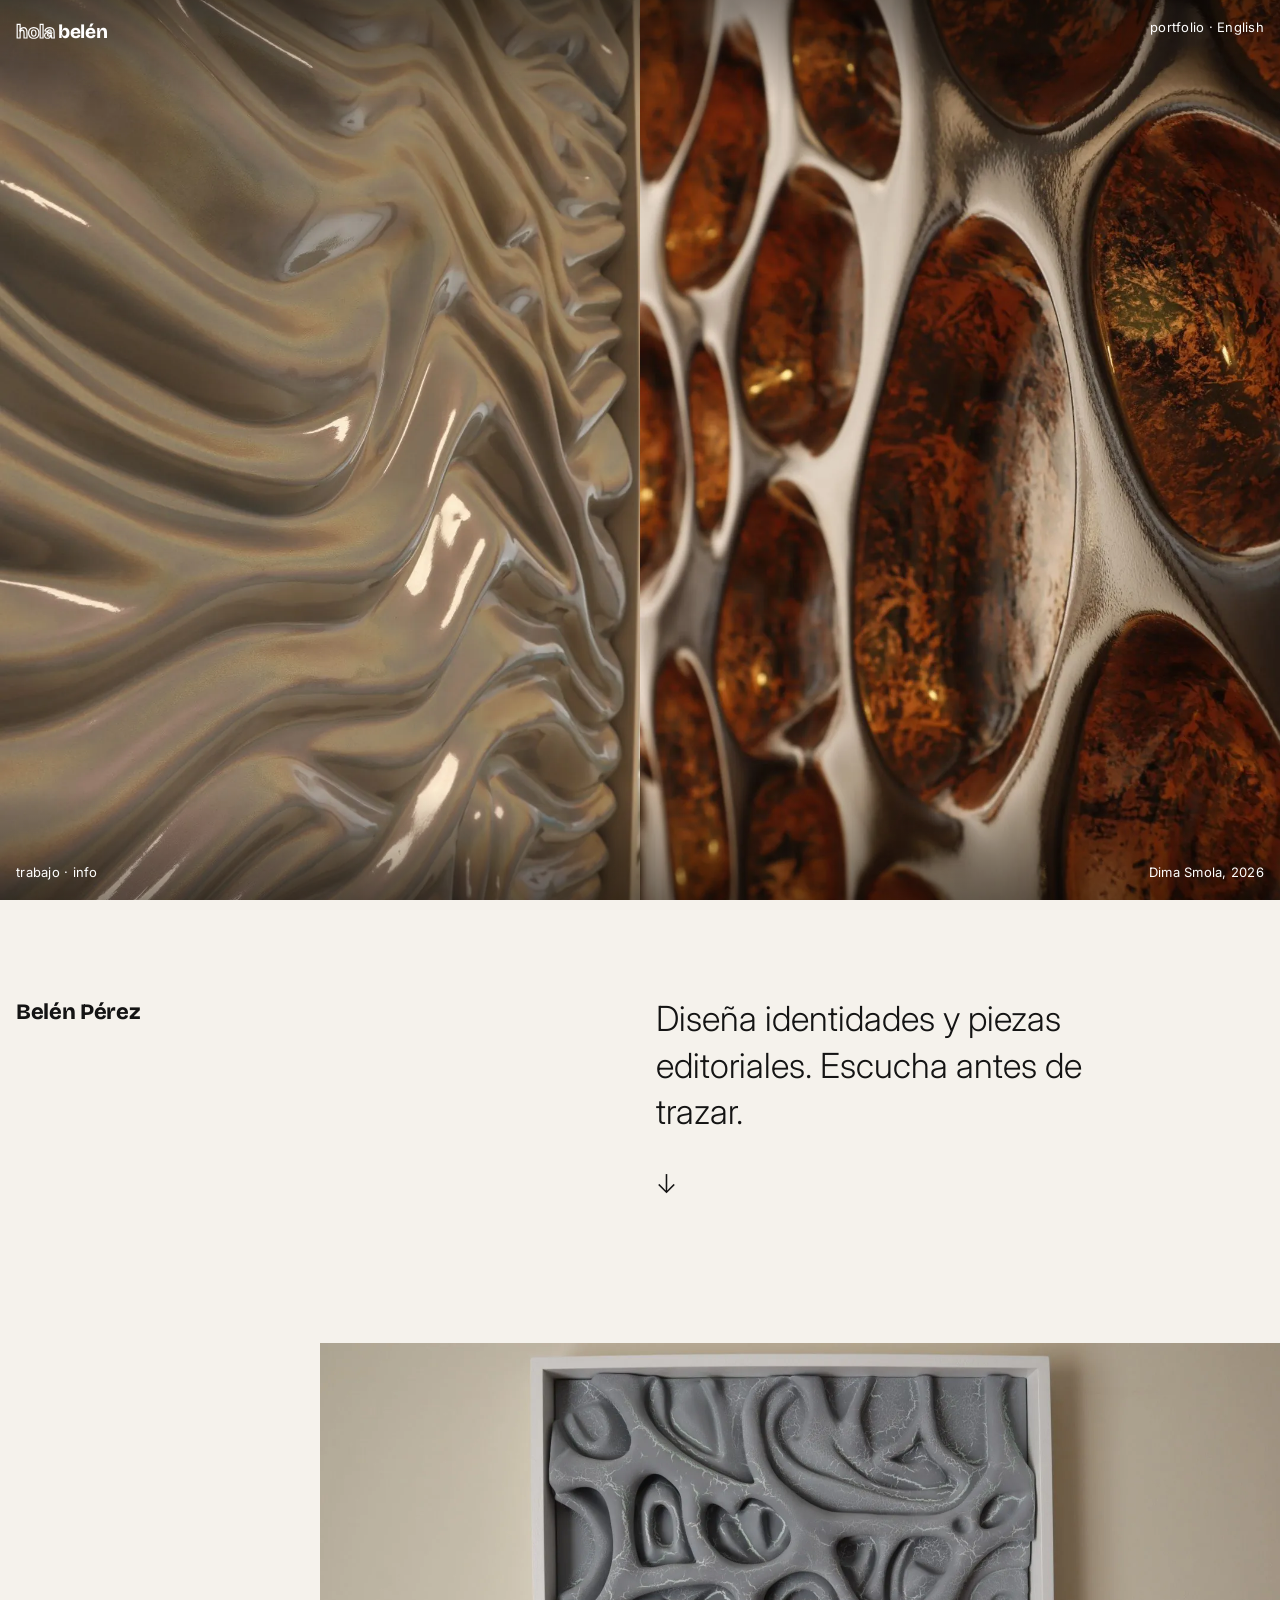
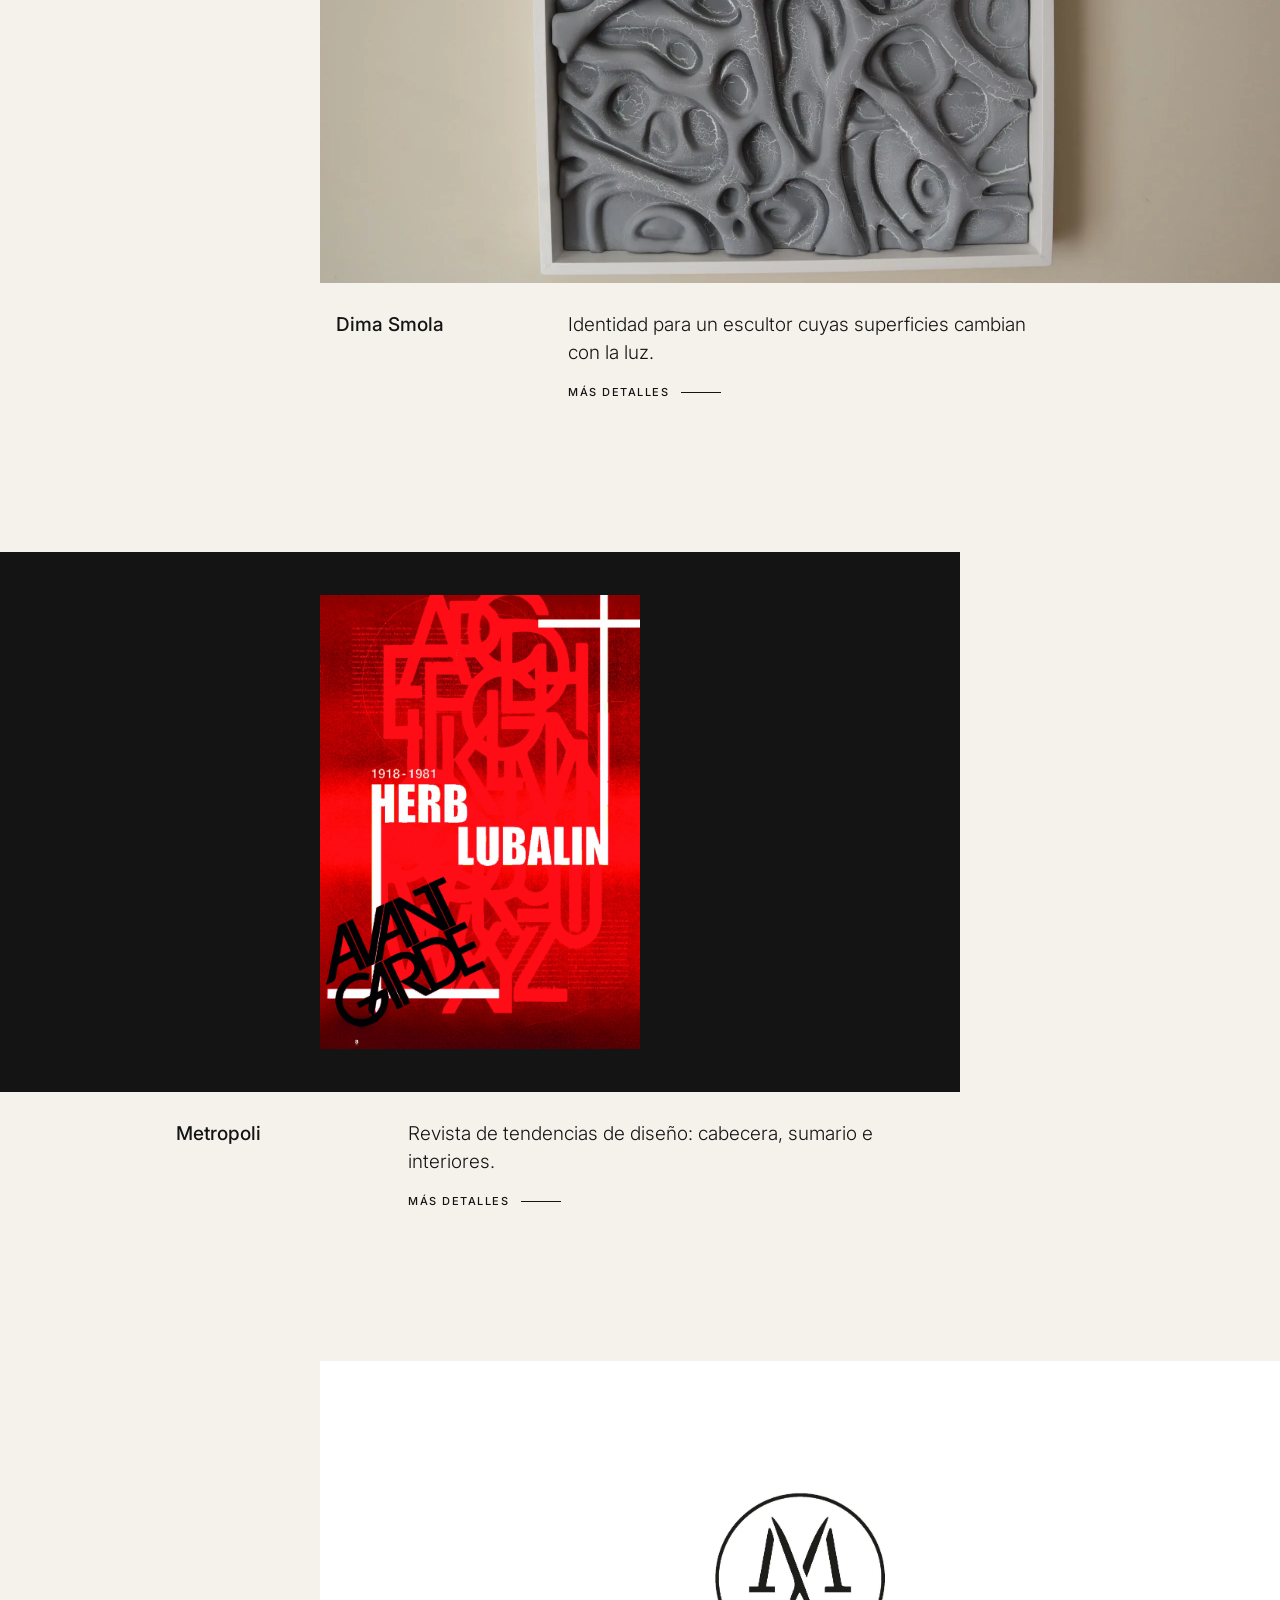
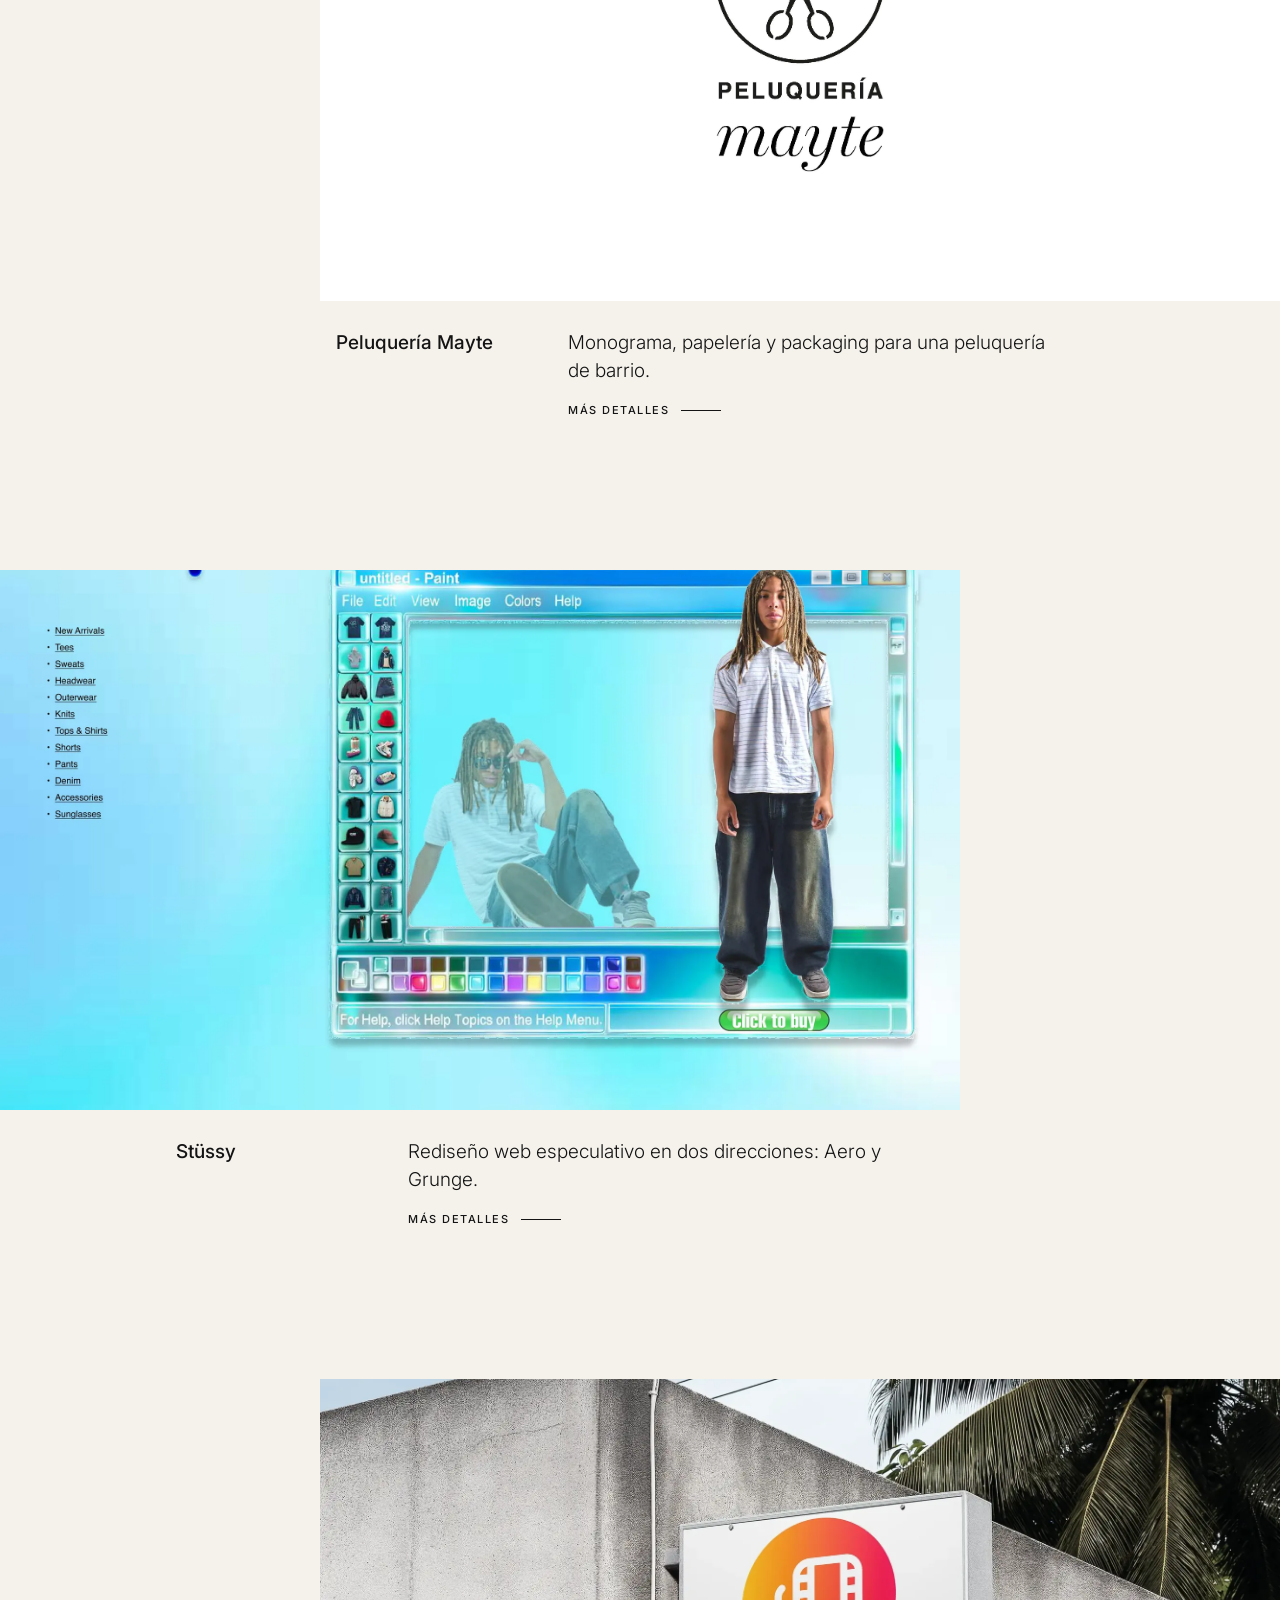
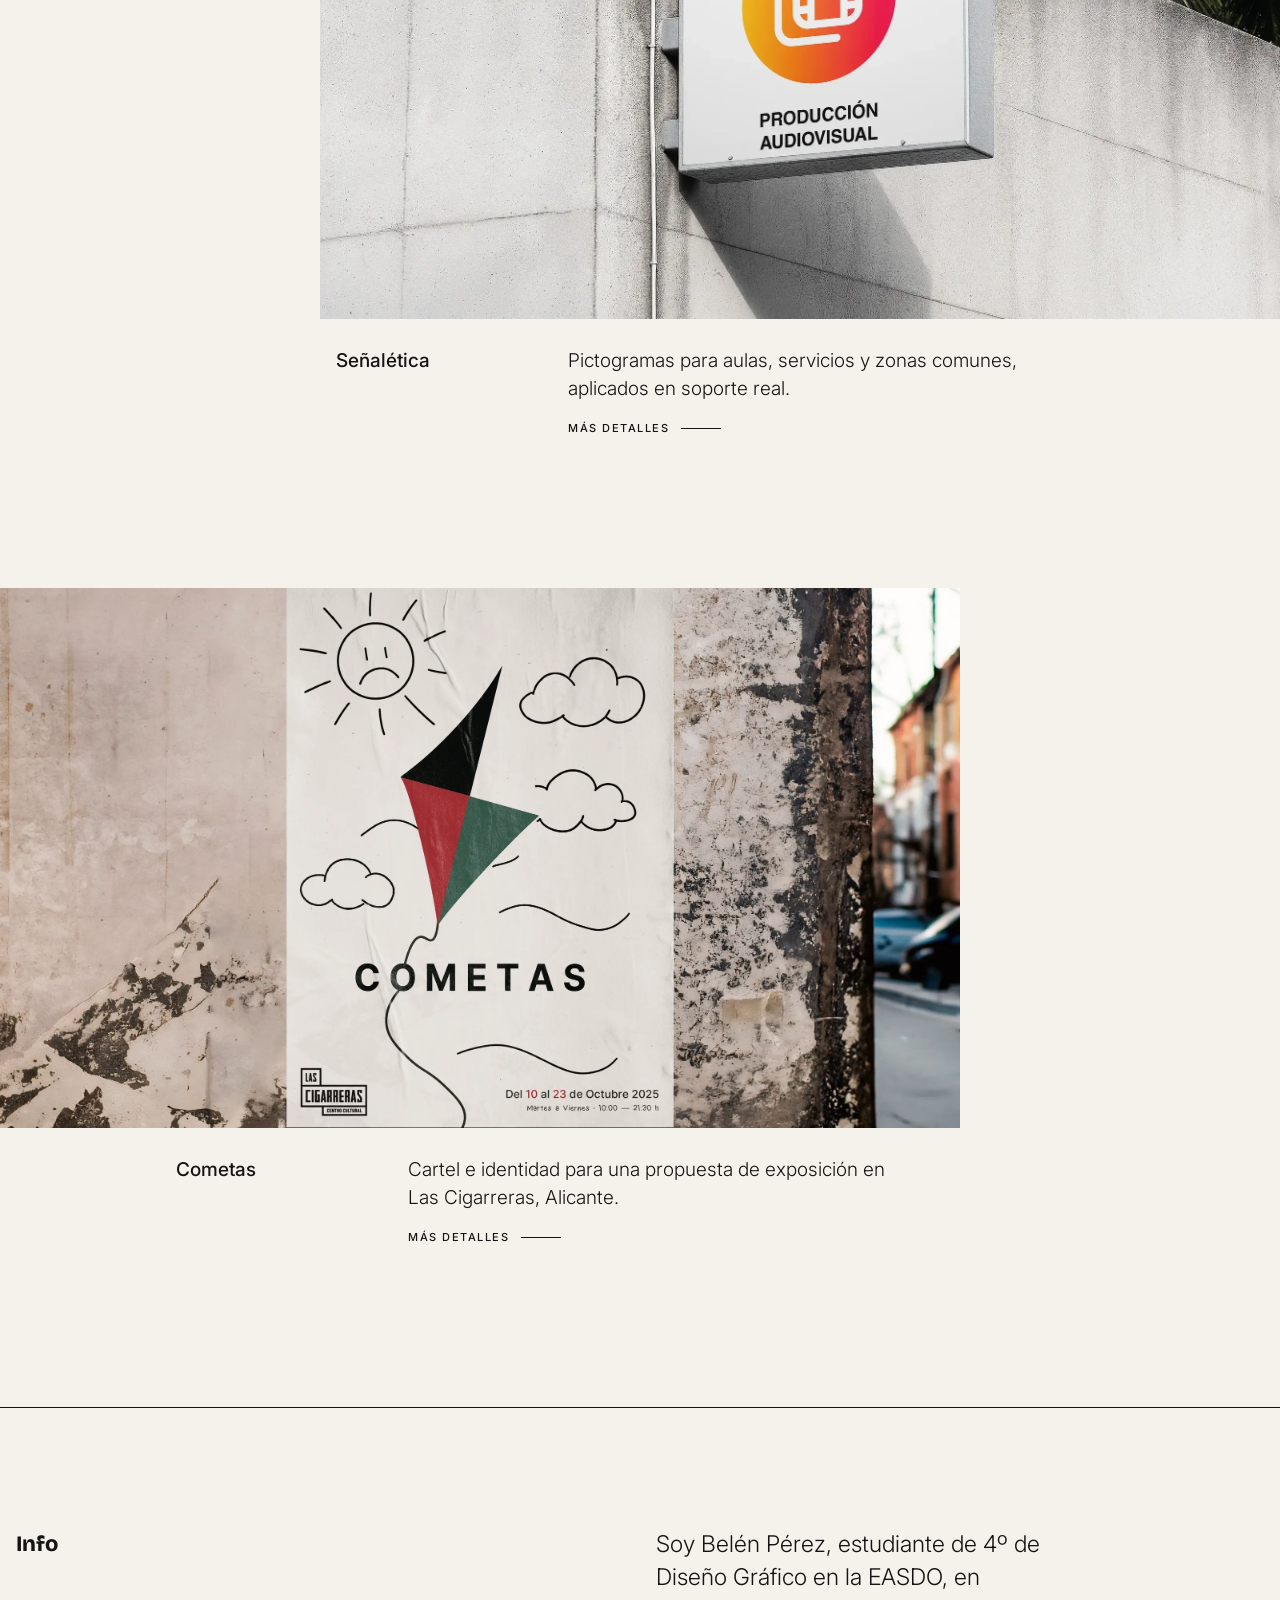
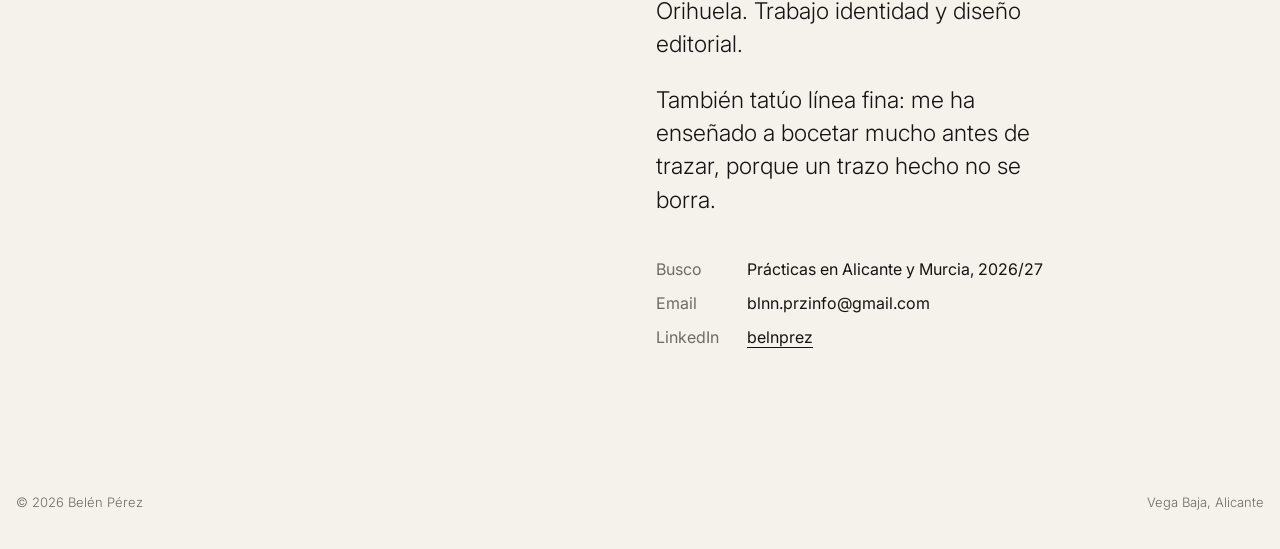
==== index.html @ 3cc9762c "Portfolio hola belén: home, five project pages and English version Adds project pages for Metropoli," ====
<!doctype html>
<html lang="es">
<meta charset="utf-8">
<meta name="viewport" content="width=device-width, initial-scale=1, viewport-fit=cover">
<title>hola belén</title>
<link rel="alternate" hreflang="en" href="en/">
<meta name="description" content="Belén Pérez, diseñadora gráfica. Identidad y diseño editorial.">
<link rel="icon" href="data:image/svg+xml,%3Csvg xmlns=%27http://www.w3.org/2000/svg%27 viewBox=%270 0 32 32%27%3E%3Crect width=%2732%27 height=%2732%27 fill=%27%23141414%27/%3E%3Ctext x=%2716%27 y=%2724%27 font-family=%27Arial%27 font-weight=%27700%27 font-size=%2722%27 text-anchor=%27middle%27 fill=%27%23F5F2EC%27%3Eb%3C/text%3E%3C/svg%3E">
<link rel="preconnect" href="https://fonts.googleapis.com">
<link rel="preconnect" href="https://fonts.gstatic.com" crossorigin>
<link rel="stylesheet" href="https://fonts.googleapis.com/css2?family=Bricolage+Grotesque:opsz,wght@12..96,760&family=Inter:wght@300;400;500&display=swap">
<style>
/* Layout: abre como Judit Grau (díptico a sangre, rótulos mínimos en esquinas);
   sigue como Mackey Saturday (frase ligera, proyectos enormes pegados a un borde, nombre + una frase + "más detalles") */
:root{
  --papel:#F5F2EC; --tinta:#141414; --calco:#3B2FD9; --gris:#6E6B66; --linea:#141414;
  --display:"Bricolage Grotesque","Helvetica Neue",Arial,sans-serif;
  --text:"Inter",system-ui,-apple-system,"Segoe UI",sans-serif;
  --gut:max(16px, env(safe-area-inset-left,0px));
  --gutr:max(16px, env(safe-area-inset-right,0px));
}
@media (prefers-color-scheme: dark){:root:not([data-theme="light"]){--papel:#121212;--tinta:#F1EEE8;--calco:#8F88FF;--gris:#A3A09A;--linea:#F1EEE8;color-scheme:dark}}
:root[data-theme="dark"]{--papel:#121212;--tinta:#F1EEE8;--calco:#8F88FF;--gris:#A3A09A;--linea:#F1EEE8;color-scheme:dark}

*{box-sizing:border-box}
body{margin:0;background:var(--papel);color:var(--tinta);font-family:var(--text);font-weight:300;line-height:1.5;-webkit-font-smoothing:antialiased}
img{display:block;max-width:100%}
a{color:inherit;text-decoration:none}
a:focus-visible{outline:2px solid var(--calco);outline-offset:4px}
.small{font-size:11px;font-weight:500;letter-spacing:.14em;text-transform:uppercase}

/* ---------- apertura (Judit) ---------- */
.open{position:relative;display:grid;grid-template-columns:1fr 1fr;grid-template-rows:minmax(0,1fr);height:min(100vh,1000px);min-height:520px;overflow:hidden}
.open img{width:100%;height:100%;min-height:0;object-fit:cover}
/* velo suave arriba y abajo para que los rótulos se lean sobre cualquier imagen */
.open::after{content:"";position:absolute;inset:0;z-index:1;pointer-events:none;background:linear-gradient(rgba(0,0,0,.42),transparent 110px),linear-gradient(0deg,rgba(0,0,0,.42),transparent 110px)}
.corner{position:absolute;z-index:2;color:#fff;font-size:13px;font-weight:400;letter-spacing:.02em}
.corner.tl{top:18px;left:var(--gut)} .corner.tr{top:18px;right:var(--gutr)}
.corner.bl{bottom:18px;left:var(--gut)} .corner.br{bottom:18px;right:var(--gutr)}
.corner a:hover{text-decoration:underline}
.logo{font-family:var(--display);font-weight:760;font-size:19px;letter-spacing:-.02em}
.logo .h{-webkit-text-fill-color:transparent;-webkit-text-stroke:1.2px currentColor}

/* ---------- intro (Mackey) ---------- */
.intro{display:grid;grid-template-columns:1fr 1fr;gap:32px;padding-block:96px 140px;padding-left:var(--gut);padding-right:var(--gutr);max-width:1440px;margin-inline:auto}
.intro .name{font-family:var(--display);font-weight:760;font-size:22px;letter-spacing:-.015em}
.intro p{font-size:clamp(26px,2.7vw,38px);line-height:1.35;margin:0;max-width:22ch}
.intro .down{display:block;margin-top:28px;font-size:26px}

/* ---------- proyectos (Mackey) ---------- */
.work{display:flex;flex-direction:column;gap:150px;padding-bottom:160px}
.proj{display:flex;flex-direction:column;gap:28px}
.proj figure{margin:0;width:75%;aspect-ratio:16/9;overflow:hidden}
.proj.right figure{margin-left:auto}
.proj figure img{width:100%;height:100%;object-fit:cover;transition:transform 1s cubic-bezier(.2,.7,.2,1)}
.proj figure.panel{display:flex;align-items:center;justify-content:center}
.proj figure.panel img{width:auto;height:84%;object-fit:contain}
.proj:hover figure img{transform:scale(1.02)}
.cap{display:grid;grid-template-columns:200px minmax(0,1fr);gap:32px;max-width:900px;padding-left:var(--gut);padding-right:var(--gutr)}
.proj.left .cap{margin-left:12.5%}
.proj.right .cap{margin-left:calc(25% + 0px)}
.cap h2{font-family:var(--text);font-weight:500;font-size:19px;margin:0}
.cap p{margin:0;font-size:19px;line-height:1.5;max-width:40ch}
.more{display:inline-flex;align-items:center;gap:12px;margin-top:16px}
.more::after{content:"";width:40px;height:1px;background:currentColor;transition:width .3s}
.proj:hover .more{color:var(--calco)} .proj:hover .more::after{width:64px}

/* ---------- info ---------- */
.info{display:grid;grid-template-columns:1fr 1fr;gap:32px;padding-block:120px;padding-left:var(--gut);padding-right:var(--gutr);max-width:1440px;margin-inline:auto;border-top:1px solid var(--linea)}
.info p{margin:0 0 22px;font-size:clamp(20px,1.8vw,26px);line-height:1.45;max-width:30ch}
.info dl{display:grid;grid-template-columns:auto 1fr;gap:10px 28px;margin:40px 0 0;font-size:16px;font-weight:400}
.info dt{color:var(--gris)} .info dd{margin:0}
.info a{border-bottom:1px solid currentColor}
footer{display:flex;justify-content:space-between;gap:16px;flex-wrap:wrap;padding-block:24px 36px;padding-left:var(--gut);padding-right:var(--gutr);color:var(--gris);font-size:13px}

/* ---------- página de proyecto (Judit + Mackey) ---------- */
.case .open{grid-template-columns:1fr}
.case .open.two{grid-template-columns:1fr 1fr}
.case-text{display:grid;grid-template-columns:1fr 1fr;gap:32px;padding-block:96px 120px;padding-left:var(--gut);padding-right:var(--gutr);max-width:1440px;margin-inline:auto}
.case-text h1{font-family:var(--display);font-weight:760;font-size:22px;margin:0;letter-spacing:-.015em}
.case-text .lead{font-size:clamp(24px,2.4vw,34px);line-height:1.35;margin:0 0 32px;max-width:26ch}
.case-text .body p{margin:0 0 16px;font-size:17px;max-width:52ch;color:var(--gris)}
.case-text .credit{margin-top:28px;font-size:13px;color:var(--gris)}
.plates{display:flex;flex-direction:column;gap:12px}
.plate{position:relative}
.plate img{width:100%}
.plate.panel{display:flex;justify-content:center;padding:6vw 16px;background:#fff}
.plate.panel.dark{background:#141414}
.plate.panel img{width:auto;max-width:100%;max-height:80vh}
.duo{display:grid;grid-template-columns:1fr 1fr;gap:12px}
.duo img{width:100%;height:100%;object-fit:cover;aspect-ratio:4/5}
.duo.pages img{aspect-ratio:auto;height:auto}
.quad{display:grid;grid-template-columns:repeat(4,1fr);gap:12px}
.quad img{width:100%;aspect-ratio:9/16;object-fit:cover}
.quad.sq img{aspect-ratio:1}
.grid4{display:grid;grid-template-columns:repeat(4,1fr);gap:12px;background:#fff}
.grid4 img{width:100%;height:auto}
.grid4 .span3{grid-column:span 3;width:100%;height:100%;object-fit:cover}
.case-text .tag{display:inline-block;margin:12px 0 0;padding:4px 10px;border:1px solid currentColor;font-size:13px;font-weight:500}
.lbl{position:absolute;bottom:14px;left:var(--gut);font-size:12px;color:var(--gris)}
.next{display:flex;justify-content:space-between;align-items:baseline;gap:16px;padding-block:120px 80px;padding-left:var(--gut);padding-right:var(--gutr);max-width:1440px;margin-inline:auto}
.next b{font-family:var(--display);font-weight:760;font-size:clamp(32px,5vw,64px);letter-spacing:-.03em}
.next:hover b{color:var(--calco)}

@media (max-width:820px){
  .open,.case .open.two{grid-template-columns:1fr 1fr;height:72vh;min-height:420px}
  .intro,.info,.case-text{grid-template-columns:1fr;padding-block:64px}
  .work{gap:96px}
  .proj figure{width:100%}
  .proj figure.panel img{height:78%}
  .proj.left .cap,.proj.right .cap{margin-left:0}
  .cap{grid-template-columns:1fr;gap:8px}
  .quad{grid-template-columns:1fr 1fr}
  .grid4{grid-template-columns:repeat(3,1fr)}
  .grid4 .span3{grid-column:span 2}
  .duo{grid-template-columns:1fr}
}
@media (prefers-reduced-motion:reduce){*{transition:none!important}}
</style>

<!-- ================= HOME ================= -->
<div id="home">
  <section class="open" aria-label="Portada">
    <img src="img/dima-ola.webp" alt="Detalle de un relieve de Dima Smola con reflejos perlados">
    <img src="img/dima-cobre.webp" alt="Detalle de una obra de Dima Smola en cobre">
    <a class="corner tl logo" href="#"><span class="h">hola</span> belén</a>
    <span class="corner tr">portfolio · <a href="en/" hreflang="en" lang="en">English</a></span>
    <nav class="corner bl" aria-label="Principal"><a href="#trabajo">trabajo</a> · <a href="#info">info</a></nav>
    <span class="corner br">Dima Smola, 2026</span>
  </section>

  <section class="intro" id="trabajo">
    <span class="name">Belén Pérez</span>
    <div>
      <p>Diseña identidades y piezas editoriales. Escucha antes de trazar.</p>
      <span class="down" aria-hidden="true">↓</span>
    </div>
  </section>

  <section class="work" aria-label="Proyectos">
    <a class="proj right" href="#dima-smola">
      <figure><img src="img/dima-hero.webp" alt="Relieve escultórico gris de Dima Smola"></figure>
      <div class="cap"><h2>Dima Smola</h2><div><p>Identidad para un escultor cuyas superficies cambian con la luz.</p><span class="more small">Más detalles</span></div></div>
    </a>
    <a class="proj left" href="#metropoli">
      <figure class="panel" style="background:#141414"><img src="img/metropoli-herb-lubalin.webp" alt="Página de apertura sobre Herb Lubalin en la revista Metropoli" loading="lazy"></figure>
      <div class="cap"><h2>Metropoli</h2><div><p>Revista de tendencias de diseño: cabecera, sumario e interiores.</p><span class="more small">Más detalles</span></div></div>
    </a>
    <a class="proj right" href="#mayte">
      <figure class="panel" style="background:#FFFFFF"><img src="img/mayte-monograma.webp" alt="Monograma de Peluquería Mayte, una M formada por unas tijeras" loading="lazy"></figure>
      <div class="cap"><h2>Peluquería Mayte</h2><div><p>Monograma, papelería y packaging para una peluquería de barrio.</p><span class="more small">Más detalles</span></div></div>
    </a>
    <a class="proj left" href="#stussy">
      <figure><img src="img/stussy-aero-apertura.webp" alt="Propuesta web Aero para Stüssy, con ventanas de sistema y burbujas" style="object-position:50% 25%" loading="lazy"></figure>
      <div class="cap"><h2>Stüssy</h2><div><p>Rediseño web especulativo en dos direcciones: Aero y Grunge.</p><span class="more small">Más detalles</span></div></div>
    </a>
    <a class="proj right" href="#senaletica">
      <figure><img src="img/senaletica-fachada.webp" alt="Banderola de producción audiovisual en una fachada de hormigón" loading="lazy"></figure>
      <div class="cap"><h2>Señalética</h2><div><p>Pictogramas para aulas, servicios y zonas comunes, aplicados en soporte real.</p><span class="more small">Más detalles</span></div></div>
    </a>
    <a class="proj left" href="#cometas">
      <figure><img src="img/cometas-cartel-pared.webp" alt="Cartel de Cometas pegado en una pared desconchada" loading="lazy"></figure>
      <div class="cap"><h2>Cometas</h2><div><p>Cartel e identidad para una propuesta de exposición en Las Cigarreras, Alicante.</p><span class="more small">Más detalles</span></div></div>
    </a>
  </section>

  <section class="info" id="info">
    <span class="name" style="font-family:var(--display);font-weight:760;font-size:22px">Info</span>
    <div>
      <p>Soy Belén Pérez, estudiante de 4º de Diseño Gráfico en la EASDO, en Orihuela. Trabajo identidad y diseño editorial.</p>
      <p>También tatúo línea fina: me ha enseñado a bocetar mucho antes de trazar, porque un trazo hecho no se borra.</p>
      <dl>
        <dt>Busco</dt><dd>Prácticas en Alicante y Murcia, 2026/27</dd>
        <dt>Email</dt><dd>blnn.przinfo@gmail.com</dd>
        <dt>LinkedIn</dt><dd><a href="https://www.linkedin.com/in/belnprez">belnprez</a></dd>
      </dl>
    </div>
  </section>
  <footer><span>© 2026 Belén Pérez</span><span>Vega Baja, Alicante</span></footer>
</div>

<!-- ================= PROYECTO: DIMA SMOLA ================= -->
<div id="dima-smola" class="case" hidden>
  <section class="open two" aria-label="Apertura del proyecto">
    <img src="img/dima-hero.webp" alt="Relieve Sinapsis colgado en pared" style="object-position:40% 50%">
    <img src="img/dima-violeta.webp" alt="Detalle de Colapso, camaleón violeta">
    <a class="corner tl logo" href="#"><span class="h">hola</span> belén</a>
    <a class="corner tr" href="#trabajo">cerrar ✕</a>
    <span class="corner bl">Dima Smola</span>
    <span class="corner br">identidad · 2026</span>
  </section>

  <section class="case-text">
    <h1>Dima Smola</h1>
    <div>
      <p class="lead">Sus relieves cambian según les da la luz. La marca tenía que apartarse para no competir con ellos.</p>
      <div class="body">
        <p>Su competencia se vende como decoración, con serifas clásicas y tonos arena. Lo situé como artista: descriptor "Sculptural Surfaces", claim "Shaped by light" y una paleta mineral sin color de acento, porque el color ya lo pone la obra.</p>
        <p>El sello D sale de un boceto a mano. Lo convertí en sistema: firma, sello, manual de 25 láminas, tarjeta gofrada, certificado de autenticidad, web y plantillas de Instagram.</p>
      </div>
      <p class="credit">Cliente real · Proyecto completo en solitario · Fotografía de obra: Dima Smola</p>
    </div>
  </section>

  <section class="plates" aria-label="Imágenes del proyecto">
    <div class="plate"><img src="img/dima-logos.webp" alt="Sistema de logotipo"></div>
    <div class="plate"><img src="img/dima-origen.webp" alt="Del boceto a lápiz al sello D"></div>
    <div class="quad">
      <img src="img/dima-sinapsis.webp" alt="Detalle de Sinapsis">
      <img src="img/dima-cobre.webp" alt="Detalle de la obra en cobre">
      <img src="img/dima-duna.webp" alt="Detalle de Duna">
      <img src="img/dima-violeta.webp" alt="Detalle de Colapso">
    </div>
    <div class="plate"><img src="img/dima-paleta.webp" alt="Paleta mineral"></div>
    <div class="duo">
      <img src="img/dima-tarjeta.webp" alt="Tarjeta de visita" style="aspect-ratio:auto;height:auto">
      <img src="img/dima-certificado.webp" alt="Certificado y etiquetas" style="aspect-ratio:auto;height:auto">
    </div>
    <div class="plate"><img src="img/dima-web.webp" alt="Web de Dima Smola"></div>
    <div class="plate"><img src="img/dima-instagram.webp" alt="Plantillas de Instagram"></div>
  </section>

  <a class="next" href="#metropoli"><span class="small">Siguiente</span><b>Metropoli →</b></a>
  <footer><span>© 2026 Belén Pérez</span><span>Vega Baja, Alicante</span></footer>
</div>

<!-- ================= PROYECTO: METROPOLI ================= -->
<div id="metropoli" class="case" hidden>
  <section class="open two" aria-label="Apertura del proyecto">
    <img src="img/metropoli-apertura.webp" alt="Fotografía en rojo de un beso, del reportaje sobre Lubalin y Ginzburg">
    <img src="img/metropoli-herb-lubalin.webp" alt="Página de apertura sobre Herb Lubalin con letras de Avant Garde superpuestas" style="object-position:50% 40%">
    <a class="corner tl logo" href="#"><span class="h">hola</span> belén</a>
    <a class="corner tr" href="#trabajo">cerrar ✕</a>
    <span class="corner bl">Metropoli</span>
    <span class="corner br">editorial · 2025</span>
  </section>

  <section class="case-text">
    <h1>Metropoli</h1>
    <div>
      <p class="lead">Una revista de tendencias de diseño que dedica sus interiores a Herb Lubalin y David Carson, y los maqueta con las reglas de cada uno.</p>
      <div class="body">
        <p>Diseñé la cabecera, el sumario y los interiores. El sumario son siete cuartos de círculo que giran por el pliego, uno por sección, en rojo y negro. Hice también una versión a dos tintas.</p>
        <p>Los interiores cambian de registro según de quién hablan. Las páginas de Lubalin y Ginzburg recorren Eros, Fact, Avant Garde y Moneysworth con titulares apretados y letras que se pisan. Las de Carson rompen la retícula y ensucian la imagen, como hacía él en Ray Gun.</p>
      </div>
      <p class="credit">Proyecto académico individual · Mayo 2025 · Textos propios · Imágenes de archivo de las revistas citadas</p>
    </div>
  </section>

  <section class="plates" aria-label="Imágenes del proyecto">
    <div class="plate"><img src="img/metropoli-sumario.webp" alt="Pliego del sumario con siete cuartos de círculo rojos" loading="lazy"></div>
    <div class="duo pages">
      <img src="img/metropoli-herb-lubalin.webp" alt="Apertura del reportaje sobre Herb Lubalin" loading="lazy">
      <img src="img/metropoli-lubalin-ginzburg.webp" alt="Página sobre la colaboración de Lubalin y Ginzburg" loading="lazy">
    </div>
    <div class="duo pages">
      <img src="img/metropoli-eros.webp" alt="Página sobre la revista Eros, de 1962" loading="lazy">
      <img src="img/metropoli-fact.webp" alt="Página sobre las revistas Fact y Avant Garde con papel rasgado" loading="lazy">
    </div>
    <div class="duo pages">
      <img src="img/metropoli-moneysworth.webp" alt="Página sobre la revista Moneysworth" loading="lazy">
      <img src="img/metropoli-avant-garde.webp" alt="Página sobre la labor de Lubalin en Avant Garde" loading="lazy">
    </div>
    <div class="duo pages">
      <img src="img/metropoli-carson.webp" alt="Página sobre David Carson con portadas de Ray Gun" loading="lazy">
      <img src="img/metropoli-carson-legado.webp" alt="Página roja sobre el legado de David Carson" loading="lazy">
    </div>
    <div class="plate"><img src="img/metropoli-mockup.webp" alt="Pliego impreso con el texto Diseño en transformación y el sumario a color" loading="lazy"></div>
  </section>

  <a class="next" href="#mayte"><span class="small">Siguiente</span><b>Peluquería Mayte →</b></a>
  <footer><span>© 2026 Belén Pérez</span><span>Vega Baja, Alicante</span></footer>
</div>

<!-- ================= PROYECTO: PELUQUERÍA MAYTE ================= -->
<div id="mayte" class="case" hidden>
  <section class="open two" aria-label="Apertura del proyecto">
    <img src="img/mayte-melena.webp" alt="Melena amarilla dibujada que termina en unos labios magenta" style="object-position:50% 70%">
    <img src="img/mayte-caja-qr.webp" alt="Caja amarilla de Peluquería Mayte con código QR, fotografiada contra la pared">
    <a class="corner tl logo" href="#"><span class="h">hola</span> belén</a>
    <a class="corner tr" href="#trabajo">cerrar ✕</a>
    <span class="corner bl">Peluquería Mayte</span>
    <span class="corner br">identidad · packaging</span>
  </section>

  <section class="case-text">
    <h1>Peluquería Mayte</h1>
    <div>
      <p class="lead">El monograma junta la M de Mayte con unas tijeras abiertas. Todo lo demás se pinta en amarillo y magenta.</p>
      <div class="body">
        <p>Buscaba un signo que funcionara pequeño, en una tarjeta o en el lateral de una caja. Las patas de la M son las hojas de las tijeras. Lo acompañan dos colores planos y una melena dibujada que termina en unos labios.</p>
        <p>Con esas piezas monté la papelería completa, con cartas, sobres americanos y tarjetas, cajas troqueladas para productos que construí y fotografié, publicaciones para redes y un mupi.</p>
      </div>
      <p class="credit">Clienta real · Fotografías de modelos en redes y mupi: banco de imágenes</p>
    </div>
  </section>

  <section class="plates" aria-label="Imágenes del proyecto">
    <div class="duo pages">
      <img src="img/mayte-monograma.webp" alt="Monograma en negro con el nombre Peluquería Mayte" loading="lazy">
      <img src="img/mayte-carta-diagonal.webp" alt="Hoja con franjas diagonales amarillas y el monograma" loading="lazy">
    </div>
    <div class="plate"><img src="img/mayte-papeleria.webp" alt="Mockup de carpeta, tarjetas y sobre de Peluquería Mayte" loading="lazy"></div>
    <div class="duo pages">
      <img src="img/mayte-carta.webp" alt="Carta corporativa con la melena amarilla" loading="lazy">
      <img src="img/mayte-melena.webp" alt="Hoja con la melena amarilla y los labios magenta" loading="lazy">
    </div>
    <div class="duo pages">
      <img src="img/mayte-tarjeta-logo.webp" alt="Tarjeta de visita, cara del logotipo" loading="lazy">
      <img src="img/mayte-tarjeta-datos.webp" alt="Tarjeta de visita, cara de los datos" loading="lazy">
    </div>
    <div class="duo pages">
      <img src="img/mayte-sobre-magenta.webp" alt="Sobre americano magenta desplegado" loading="lazy">
      <img src="img/mayte-sobre-amarillo.webp" alt="Sobre americano amarillo desplegado" loading="lazy">
    </div>
    <div class="duo">
      <img src="img/mayte-envase.webp" alt="Envase alto con la melena y los labios" loading="lazy">
      <img src="img/mayte-bloom.webp" alt="Caja de producto Bloom Hair" loading="lazy">
    </div>
    <div class="duo">
      <img src="img/mayte-caja-lateral.webp" alt="Lateral de caja con los datos de la peluquería" loading="lazy">
      <img src="img/mayte-hexagonal.webp" alt="Envase hexagonal amarillo y blanco" loading="lazy">
    </div>
    <div class="duo">
      <img src="img/mayte-carrusel-logo.webp" alt="Publicación de Instagram con el logotipo en magenta" loading="lazy">
      <img src="img/mayte-carrusel-tijeras.webp" alt="Publicación de Instagram con unas tijeras cortando pelo" loading="lazy">
    </div>
    <div class="plate"><img src="img/mayte-mupi.webp" alt="Mupi en la calle con la campaña Tu belleza, nuestra pasión" loading="lazy"></div>
  </section>

  <a class="next" href="#stussy"><span class="small">Siguiente</span><b>Stüssy →</b></a>
  <footer><span>© 2026 Belén Pérez</span><span>Vega Baja, Alicante</span></footer>
</div>

<!-- ================= PROYECTO: STÜSSY ================= -->
<div id="stussy" class="case" hidden>
  <section class="open two" aria-label="Apertura del proyecto">
    <img src="img/stussy-aero-apertura.webp" alt="Dirección Aero: web con cielo azul, ventana de sistema y burbujas de cristal" style="object-position:50% 20%">
    <img src="img/stussy-grunge-productos.webp" alt="Dirección Grunge: collage rojo y negro con productos">
    <a class="corner tl logo" href="#"><span class="h">hola</span> belén</a>
    <a class="corner tr" href="#trabajo">cerrar ✕</a>
    <span class="corner bl">Stüssy</span>
    <span class="corner br">web · proyecto especulativo</span>
  </section>

  <section class="case-text">
    <div>
      <h1>Stüssy</h1>
      <p class="tag">Proyecto especulativo</p>
    </div>
    <div>
      <p class="lead">Dos tiendas online para Stüssy que no se parecen en nada. Una es de cristal y cielo azul, la otra de fotocopia y cinta.</p>
      <div class="body">
        <p>La dirección Aero recupera la estética de los escritorios de los 2000. Fondo de cielo, ventanas de sistema operativo y productos metidos en burbujas de cristal que se pinchan para ver la ficha.</p>
        <p>La dirección Grunge va al otro extremo. Collage en rojo y negro, recortes, estallidos y una tipografía rota para la sección de más vendidos y una promoción de noviembre.</p>
      </div>
      <p class="credit">Proyecto especulativo, sin encargo ni relación con la marca · Proyecto académico · Fotografías de producto y modelos: Stüssy</p>
    </div>
  </section>

  <section class="plates" aria-label="Imágenes del proyecto">
    <div class="duo pages">
      <img src="img/stussy-aero-web.webp" alt="Página completa de la dirección Aero" loading="lazy">
      <img src="img/stussy-grunge-web.webp" alt="Página completa de la dirección Grunge" loading="lazy">
    </div>
    <div class="quad sq">
      <img src="img/stussy-burbuja-chaqueta.webp" alt="Chaqueta varsity dentro de una burbuja de cristal" loading="lazy">
      <img src="img/stussy-burbuja-camiseta.webp" alt="Camiseta azul dentro de una burbuja de cristal" loading="lazy">
      <img src="img/stussy-burbuja-gorra.webp" alt="Gorra negra dentro de una burbuja de cristal" loading="lazy">
      <img src="img/stussy-burbuja-sudadera.webp" alt="Sudadera dentro de una burbuja de cristal" loading="lazy">
    </div>
    <div class="plate panel dark"><img src="img/stussy-grunge-productos.webp" alt="Collage de productos de la dirección Grunge" loading="lazy"></div>
  </section>

  <a class="next" href="#senaletica"><span class="small">Siguiente</span><b>Señalética →</b></a>
  <footer><span>© 2026 Belén Pérez</span><span>Vega Baja, Alicante</span></footer>
</div>

<!-- ================= PROYECTO: SEÑALÉTICA ================= -->
<div id="senaletica" class="case" hidden>
  <section class="open two" aria-label="Apertura del proyecto">
    <img src="img/senaletica-fachada.webp" alt="Banderola de producción audiovisual en una fachada de hormigón">
    <img src="img/senaletica-cafeteria.webp" alt="Rótulo de cafetería en la esquina de un edificio">
    <a class="corner tl logo" href="#"><span class="h">hola</span> belén</a>
    <a class="corner tr" href="#trabajo">cerrar ✕</a>
    <span class="corner bl">Señalética</span>
    <span class="corner br">pictogramas</span>
  </section>

  <section class="case-text">
    <h1>Señalética</h1>
    <div>
      <p class="lead">Trece pictogramas para moverse por la EASDO, mi escuela, del aula de realidad virtual a la repografía.</p>
      <div class="body">
        <p>Todos comparten el mismo trazo grueso de puntas redondas y el mismo círculo con degradado de amarillo a magenta, para que se lean como una familia aunque el objeto cambie.</p>
        <p>El nombre va debajo, en mayúsculas de palo seco. Después los apliqué en una banderola de fachada y en el rótulo de la cafetería.</p>
      </div>
      <p class="credit">Proyecto académico · Mockups sobre plantillas de terceros</p>
    </div>
  </section>

  <section class="plates" aria-label="Imágenes del proyecto">
    <div class="grid4">
      <img src="img/senaletica-01.webp" alt="Pictograma Producción audiovisual" loading="lazy">
      <img src="img/senaletica-02.webp" alt="Pictograma Lavabo accesible" loading="lazy">
      <img src="img/senaletica-03.webp" alt="Pictograma Aula polivalente" loading="lazy">
      <img src="img/senaletica-04.webp" alt="Pictograma Diseño gráfico" loading="lazy">
      <img src="img/senaletica-05.webp" alt="Pictograma Realidad virtual" loading="lazy">
      <img src="img/senaletica-06.webp" alt="Pictograma Administración" loading="lazy">
      <img src="img/senaletica-07.webp" alt="Pictograma Repografía" loading="lazy">
      <img src="img/senaletica-08.webp" alt="Pictograma Lavabo masculino" loading="lazy">
      <img src="img/senaletica-09.webp" alt="Pictograma Botiquín" loading="lazy">
      <img src="img/senaletica-10.webp" alt="Pictograma Lavabo femenino" loading="lazy">
      <img src="img/senaletica-11.webp" alt="Pictograma Biblioteca" loading="lazy">
      <img src="img/senaletica-12.webp" alt="Pictograma Cafetería" loading="lazy">
      <img src="img/senaletica-13.webp" alt="Pictograma Almacén" loading="lazy">
      <img class="span3" src="img/senaletica-cafeteria.webp" alt="Rótulo de cafetería aplicado en un edificio" loading="lazy">
    </div>
    <div class="plate"><img src="img/senaletica-fachada.webp" alt="Banderola de producción audiovisual en fachada" loading="lazy"></div>
  </section>

  <a class="next" href="#cometas"><span class="small">Siguiente</span><b>Cometas →</b></a>
  <footer><span>© 2026 Belén Pérez</span><span>Vega Baja, Alicante</span></footer>
</div>

<!-- ================= PROYECTO: COMETAS ================= -->
<div id="cometas" class="case" hidden>
  <section class="open two" aria-label="Apertura del proyecto">
    <img src="img/cometas-cartel.webp" alt="Cartel de Cometas: una cometa roja, verde y negra sobre un cielo dibujado a mano">
    <img src="img/cometas-flyer.webp" alt="Flyer plegado de la exposición sobre fondo granate y madera">
    <a class="corner tl logo" href="#"><span class="h">hola</span> belén</a>
    <a class="corner tr" href="#trabajo">cerrar ✕</a>
    <span class="corner bl">Cometas</span>
    <span class="corner br">cartel e identidad · 2025</span>
  </section>

  <section class="case-text">
    <h1>Cometas</h1>
    <div>
      <p class="lead">Una propuesta de exposición sobre la infancia que crece entre ruinas, contada con una cometa y un hilo rojo.</p>
      <div class="body">
        <p>La cometa toma los colores de la bandera palestina y la silueta de su mapa. La dibujé sobre un cielo de trazos infantiles, con un sol triste, porque la exposición habla de un juego que se interrumpe.</p>
        <p>La identidad pasa al cartel, a un flyer plegado en castellano y en árabe, a la entrada, a la señalética de sala y a una bolsa. El flyer cierra con la frase que resume el recorrido, «Solo un hilo rojo mantiene en pie todas las cometas».</p>
      </div>
      <p class="credit">Proyectos Interdisciplinares · 3º de Diseño Gráfico · Propuesta de exposición para el Centro Cultural Las Cigarreras, del 10 al 23 de octubre de 2025</p>
    </div>
  </section>

  <section class="plates" aria-label="Imágenes del proyecto">
    <div class="plate panel"><img src="img/cometas-logo.webp" alt="Logotipo de Cometas: la cometa con la silueta del mapa y el nombre en castellano y árabe" loading="lazy"></div>
    <div class="plate"><img src="img/cometas-cartel-pared.webp" alt="Cartel pegado en una pared desconchada" loading="lazy"></div>
    <div class="duo">
      <img src="img/cometas-flyer.webp" alt="Flyer en castellano abierto" loading="lazy">
      <img src="img/cometas-flyer-arabe.webp" alt="Flyer en árabe abierto" loading="lazy">
    </div>
    <div class="plate"><img src="img/cometas-entrada.webp" alt="Entrada de la exposición con código QR" loading="lazy"></div>
    <div class="plate"><img src="img/cometas-senaletica.webp" alt="Señalética de sala con postes de madera" loading="lazy"></div>
    <div class="plate"><img src="img/cometas-grupo-reducido.webp" alt="Cartel de sala: grupo reducido, máximo dos personas" loading="lazy"></div>
    <div class="duo">
      <img src="img/cometas-movil.webp" alt="Cartel adaptado a la pantalla de un móvil" loading="lazy">
      <img src="img/cometas-bolsa.webp" alt="Bolsa de tela con el lema Recoge lo que el viento dejó" loading="lazy">
    </div>
  </section>

  <a class="next" href="#dima-smola"><span class="small">Siguiente</span><b>Dima Smola →</b></a>
  <footer><span>© 2026 Belén Pérez</span><span>Vega Baja, Alicante</span></footer>
</div>

<script>
/* Navegación: #dima-smola abre el proyecto; cualquier otro ancla vuelve a la home */
(function(){
  var projects=['dima-smola','metropoli','mayte','stussy','senaletica','cometas'];
  function route(){
    var h=location.hash.slice(1), isProj=projects.indexOf(h)>-1;
    document.getElementById('home').hidden=isProj;
    projects.forEach(function(p){document.getElementById(p).hidden=(p!==h);});
    if(isProj){window.scrollTo(0,0);}
    else if(h){var el=document.getElementById(h); if(el) el.scrollIntoView();}
  }
  window.addEventListener('hashchange',route); route();
})();
</script>
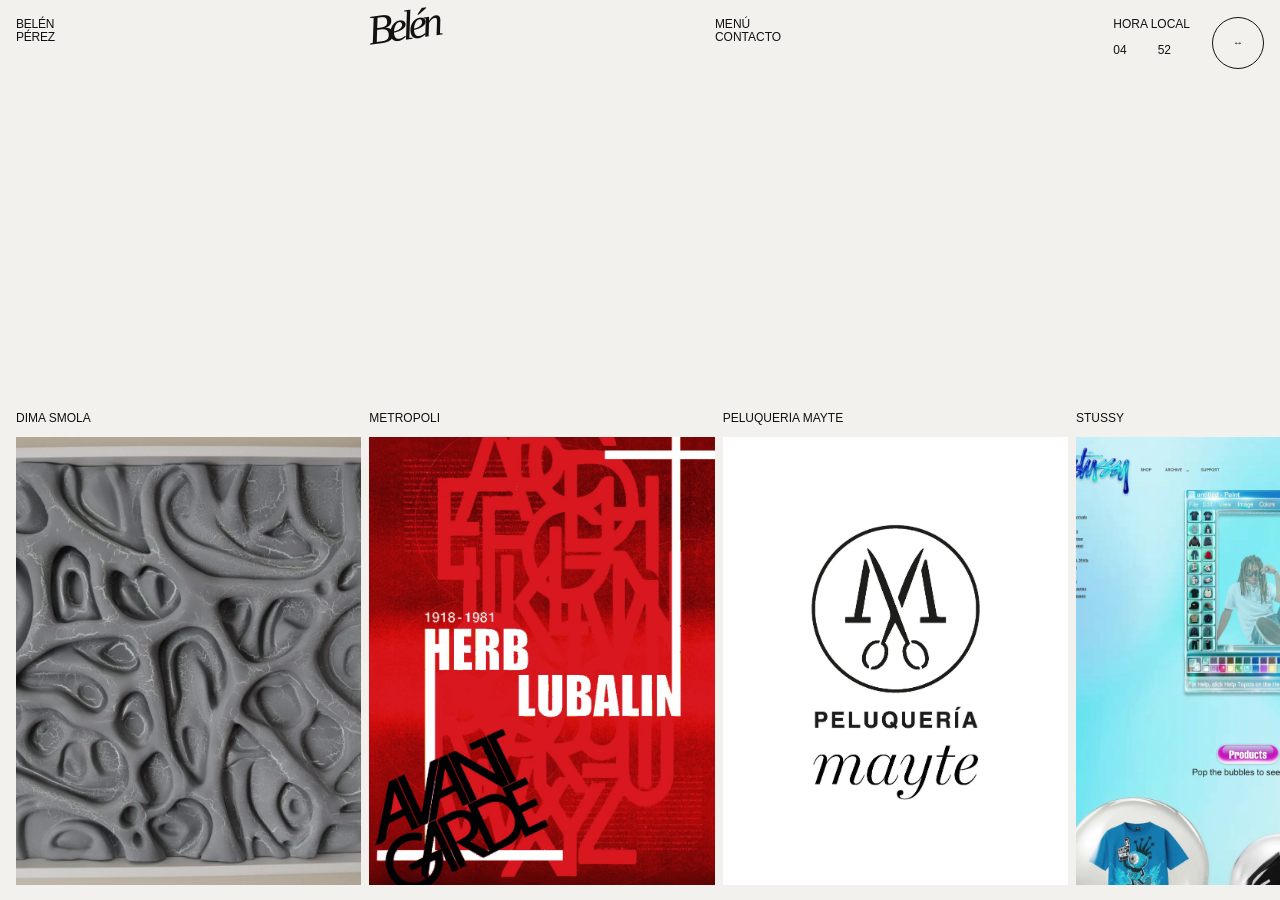
==== commit 31da66e6: "New archive-style home, about panel with portrait Replaces the home with a horizontal project rail a" ====
--- a/index.html
+++ b/index.html
@@ -117,66 +117,33 @@
 }
 @media (prefers-reduced-motion:reduce){*{transition:none!important}}
 </style>
+<link rel="stylesheet" href="archive-2026.css">
 
 <!-- ================= HOME ================= -->
 <div id="home">
-  <section class="open" aria-label="Portada">
-    <img src="img/dima-ola.webp" alt="Detalle de un relieve de Dima Smola con reflejos perlados">
-    <img src="img/dima-cobre.webp" alt="Detalle de una obra de Dima Smola en cobre">
-    <a class="corner tl logo" href="#"><span class="h">hola</span> belén</a>
-    <span class="corner tr">portfolio · <a href="en/" hreflang="en" lang="en">English</a></span>
-    <nav class="corner bl" aria-label="Principal"><a href="#trabajo">trabajo</a> · <a href="#info">info</a></nav>
-    <span class="corner br">Dima Smola, 2026</span>
-  </section>
-
-  <section class="intro" id="trabajo">
-    <span class="name">Belén Pérez</span>
-    <div>
-      <p>Diseña identidades y piezas editoriales. Escucha antes de trazar.</p>
-      <span class="down" aria-hidden="true">↓</span>
-    </div>
-  </section>
-
-  <section class="work" aria-label="Proyectos">
-    <a class="proj right" href="#dima-smola">
-      <figure><img src="img/dima-hero.webp" alt="Relieve escultórico gris de Dima Smola"></figure>
-      <div class="cap"><h2>Dima Smola</h2><div><p>Identidad para un escultor cuyas superficies cambian con la luz.</p><span class="more small">Más detalles</span></div></div>
-    </a>
-    <a class="proj left" href="#metropoli">
-      <figure class="panel" style="background:#141414"><img src="img/metropoli-herb-lubalin.webp" alt="Página de apertura sobre Herb Lubalin en la revista Metropoli" loading="lazy"></figure>
-      <div class="cap"><h2>Metropoli</h2><div><p>Revista de tendencias de diseño: cabecera, sumario e interiores.</p><span class="more small">Más detalles</span></div></div>
-    </a>
-    <a class="proj right" href="#mayte">
-      <figure class="panel" style="background:#FFFFFF"><img src="img/mayte-monograma.webp" alt="Monograma de Peluquería Mayte, una M formada por unas tijeras" loading="lazy"></figure>
-      <div class="cap"><h2>Peluquería Mayte</h2><div><p>Monograma, papelería y packaging para una peluquería de barrio.</p><span class="more small">Más detalles</span></div></div>
-    </a>
-    <a class="proj left" href="#stussy">
-      <figure><img src="img/stussy-aero-apertura.webp" alt="Propuesta web Aero para Stüssy, con ventanas de sistema y burbujas" style="object-position:50% 25%" loading="lazy"></figure>
-      <div class="cap"><h2>Stüssy</h2><div><p>Rediseño web especulativo en dos direcciones: Aero y Grunge.</p><span class="more small">Más detalles</span></div></div>
-    </a>
-    <a class="proj right" href="#senaletica">
-      <figure><img src="img/senaletica-fachada.webp" alt="Banderola de producción audiovisual en una fachada de hormigón" loading="lazy"></figure>
-      <div class="cap"><h2>Señalética</h2><div><p>Pictogramas para aulas, servicios y zonas comunes, aplicados en soporte real.</p><span class="more small">Más detalles</span></div></div>
-    </a>
-    <a class="proj left" href="#cometas">
-      <figure><img src="img/cometas-cartel-pared.webp" alt="Cartel de Cometas pegado en una pared desconchada" loading="lazy"></figure>
-      <div class="cap"><h2>Cometas</h2><div><p>Cartel e identidad para una propuesta de exposición en Las Cigarreras, Alicante.</p><span class="more small">Más detalles</span></div></div>
-    </a>
-  </section>
-
-  <section class="info" id="info">
-    <span class="name" style="font-family:var(--display);font-weight:760;font-size:22px">Info</span>
-    <div>
-      <p>Soy Belén Pérez, estudiante de 4º de Diseño Gráfico en la EASDO, en Orihuela. Trabajo identidad y diseño editorial.</p>
-      <p>También tatúo línea fina: me ha enseñado a bocetar mucho antes de trazar, porque un trazo hecho no se borra.</p>
-      <dl>
-        <dt>Busco</dt><dd>Prácticas en Alicante y Murcia, 2026/27</dd>
-        <dt>Email</dt><dd>blnn.przinfo@gmail.com</dd>
-        <dt>LinkedIn</dt><dd><a href="https://www.linkedin.com/in/belnprez">belnprez</a></dd>
-      </dl>
-    </div>
-  </section>
-  <footer><span>© 2026 Belén Pérez</span><span>Vega Baja, Alicante</span></footer>
+  <main class="archive-home" aria-label="Portfolio de Belén Pérez">
+    <header class="archive-nav">
+      <a class="archive-brand" href="#">BELÉN<br>PÉREZ</a>
+      <span class="archive-signature" aria-hidden="true">Belén</span>
+      <nav class="archive-menu" aria-label="Principal"><a href="#info">MENÚ</a><a href="mailto:blnn.przinfo@gmail.com">CONTACTO</a></nav>
+      <div class="archive-clock"><span class="clock-copy"><b>HORA LOCAL</b><span data-hour>00</span><span data-minute>00</span></span><span class="drag-orb" aria-label="Arrastra para recorrer los proyectos"></span></div>
+    </header>
+    <span class="archive-label">ARCHIVO — 2023/2026</span>
+    <section class="archive-rail" aria-label="Proyectos; desplázate horizontalmente">
+      <a class="archive-card" href="#dima-smola"><span class="archive-card-name">DIMA SMOLA</span><figure><img src="img/dima-hero.webp" alt="Relieve escultórico gris de Dima Smola"></figure></a>
+      <a class="archive-card" href="#metropoli"><span class="archive-card-name">METROPOLI</span><figure><img src="img/metropoli-herb-lubalin.webp" alt="Página de apertura sobre Herb Lubalin"></figure></a>
+      <a class="archive-card" href="#mayte"><span class="archive-card-name">PELUQUERÍA MAYTE</span><figure><img src="img/mayte-monograma.webp" alt="Monograma de Peluquería Mayte"></figure></a>
+      <a class="archive-card" href="#stussy"><span class="archive-card-name">STÜSSY</span><figure><img src="img/stussy-aero-apertura.webp" alt="Propuesta web Aero para Stüssy"></figure></a>
+      <a class="archive-card" href="#senaletica"><span class="archive-card-name">SEÑALÉTICA</span><figure><img src="img/senaletica-fachada.webp" alt="Señalética aplicada en fachada"></figure></a>
+      <a class="archive-card" href="#cometas"><span class="archive-card-name">COMETAS</span><figure><img src="img/cometas-cartel-pared.webp" alt="Cartel de Cometas"></figure></a>
+    </section>
+    <section class="about-panel" id="info" aria-label="Sobre Belén Pérez">
+      <a class="close-about" href="#">CERRAR ✕</a>
+      <h1>Diseño identidades y experiencias gráficas con intención.</h1>
+      <figure class="about-photo"><img src="img/belen-perez.webp" alt="Retrato de Belén Pérez con americana negra sobre fondo oscuro" width="1334" height="2000"></figure>
+      <div class="about-copy"><p>Soy Belén Pérez, estudiante de 4º de Diseño Gráfico en la EASDO, en Orihuela. Trabajo identidad, diseño editorial y tatuaje de línea fina.</p><dl><dt>Busco</dt><dd>Prácticas en Alicante y Murcia, 2026/27</dd><dt>Email</dt><dd><a href="mailto:blnn.przinfo@gmail.com">blnn.przinfo@gmail.com</a></dd><dt>LinkedIn</dt><dd><a href="https://www.linkedin.com/in/belnprez">belnprez</a></dd><dt>Idioma</dt><dd><a href="en/" hreflang="en" lang="en">English</a></dd></dl></div>
+    </section>
+  </main>
 </div>
 
 <!-- ================= PROYECTO: DIMA SMOLA ================= -->
@@ -480,3 +447,4 @@
   window.addEventListener('hashchange',route); route();
 })();
 </script>
+<script src="archive-2026.js"></script>
--- a/archive-2026.css
+++ b/archive-2026.css
@@ -0,0 +1,37 @@
+:root,:root:not([data-theme="never"]){--papel:#f3f1ed;--tinta:#111;--calco:#111;--gris:#67645f;--linea:rgba(16,16,16,.2);color-scheme:light}
+html{scroll-behavior:smooth}body{overflow-x:hidden;background:var(--papel);font-family:Arial,"Helvetica Neue",sans-serif}
+
+/* Home — réplica funcional de la composición de referencia */
+#home{height:100svh;min-height:620px;overflow:hidden;background:var(--papel);position:relative;color:var(--tinta)}
+.archive-home{height:100%;position:relative;padding:18px 16px 15px}
+.archive-nav{position:absolute;z-index:5;inset:18px 16px auto;display:grid;grid-template-columns:28% 28% 28% 1fr;align-items:start;font-size:12px;line-height:1.05;text-transform:uppercase}
+.archive-brand{font-weight:400;letter-spacing:-.02em}.archive-signature{font:italic 42px/1 "Times New Roman",serif;text-transform:none;letter-spacing:-.12em;transform:rotate(-8deg);transform-origin:left top;margin-top:-8px;width:max-content}
+.archive-menu{display:flex;flex-direction:column;align-items:flex-start}.archive-menu a,.archive-menu button{font:inherit;text-transform:inherit;padding:0;border:0;background:none;color:inherit;cursor:pointer;text-align:left}
+.archive-clock{display:grid;grid-template-columns:auto 52px;gap:22px;justify-content:end}.clock-copy{display:grid;grid-template-columns:auto auto;column-gap:12px}.clock-copy b{grid-column:1/-1;font-weight:400}.drag-orb{width:52px;height:52px;border:1px solid currentColor;border-radius:50%;display:grid;place-items:center;margin-top:-1px;font-size:14px;cursor:grab;user-select:none}.drag-orb:active{cursor:grabbing}.drag-orb::before{content:"↔";font-size:10px}
+.archive-label{position:absolute;width:1px;height:1px;overflow:hidden;clip-path:inset(50%);white-space:nowrap}
+.archive-rail{position:absolute;left:16px;right:0;bottom:15px;display:flex;gap:8px;overflow-x:auto;overflow-y:hidden;scrollbar-width:none;cursor:grab;overscroll-behavior-inline:contain;scroll-snap-type:x proximity}.archive-rail::-webkit-scrollbar{display:none}.archive-rail.dragging{cursor:grabbing;scroll-snap-type:none}
+.archive-card{flex:0 0 calc((100vw - 54px)/3.55);min-width:300px;scroll-snap-align:start;display:flex;flex-direction:column;gap:13px}.archive-card-name{font-size:12px;line-height:1;text-transform:uppercase;white-space:nowrap}.archive-card figure{margin:0;height:calc(min(49.8vh,498px));overflow:hidden;background:#ddd}.archive-card img{width:100%;height:100%;object-fit:cover;filter:saturate(.8);transition:transform .8s cubic-bezier(.2,.7,.2,1),filter .4s}.archive-card:hover img{transform:scale(1.025);filter:saturate(1)}
+.archive-card:nth-child(2) img{object-position:50% 30%}.archive-card:nth-child(3) img{object-fit:contain;background:#fff}.archive-card:nth-child(4) img{object-position:50% 25%}
+.about-panel{display:none;position:absolute;z-index:10;inset:0;background:var(--papel);padding:18px 16px 30px;grid-template-columns:28% 28% 28% 1fr;grid-template-rows:auto 1fr auto}.about-panel:target{display:grid}.about-panel .close-about{grid-column:3;font-size:12px;text-transform:uppercase}.about-panel h1{grid-column:1/4;align-self:center;margin:0;font:400 clamp(48px,7.5vw,116px)/.95 "Helvetica Neue",Arial,sans-serif;letter-spacing:-.065em;max-width:12ch}.about-panel .about-copy{grid-column:3/5;display:grid;grid-template-columns:1fr 1fr;gap:30px;align-self:end;font-size:14px;line-height:1.45}.about-panel p{margin:0}.about-panel dl{margin:0;display:grid;grid-template-columns:auto 1fr;gap:5px 16px}.about-panel dd{margin:0}.about-panel a{text-decoration:underline;text-underline-offset:3px}
+/* Foto en el panel Info */
+.about-panel{grid-template-columns:24% 24% 26% 1fr}
+.about-panel h1{grid-column:1/3;grid-row:2}
+.about-panel .about-photo{grid-column:3/4;grid-row:2/4;align-self:end;margin:0;width:100%;aspect-ratio:2/3;max-height:78svh;overflow:hidden;background:#232220}
+.about-panel .about-photo img{width:100%;height:100%;object-fit:cover;object-position:50% 20%}
+.about-panel .about-copy{grid-column:4/5;grid-row:3;grid-template-columns:1fr;padding-left:24px}
+@media (max-width:1024px){
+  .about-panel{overflow-y:auto}.about-panel:target{display:flex;flex-direction:column;gap:28px}.about-panel>*{flex-shrink:0}.about-panel .close-about{align-self:flex-end}
+  .about-panel h1{margin-top:24px;max-width:14ch}.about-panel .about-photo{width:min(72%,420px);height:auto;max-height:none}.about-panel .about-copy{padding-left:0;max-width:560px;grid-template-columns:1fr}
+}
+
+/* Páginas de proyecto */
+.case{background:var(--papel)}.case .open{height:100svh}.case-text{max-width:none;padding-top:clamp(80px,10vw,150px)}.case-text h1{font-size:clamp(48px,8vw,122px);line-height:.9;letter-spacing:-.06em}.case-text .lead{font-size:clamp(28px,3.8vw,58px);line-height:1.03;letter-spacing:-.045em;max-width:18ch}.plates{gap:6px}.duo,.quad{gap:6px}.next{max-width:none;border-top:1px solid var(--linea)}footer{border-top:1px solid var(--linea);text-transform:uppercase;letter-spacing:.08em;font-size:10px}
+.reveal{opacity:0;transform:translateY(34px);transition:opacity .7s ease,transform .9s cubic-bezier(.2,.7,.2,1)}.reveal.in{opacity:1;transform:none}
+
+@media (max-width:760px){
+  #home{min-height:560px}.archive-home{padding:15px 12px 12px}.archive-nav{inset:15px 12px auto;grid-template-columns:1fr auto}.archive-signature{display:none}.archive-menu{grid-column:2}.archive-clock{display:none}.archive-label{left:12px;bottom:min(61vh,530px)}
+  .archive-rail{left:12px;bottom:12px;gap:7px}.archive-card{flex-basis:76vw;min-width:0}.archive-card figure{height:56vh;min-height:330px}.about-panel{padding:15px 12px 24px;grid-template-columns:1fr;grid-template-rows:auto 1fr auto}.about-panel .close-about{grid-column:1;justify-self:end}.about-panel h1{grid-column:1;font-size:clamp(48px,15vw,74px)}.about-panel .about-copy{grid-column:1;grid-template-columns:1fr;gap:22px}
+  .about-panel{overflow-y:auto}.about-panel:target{display:flex;flex-direction:column;gap:28px}.about-panel>*{flex-shrink:0}.about-panel .close-about{align-self:flex-end}.about-panel h1{margin-top:24px}.about-panel .about-photo{width:72%;height:auto;aspect-ratio:2/3}.about-panel .about-copy{padding-left:0}
+  .case .open,.case .open.two{height:100svh;min-height:560px}.case-text h1{font-size:clamp(52px,14vw,88px)}
+}
+@media (prefers-reduced-motion:reduce){html{scroll-behavior:auto}.reveal{opacity:1;transform:none}.archive-card img{transition:none}}
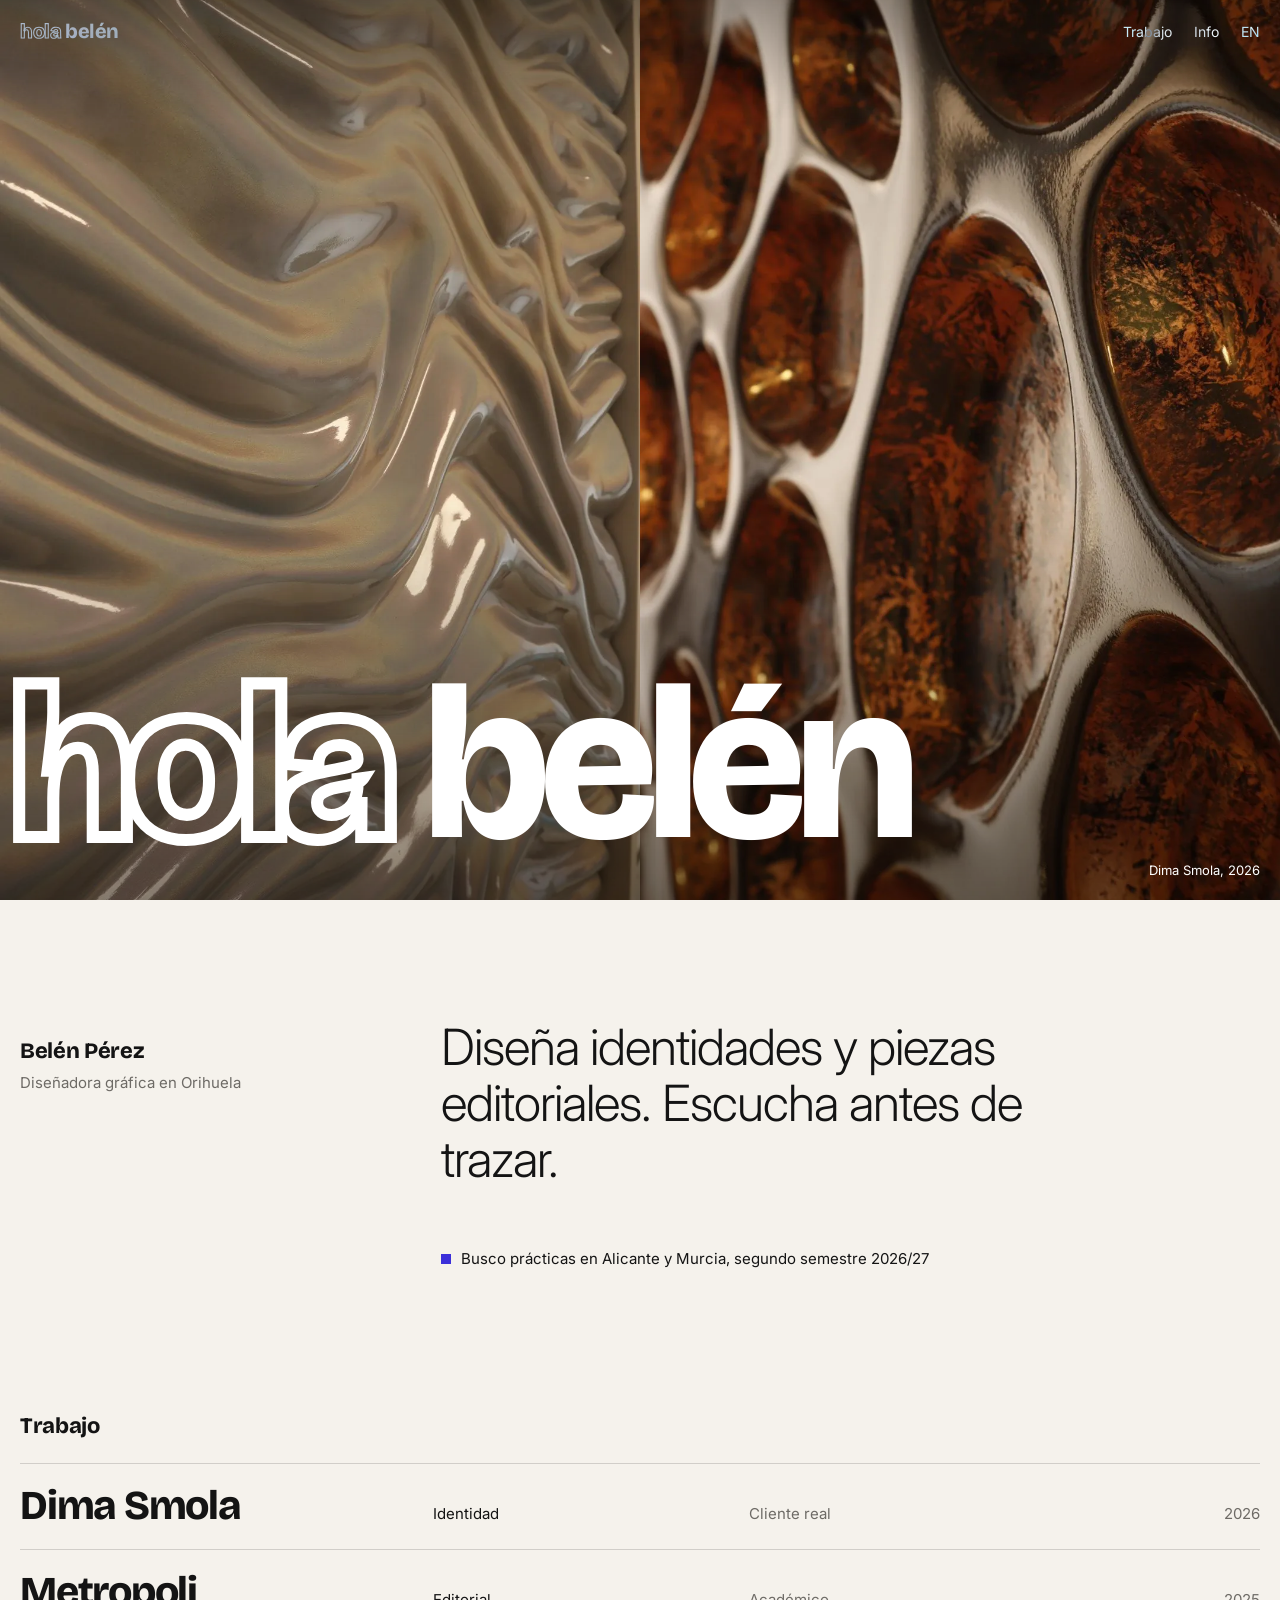
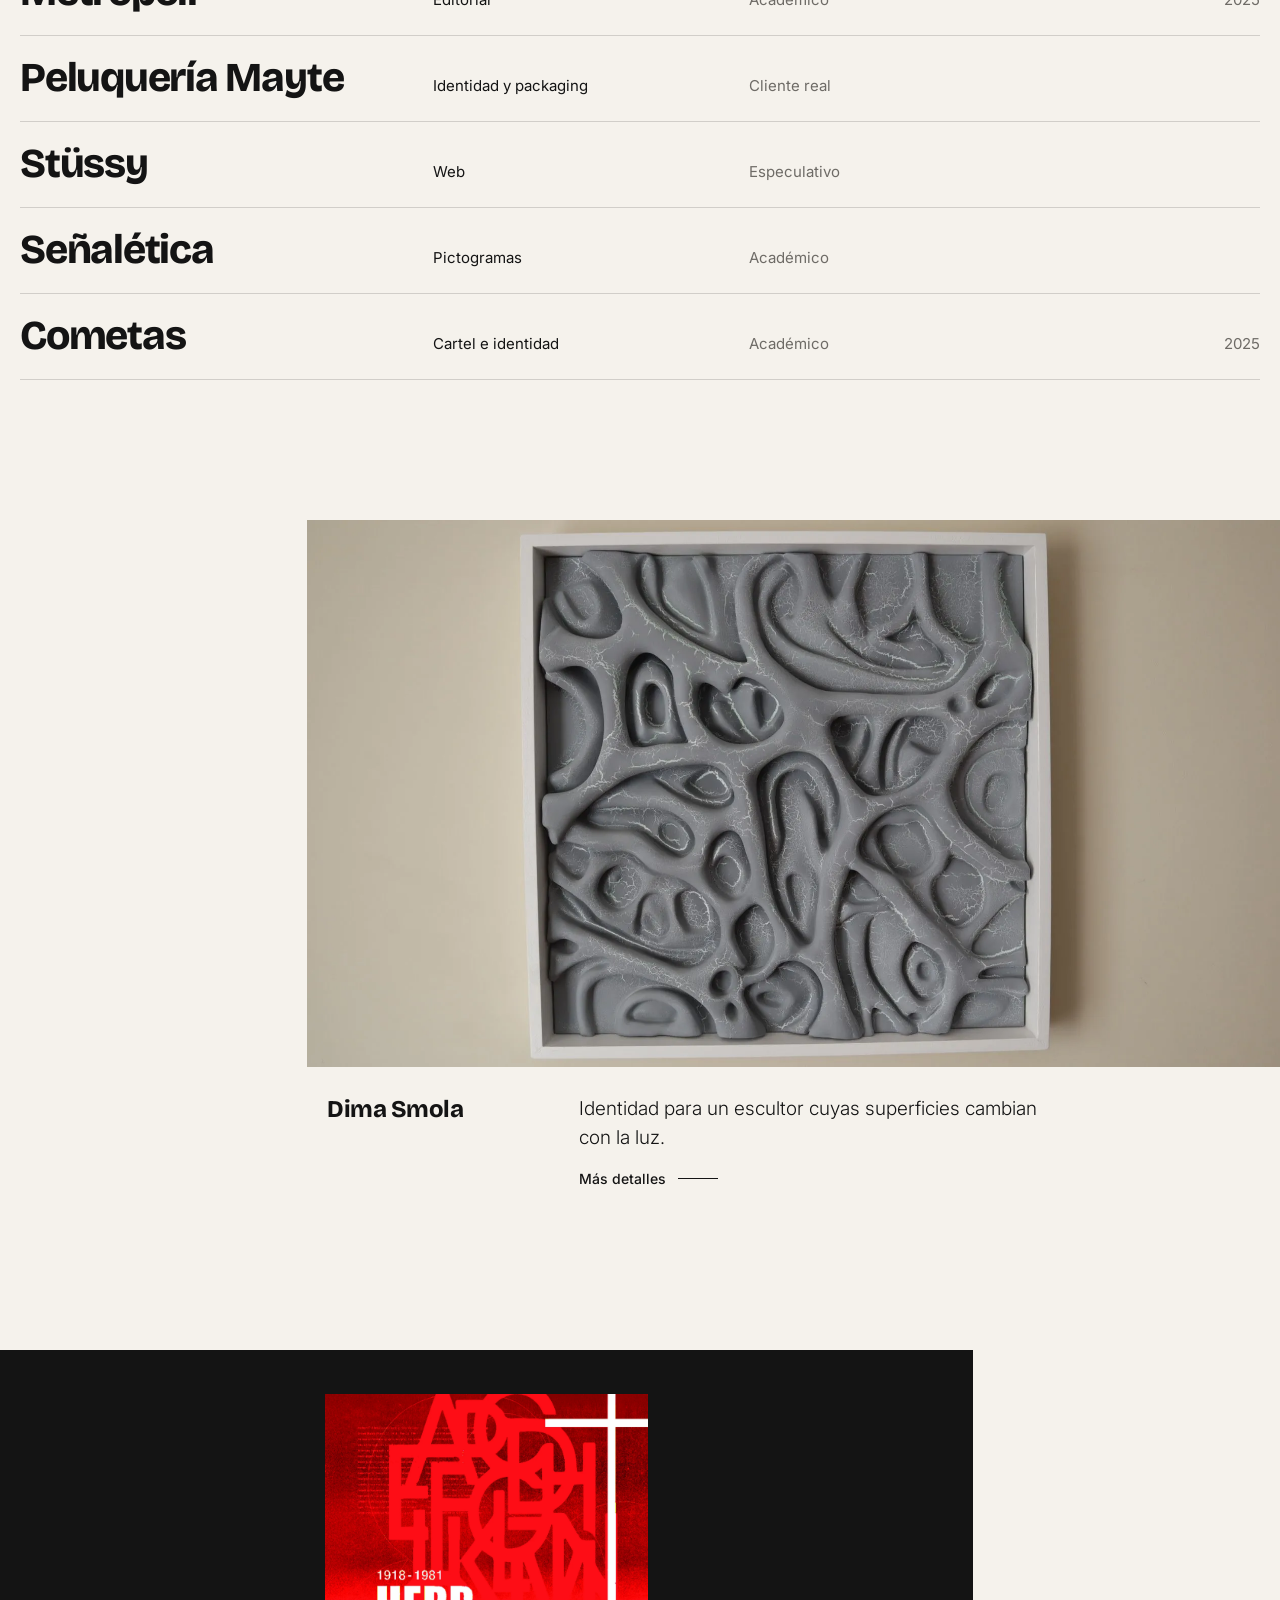
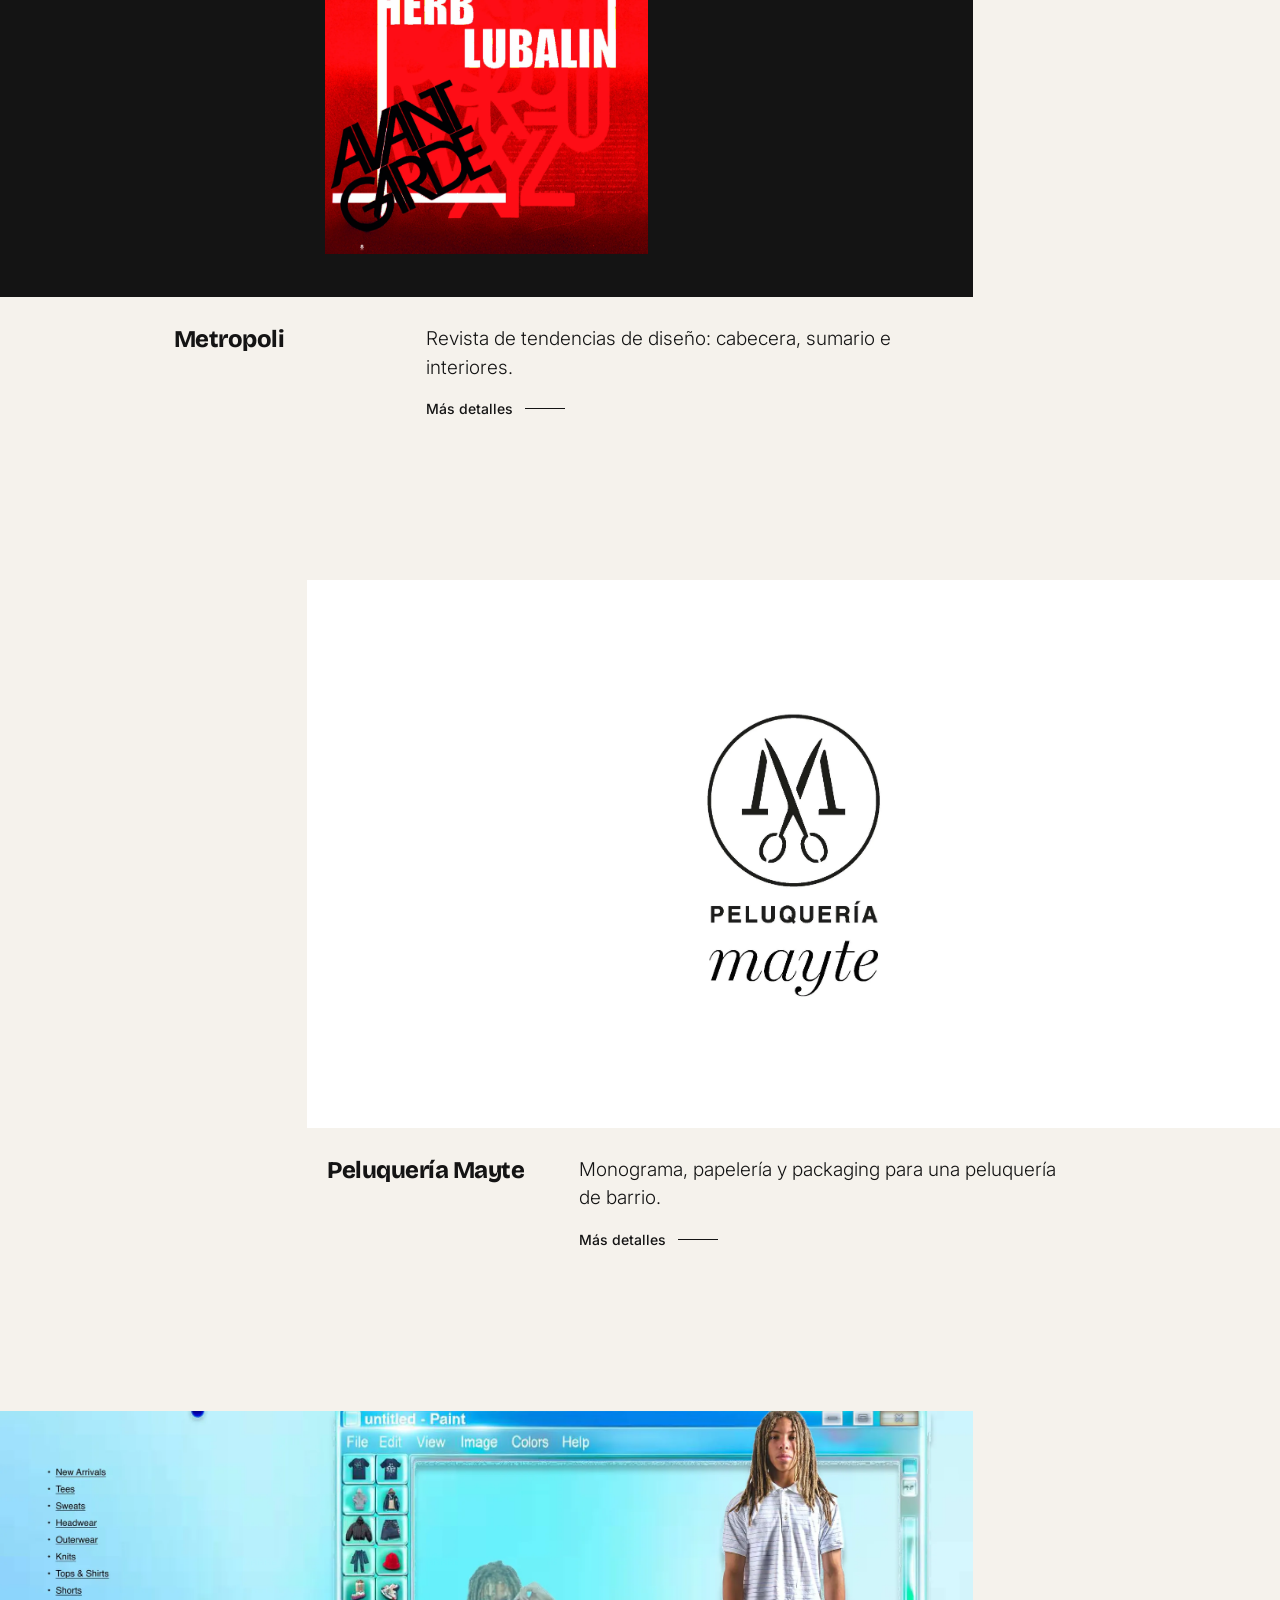
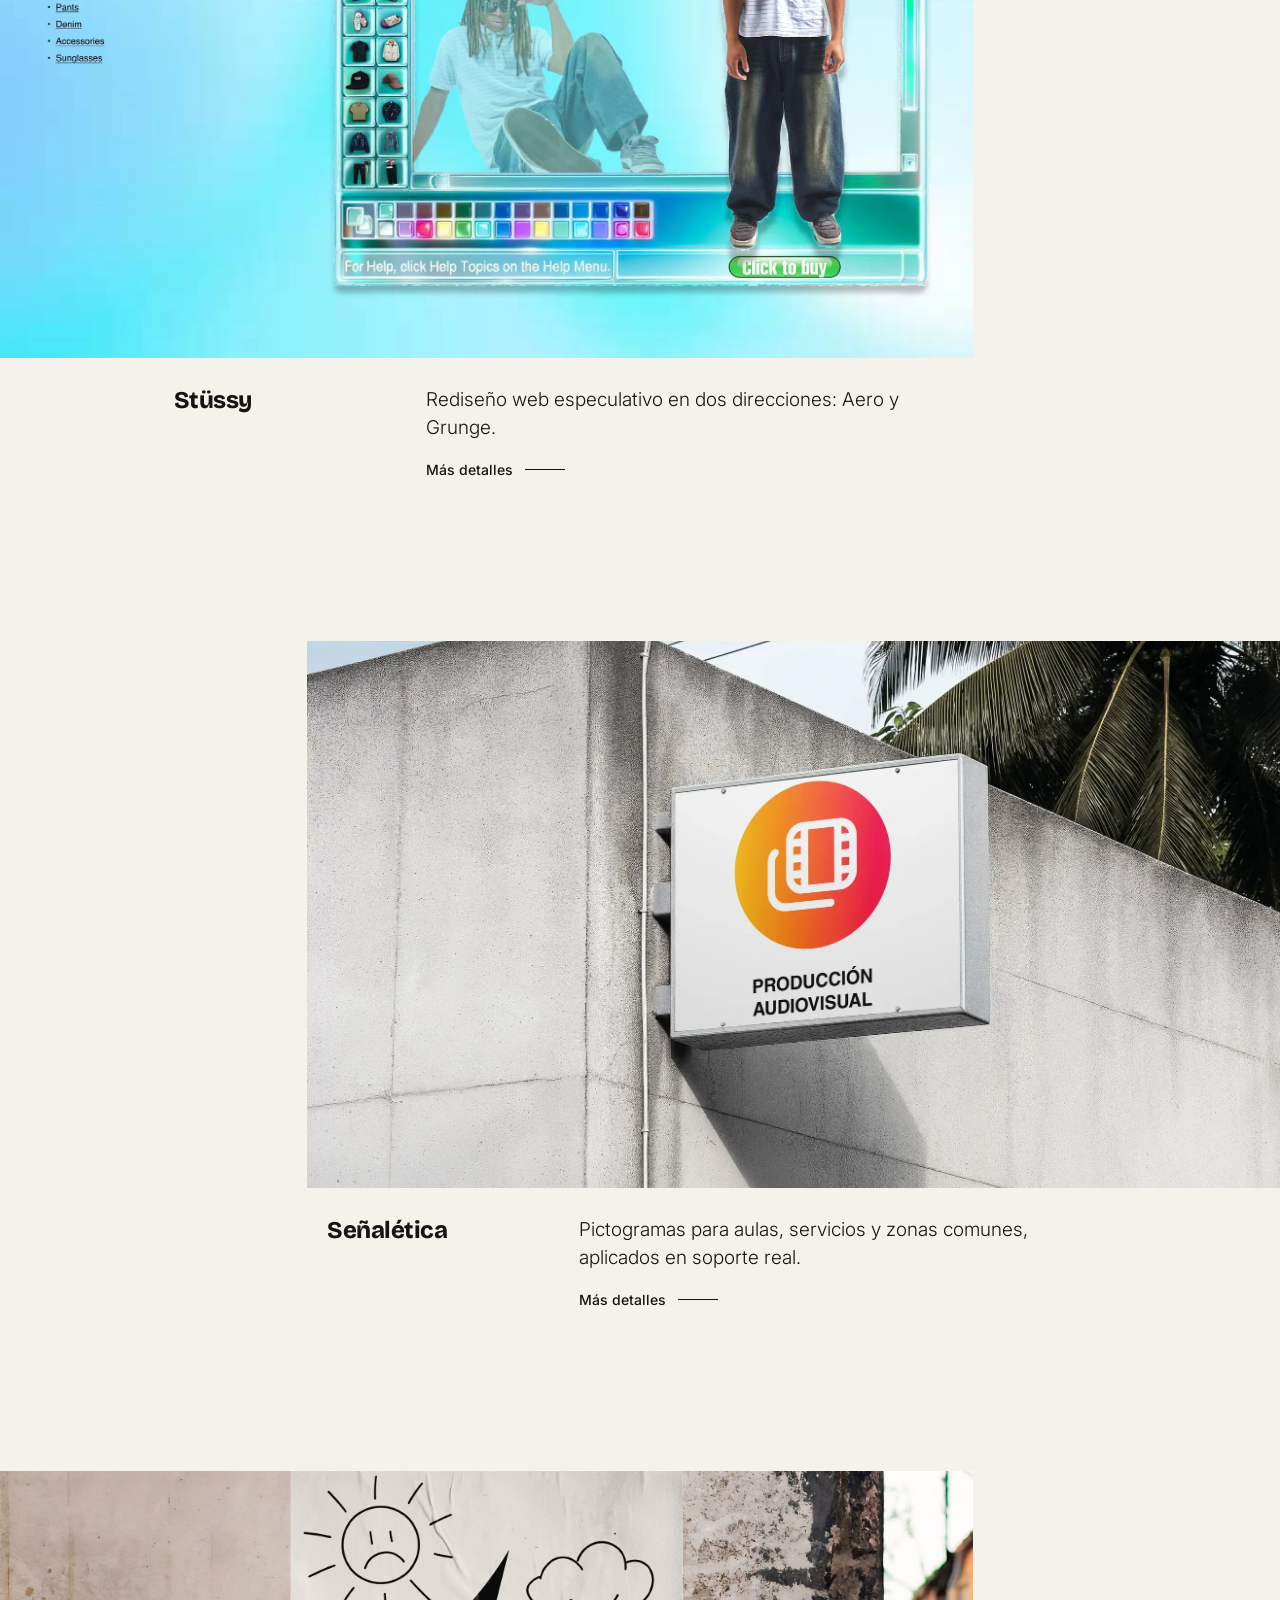
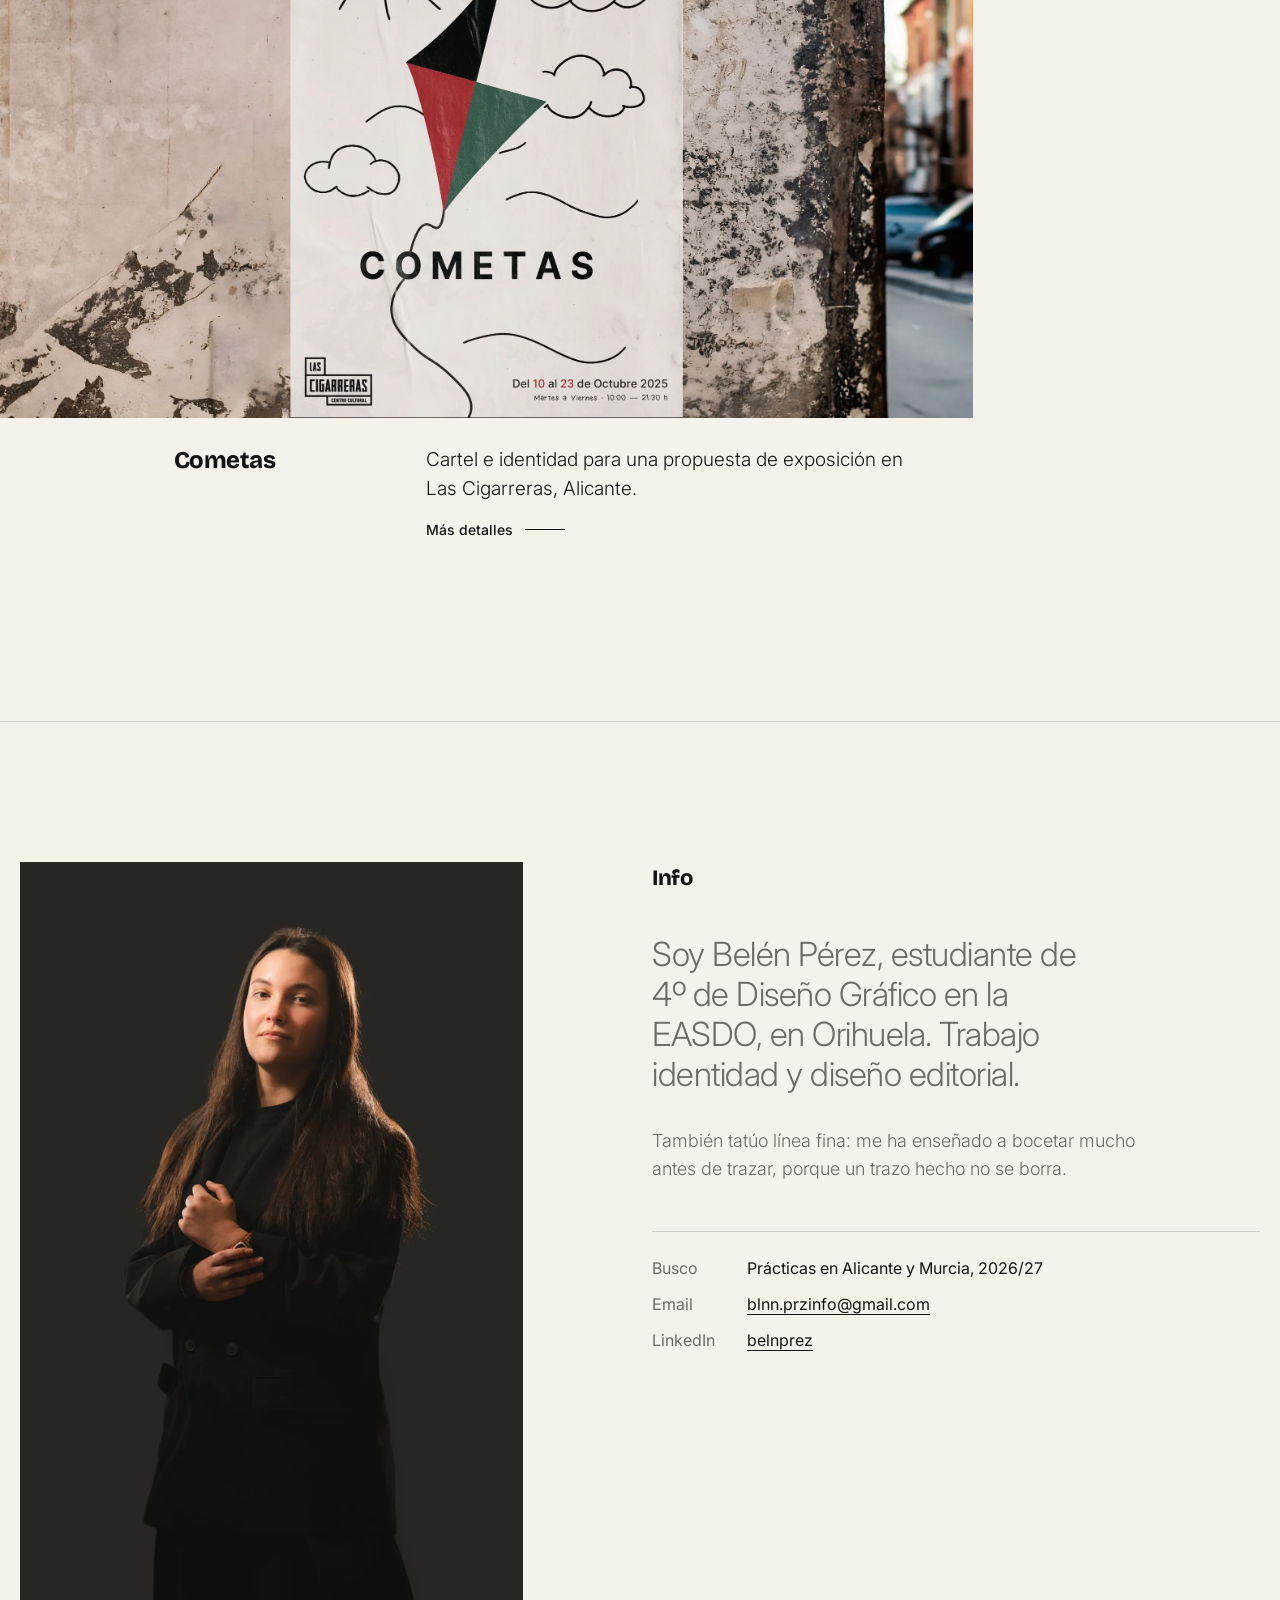
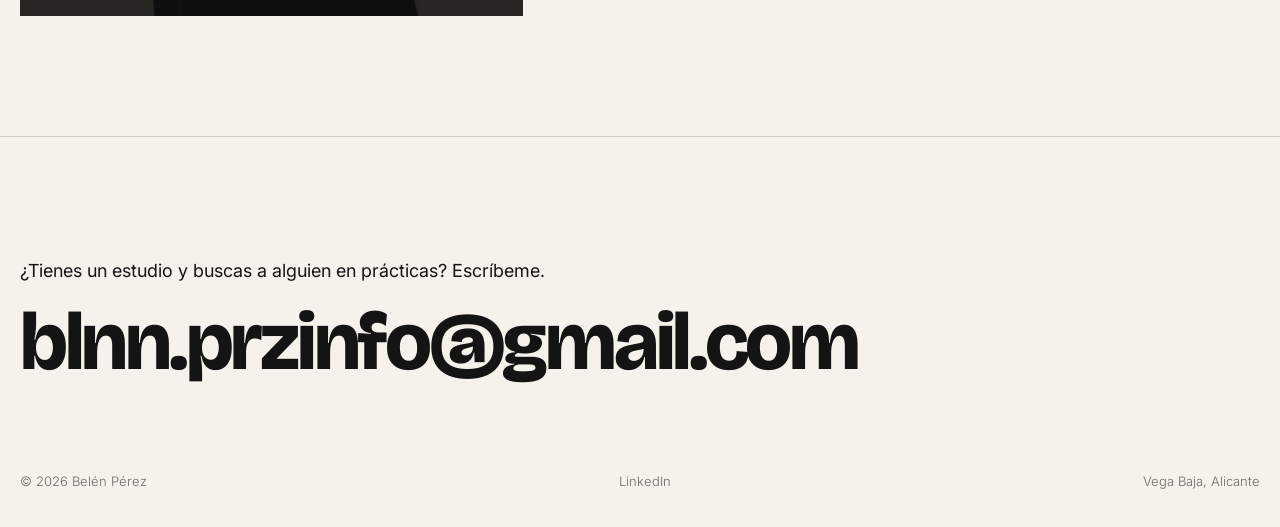
==== commit d74a80d8: "Redesign: brand wordmark cover, project index, shared CSS/JS Replaces the archive-style home with a " ====
--- a/index.html
+++ b/index.html
@@ -9,141 +9,88 @@
 <link rel="preconnect" href="https://fonts.googleapis.com">
 <link rel="preconnect" href="https://fonts.gstatic.com" crossorigin>
 <link rel="stylesheet" href="https://fonts.googleapis.com/css2?family=Bricolage+Grotesque:opsz,wght@12..96,760&family=Inter:wght@300;400;500&display=swap">
-<style>
-/* Layout: abre como Judit Grau (díptico a sangre, rótulos mínimos en esquinas);
-   sigue como Mackey Saturday (frase ligera, proyectos enormes pegados a un borde, nombre + una frase + "más detalles") */
-:root{
-  --papel:#F5F2EC; --tinta:#141414; --calco:#3B2FD9; --gris:#6E6B66; --linea:#141414;
-  --display:"Bricolage Grotesque","Helvetica Neue",Arial,sans-serif;
-  --text:"Inter",system-ui,-apple-system,"Segoe UI",sans-serif;
-  --gut:max(16px, env(safe-area-inset-left,0px));
-  --gutr:max(16px, env(safe-area-inset-right,0px));
-}
-@media (prefers-color-scheme: dark){:root:not([data-theme="light"]){--papel:#121212;--tinta:#F1EEE8;--calco:#8F88FF;--gris:#A3A09A;--linea:#F1EEE8;color-scheme:dark}}
-:root[data-theme="dark"]{--papel:#121212;--tinta:#F1EEE8;--calco:#8F88FF;--gris:#A3A09A;--linea:#F1EEE8;color-scheme:dark}
-
-*{box-sizing:border-box}
-body{margin:0;background:var(--papel);color:var(--tinta);font-family:var(--text);font-weight:300;line-height:1.5;-webkit-font-smoothing:antialiased}
-img{display:block;max-width:100%}
-a{color:inherit;text-decoration:none}
-a:focus-visible{outline:2px solid var(--calco);outline-offset:4px}
-.small{font-size:11px;font-weight:500;letter-spacing:.14em;text-transform:uppercase}
-
-/* ---------- apertura (Judit) ---------- */
-.open{position:relative;display:grid;grid-template-columns:1fr 1fr;grid-template-rows:minmax(0,1fr);height:min(100vh,1000px);min-height:520px;overflow:hidden}
-.open img{width:100%;height:100%;min-height:0;object-fit:cover}
-/* velo suave arriba y abajo para que los rótulos se lean sobre cualquier imagen */
-.open::after{content:"";position:absolute;inset:0;z-index:1;pointer-events:none;background:linear-gradient(rgba(0,0,0,.42),transparent 110px),linear-gradient(0deg,rgba(0,0,0,.42),transparent 110px)}
-.corner{position:absolute;z-index:2;color:#fff;font-size:13px;font-weight:400;letter-spacing:.02em}
-.corner.tl{top:18px;left:var(--gut)} .corner.tr{top:18px;right:var(--gutr)}
-.corner.bl{bottom:18px;left:var(--gut)} .corner.br{bottom:18px;right:var(--gutr)}
-.corner a:hover{text-decoration:underline}
-.logo{font-family:var(--display);font-weight:760;font-size:19px;letter-spacing:-.02em}
-.logo .h{-webkit-text-fill-color:transparent;-webkit-text-stroke:1.2px currentColor}
-
-/* ---------- intro (Mackey) ---------- */
-.intro{display:grid;grid-template-columns:1fr 1fr;gap:32px;padding-block:96px 140px;padding-left:var(--gut);padding-right:var(--gutr);max-width:1440px;margin-inline:auto}
-.intro .name{font-family:var(--display);font-weight:760;font-size:22px;letter-spacing:-.015em}
-.intro p{font-size:clamp(26px,2.7vw,38px);line-height:1.35;margin:0;max-width:22ch}
-.intro .down{display:block;margin-top:28px;font-size:26px}
-
-/* ---------- proyectos (Mackey) ---------- */
-.work{display:flex;flex-direction:column;gap:150px;padding-bottom:160px}
-.proj{display:flex;flex-direction:column;gap:28px}
-.proj figure{margin:0;width:75%;aspect-ratio:16/9;overflow:hidden}
-.proj.right figure{margin-left:auto}
-.proj figure img{width:100%;height:100%;object-fit:cover;transition:transform 1s cubic-bezier(.2,.7,.2,1)}
-.proj figure.panel{display:flex;align-items:center;justify-content:center}
-.proj figure.panel img{width:auto;height:84%;object-fit:contain}
-.proj:hover figure img{transform:scale(1.02)}
-.cap{display:grid;grid-template-columns:200px minmax(0,1fr);gap:32px;max-width:900px;padding-left:var(--gut);padding-right:var(--gutr)}
-.proj.left .cap{margin-left:12.5%}
-.proj.right .cap{margin-left:calc(25% + 0px)}
-.cap h2{font-family:var(--text);font-weight:500;font-size:19px;margin:0}
-.cap p{margin:0;font-size:19px;line-height:1.5;max-width:40ch}
-.more{display:inline-flex;align-items:center;gap:12px;margin-top:16px}
-.more::after{content:"";width:40px;height:1px;background:currentColor;transition:width .3s}
-.proj:hover .more{color:var(--calco)} .proj:hover .more::after{width:64px}
-
-/* ---------- info ---------- */
-.info{display:grid;grid-template-columns:1fr 1fr;gap:32px;padding-block:120px;padding-left:var(--gut);padding-right:var(--gutr);max-width:1440px;margin-inline:auto;border-top:1px solid var(--linea)}
-.info p{margin:0 0 22px;font-size:clamp(20px,1.8vw,26px);line-height:1.45;max-width:30ch}
-.info dl{display:grid;grid-template-columns:auto 1fr;gap:10px 28px;margin:40px 0 0;font-size:16px;font-weight:400}
-.info dt{color:var(--gris)} .info dd{margin:0}
-.info a{border-bottom:1px solid currentColor}
-footer{display:flex;justify-content:space-between;gap:16px;flex-wrap:wrap;padding-block:24px 36px;padding-left:var(--gut);padding-right:var(--gutr);color:var(--gris);font-size:13px}
-
-/* ---------- página de proyecto (Judit + Mackey) ---------- */
-.case .open{grid-template-columns:1fr}
-.case .open.two{grid-template-columns:1fr 1fr}
-.case-text{display:grid;grid-template-columns:1fr 1fr;gap:32px;padding-block:96px 120px;padding-left:var(--gut);padding-right:var(--gutr);max-width:1440px;margin-inline:auto}
-.case-text h1{font-family:var(--display);font-weight:760;font-size:22px;margin:0;letter-spacing:-.015em}
-.case-text .lead{font-size:clamp(24px,2.4vw,34px);line-height:1.35;margin:0 0 32px;max-width:26ch}
-.case-text .body p{margin:0 0 16px;font-size:17px;max-width:52ch;color:var(--gris)}
-.case-text .credit{margin-top:28px;font-size:13px;color:var(--gris)}
-.plates{display:flex;flex-direction:column;gap:12px}
-.plate{position:relative}
-.plate img{width:100%}
-.plate.panel{display:flex;justify-content:center;padding:6vw 16px;background:#fff}
-.plate.panel.dark{background:#141414}
-.plate.panel img{width:auto;max-width:100%;max-height:80vh}
-.duo{display:grid;grid-template-columns:1fr 1fr;gap:12px}
-.duo img{width:100%;height:100%;object-fit:cover;aspect-ratio:4/5}
-.duo.pages img{aspect-ratio:auto;height:auto}
-.quad{display:grid;grid-template-columns:repeat(4,1fr);gap:12px}
-.quad img{width:100%;aspect-ratio:9/16;object-fit:cover}
-.quad.sq img{aspect-ratio:1}
-.grid4{display:grid;grid-template-columns:repeat(4,1fr);gap:12px;background:#fff}
-.grid4 img{width:100%;height:auto}
-.grid4 .span3{grid-column:span 3;width:100%;height:100%;object-fit:cover}
-.case-text .tag{display:inline-block;margin:12px 0 0;padding:4px 10px;border:1px solid currentColor;font-size:13px;font-weight:500}
-.lbl{position:absolute;bottom:14px;left:var(--gut);font-size:12px;color:var(--gris)}
-.next{display:flex;justify-content:space-between;align-items:baseline;gap:16px;padding-block:120px 80px;padding-left:var(--gut);padding-right:var(--gutr);max-width:1440px;margin-inline:auto}
-.next b{font-family:var(--display);font-weight:760;font-size:clamp(32px,5vw,64px);letter-spacing:-.03em}
-.next:hover b{color:var(--calco)}
-
-@media (max-width:820px){
-  .open,.case .open.two{grid-template-columns:1fr 1fr;height:72vh;min-height:420px}
-  .intro,.info,.case-text{grid-template-columns:1fr;padding-block:64px}
-  .work{gap:96px}
-  .proj figure{width:100%}
-  .proj figure.panel img{height:78%}
-  .proj.left .cap,.proj.right .cap{margin-left:0}
-  .cap{grid-template-columns:1fr;gap:8px}
-  .quad{grid-template-columns:1fr 1fr}
-  .grid4{grid-template-columns:repeat(3,1fr)}
-  .grid4 .span3{grid-column:span 2}
-  .duo{grid-template-columns:1fr}
-}
-@media (prefers-reduced-motion:reduce){*{transition:none!important}}
-</style>
-<link rel="stylesheet" href="archive-2026.css">
+<link rel="stylesheet" href="site.css">
+
+<a class="skip" href="#trabajo">Saltar al trabajo</a>
+<header class="site-head">
+  <a class="logo" href="#"><span class="h">hola</span> belén</a>
+  <nav aria-label="Principal"><a href="#trabajo" data-sec="trabajo">Trabajo</a><a href="#info" data-sec="info">Info</a><a href="en/" hreflang="en" lang="en">EN</a></nav>
+</header>
 
 <!-- ================= HOME ================= -->
 <div id="home">
-  <main class="archive-home" aria-label="Portfolio de Belén Pérez">
-    <header class="archive-nav">
-      <a class="archive-brand" href="#">BELÉN<br>PÉREZ</a>
-      <span class="archive-signature" aria-hidden="true">Belén</span>
-      <nav class="archive-menu" aria-label="Principal"><a href="#info">MENÚ</a><a href="mailto:blnn.przinfo@gmail.com">CONTACTO</a></nav>
-      <div class="archive-clock"><span class="clock-copy"><b>HORA LOCAL</b><span data-hour>00</span><span data-minute>00</span></span><span class="drag-orb" aria-label="Arrastra para recorrer los proyectos"></span></div>
-    </header>
-    <span class="archive-label">ARCHIVO — 2023/2026</span>
-    <section class="archive-rail" aria-label="Proyectos; desplázate horizontalmente">
-      <a class="archive-card" href="#dima-smola"><span class="archive-card-name">DIMA SMOLA</span><figure><img src="img/dima-hero.webp" alt="Relieve escultórico gris de Dima Smola"></figure></a>
-      <a class="archive-card" href="#metropoli"><span class="archive-card-name">METROPOLI</span><figure><img src="img/metropoli-herb-lubalin.webp" alt="Página de apertura sobre Herb Lubalin"></figure></a>
-      <a class="archive-card" href="#mayte"><span class="archive-card-name">PELUQUERÍA MAYTE</span><figure><img src="img/mayte-monograma.webp" alt="Monograma de Peluquería Mayte"></figure></a>
-      <a class="archive-card" href="#stussy"><span class="archive-card-name">STÜSSY</span><figure><img src="img/stussy-aero-apertura.webp" alt="Propuesta web Aero para Stüssy"></figure></a>
-      <a class="archive-card" href="#senaletica"><span class="archive-card-name">SEÑALÉTICA</span><figure><img src="img/senaletica-fachada.webp" alt="Señalética aplicada en fachada"></figure></a>
-      <a class="archive-card" href="#cometas"><span class="archive-card-name">COMETAS</span><figure><img src="img/cometas-cartel-pared.webp" alt="Cartel de Cometas"></figure></a>
-    </section>
-    <section class="about-panel" id="info" aria-label="Sobre Belén Pérez">
-      <a class="close-about" href="#">CERRAR ✕</a>
-      <h1>Diseño identidades y experiencias gráficas con intención.</h1>
-      <figure class="about-photo"><img src="img/belen-perez.webp" alt="Retrato de Belén Pérez con americana negra sobre fondo oscuro" width="1334" height="2000"></figure>
-      <div class="about-copy"><p>Soy Belén Pérez, estudiante de 4º de Diseño Gráfico en la EASDO, en Orihuela. Trabajo identidad, diseño editorial y tatuaje de línea fina.</p><dl><dt>Busco</dt><dd>Prácticas en Alicante y Murcia, 2026/27</dd><dt>Email</dt><dd><a href="mailto:blnn.przinfo@gmail.com">blnn.przinfo@gmail.com</a></dd><dt>LinkedIn</dt><dd><a href="https://www.linkedin.com/in/belnprez">belnprez</a></dd><dt>Idioma</dt><dd><a href="en/" hreflang="en" lang="en">English</a></dd></dl></div>
-    </section>
-  </main>
+  <section class="open hero" aria-label="Portada">
+    <img src="img/dima-ola.webp" alt="Detalle de un relieve de Dima Smola con reflejos perlados">
+    <img src="img/dima-cobre.webp" alt="Detalle de una obra de Dima Smola en cobre">
+    <p class="wordmark logo" aria-label="hola belén"><span class="h">hola</span> <span>belén</span></p>
+    <span class="corner br credit-img">Dima Smola, 2026</span>
+  </section>
+
+  <section class="intro wrap">
+    <p class="who"><b>Belén Pérez</b><span>Diseñadora gráfica en Orihuela</span></p>
+    <p class="claim">Diseña identidades y piezas editoriales. Escucha antes de trazar.</p>
+    <p class="status">Busco prácticas en Alicante y Murcia, segundo semestre 2026/27</p>
+  </section>
+
+  <section class="index wrap" id="trabajo" aria-labelledby="t-trabajo">
+    <h2 id="t-trabajo">Trabajo</h2>
+    <ol>
+      <li><a href="#dima-smola" data-img="img/dima-hero.webp"><span class="t">Dima Smola</span><span class="d">Identidad</span><span class="k">Cliente real</span><span class="y">2026</span></a></li>
+      <li><a href="#metropoli" data-img="img/metropoli-herb-lubalin.webp"><span class="t">Metropoli</span><span class="d">Editorial</span><span class="k">Académico</span><span class="y">2025</span></a></li>
+      <li><a href="#mayte" data-img="img/mayte-papeleria.webp"><span class="t">Peluquería Mayte</span><span class="d">Identidad y packaging</span><span class="k">Cliente real</span><span class="y"></span></a></li>
+      <li><a href="#stussy" data-img="img/stussy-aero-apertura.webp"><span class="t">Stüssy</span><span class="d">Web</span><span class="k">Especulativo</span><span class="y"></span></a></li>
+      <li><a href="#senaletica" data-img="img/senaletica-fachada.webp"><span class="t">Señalética</span><span class="d">Pictogramas</span><span class="k">Académico</span><span class="y"></span></a></li>
+      <li><a href="#cometas" data-img="img/cometas-cartel-pared.webp"><span class="t">Cometas</span><span class="d">Cartel e identidad</span><span class="k">Académico</span><span class="y">2025</span></a></li>
+    </ol>
+  </section>
+  <div class="peek" aria-hidden="true"></div>
+
+  <section class="work" aria-label="Proyectos destacados">
+    <a class="proj right" href="#dima-smola">
+      <figure><img src="img/dima-hero.webp" alt="Relieve escultórico gris de Dima Smola"></figure>
+      <div class="cap"><h3>Dima Smola</h3><div><p>Identidad para un escultor cuyas superficies cambian con la luz.</p><span class="more small">Más detalles</span></div></div>
+    </a>
+    <a class="proj left" href="#metropoli">
+      <figure class="panel" style="background:#141414"><img src="img/metropoli-herb-lubalin.webp" alt="Página de apertura sobre Herb Lubalin en la revista Metropoli" loading="lazy"></figure>
+      <div class="cap"><h3>Metropoli</h3><div><p>Revista de tendencias de diseño: cabecera, sumario e interiores.</p><span class="more small">Más detalles</span></div></div>
+    </a>
+    <a class="proj right" href="#mayte">
+      <figure class="panel" style="background:#FFFFFF"><img src="img/mayte-monograma.webp" alt="Monograma de Peluquería Mayte, una M formada por unas tijeras" loading="lazy"></figure>
+      <div class="cap"><h3>Peluquería Mayte</h3><div><p>Monograma, papelería y packaging para una peluquería de barrio.</p><span class="more small">Más detalles</span></div></div>
+    </a>
+    <a class="proj left" href="#stussy">
+      <figure><img src="img/stussy-aero-apertura.webp" alt="Propuesta web Aero para Stüssy, con ventanas de sistema y burbujas" style="object-position:50% 25%" loading="lazy"></figure>
+      <div class="cap"><h3>Stüssy</h3><div><p>Rediseño web especulativo en dos direcciones: Aero y Grunge.</p><span class="more small">Más detalles</span></div></div>
+    </a>
+    <a class="proj right" href="#senaletica">
+      <figure><img src="img/senaletica-fachada.webp" alt="Banderola de producción audiovisual en una fachada de hormigón" loading="lazy"></figure>
+      <div class="cap"><h3>Señalética</h3><div><p>Pictogramas para aulas, servicios y zonas comunes, aplicados en soporte real.</p><span class="more small">Más detalles</span></div></div>
+    </a>
+    <a class="proj left" href="#cometas">
+      <figure><img src="img/cometas-cartel-pared.webp" alt="Cartel de Cometas pegado en una pared desconchada" loading="lazy"></figure>
+      <div class="cap"><h3>Cometas</h3><div><p>Cartel e identidad para una propuesta de exposición en Las Cigarreras, Alicante.</p><span class="more small">Más detalles</span></div></div>
+    </a>
+  </section>
+
+  <section class="info wrap" id="info">
+    <figure class="me"><img src="img/belen-perez.webp" alt="Retrato de Belén Pérez con americana negra sobre fondo oscuro" width="1334" height="2000" loading="lazy"></figure>
+    <div class="about">
+      <h2>Info</h2>
+      <p class="big">Soy Belén Pérez, estudiante de 4º de Diseño Gráfico en la EASDO, en Orihuela. Trabajo identidad y diseño editorial.</p>
+      <p>También tatúo línea fina: me ha enseñado a bocetar mucho antes de trazar, porque un trazo hecho no se borra.</p>
+      <dl>
+        <dt>Busco</dt><dd>Prácticas en Alicante y Murcia, 2026/27</dd>
+        <dt>Email</dt><dd><a href="mailto:blnn.przinfo@gmail.com">blnn.przinfo@gmail.com</a></dd>
+        <dt>LinkedIn</dt><dd><a href="https://www.linkedin.com/in/belnprez">belnprez</a></dd>
+      </dl>
+    </div>
+  </section>
+
+  <section class="contact wrap" id="contacto">
+    <p>¿Tienes un estudio y buscas a alguien en prácticas? Escríbeme.</p>
+    <a class="mail" href="mailto:blnn.przinfo@gmail.com">blnn.przinfo@gmail.com</a>
+  </section>
+  <footer class="wrap"><span>© 2026 Belén Pérez</span><a href="https://www.linkedin.com/in/belnprez">LinkedIn</a><span>Vega Baja, Alicante</span></footer>
 </div>
 
 <!-- ================= PROYECTO: DIMA SMOLA ================= -->
@@ -151,20 +98,20 @@
   <section class="open two" aria-label="Apertura del proyecto">
     <img src="img/dima-hero.webp" alt="Relieve Sinapsis colgado en pared" style="object-position:40% 50%">
     <img src="img/dima-violeta.webp" alt="Detalle de Colapso, camaleón violeta">
-    <a class="corner tl logo" href="#"><span class="h">hola</span> belén</a>
-    <a class="corner tr" href="#trabajo">cerrar ✕</a>
     <span class="corner bl">Dima Smola</span>
     <span class="corner br">identidad · 2026</span>
   </section>
 
-  <section class="case-text">
+  <header class="case-head wrap">
     <h1>Dima Smola</h1>
-    <div>
-      <p class="lead">Sus relieves cambian según les da la luz. La marca tenía que apartarse para no competir con ellos.</p>
-      <div class="body">
+    <dl class="meta" aria-label="Datos del proyecto"><div><dt>Tipo</dt><dd>Cliente real</dd></div><div><dt>Disciplinas</dt><dd>Identidad, papelería y web</dd></div><div><dt>Año</dt><dd>2026</dd></div><div><dt>Rol</dt><dd>Proyecto completo en solitario</dd></div></dl>
+  </header>
+
+  <section class="case-text wrap">
+    <p class="lead">Sus relieves cambian según les da la luz. La marca tenía que apartarse para no competir con ellos.</p>
+    <div class="body">
         <p>Su competencia se vende como decoración, con serifas clásicas y tonos arena. Lo situé como artista: descriptor "Sculptural Surfaces", claim "Shaped by light" y una paleta mineral sin color de acento, porque el color ya lo pone la obra.</p>
         <p>El sello D sale de un boceto a mano. Lo convertí en sistema: firma, sello, manual de 25 láminas, tarjeta gofrada, certificado de autenticidad, web y plantillas de Instagram.</p>
-      </div>
       <p class="credit">Cliente real · Proyecto completo en solitario · Fotografía de obra: Dima Smola</p>
     </div>
   </section>
@@ -187,8 +134,8 @@
     <div class="plate"><img src="img/dima-instagram.webp" alt="Plantillas de Instagram"></div>
   </section>
 
-  <a class="next" href="#metropoli"><span class="small">Siguiente</span><b>Metropoli →</b></a>
-  <footer><span>© 2026 Belén Pérez</span><span>Vega Baja, Alicante</span></footer>
+  <a class="next wrap" href="#metropoli"><span>Siguiente proyecto</span><b>Metropoli</b></a>
+  <footer class="wrap"><span>© 2026 Belén Pérez</span><a href="#info">Info</a><span>Vega Baja, Alicante</span></footer>
 </div>
 
 <!-- ================= PROYECTO: METROPOLI ================= -->
@@ -196,20 +143,20 @@
   <section class="open two" aria-label="Apertura del proyecto">
     <img src="img/metropoli-apertura.webp" alt="Fotografía en rojo de un beso, del reportaje sobre Lubalin y Ginzburg">
     <img src="img/metropoli-herb-lubalin.webp" alt="Página de apertura sobre Herb Lubalin con letras de Avant Garde superpuestas" style="object-position:50% 40%">
-    <a class="corner tl logo" href="#"><span class="h">hola</span> belén</a>
-    <a class="corner tr" href="#trabajo">cerrar ✕</a>
     <span class="corner bl">Metropoli</span>
     <span class="corner br">editorial · 2025</span>
   </section>
 
-  <section class="case-text">
+  <header class="case-head wrap">
     <h1>Metropoli</h1>
-    <div>
-      <p class="lead">Una revista de tendencias de diseño que dedica sus interiores a Herb Lubalin y David Carson, y los maqueta con las reglas de cada uno.</p>
-      <div class="body">
+    <dl class="meta" aria-label="Datos del proyecto"><div><dt>Tipo</dt><dd>Académico</dd></div><div><dt>Disciplinas</dt><dd>Diseño editorial</dd></div><div><dt>Año</dt><dd>2025</dd></div><div><dt>Rol</dt><dd>Individual</dd></div></dl>
+  </header>
+
+  <section class="case-text wrap">
+    <p class="lead">Una revista de tendencias de diseño que dedica sus interiores a Herb Lubalin y David Carson, y los maqueta con las reglas de cada uno.</p>
+    <div class="body">
         <p>Diseñé la cabecera, el sumario y los interiores. El sumario son siete cuartos de círculo que giran por el pliego, uno por sección, en rojo y negro. Hice también una versión a dos tintas.</p>
         <p>Los interiores cambian de registro según de quién hablan. Las páginas de Lubalin y Ginzburg recorren Eros, Fact, Avant Garde y Moneysworth con titulares apretados y letras que se pisan. Las de Carson rompen la retícula y ensucian la imagen, como hacía él en Ray Gun.</p>
-      </div>
       <p class="credit">Proyecto académico individual · Mayo 2025 · Textos propios · Imágenes de archivo de las revistas citadas</p>
     </div>
   </section>
@@ -235,8 +182,8 @@
     <div class="plate"><img src="img/metropoli-mockup.webp" alt="Pliego impreso con el texto Diseño en transformación y el sumario a color" loading="lazy"></div>
   </section>
 
-  <a class="next" href="#mayte"><span class="small">Siguiente</span><b>Peluquería Mayte →</b></a>
-  <footer><span>© 2026 Belén Pérez</span><span>Vega Baja, Alicante</span></footer>
+  <a class="next wrap" href="#mayte"><span>Siguiente proyecto</span><b>Peluquería Mayte</b></a>
+  <footer class="wrap"><span>© 2026 Belén Pérez</span><a href="#info">Info</a><span>Vega Baja, Alicante</span></footer>
 </div>
 
 <!-- ================= PROYECTO: PELUQUERÍA MAYTE ================= -->
@@ -244,20 +191,20 @@
   <section class="open two" aria-label="Apertura del proyecto">
     <img src="img/mayte-melena.webp" alt="Melena amarilla dibujada que termina en unos labios magenta" style="object-position:50% 70%">
     <img src="img/mayte-caja-qr.webp" alt="Caja amarilla de Peluquería Mayte con código QR, fotografiada contra la pared">
-    <a class="corner tl logo" href="#"><span class="h">hola</span> belén</a>
-    <a class="corner tr" href="#trabajo">cerrar ✕</a>
     <span class="corner bl">Peluquería Mayte</span>
     <span class="corner br">identidad · packaging</span>
   </section>
 
-  <section class="case-text">
+  <header class="case-head wrap">
     <h1>Peluquería Mayte</h1>
-    <div>
-      <p class="lead">El monograma junta la M de Mayte con unas tijeras abiertas. Todo lo demás se pinta en amarillo y magenta.</p>
-      <div class="body">
+    <dl class="meta" aria-label="Datos del proyecto"><div><dt>Tipo</dt><dd>Cliente real</dd></div><div><dt>Disciplinas</dt><dd>Identidad, packaging y redes</dd></div></dl>
+  </header>
+
+  <section class="case-text wrap">
+    <p class="lead">El monograma junta la M de Mayte con unas tijeras abiertas. Todo lo demás se pinta en amarillo y magenta.</p>
+    <div class="body">
         <p>Buscaba un signo que funcionara pequeño, en una tarjeta o en el lateral de una caja. Las patas de la M son las hojas de las tijeras. Lo acompañan dos colores planos y una melena dibujada que termina en unos labios.</p>
         <p>Con esas piezas monté la papelería completa, con cartas, sobres americanos y tarjetas, cajas troqueladas para productos que construí y fotografié, publicaciones para redes y un mupi.</p>
-      </div>
       <p class="credit">Clienta real · Fotografías de modelos en redes y mupi: banco de imágenes</p>
     </div>
   </section>
@@ -295,8 +242,8 @@
     <div class="plate"><img src="img/mayte-mupi.webp" alt="Mupi en la calle con la campaña Tu belleza, nuestra pasión" loading="lazy"></div>
   </section>
 
-  <a class="next" href="#stussy"><span class="small">Siguiente</span><b>Stüssy →</b></a>
-  <footer><span>© 2026 Belén Pérez</span><span>Vega Baja, Alicante</span></footer>
+  <a class="next wrap" href="#stussy"><span>Siguiente proyecto</span><b>Stüssy</b></a>
+  <footer class="wrap"><span>© 2026 Belén Pérez</span><a href="#info">Info</a><span>Vega Baja, Alicante</span></footer>
 </div>
 
 <!-- ================= PROYECTO: STÜSSY ================= -->
@@ -304,23 +251,21 @@
   <section class="open two" aria-label="Apertura del proyecto">
     <img src="img/stussy-aero-apertura.webp" alt="Dirección Aero: web con cielo azul, ventana de sistema y burbujas de cristal" style="object-position:50% 20%">
     <img src="img/stussy-grunge-productos.webp" alt="Dirección Grunge: collage rojo y negro con productos">
-    <a class="corner tl logo" href="#"><span class="h">hola</span> belén</a>
-    <a class="corner tr" href="#trabajo">cerrar ✕</a>
     <span class="corner bl">Stüssy</span>
     <span class="corner br">web · proyecto especulativo</span>
   </section>
 
-  <section class="case-text">
-    <div>
-      <h1>Stüssy</h1>
-      <p class="tag">Proyecto especulativo</p>
-    </div>
-    <div>
-      <p class="lead">Dos tiendas online para Stüssy que no se parecen en nada. Una es de cristal y cielo azul, la otra de fotocopia y cinta.</p>
-      <div class="body">
+  <header class="case-head wrap">
+    <h1>Stüssy</h1>
+    <p class="tag">Proyecto especulativo</p>
+    <dl class="meta" aria-label="Datos del proyecto"><div><dt>Tipo</dt><dd>Especulativo</dd></div><div><dt>Disciplinas</dt><dd>Diseño web</dd></div></dl>
+  </header>
+
+  <section class="case-text wrap">
+    <p class="lead">Dos tiendas online para Stüssy que no se parecen en nada. Una es de cristal y cielo azul, la otra de fotocopia y cinta.</p>
+    <div class="body">
         <p>La dirección Aero recupera la estética de los escritorios de los 2000. Fondo de cielo, ventanas de sistema operativo y productos metidos en burbujas de cristal que se pinchan para ver la ficha.</p>
         <p>La dirección Grunge va al otro extremo. Collage en rojo y negro, recortes, estallidos y una tipografía rota para la sección de más vendidos y una promoción de noviembre.</p>
-      </div>
       <p class="credit">Proyecto especulativo, sin encargo ni relación con la marca · Proyecto académico · Fotografías de producto y modelos: Stüssy</p>
     </div>
   </section>
@@ -339,8 +284,8 @@
     <div class="plate panel dark"><img src="img/stussy-grunge-productos.webp" alt="Collage de productos de la dirección Grunge" loading="lazy"></div>
   </section>
 
-  <a class="next" href="#senaletica"><span class="small">Siguiente</span><b>Señalética →</b></a>
-  <footer><span>© 2026 Belén Pérez</span><span>Vega Baja, Alicante</span></footer>
+  <a class="next wrap" href="#senaletica"><span>Siguiente proyecto</span><b>Señalética</b></a>
+  <footer class="wrap"><span>© 2026 Belén Pérez</span><a href="#info">Info</a><span>Vega Baja, Alicante</span></footer>
 </div>
 
 <!-- ================= PROYECTO: SEÑALÉTICA ================= -->
@@ -348,20 +293,20 @@
   <section class="open two" aria-label="Apertura del proyecto">
     <img src="img/senaletica-fachada.webp" alt="Banderola de producción audiovisual en una fachada de hormigón">
     <img src="img/senaletica-cafeteria.webp" alt="Rótulo de cafetería en la esquina de un edificio">
-    <a class="corner tl logo" href="#"><span class="h">hola</span> belén</a>
-    <a class="corner tr" href="#trabajo">cerrar ✕</a>
     <span class="corner bl">Señalética</span>
     <span class="corner br">pictogramas</span>
   </section>
 
-  <section class="case-text">
+  <header class="case-head wrap">
     <h1>Señalética</h1>
-    <div>
-      <p class="lead">Trece pictogramas para moverse por la EASDO, mi escuela, del aula de realidad virtual a la repografía.</p>
-      <div class="body">
+    <dl class="meta" aria-label="Datos del proyecto"><div><dt>Tipo</dt><dd>Académico</dd></div><div><dt>Disciplinas</dt><dd>Pictogramas y señalética</dd></div><div><dt>Centro</dt><dd>EASDO, Orihuela</dd></div></dl>
+  </header>
+
+  <section class="case-text wrap">
+    <p class="lead">Trece pictogramas para moverse por la EASDO, mi escuela, del aula de realidad virtual a la repografía.</p>
+    <div class="body">
         <p>Todos comparten el mismo trazo grueso de puntas redondas y el mismo círculo con degradado de amarillo a magenta, para que se lean como una familia aunque el objeto cambie.</p>
         <p>El nombre va debajo, en mayúsculas de palo seco. Después los apliqué en una banderola de fachada y en el rótulo de la cafetería.</p>
-      </div>
       <p class="credit">Proyecto académico · Mockups sobre plantillas de terceros</p>
     </div>
   </section>
@@ -386,8 +331,8 @@
     <div class="plate"><img src="img/senaletica-fachada.webp" alt="Banderola de producción audiovisual en fachada" loading="lazy"></div>
   </section>
 
-  <a class="next" href="#cometas"><span class="small">Siguiente</span><b>Cometas →</b></a>
-  <footer><span>© 2026 Belén Pérez</span><span>Vega Baja, Alicante</span></footer>
+  <a class="next wrap" href="#cometas"><span>Siguiente proyecto</span><b>Cometas</b></a>
+  <footer class="wrap"><span>© 2026 Belén Pérez</span><a href="#info">Info</a><span>Vega Baja, Alicante</span></footer>
 </div>
 
 <!-- ================= PROYECTO: COMETAS ================= -->
@@ -395,20 +340,20 @@
   <section class="open two" aria-label="Apertura del proyecto">
     <img src="img/cometas-cartel.webp" alt="Cartel de Cometas: una cometa roja, verde y negra sobre un cielo dibujado a mano">
     <img src="img/cometas-flyer.webp" alt="Flyer plegado de la exposición sobre fondo granate y madera">
-    <a class="corner tl logo" href="#"><span class="h">hola</span> belén</a>
-    <a class="corner tr" href="#trabajo">cerrar ✕</a>
     <span class="corner bl">Cometas</span>
     <span class="corner br">cartel e identidad · 2025</span>
   </section>
 
-  <section class="case-text">
+  <header class="case-head wrap">
     <h1>Cometas</h1>
-    <div>
-      <p class="lead">Una propuesta de exposición sobre la infancia que crece entre ruinas, contada con una cometa y un hilo rojo.</p>
-      <div class="body">
+    <dl class="meta" aria-label="Datos del proyecto"><div><dt>Tipo</dt><dd>Académico, propuesta</dd></div><div><dt>Disciplinas</dt><dd>Cartel e identidad</dd></div><div><dt>Año</dt><dd>2025</dd></div><div><dt>Lugar</dt><dd>Las Cigarreras, Alicante</dd></div></dl>
+  </header>
+
+  <section class="case-text wrap">
+    <p class="lead">Una propuesta de exposición sobre la infancia que crece entre ruinas, contada con una cometa y un hilo rojo.</p>
+    <div class="body">
         <p>La cometa toma los colores de la bandera palestina y la silueta de su mapa. La dibujé sobre un cielo de trazos infantiles, con un sol triste, porque la exposición habla de un juego que se interrumpe.</p>
         <p>La identidad pasa al cartel, a un flyer plegado en castellano y en árabe, a la entrada, a la señalética de sala y a una bolsa. El flyer cierra con la frase que resume el recorrido, «Solo un hilo rojo mantiene en pie todas las cometas».</p>
-      </div>
       <p class="credit">Proyectos Interdisciplinares · 3º de Diseño Gráfico · Propuesta de exposición para el Centro Cultural Las Cigarreras, del 10 al 23 de octubre de 2025</p>
     </div>
   </section>
@@ -429,22 +374,8 @@
     </div>
   </section>
 
-  <a class="next" href="#dima-smola"><span class="small">Siguiente</span><b>Dima Smola →</b></a>
-  <footer><span>© 2026 Belén Pérez</span><span>Vega Baja, Alicante</span></footer>
-</div>
-
-<script>
-/* Navegación: #dima-smola abre el proyecto; cualquier otro ancla vuelve a la home */
-(function(){
-  var projects=['dima-smola','metropoli','mayte','stussy','senaletica','cometas'];
-  function route(){
-    var h=location.hash.slice(1), isProj=projects.indexOf(h)>-1;
-    document.getElementById('home').hidden=isProj;
-    projects.forEach(function(p){document.getElementById(p).hidden=(p!==h);});
-    if(isProj){window.scrollTo(0,0);}
-    else if(h){var el=document.getElementById(h); if(el) el.scrollIntoView();}
-  }
-  window.addEventListener('hashchange',route); route();
-})();
-</script>
-<script src="archive-2026.js"></script>
+  <a class="next wrap" href="#dima-smola"><span>Siguiente proyecto</span><b>Dima Smola</b></a>
+  <footer class="wrap"><span>© 2026 Belén Pérez</span><a href="#info">Info</a><span>Vega Baja, Alicante</span></footer>
+</div>
+
+<script src="site.js"></script>
--- a/site.css
+++ b/site.css
@@ -0,0 +1,182 @@
+/* hola belén — estilos compartidos por la versión ES (index.html) y EN (en/index.html)
+   Marca: papel #F5F2EC · tinta #141414 · azul calco #3B2FD9 (solo acentos y hover)
+   Tipos: Bricolage Grotesque 760 (logo y títulos) · Inter (textos) */
+:root{
+  --papel:#F5F2EC; --tinta:#141414; --calco:#3B2FD9; --gris:#6E6B66; --linea:rgba(20,20,20,.16); --hueso:#ECE7DE;
+  --display:"Bricolage Grotesque","Helvetica Neue",Arial,sans-serif;
+  --text:"Inter",system-ui,-apple-system,"Segoe UI",sans-serif;
+  --gut:max(20px, env(safe-area-inset-left,0px));
+  --gutr:max(20px, env(safe-area-inset-right,0px));
+  --max:1600px;
+}
+@media (prefers-color-scheme: dark){:root:not([data-theme="light"]){--papel:#121212;--tinta:#F1EEE8;--calco:#8F88FF;--gris:#A3A09A;--linea:rgba(241,238,232,.18);--hueso:#1C1B1A;color-scheme:dark}}
+:root[data-theme="dark"]{--papel:#121212;--tinta:#F1EEE8;--calco:#8F88FF;--gris:#A3A09A;--linea:rgba(241,238,232,.18);--hueso:#1C1B1A;color-scheme:dark}
+
+*{box-sizing:border-box}
+html{-webkit-text-size-adjust:100%}
+body{margin:0;background:var(--papel);color:var(--tinta);font-family:var(--text);font-weight:300;line-height:1.5;-webkit-font-smoothing:antialiased}
+img{display:block;max-width:100%}
+a{color:inherit;text-decoration:none}
+a:focus-visible,button:focus-visible{outline:2px solid var(--calco);outline-offset:4px}
+::selection{background:var(--calco);color:#fff}
+.wrap{max-width:var(--max);margin-inline:auto;padding-left:var(--gut);padding-right:var(--gutr)}
+.logo{font-family:var(--display);font-weight:760;letter-spacing:-.02em;white-space:nowrap}
+.logo .h{-webkit-text-fill-color:transparent;-webkit-text-stroke:.055em currentColor}
+.skip{position:absolute;left:-9999px;top:8px;background:var(--tinta);color:var(--papel);padding:8px 12px;z-index:50}
+.skip:focus{left:8px}
+
+/* ---------- cabecera fija ---------- */
+.site-head{position:fixed;inset:0 0 auto;z-index:20;display:flex;justify-content:space-between;align-items:center;gap:16px;padding:16px var(--gutr) 16px var(--gut);color:#fff;mix-blend-mode:difference;pointer-events:none}
+.site-head a{pointer-events:auto}
+.site-head .logo{font-size:20px;transition:opacity .3s}
+.en-portada .site-head .logo{opacity:0;pointer-events:none}
+.site-head nav{display:flex;gap:22px;font-size:14px;font-weight:400}
+.site-head nav a{position:relative}
+.site-head nav a::after{content:"";position:absolute;left:0;right:0;bottom:-3px;height:1px;background:currentColor;transform:scaleX(0);transform-origin:left;transition:transform .3s}
+.site-head nav a:hover::after,.site-head nav a[aria-current="page"]::after{transform:scaleX(1)}
+
+/* ---------- apertura a sangre ---------- */
+.open{position:relative;display:grid;grid-template-columns:1fr 1fr;height:100svh;min-height:560px;max-height:1200px;overflow:hidden;background:#1B1A18}
+.open img{width:100%;height:100%;min-height:0;object-fit:cover}
+.open::after{content:"";position:absolute;inset:0;z-index:1;pointer-events:none;background:linear-gradient(rgba(0,0,0,.35),transparent 120px),linear-gradient(0deg,rgba(0,0,0,.45),transparent 45%)}
+.corner{position:absolute;z-index:2;color:#fff;font-size:13px;font-weight:400}
+.corner.bl{bottom:20px;left:var(--gut)} .corner.br{bottom:20px;right:var(--gutr);text-align:right}
+
+/* portada: el logotipo es la imagen principal */
+.hero .wordmark{position:absolute;z-index:2;left:calc(var(--gut) - .04em);right:var(--gutr);bottom:48px;margin:0;color:#fff;font-size:clamp(64px,17.2vw,300px);line-height:.8;letter-spacing:-.045em}
+.hero .wordmark span{display:inline-block}
+.hero .credit-img{bottom:20px}
+@media (prefers-reduced-motion:no-preference){
+  .hero .wordmark span{animation:sube 1.1s cubic-bezier(.2,.7,.1,1) both}
+  .hero .wordmark span+span{animation-delay:.12s}
+  @keyframes sube{from{transform:translateY(40%);opacity:0}to{transform:none;opacity:1}}
+}
+
+/* ---------- presentación ---------- */
+.intro{display:grid;grid-template-columns:repeat(12,1fr);gap:24px;padding-block:120px 140px}
+.intro .who{grid-column:1/5;font-size:15px;font-weight:400}
+.intro .who b{display:block;font-family:var(--display);font-weight:760;font-size:22px;letter-spacing:-.015em;margin-bottom:4px}
+.intro .who span{color:var(--gris)}
+.intro .claim{grid-column:5/13;margin:0;font-size:clamp(30px,3.9vw,60px);line-height:1.12;letter-spacing:-.02em;max-width:20ch}
+.intro .status{grid-column:5/13;margin:36px 0 0;display:flex;align-items:center;gap:10px;font-size:15px;font-weight:400}
+.intro .status::before{content:"";width:10px;height:10px;background:var(--calco)}
+
+/* ---------- índice de proyectos ---------- */
+.index{padding-bottom:140px}
+.index h2,.feature-head{font-family:var(--display);font-weight:760;font-size:22px;letter-spacing:-.015em;margin:0 0 20px}
+.index ol{list-style:none;margin:0;padding:0;border-top:1px solid var(--linea)}
+.index li a{display:grid;grid-template-columns:4fr 3fr 3fr 2fr;gap:24px;align-items:baseline;padding:22px 0;border-bottom:1px solid var(--linea);transition:color .2s,padding .3s}
+.index .t{font-family:var(--display);font-weight:760;font-size:clamp(26px,3.2vw,48px);line-height:1;letter-spacing:-.03em}
+.index .d,.index .k,.index .y{font-size:15px;font-weight:400}
+.index .k,.index .y{color:var(--gris)} .index .y{text-align:right}
+.index li a:hover,.index li a:focus-visible{color:var(--calco)}
+.index li a:hover .k,.index li a:hover .y{color:var(--calco)}
+@media (hover:hover){.index li a:hover{padding-left:14px}}
+.peek{position:fixed;z-index:15;left:0;top:0;width:min(30vw,420px);aspect-ratio:4/3;pointer-events:none;opacity:0;transform:translate(0,-50%) scale(.92);transition:opacity .25s,transform .35s cubic-bezier(.2,.7,.2,1);overflow:hidden;background:#1B1A18}
+.peek.on{opacity:1;transform:translate(0,-50%) scale(1)}
+.peek img{width:100%;height:100%;object-fit:cover}
+@media (hover:none){.peek{display:none}}
+
+/* ---------- proyectos destacados ---------- */
+.work{display:flex;flex-direction:column;gap:160px;padding-bottom:180px}
+.proj{display:flex;flex-direction:column;gap:28px}
+.proj figure{margin:0;width:76%;aspect-ratio:16/9;overflow:hidden;background:var(--hueso)}
+.proj.right figure{margin-left:auto}
+.proj figure img{width:100%;height:100%;object-fit:cover;transition:transform 1.2s cubic-bezier(.2,.7,.2,1)}
+.proj figure.panel{display:flex;align-items:center;justify-content:center}
+.proj figure.panel img{width:auto;height:84%;object-fit:contain}
+.proj:hover figure img{transform:scale(1.025)}
+.cap{display:grid;grid-template-columns:220px minmax(0,1fr);gap:32px;max-width:940px;padding-left:var(--gut);padding-right:var(--gutr)}
+.proj.left .cap{margin-left:12%}
+.proj.right .cap{margin-left:24%}
+.cap h3{font-family:var(--display);font-weight:760;font-size:24px;letter-spacing:-.02em;margin:0;line-height:1.2}
+.cap p{margin:0;font-size:19px;line-height:1.5;max-width:40ch}
+.more{display:inline-flex;align-items:center;gap:12px;margin-top:16px;font-size:14px;font-weight:500}
+.more::after{content:"";width:40px;height:1px;background:currentColor;transition:width .3s}
+.proj:hover .more{color:var(--calco)} .proj:hover .more::after{width:72px}
+
+/* ---------- info ---------- */
+.info{display:grid;grid-template-columns:repeat(12,1fr);gap:24px;padding-block:140px 120px;border-top:1px solid var(--linea)}
+.info .me{grid-column:1/6;margin:0;aspect-ratio:2/3;overflow:hidden;background:#1B1A18;align-self:start;position:sticky;top:80px}
+.info .me img{width:100%;height:100%;object-fit:cover;object-position:50% 18%}
+.info .about{grid-column:7/13}
+.info h2{font-family:var(--display);font-weight:760;font-size:22px;letter-spacing:-.015em;margin:0 0 40px}
+.info .big{margin:0 0 32px;font-size:clamp(26px,2.6vw,40px);line-height:1.2;letter-spacing:-.015em;max-width:22ch}
+.info p{margin:0 0 18px;font-size:18px;line-height:1.55;max-width:46ch;color:var(--gris)}
+.info dl{display:grid;grid-template-columns:auto 1fr;gap:12px 32px;margin:48px 0 0;padding-top:24px;border-top:1px solid var(--linea);font-size:16px;font-weight:400}
+.info dt{color:var(--gris)} .info dd{margin:0}
+.info dd a{border-bottom:1px solid currentColor} .info dd a:hover{color:var(--calco)}
+
+/* ---------- contacto ---------- */
+.contact{padding-block:120px 60px;border-top:1px solid var(--linea)}
+.contact p{margin:0 0 18px;font-size:18px;font-weight:400}
+.contact .mail{display:inline-block;font-family:var(--display);font-weight:760;font-size:clamp(30px,6.4vw,112px);line-height:1;letter-spacing:-.04em;word-break:break-all;transition:color .2s}
+.contact .mail:hover{color:var(--calco)}
+footer{display:flex;justify-content:space-between;gap:16px;flex-wrap:wrap;padding-block:28px 36px;color:var(--gris);font-size:13px}
+footer a:hover{color:var(--calco)}
+
+/* ---------- página de proyecto ---------- */
+.case .open.one{grid-template-columns:1fr}
+.case-head{padding-block:110px 0}
+.case-head h1{font-family:var(--display);font-weight:760;font-size:clamp(52px,10vw,176px);line-height:.88;letter-spacing:-.045em;margin:0}
+.case-head .tag{display:inline-block;margin:20px 0 0;padding:4px 10px;border:1px solid currentColor;font-size:13px;font-weight:500}
+.meta{display:grid;grid-template-columns:repeat(4,1fr);gap:24px;margin:56px 0 0;padding-top:20px;border-top:1px solid var(--linea);font-size:15px;font-weight:400}
+.meta dt{color:var(--gris);margin-bottom:4px} .meta dd{margin:0}
+.case-text{display:grid;grid-template-columns:repeat(12,1fr);gap:24px;padding-block:72px 120px}
+.case-text .lead{grid-column:1/7;margin:0;font-size:clamp(26px,2.7vw,42px);line-height:1.2;letter-spacing:-.015em;max-width:22ch}
+.case-text .body{grid-column:8/13}
+.case-text .body p{margin:0 0 18px;font-size:18px;line-height:1.6;color:var(--gris)}
+.case-text .body .credit{margin-top:28px;font-size:13px;line-height:1.5;color:var(--gris)}
+#trabajo,#info,#contacto{scroll-margin-top:72px}
+.plates{display:flex;flex-direction:column;gap:12px}
+.plate{position:relative}
+.plate img{width:100%}
+.plate.panel{display:flex;justify-content:center;padding:6vw 16px;background:#fff}
+.plate.panel.dark{background:#141414}
+.plate.panel img{width:auto;max-width:100%;max-height:80vh}
+.duo{display:grid;grid-template-columns:1fr 1fr;gap:12px}
+.duo img{width:100%;height:100%;object-fit:cover;aspect-ratio:4/5}
+.duo.pages img{aspect-ratio:auto;height:auto}
+.quad{display:grid;grid-template-columns:repeat(4,1fr);gap:12px}
+.quad img{width:100%;aspect-ratio:9/16;object-fit:cover}
+.quad.sq img{aspect-ratio:1}
+.grid4{display:grid;grid-template-columns:repeat(4,1fr);gap:12px;background:#fff}
+.grid4 img{width:100%;height:auto}
+.grid4 .span3{grid-column:span 3;width:100%;height:100%;object-fit:cover}
+.next{display:block;padding-block:140px 100px;border-top:1px solid var(--linea);margin-top:140px}
+.next span{display:block;font-size:15px;font-weight:400;color:var(--gris);margin-bottom:12px}
+.next b{display:block;font-family:var(--display);font-weight:760;font-size:clamp(48px,9vw,160px);line-height:.9;letter-spacing:-.045em;transition:color .2s}
+.next:hover b{color:var(--calco)}
+
+/* ---------- móvil ---------- */
+@media (max-width:820px){
+  .site-head{padding-block:14px}
+  .site-head nav{gap:16px}
+  .open{min-height:520px}
+  .hero .wordmark{bottom:56px}
+  .intro,.info,.case-text{grid-template-columns:1fr;gap:0}
+  .intro{padding-block:72px 96px}
+  .intro .who,.intro .claim,.intro .status{grid-column:1}
+  .intro .claim{margin-top:28px}
+  .index li a{grid-template-columns:1fr auto;gap:6px 16px;padding:18px 0}
+  .index .t{grid-column:1/3}
+  .index .d{grid-column:1} .index .k{display:none} .index .y{grid-column:2}
+  .work{gap:96px}
+  .proj figure{width:100%}
+  .proj figure.panel img{height:78%}
+  .proj.left .cap,.proj.right .cap{margin-left:0}
+  .cap{grid-template-columns:1fr;gap:8px}
+  .info{padding-block:96px}
+  .info .me{grid-column:1;position:static;width:min(78%,420px);margin-bottom:48px}
+  .info .about{grid-column:1}
+  .meta{grid-template-columns:1fr 1fr;row-gap:20px}
+  .case-text{padding-block:48px 80px}
+  .case-text .lead,.case-text .body{grid-column:1}
+  .case-text .lead{margin-bottom:28px}
+  .quad{grid-template-columns:1fr 1fr}
+  .grid4{grid-template-columns:repeat(3,1fr)}
+  .grid4 .span3{grid-column:span 2}
+  .duo{grid-template-columns:1fr}
+  .next{padding-block:96px 72px;margin-top:96px}
+}
+@media (prefers-reduced-motion:reduce){*{transition:none!important;animation:none!important}}
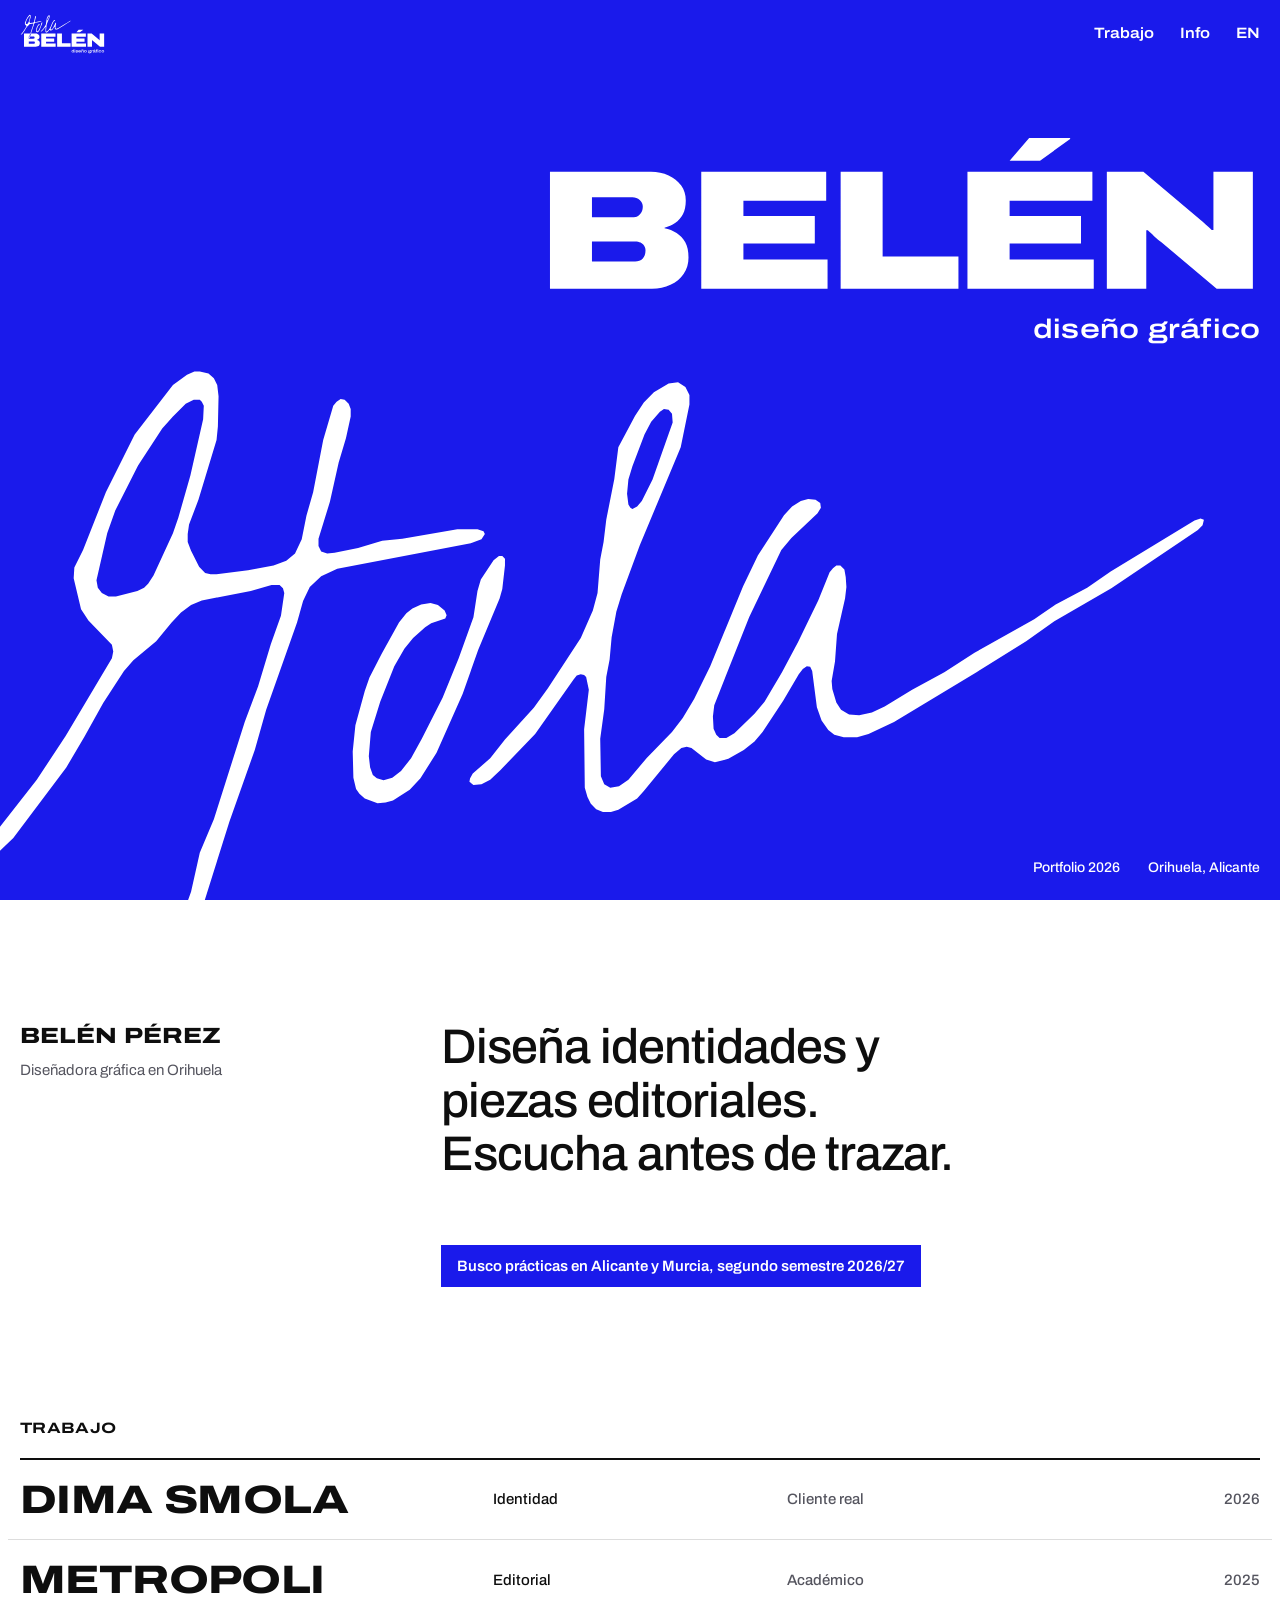
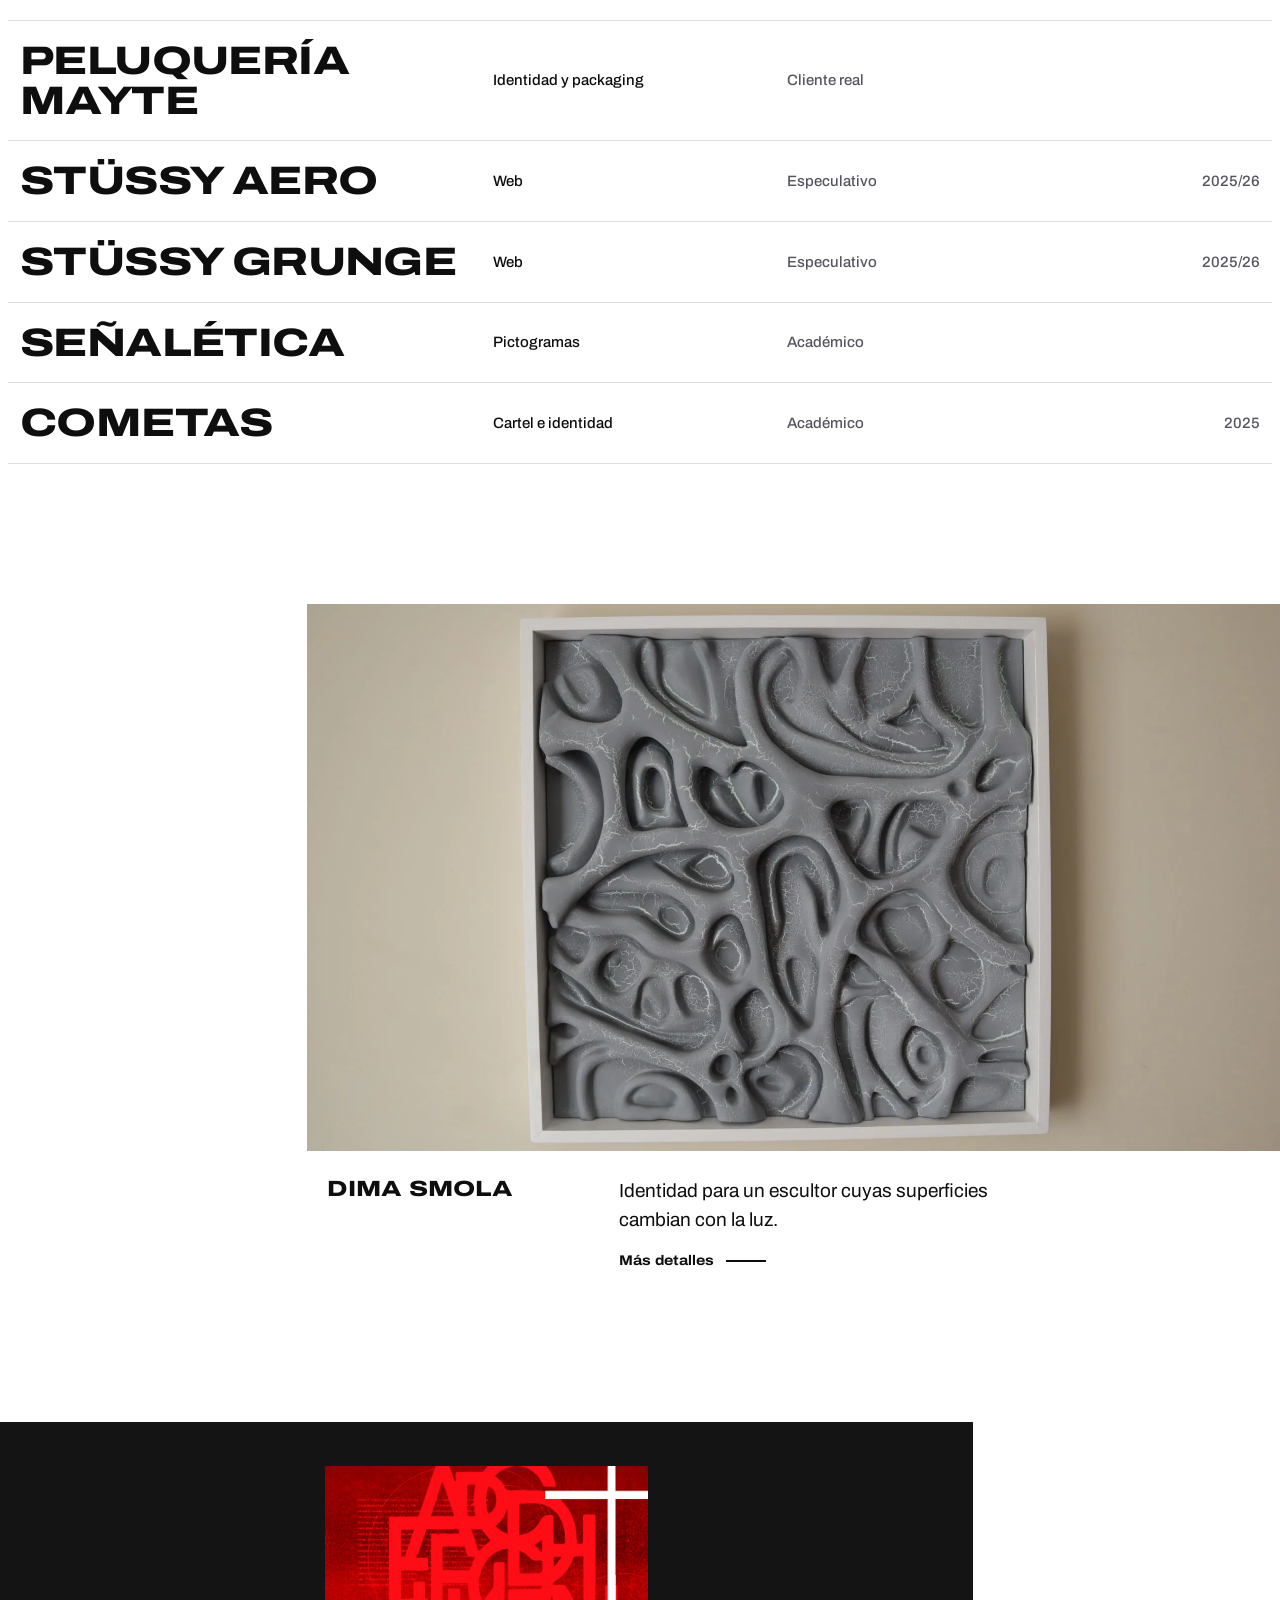
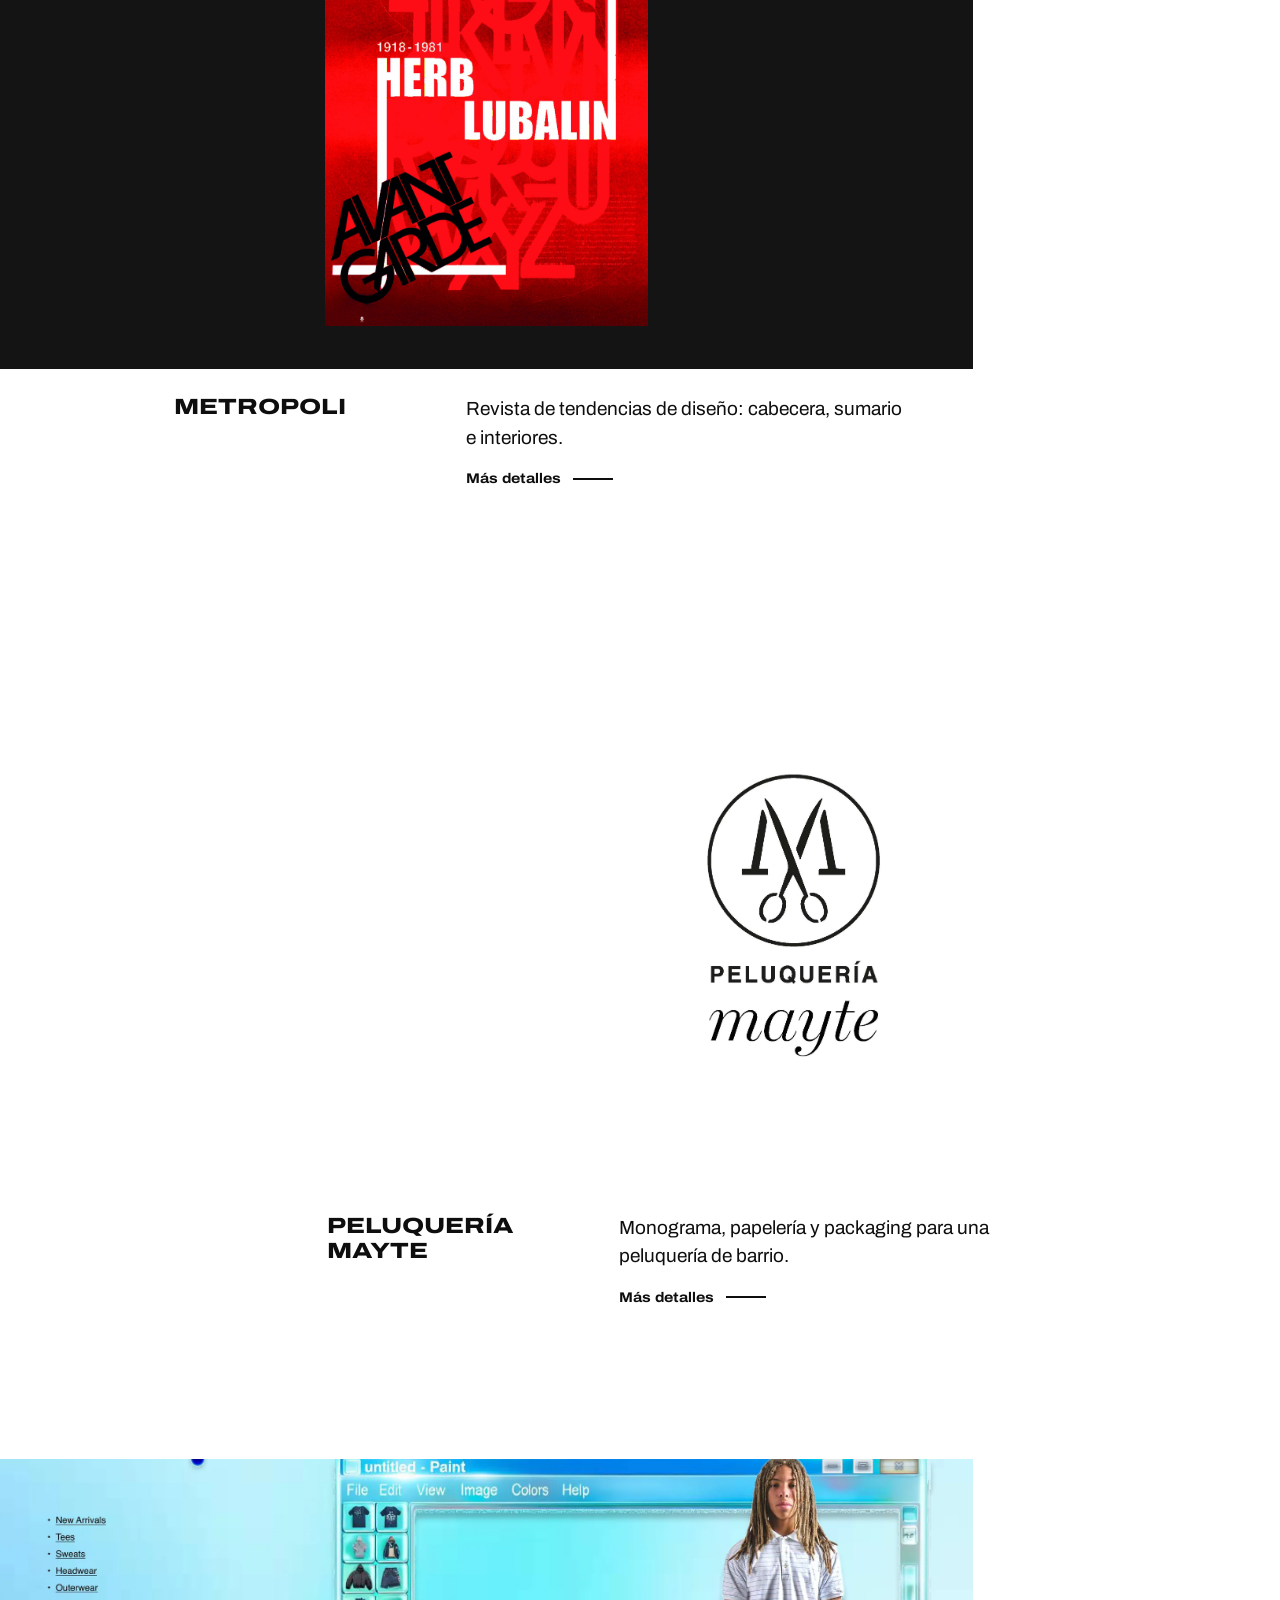
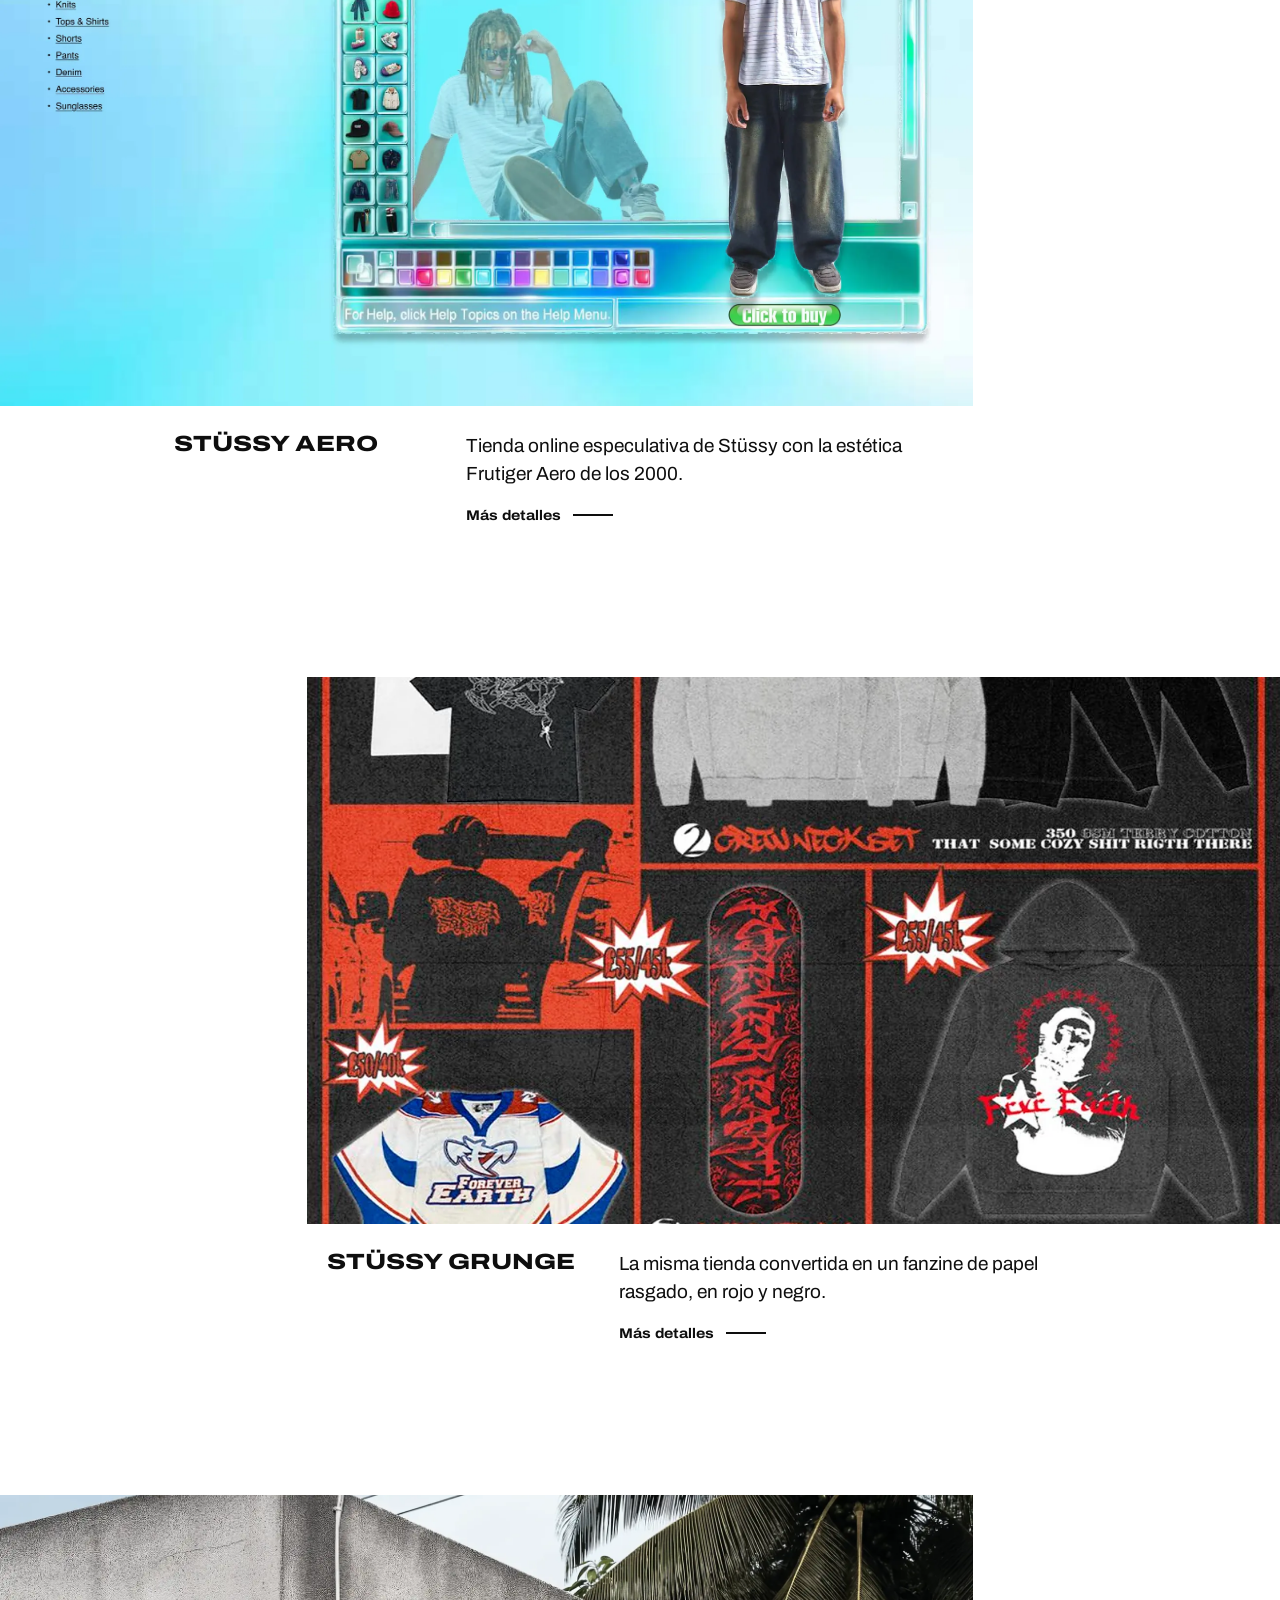
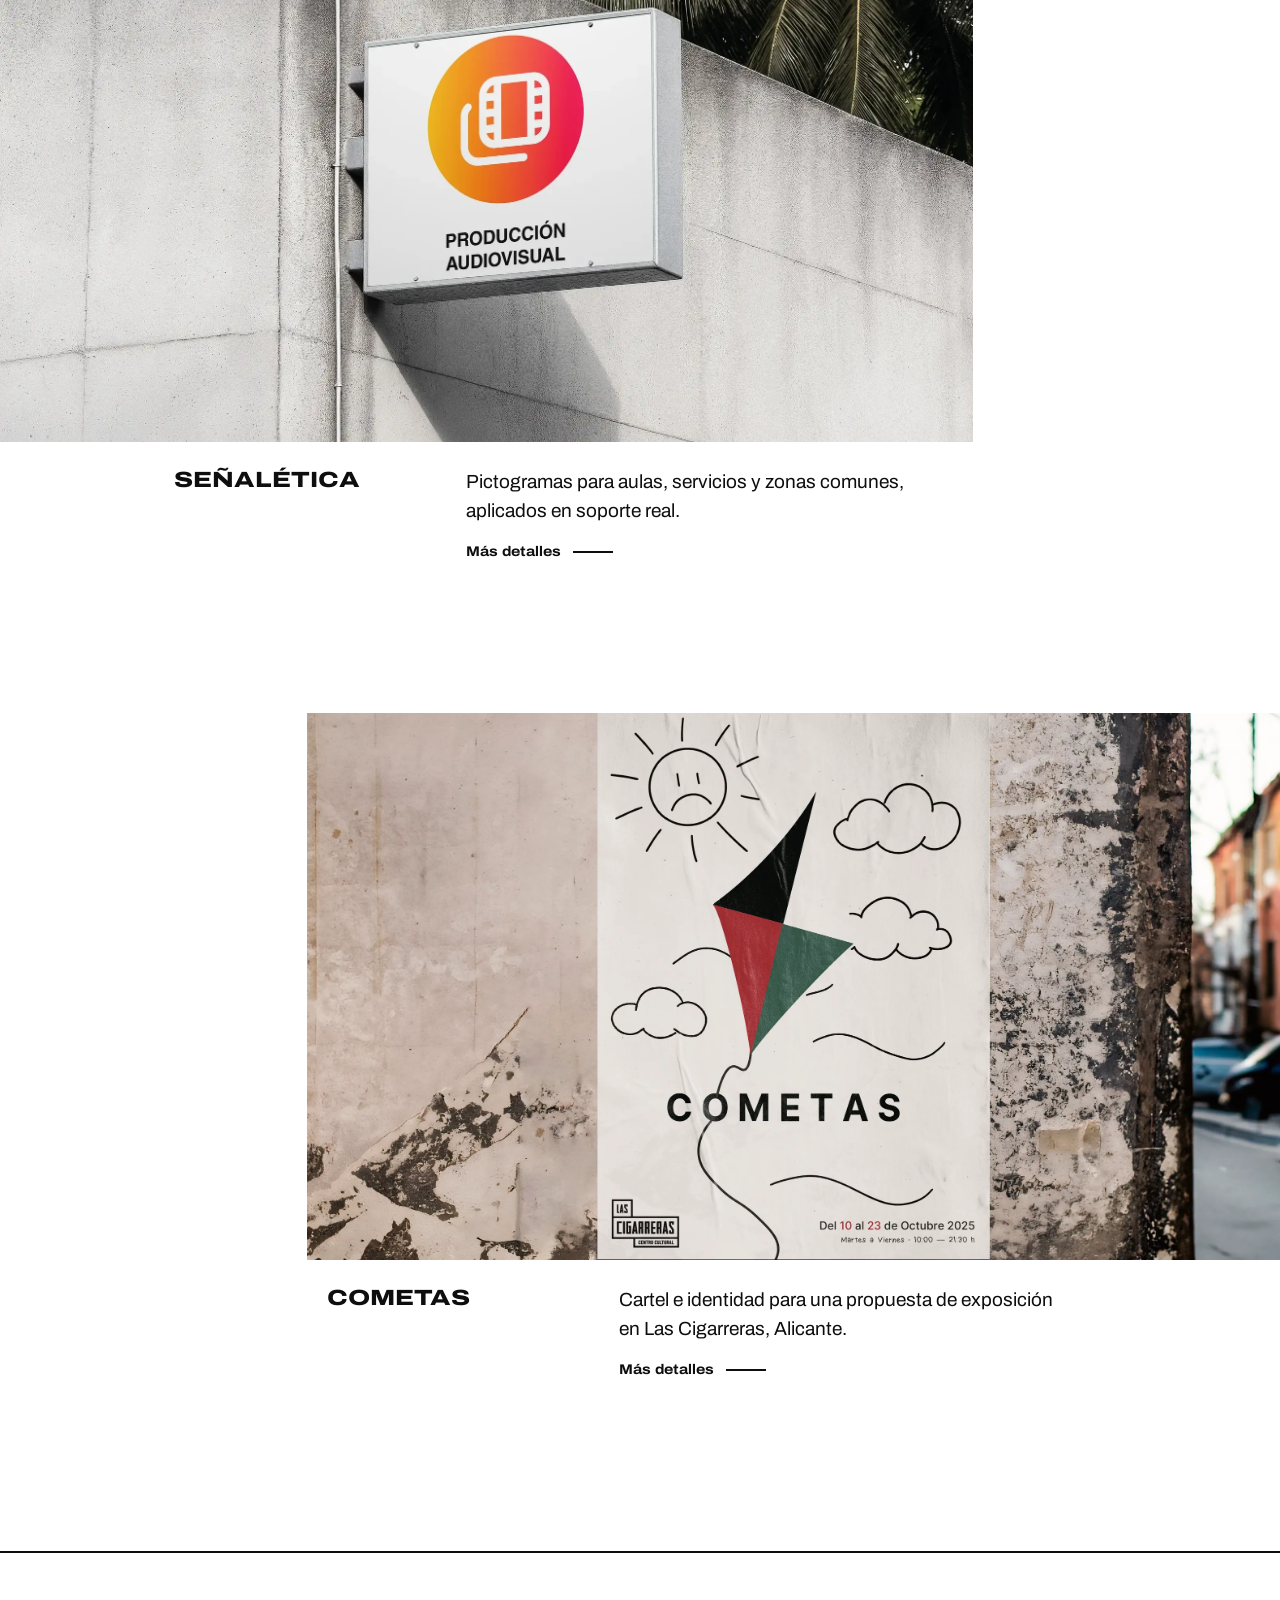
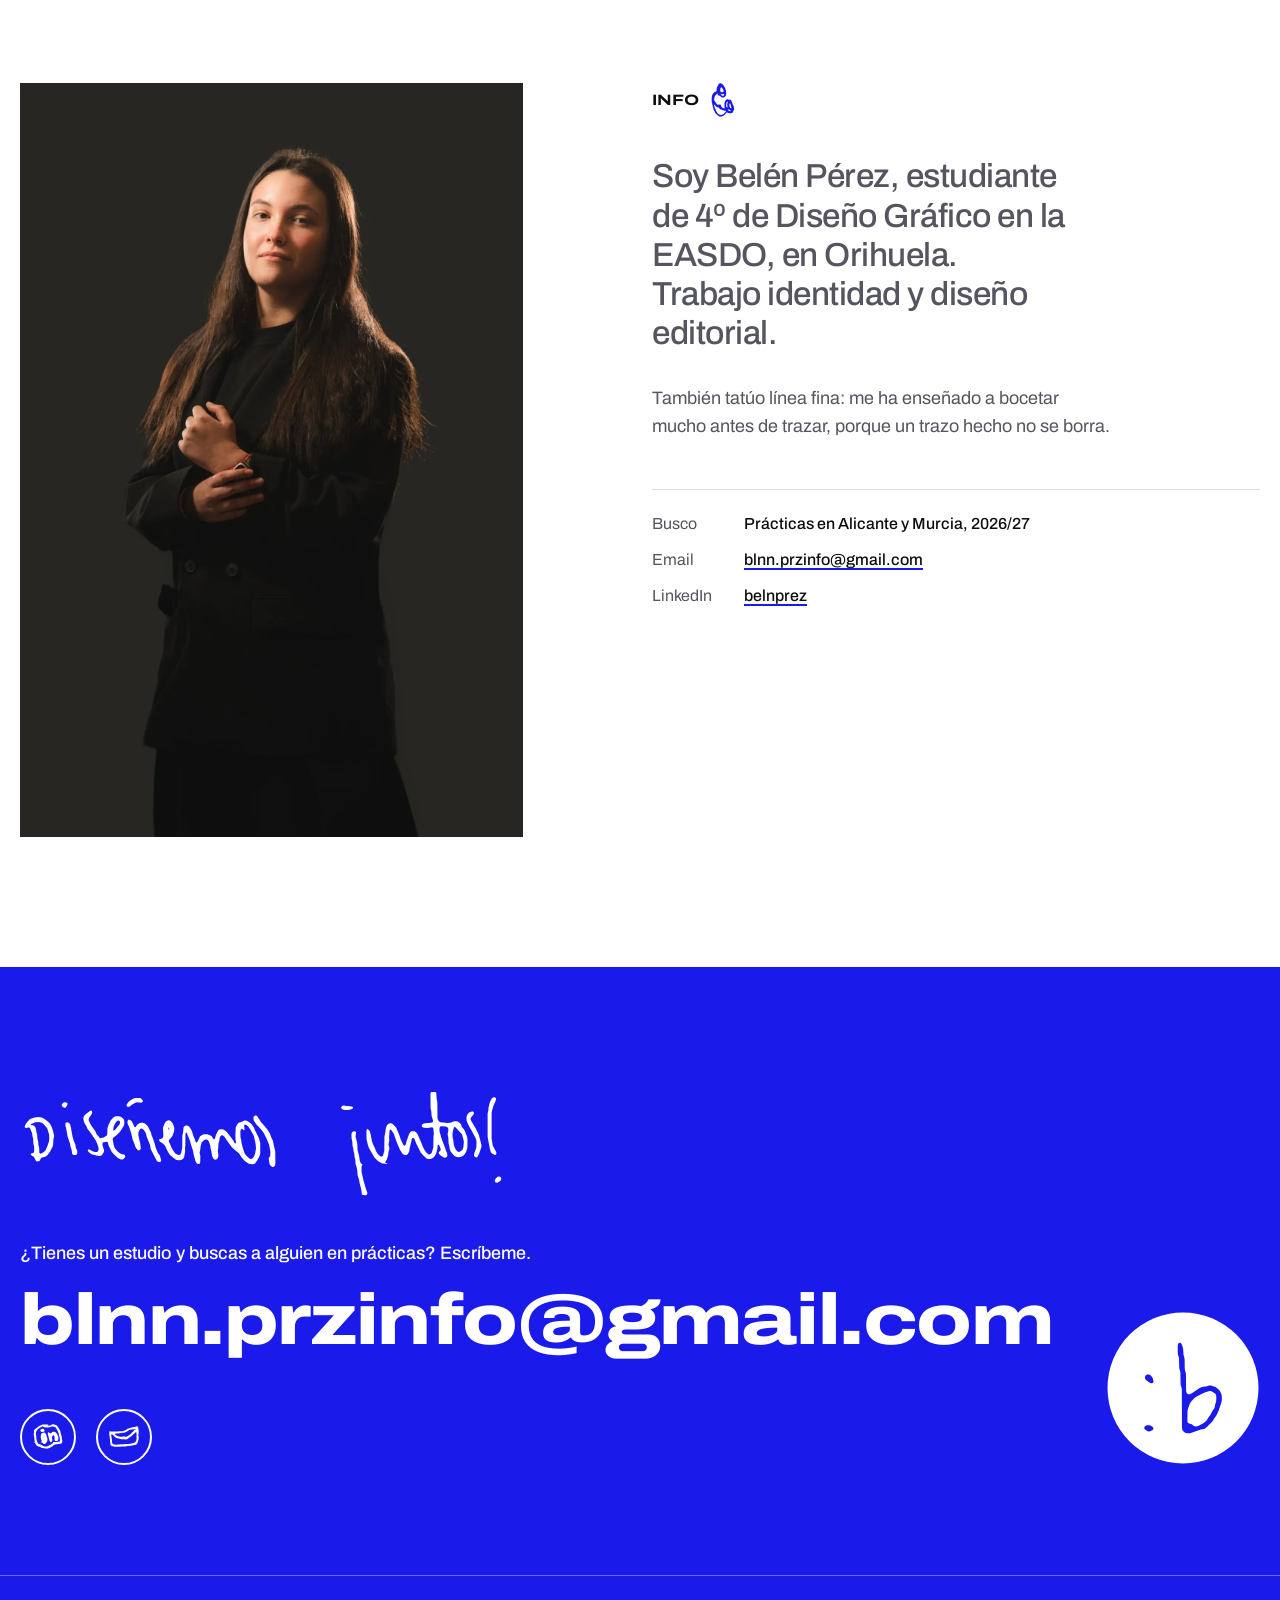
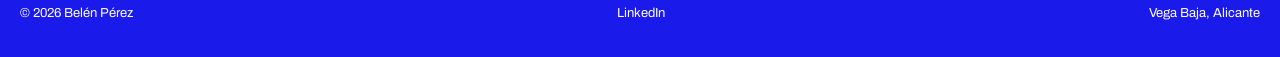
==== commit d5fe3081: "New brand (Hola BELÉN), Stüssy split into Aero and Grunge, SEO and print Applies the new personal br" ====
--- a/index.html
+++ b/index.html
@@ -2,28 +2,51 @@
 <html lang="es">
 <meta charset="utf-8">
 <meta name="viewport" content="width=device-width, initial-scale=1, viewport-fit=cover">
-<title>hola belén</title>
-<link rel="alternate" hreflang="en" href="en/">
-<meta name="description" content="Belén Pérez, diseñadora gráfica. Identidad y diseño editorial.">
-<link rel="icon" href="data:image/svg+xml,%3Csvg xmlns=%27http://www.w3.org/2000/svg%27 viewBox=%270 0 32 32%27%3E%3Crect width=%2732%27 height=%2732%27 fill=%27%23141414%27/%3E%3Ctext x=%2716%27 y=%2724%27 font-family=%27Arial%27 font-weight=%27700%27 font-size=%2722%27 text-anchor=%27middle%27 fill=%27%23F5F2EC%27%3Eb%3C/text%3E%3C/svg%3E">
+<title>Belén Pérez · Diseñadora gráfica en Alicante | Hola Belén</title>
+<meta name="description" content="Portfolio de Belén Pérez, diseñadora gráfica en Orihuela (Alicante). Identidad, diseño editorial, packaging y web. Busco prácticas en Alicante y Murcia.">
+<!-- SEO -->
+<link rel="canonical" href="https://blnnprzinfo-crypto.github.io/holabelen/">
+<link rel="alternate" hreflang="es" href="https://blnnprzinfo-crypto.github.io/holabelen/">
+<link rel="alternate" hreflang="en" href="https://blnnprzinfo-crypto.github.io/holabelen/en/">
+<link rel="alternate" hreflang="x-default" href="https://blnnprzinfo-crypto.github.io/holabelen/">
+<meta name="theme-color" content="#1A1AEB">
+<meta name="author" content="Belén Pérez">
+<meta property="og:type" content="website">
+<meta property="og:site_name" content="Hola Belén">
+<meta property="og:title" content="Belén Pérez · Diseñadora gráfica en Alicante | Hola Belén">
+<meta property="og:description" content="Portfolio de Belén Pérez, diseñadora gráfica en Orihuela (Alicante). Identidad, diseño editorial, packaging y web. Busco prácticas en Alicante y Murcia.">
+<meta property="og:url" content="https://blnnprzinfo-crypto.github.io/holabelen/">
+<meta property="og:image" content="https://blnnprzinfo-crypto.github.io/holabelen/img/og.png">
+<meta property="og:image:width" content="1200">
+<meta property="og:image:height" content="630">
+<meta property="og:image:alt" content="Hola Belén, diseño gráfico">
+<meta property="og:locale" content="es_ES">
+<meta property="og:locale:alternate" content="en_GB">
+<meta name="twitter:card" content="summary_large_image">
+<script type="application/ld+json">{"@context": "https://schema.org", "@type": "Person", "name": "Belén Pérez", "url": "https://blnnprzinfo-crypto.github.io/holabelen/", "image": "https://blnnprzinfo-crypto.github.io/holabelen/img/belen-perez.webp", "sameAs": ["https://www.linkedin.com/in/belnprez"], "address": {"@type": "PostalAddress", "addressLocality": "Orihuela", "addressRegion": "Alicante", "addressCountry": "ES"}, "alumniOf": {"@type": "EducationalOrganization", "name": "EASDO, Escuela de Arte y Superior de Diseño de Orihuela"}, "jobTitle": "Diseñadora gráfica", "knowsAbout": ["Identidad visual", "Diseño editorial", "Packaging", "Diseño web", "Señalética"]}</script>
+<!-- /SEO -->
+<link rel="icon" href="img/marca/simbolo-azul.svg" type="image/svg+xml">
 <link rel="preconnect" href="https://fonts.googleapis.com">
 <link rel="preconnect" href="https://fonts.gstatic.com" crossorigin>
-<link rel="stylesheet" href="https://fonts.googleapis.com/css2?family=Bricolage+Grotesque:opsz,wght@12..96,760&family=Inter:wght@300;400;500&display=swap">
+<link rel="stylesheet" href="https://fonts.googleapis.com/css2?family=Archivo:wdth,wght@62..125,300..900&display=swap">
 <link rel="stylesheet" href="site.css">
 
 <a class="skip" href="#trabajo">Saltar al trabajo</a>
 <header class="site-head">
-  <a class="logo" href="#"><span class="h">hola</span> belén</a>
+  <a class="brand" href="#" aria-label="Hola Belén, inicio"><img class="on-white" src="img/marca/logo-azul.svg" alt="" width="339" height="160"><img class="on-blue" src="img/marca/logo-blanco.svg" alt="" width="339" height="160"></a>
   <nav aria-label="Principal"><a href="#trabajo" data-sec="trabajo">Trabajo</a><a href="#info" data-sec="info">Info</a><a href="en/" hreflang="en" lang="en">EN</a></nav>
 </header>
 
 <!-- ================= HOME ================= -->
 <div id="home">
-  <section class="open hero" aria-label="Portada">
-    <img src="img/dima-ola.webp" alt="Detalle de un relieve de Dima Smola con reflejos perlados">
-    <img src="img/dima-cobre.webp" alt="Detalle de una obra de Dima Smola en cobre">
-    <p class="wordmark logo" aria-label="hola belén"><span class="h">hola</span> <span>belén</span></p>
-    <span class="corner br credit-img">Dima Smola, 2026</span>
+  <section class="hero" aria-label="Portada">
+    <h1 class="sr">Hola, soy Belén Pérez, diseñadora gráfica</h1>
+    <div class="hero-mark" aria-hidden="true">
+      <img class="belen" src="img/marca/belen-blanco.svg" alt="" width="422" height="97">
+      <span class="dg">diseño gráfico</span>
+    </div>
+    <img class="hola" src="img/marca/hola-blanco.svg" alt="" width="374" height="180" aria-hidden="true">
+    <p class="hero-foot"><span>Portfolio 2026</span><span>Orihuela, Alicante</span></p>
   </section>
 
   <section class="intro wrap">
@@ -33,12 +56,13 @@
   </section>
 
   <section class="index wrap" id="trabajo" aria-labelledby="t-trabajo">
-    <h2 id="t-trabajo">Trabajo</h2>
+    <h2 id="t-trabajo" class="sec-title">Trabajo</h2>
     <ol>
       <li><a href="#dima-smola" data-img="img/dima-hero.webp"><span class="t">Dima Smola</span><span class="d">Identidad</span><span class="k">Cliente real</span><span class="y">2026</span></a></li>
       <li><a href="#metropoli" data-img="img/metropoli-herb-lubalin.webp"><span class="t">Metropoli</span><span class="d">Editorial</span><span class="k">Académico</span><span class="y">2025</span></a></li>
       <li><a href="#mayte" data-img="img/mayte-papeleria.webp"><span class="t">Peluquería Mayte</span><span class="d">Identidad y packaging</span><span class="k">Cliente real</span><span class="y"></span></a></li>
-      <li><a href="#stussy" data-img="img/stussy-aero-apertura.webp"><span class="t">Stüssy</span><span class="d">Web</span><span class="k">Especulativo</span><span class="y"></span></a></li>
+      <li><a href="#stussy-aero" data-img="img/stussy-aero-apertura.webp"><span class="t">Stüssy Aero</span><span class="d">Web</span><span class="k">Especulativo</span><span class="y">2025/26</span></a></li>
+      <li><a href="#stussy-grunge" data-img="img/stussy-grunge-productos.webp"><span class="t">Stüssy Grunge</span><span class="d">Web</span><span class="k">Especulativo</span><span class="y">2025/26</span></a></li>
       <li><a href="#senaletica" data-img="img/senaletica-fachada.webp"><span class="t">Señalética</span><span class="d">Pictogramas</span><span class="k">Académico</span><span class="y"></span></a></li>
       <li><a href="#cometas" data-img="img/cometas-cartel-pared.webp"><span class="t">Cometas</span><span class="d">Cartel e identidad</span><span class="k">Académico</span><span class="y">2025</span></a></li>
     </ol>
@@ -48,34 +72,38 @@
   <section class="work" aria-label="Proyectos destacados">
     <a class="proj right" href="#dima-smola">
       <figure><img src="img/dima-hero.webp" alt="Relieve escultórico gris de Dima Smola"></figure>
-      <div class="cap"><h3>Dima Smola</h3><div><p>Identidad para un escultor cuyas superficies cambian con la luz.</p><span class="more small">Más detalles</span></div></div>
+      <div class="cap"><h3>Dima Smola</h3><div><p>Identidad para un escultor cuyas superficies cambian con la luz.</p><span class="more">Más detalles</span></div></div>
     </a>
     <a class="proj left" href="#metropoli">
       <figure class="panel" style="background:#141414"><img src="img/metropoli-herb-lubalin.webp" alt="Página de apertura sobre Herb Lubalin en la revista Metropoli" loading="lazy"></figure>
-      <div class="cap"><h3>Metropoli</h3><div><p>Revista de tendencias de diseño: cabecera, sumario e interiores.</p><span class="more small">Más detalles</span></div></div>
+      <div class="cap"><h3>Metropoli</h3><div><p>Revista de tendencias de diseño: cabecera, sumario e interiores.</p><span class="more">Más detalles</span></div></div>
     </a>
     <a class="proj right" href="#mayte">
       <figure class="panel" style="background:#FFFFFF"><img src="img/mayte-monograma.webp" alt="Monograma de Peluquería Mayte, una M formada por unas tijeras" loading="lazy"></figure>
-      <div class="cap"><h3>Peluquería Mayte</h3><div><p>Monograma, papelería y packaging para una peluquería de barrio.</p><span class="more small">Más detalles</span></div></div>
-    </a>
-    <a class="proj left" href="#stussy">
-      <figure><img src="img/stussy-aero-apertura.webp" alt="Propuesta web Aero para Stüssy, con ventanas de sistema y burbujas" style="object-position:50% 25%" loading="lazy"></figure>
-      <div class="cap"><h3>Stüssy</h3><div><p>Rediseño web especulativo en dos direcciones: Aero y Grunge.</p><span class="more small">Más detalles</span></div></div>
-    </a>
-    <a class="proj right" href="#senaletica">
+      <div class="cap"><h3>Peluquería Mayte</h3><div><p>Monograma, papelería y packaging para una peluquería de barrio.</p><span class="more">Más detalles</span></div></div>
+    </a>
+    <a class="proj left" href="#stussy-aero">
+      <figure><img src="img/stussy-aero-apertura.webp" alt="Dirección Aero de la tienda de Stüssy, con ventana de sistema y burbujas" style="object-position:50% 25%" loading="lazy"></figure>
+      <div class="cap"><h3>Stüssy Aero</h3><div><p>Tienda online especulativa de Stüssy con la estética Frutiger Aero de los 2000.</p><span class="more">Más detalles</span></div></div>
+    </a>
+    <a class="proj right" href="#stussy-grunge">
+      <figure><img src="img/stussy-grunge-productos.webp" alt="Collage rojo y negro de productos de la dirección Grunge" style="object-position:50% 30%" loading="lazy"></figure>
+      <div class="cap"><h3>Stüssy Grunge</h3><div><p>La misma tienda convertida en un fanzine de papel rasgado, en rojo y negro.</p><span class="more">Más detalles</span></div></div>
+    </a>
+    <a class="proj left" href="#senaletica">
       <figure><img src="img/senaletica-fachada.webp" alt="Banderola de producción audiovisual en una fachada de hormigón" loading="lazy"></figure>
-      <div class="cap"><h3>Señalética</h3><div><p>Pictogramas para aulas, servicios y zonas comunes, aplicados en soporte real.</p><span class="more small">Más detalles</span></div></div>
-    </a>
-    <a class="proj left" href="#cometas">
+      <div class="cap"><h3>Señalética</h3><div><p>Pictogramas para aulas, servicios y zonas comunes, aplicados en soporte real.</p><span class="more">Más detalles</span></div></div>
+    </a>
+    <a class="proj right" href="#cometas">
       <figure><img src="img/cometas-cartel-pared.webp" alt="Cartel de Cometas pegado en una pared desconchada" loading="lazy"></figure>
-      <div class="cap"><h3>Cometas</h3><div><p>Cartel e identidad para una propuesta de exposición en Las Cigarreras, Alicante.</p><span class="more small">Más detalles</span></div></div>
+      <div class="cap"><h3>Cometas</h3><div><p>Cartel e identidad para una propuesta de exposición en Las Cigarreras, Alicante.</p><span class="more">Más detalles</span></div></div>
     </a>
   </section>
 
   <section class="info wrap" id="info">
     <figure class="me"><img src="img/belen-perez.webp" alt="Retrato de Belén Pérez con americana negra sobre fondo oscuro" width="1334" height="2000" loading="lazy"></figure>
     <div class="about">
-      <h2>Info</h2>
+      <h2>Info <img class="cara" src="img/marca/mano-cara-azul.svg" alt="" width="23" height="34" aria-hidden="true"></h2>
       <p class="big">Soy Belén Pérez, estudiante de 4º de Diseño Gráfico en la EASDO, en Orihuela. Trabajo identidad y diseño editorial.</p>
       <p>También tatúo línea fina: me ha enseñado a bocetar mucho antes de trazar, porque un trazo hecho no se borra.</p>
       <dl>
@@ -86,11 +114,19 @@
     </div>
   </section>
 
-  <section class="contact wrap" id="contacto">
-    <p>¿Tienes un estudio y buscas a alguien en prácticas? Escríbeme.</p>
-    <a class="mail" href="mailto:blnn.przinfo@gmail.com">blnn.przinfo@gmail.com</a>
-  </section>
-  <footer class="wrap"><span>© 2026 Belén Pérez</span><a href="https://www.linkedin.com/in/belnprez">LinkedIn</a><span>Vega Baja, Alicante</span></footer>
+  <section class="contact" id="contacto">
+    <div class="wrap">
+      <img class="mano" src="img/marca/mano-disenemos-blanco.svg" alt="¡Diseñemos juntos!" width="265" height="53">
+      <p>¿Tienes un estudio y buscas a alguien en prácticas? Escríbeme.</p>
+      <a class="mail" href="mailto:blnn.przinfo@gmail.com">blnn.przinfo@gmail.com</a>
+      <ul class="social" aria-label="Contacto">
+        <li><a href="https://www.linkedin.com/in/belnprez"><img src="img/marca/mano-in-blanco.svg" alt="LinkedIn" width="31" height="26"></a></li>
+        <li><a href="mailto:blnn.przinfo@gmail.com"><img src="img/marca/mano-sobre-blanco.svg" alt="Email" width="31" height="22"></a></li>
+      </ul>
+      <img class="simbolo" src="img/marca/simbolo-blanco.svg" alt="" width="153" height="153" aria-hidden="true">
+    </div>
+    <footer class="wrap"><span>© 2026 Belén Pérez</span><a href="https://www.linkedin.com/in/belnprez">LinkedIn</a><span>Vega Baja, Alicante</span></footer>
+  </section>
 </div>
 
 <!-- ================= PROYECTO: DIMA SMOLA ================= -->
@@ -134,7 +170,7 @@
     <div class="plate"><img src="img/dima-instagram.webp" alt="Plantillas de Instagram"></div>
   </section>
 
-  <a class="next wrap" href="#metropoli"><span>Siguiente proyecto</span><b>Metropoli</b></a>
+  <a class="next" href="#metropoli"><span class="wrap"><span>Siguiente proyecto</span><b>Metropoli</b></span></a>
   <footer class="wrap"><span>© 2026 Belén Pérez</span><a href="#info">Info</a><span>Vega Baja, Alicante</span></footer>
 </div>
 
@@ -182,7 +218,7 @@
     <div class="plate"><img src="img/metropoli-mockup.webp" alt="Pliego impreso con el texto Diseño en transformación y el sumario a color" loading="lazy"></div>
   </section>
 
-  <a class="next wrap" href="#mayte"><span>Siguiente proyecto</span><b>Peluquería Mayte</b></a>
+  <a class="next" href="#mayte"><span class="wrap"><span>Siguiente proyecto</span><b>Peluquería Mayte</b></span></a>
   <footer class="wrap"><span>© 2026 Belén Pérez</span><a href="#info">Info</a><span>Vega Baja, Alicante</span></footer>
 </div>
 
@@ -242,49 +278,84 @@
     <div class="plate"><img src="img/mayte-mupi.webp" alt="Mupi en la calle con la campaña Tu belleza, nuestra pasión" loading="lazy"></div>
   </section>
 
-  <a class="next wrap" href="#stussy"><span>Siguiente proyecto</span><b>Stüssy</b></a>
-  <footer class="wrap"><span>© 2026 Belén Pérez</span><a href="#info">Info</a><span>Vega Baja, Alicante</span></footer>
-</div>
-
-<!-- ================= PROYECTO: STÜSSY ================= -->
-<div id="stussy" class="case" hidden>
-  <section class="open two" aria-label="Apertura del proyecto">
-    <img src="img/stussy-aero-apertura.webp" alt="Dirección Aero: web con cielo azul, ventana de sistema y burbujas de cristal" style="object-position:50% 20%">
+  <a class="next" href="#stussy-aero"><span class="wrap"><span>Siguiente proyecto</span><b>Stüssy Aero</b></span></a>
+  <footer class="wrap"><span>© 2026 Belén Pérez</span><a href="#info">Info</a><span>Vega Baja, Alicante</span></footer>
+</div>
+
+<!-- ================= PROYECTO: STÜSSY AERO ================= -->
+<div id="stussy-aero" class="case" hidden>
+  <section class="open two" aria-label="Apertura del proyecto">
+    <img src="img/stussy-aero-apertura.webp" alt="Dirección Aero: web con cielo turquesa, ventana de sistema y burbujas de cristal" style="object-position:50% 20%">
+    <img src="img/stussy-burbuja-chaqueta.webp" alt="Chaqueta varsity dentro de una burbuja de cristal">
+    <span class="corner bl">Stüssy Aero</span>
+    <span class="corner br">web · proyecto especulativo</span>
+  </section>
+
+  <header class="case-head wrap">
+    <h1>Stüssy Aero</h1>
+    <p class="tag">Proyecto especulativo</p>
+    <dl class="meta" aria-label="Datos del proyecto"><div><dt>Tipo</dt><dd>Especulativo</dd></div><div><dt>Disciplinas</dt><dd>Diseño web</dd></div><div><dt>Curso</dt><dd>2025/26</dd></div><div><dt>Estilo</dt><dd>Frutiger Aero</dd></div></dl>
+  </header>
+
+  <section class="case-text wrap">
+    <p class="lead">La tienda online de Stüssy convertida en un escritorio de principios de los 2000, con cielo turquesa y productos dentro de burbujas.</p>
+    <div class="body">
+      <p>Esta dirección sale del Frutiger Aero, la estética optimista de las interfaces de aquellos años. Revisé la web de Disney Channel de 2008 y la de Windows Vista de 2007 y me quedé con sus degradados brillantes, los reflejos y las formas orgánicas.</p>
+      <p>El fondo es turquesa claro y los botones usan fucsia, rojo, verde y azul con efecto glossy. Los productos flotan en burbujas que se pinchan para ver la ficha. Por debajo, la página se ordena en módulos, igual que la versión Grunge.</p>
+      <p class="credit">Proyecto especulativo, sin encargo ni relación con la marca · Moodboard con referencias de terceros · Fotografías de producto y modelos: Stüssy</p>
+    </div>
+  </section>
+
+  <section class="plates" aria-label="Imágenes del proyecto">
+    <div class="plate"><img src="img/stussy-aero-moodboard.webp" alt="Moodboard Frutiger Aero con degradados, burbujas y pantallas de los 2000" loading="lazy"></div>
+    <div class="plate"><img src="img/stussy-aero-wireframe.webp" alt="Wireframe de la dirección Aero" loading="lazy"></div>
+    <div class="plate web" style="background:#74F0FA"><img src="img/stussy-aero-web.webp" alt="Página completa de la dirección Aero" loading="lazy"></div>
+    <div class="quad sq">
+      <img src="img/stussy-burbuja-chaqueta.webp" alt="Chaqueta varsity dentro de una burbuja" loading="lazy">
+      <img src="img/stussy-burbuja-camiseta.webp" alt="Camiseta azul dentro de una burbuja" loading="lazy">
+      <img src="img/stussy-burbuja-gorra.webp" alt="Gorra negra dentro de una burbuja" loading="lazy">
+      <img src="img/stussy-burbuja-sudadera.webp" alt="Sudadera dentro de una burbuja" loading="lazy">
+    </div>
+    <div class="plate"><img src="img/stussy-aero-color.webp" alt="Gama cromática de la dirección Aero" loading="lazy"></div>
+  </section>
+
+  <a class="next" href="#stussy-grunge"><span class="wrap"><span>Siguiente proyecto</span><b>Stüssy Grunge</b></span></a>
+  <footer class="wrap"><span>© 2026 Belén Pérez</span><a href="#info">Info</a><span>Vega Baja, Alicante</span></footer>
+</div>
+
+<!-- ================= PROYECTO: STÜSSY GRUNGE ================= -->
+<div id="stussy-grunge" class="case" hidden>
+  <section class="open two" aria-label="Apertura del proyecto">
     <img src="img/stussy-grunge-productos.webp" alt="Dirección Grunge: collage rojo y negro con productos">
-    <span class="corner bl">Stüssy</span>
+    <img src="img/stussy-grunge-moodboard.webp" alt="Moodboard grunge con fanzines, carteles y tipografía expresiva" style="object-position:70% 50%">
+    <span class="corner bl">Stüssy Grunge</span>
     <span class="corner br">web · proyecto especulativo</span>
   </section>
 
   <header class="case-head wrap">
-    <h1>Stüssy</h1>
+    <h1>Stüssy Grunge</h1>
     <p class="tag">Proyecto especulativo</p>
-    <dl class="meta" aria-label="Datos del proyecto"><div><dt>Tipo</dt><dd>Especulativo</dd></div><div><dt>Disciplinas</dt><dd>Diseño web</dd></div></dl>
-  </header>
-
-  <section class="case-text wrap">
-    <p class="lead">Dos tiendas online para Stüssy que no se parecen en nada. Una es de cristal y cielo azul, la otra de fotocopia y cinta.</p>
-    <div class="body">
-        <p>La dirección Aero recupera la estética de los escritorios de los 2000. Fondo de cielo, ventanas de sistema operativo y productos metidos en burbujas de cristal que se pinchan para ver la ficha.</p>
-        <p>La dirección Grunge va al otro extremo. Collage en rojo y negro, recortes, estallidos y una tipografía rota para la sección de más vendidos y una promoción de noviembre.</p>
-      <p class="credit">Proyecto especulativo, sin encargo ni relación con la marca · Proyecto académico · Fotografías de producto y modelos: Stüssy</p>
-    </div>
-  </section>
-
-  <section class="plates" aria-label="Imágenes del proyecto">
-    <div class="duo pages">
-      <img src="img/stussy-aero-web.webp" alt="Página completa de la dirección Aero" loading="lazy">
-      <img src="img/stussy-grunge-web.webp" alt="Página completa de la dirección Grunge" loading="lazy">
-    </div>
-    <div class="quad sq">
-      <img src="img/stussy-burbuja-chaqueta.webp" alt="Chaqueta varsity dentro de una burbuja de cristal" loading="lazy">
-      <img src="img/stussy-burbuja-camiseta.webp" alt="Camiseta azul dentro de una burbuja de cristal" loading="lazy">
-      <img src="img/stussy-burbuja-gorra.webp" alt="Gorra negra dentro de una burbuja de cristal" loading="lazy">
-      <img src="img/stussy-burbuja-sudadera.webp" alt="Sudadera dentro de una burbuja de cristal" loading="lazy">
-    </div>
+    <dl class="meta" aria-label="Datos del proyecto"><div><dt>Tipo</dt><dd>Especulativo</dd></div><div><dt>Disciplinas</dt><dd>Diseño web</dd></div><div><dt>Curso</dt><dd>2025/26</dd></div><div><dt>Estilo</dt><dd>Grunge, fanzine</dd></div></dl>
+  </header>
+
+  <section class="case-text wrap">
+    <p class="lead">La tienda online de Stüssy montada como un fanzine fotocopiado, con papel rasgado y rojo sobre negro.</p>
+    <div class="body">
+      <p>Partí del streetwear y de la cultura skate en la que nació la marca. Analicé webs que llevan el collage a la pantalla, como Self Seekers o la de Eminem de 2008, y usé la textura y el desgaste como parte de la interfaz.</p>
+      <p>El negro es la base, el blanco aparece como papel rasgado entre secciones y el rojo #BE0000 marca precios y marcos. Debajo del ruido hay una retícula de 12 columnas con los productos en módulos de tres, para que la tienda se siga usando bien.</p>
+      <p class="credit">Proyecto especulativo, sin encargo ni relación con la marca · Moodboard con referencias de terceros · Fotografías de producto y modelos: Stüssy</p>
+    </div>
+  </section>
+
+  <section class="plates" aria-label="Imágenes del proyecto">
+    <div class="plate"><img src="img/stussy-grunge-moodboard.webp" alt="Moodboard grunge con fanzines, carteles y tipografía expresiva" loading="lazy"></div>
+    <div class="plate"><img src="img/stussy-grunge-wireframe.webp" alt="Wireframe de la dirección Grunge" loading="lazy"></div>
+    <div class="plate web" style="background:#0E0E0E"><img src="img/stussy-grunge-web.webp" alt="Página completa de la dirección Grunge" loading="lazy"></div>
     <div class="plate panel dark"><img src="img/stussy-grunge-productos.webp" alt="Collage de productos de la dirección Grunge" loading="lazy"></div>
-  </section>
-
-  <a class="next wrap" href="#senaletica"><span>Siguiente proyecto</span><b>Señalética</b></a>
+    <div class="plate"><img src="img/stussy-grunge-color.webp" alt="Gama cromática de la dirección Grunge: rojo, negro y blanco" loading="lazy"></div>
+  </section>
+
+  <a class="next" href="#senaletica"><span class="wrap"><span>Siguiente proyecto</span><b>Señalética</b></span></a>
   <footer class="wrap"><span>© 2026 Belén Pérez</span><a href="#info">Info</a><span>Vega Baja, Alicante</span></footer>
 </div>
 
@@ -331,7 +402,7 @@
     <div class="plate"><img src="img/senaletica-fachada.webp" alt="Banderola de producción audiovisual en fachada" loading="lazy"></div>
   </section>
 
-  <a class="next wrap" href="#cometas"><span>Siguiente proyecto</span><b>Cometas</b></a>
+  <a class="next" href="#cometas"><span class="wrap"><span>Siguiente proyecto</span><b>Cometas</b></span></a>
   <footer class="wrap"><span>© 2026 Belén Pérez</span><a href="#info">Info</a><span>Vega Baja, Alicante</span></footer>
 </div>
 
@@ -374,7 +445,7 @@
     </div>
   </section>
 
-  <a class="next wrap" href="#dima-smola"><span>Siguiente proyecto</span><b>Dima Smola</b></a>
+  <a class="next" href="#dima-smola"><span class="wrap"><span>Siguiente proyecto</span><b>Dima Smola</b></span></a>
   <footer class="wrap"><span>© 2026 Belén Pérez</span><a href="#info">Info</a><span>Vega Baja, Alicante</span></footer>
 </div>
 
--- a/site.css
+++ b/site.css
@@ -1,174 +1,193 @@
-/* hola belén — estilos compartidos por la versión ES (index.html) y EN (en/index.html)
-   Marca: papel #F5F2EC · tinta #141414 · azul calco #3B2FD9 (solo acentos y hover)
-   Tipos: Bricolage Grotesque 760 (logo y títulos) · Inter (textos) */
+/* Hola BELÉN · diseño gráfico — estilos compartidos ES (index.html) y EN (en/index.html)
+   Marca: azul #1A1AEB · negro #0E0E0E · blanco #FFFFFF
+   Tipografía web: Archivo (variable). Ancho 125 % para titulares, en la línea del BELÉN del logotipo.
+   Al final del archivo está la maquetación para imprimir o exportar a PDF (A4 horizontal). */
 :root{
-  --papel:#F5F2EC; --tinta:#141414; --calco:#3B2FD9; --gris:#6E6B66; --linea:rgba(20,20,20,.16); --hueso:#ECE7DE;
-  --display:"Bricolage Grotesque","Helvetica Neue",Arial,sans-serif;
-  --text:"Inter",system-ui,-apple-system,"Segoe UI",sans-serif;
-  --gut:max(20px, env(safe-area-inset-left,0px));
-  --gutr:max(20px, env(safe-area-inset-right,0px));
-  --max:1600px;
-}
-@media (prefers-color-scheme: dark){:root:not([data-theme="light"]){--papel:#121212;--tinta:#F1EEE8;--calco:#8F88FF;--gris:#A3A09A;--linea:rgba(241,238,232,.18);--hueso:#1C1B1A;color-scheme:dark}}
-:root[data-theme="dark"]{--papel:#121212;--tinta:#F1EEE8;--calco:#8F88FF;--gris:#A3A09A;--linea:rgba(241,238,232,.18);--hueso:#1C1B1A;color-scheme:dark}
-
+  --azul:#1A1AEB; --negro:#0E0E0E; --blanco:#FFFFFF; --gris:#55555F; --linea:rgba(14,14,14,.14); --fondo-img:#EFEFF4;
+  --font:"Archivo","Helvetica Neue",Arial,sans-serif;
+  --gut:max(20px, env(safe-area-inset-left,0px)); --gutr:max(20px, env(safe-area-inset-right,0px));
+  --max:1600px; --head:68px;
+  color-scheme:light;
+}
 *{box-sizing:border-box}
 html{-webkit-text-size-adjust:100%}
-body{margin:0;background:var(--papel);color:var(--tinta);font-family:var(--text);font-weight:300;line-height:1.5;-webkit-font-smoothing:antialiased}
+body{margin:0;background:var(--blanco);color:var(--negro);font-family:var(--font);font-weight:400;font-stretch:100%;line-height:1.5;-webkit-font-smoothing:antialiased}
 img{display:block;max-width:100%}
 a{color:inherit;text-decoration:none}
-a:focus-visible,button:focus-visible{outline:2px solid var(--calco);outline-offset:4px}
-::selection{background:var(--calco);color:#fff}
+a:focus-visible,button:focus-visible{outline:3px solid var(--azul);outline-offset:4px}
+.contact a:focus-visible,.hero a:focus-visible,.next:focus-visible{outline-color:var(--blanco)}
+::selection{background:var(--azul);color:var(--blanco)}
 .wrap{max-width:var(--max);margin-inline:auto;padding-left:var(--gut);padding-right:var(--gutr)}
-.logo{font-family:var(--display);font-weight:760;letter-spacing:-.02em;white-space:nowrap}
-.logo .h{-webkit-text-fill-color:transparent;-webkit-text-stroke:.055em currentColor}
-.skip{position:absolute;left:-9999px;top:8px;background:var(--tinta);color:var(--papel);padding:8px 12px;z-index:50}
+.sr{position:absolute;width:1px;height:1px;overflow:hidden;clip-path:inset(50%);white-space:nowrap}
+.skip{position:absolute;left:-9999px;top:8px;background:var(--azul);color:var(--blanco);padding:8px 12px;z-index:50}
 .skip:focus{left:8px}
+/* titulares de marca: palo seco extendido en mayúsculas */
+.x{font-stretch:125%;font-weight:800;text-transform:uppercase;letter-spacing:-.01em}
 
 /* ---------- cabecera fija ---------- */
-.site-head{position:fixed;inset:0 0 auto;z-index:20;display:flex;justify-content:space-between;align-items:center;gap:16px;padding:16px var(--gutr) 16px var(--gut);color:#fff;mix-blend-mode:difference;pointer-events:none}
-.site-head a{pointer-events:auto}
-.site-head .logo{font-size:20px;transition:opacity .3s}
-.en-portada .site-head .logo{opacity:0;pointer-events:none}
-.site-head nav{display:flex;gap:22px;font-size:14px;font-weight:400}
-.site-head nav a{position:relative}
-.site-head nav a::after{content:"";position:absolute;left:0;right:0;bottom:-3px;height:1px;background:currentColor;transform:scaleX(0);transform-origin:left;transition:transform .3s}
+.site-head{position:fixed;inset:0 0 auto;z-index:20;height:var(--head);display:flex;justify-content:space-between;align-items:center;gap:16px;padding:0 var(--gutr) 0 var(--gut);background:var(--blanco);border-bottom:1px solid var(--linea);transition:background .25s,border-color .25s}
+.site-head .brand img{height:40px;width:auto}
+.site-head .brand .on-blue{display:none}
+.site-head nav{display:flex;gap:26px;font-size:15px;font-weight:600;font-stretch:112%}
+.site-head nav a{padding:10px 0;position:relative}
+.site-head nav a::after{content:"";position:absolute;left:0;right:0;bottom:4px;height:2px;background:currentColor;transform:scaleX(0);transform-origin:left;transition:transform .25s}
 .site-head nav a:hover::after,.site-head nav a[aria-current="page"]::after{transform:scaleX(1)}
-
-/* ---------- apertura a sangre ---------- */
-.open{position:relative;display:grid;grid-template-columns:1fr 1fr;height:100svh;min-height:560px;max-height:1200px;overflow:hidden;background:#1B1A18}
-.open img{width:100%;height:100%;min-height:0;object-fit:cover}
-.open::after{content:"";position:absolute;inset:0;z-index:1;pointer-events:none;background:linear-gradient(rgba(0,0,0,.35),transparent 120px),linear-gradient(0deg,rgba(0,0,0,.45),transparent 45%)}
-.corner{position:absolute;z-index:2;color:#fff;font-size:13px;font-weight:400}
-.corner.bl{bottom:20px;left:var(--gut)} .corner.br{bottom:20px;right:var(--gutr);text-align:right}
-
-/* portada: el logotipo es la imagen principal */
-.hero .wordmark{position:absolute;z-index:2;left:calc(var(--gut) - .04em);right:var(--gutr);bottom:48px;margin:0;color:#fff;font-size:clamp(64px,17.2vw,300px);line-height:.8;letter-spacing:-.045em}
-.hero .wordmark span{display:inline-block}
-.hero .credit-img{bottom:20px}
+.site-head nav a:hover{color:var(--azul)}
+.en-portada .site-head{background:transparent;border-color:transparent;color:var(--blanco)}
+.en-portada .site-head .on-white{display:none} .en-portada .site-head .on-blue{display:block}
+.site-head .brand{transition:opacity .25s} .en-portada .site-head .brand{opacity:0;pointer-events:none}
+.en-portada .site-head nav a:hover{color:var(--blanco)}
+
+/* ---------- portada: composición de la tarjeta ---------- */
+.hero{position:relative;height:100svh;min-height:600px;max-height:1100px;background:var(--azul);color:var(--blanco);overflow:hidden}
+.hero-mark{position:absolute;right:var(--gutr);top:calc(var(--head) + 7vh);width:min(56vw,900px);text-align:right}
+.hero-mark .belen{width:100%;height:auto}
+.hero-mark .dg{display:block;margin-top:.5em;font-size:clamp(16px,2.1vw,34px);font-weight:600;font-stretch:125%;letter-spacing:.005em}
+.hero .hola{position:absolute;left:-3vw;bottom:-7vh;width:min(98vw,1500px);max-width:none;height:auto}
+.hero-foot{position:absolute;right:var(--gutr);bottom:22px;margin:0;display:flex;gap:28px;font-size:14px;font-weight:500}
 @media (prefers-reduced-motion:no-preference){
-  .hero .wordmark span{animation:sube 1.1s cubic-bezier(.2,.7,.1,1) both}
-  .hero .wordmark span+span{animation-delay:.12s}
-  @keyframes sube{from{transform:translateY(40%);opacity:0}to{transform:none;opacity:1}}
+  .hero .hola{animation:traza 1.2s cubic-bezier(.2,.7,.1,1) both .1s}
+  .hero-mark{animation:entra .8s cubic-bezier(.2,.7,.1,1) both}
+  @keyframes traza{from{clip-path:inset(0 100% 0 0)}to{clip-path:inset(0 0 0 0)}}
+  @keyframes entra{from{opacity:0;transform:translateY(12px)}to{opacity:1;transform:none}}
 }
 
 /* ---------- presentación ---------- */
-.intro{display:grid;grid-template-columns:repeat(12,1fr);gap:24px;padding-block:120px 140px}
-.intro .who{grid-column:1/5;font-size:15px;font-weight:400}
-.intro .who b{display:block;font-family:var(--display);font-weight:760;font-size:22px;letter-spacing:-.015em;margin-bottom:4px}
+.intro{display:grid;grid-template-columns:repeat(12,1fr);gap:24px;padding-block:120px 130px}
+.intro .who{grid-column:1/5;margin:0;font-size:15px}
+.intro .who b{display:block;font-size:22px;font-stretch:125%;font-weight:800;text-transform:uppercase;margin-bottom:6px}
 .intro .who span{color:var(--gris)}
-.intro .claim{grid-column:5/13;margin:0;font-size:clamp(30px,3.9vw,60px);line-height:1.12;letter-spacing:-.02em;max-width:20ch}
-.intro .status{grid-column:5/13;margin:36px 0 0;display:flex;align-items:center;gap:10px;font-size:15px;font-weight:400}
-.intro .status::before{content:"";width:10px;height:10px;background:var(--calco)}
-
-/* ---------- índice de proyectos ---------- */
+.intro .claim{grid-column:5/13;margin:0;font-size:clamp(30px,3.8vw,58px);line-height:1.1;font-weight:500;letter-spacing:-.02em;max-width:20ch}
+.intro .status{grid-column:5/13;margin:40px 0 0;display:inline-flex;align-items:center;gap:12px;justify-self:start;padding:10px 16px;background:var(--azul);color:var(--blanco);font-size:15px;font-weight:600}
+
+/* ---------- índice ---------- */
 .index{padding-bottom:140px}
-.index h2,.feature-head{font-family:var(--display);font-weight:760;font-size:22px;letter-spacing:-.015em;margin:0 0 20px}
-.index ol{list-style:none;margin:0;padding:0;border-top:1px solid var(--linea)}
-.index li a{display:grid;grid-template-columns:4fr 3fr 3fr 2fr;gap:24px;align-items:baseline;padding:22px 0;border-bottom:1px solid var(--linea);transition:color .2s,padding .3s}
-.index .t{font-family:var(--display);font-weight:760;font-size:clamp(26px,3.2vw,48px);line-height:1;letter-spacing:-.03em}
-.index .d,.index .k,.index .y{font-size:15px;font-weight:400}
+.sec-title{font-size:15px;font-weight:700;font-stretch:125%;text-transform:uppercase;letter-spacing:.02em;margin:0 0 18px;display:flex;align-items:center;gap:12px}
+.index ol{list-style:none;margin:0;padding:0;border-top:2px solid var(--negro)}
+.index li a{display:grid;grid-template-columns:5fr 3fr 3fr 2fr;gap:24px;align-items:center;padding:20px 12px;margin-inline:-12px;border-bottom:1px solid var(--linea);transition:background .18s,color .18s}
+.index .t{font-size:clamp(24px,3.1vw,46px);line-height:1;font-stretch:125%;font-weight:800;text-transform:uppercase;letter-spacing:-.015em}
+.index .d,.index .k,.index .y{font-size:15px;font-weight:500}
 .index .k,.index .y{color:var(--gris)} .index .y{text-align:right}
-.index li a:hover,.index li a:focus-visible{color:var(--calco)}
-.index li a:hover .k,.index li a:hover .y{color:var(--calco)}
-@media (hover:hover){.index li a:hover{padding-left:14px}}
-.peek{position:fixed;z-index:15;left:0;top:0;width:min(30vw,420px);aspect-ratio:4/3;pointer-events:none;opacity:0;transform:translate(0,-50%) scale(.92);transition:opacity .25s,transform .35s cubic-bezier(.2,.7,.2,1);overflow:hidden;background:#1B1A18}
+.index li a:hover,.index li a:focus-visible{background:var(--azul);color:var(--blanco)}
+.index li a:hover .k,.index li a:hover .y,.index li a:focus-visible .k,.index li a:focus-visible .y{color:var(--blanco)}
+.peek{position:fixed;z-index:15;left:0;top:0;width:min(30vw,420px);aspect-ratio:4/3;pointer-events:none;opacity:0;transform:translate(0,-50%) scale(.94);transition:opacity .2s,transform .3s cubic-bezier(.2,.7,.2,1);overflow:hidden;background:var(--fondo-img);border:3px solid var(--blanco)}
 .peek.on{opacity:1;transform:translate(0,-50%) scale(1)}
 .peek img{width:100%;height:100%;object-fit:cover}
 @media (hover:none){.peek{display:none}}
 
-/* ---------- proyectos destacados ---------- */
-.work{display:flex;flex-direction:column;gap:160px;padding-bottom:180px}
-.proj{display:flex;flex-direction:column;gap:28px}
-.proj figure{margin:0;width:76%;aspect-ratio:16/9;overflow:hidden;background:var(--hueso)}
+/* ---------- destacados ---------- */
+.work{display:flex;flex-direction:column;gap:150px;padding-bottom:170px}
+.proj{display:flex;flex-direction:column;gap:26px}
+.proj figure{margin:0;width:76%;aspect-ratio:16/9;overflow:hidden;background:var(--fondo-img)}
 .proj.right figure{margin-left:auto}
-.proj figure img{width:100%;height:100%;object-fit:cover;transition:transform 1.2s cubic-bezier(.2,.7,.2,1)}
+.proj figure img{width:100%;height:100%;object-fit:cover;transition:transform 1.1s cubic-bezier(.2,.7,.2,1)}
 .proj figure.panel{display:flex;align-items:center;justify-content:center}
 .proj figure.panel img{width:auto;height:84%;object-fit:contain}
 .proj:hover figure img{transform:scale(1.025)}
-.cap{display:grid;grid-template-columns:220px minmax(0,1fr);gap:32px;max-width:940px;padding-left:var(--gut);padding-right:var(--gutr)}
-.proj.left .cap{margin-left:12%}
-.proj.right .cap{margin-left:24%}
-.cap h3{font-family:var(--display);font-weight:760;font-size:24px;letter-spacing:-.02em;margin:0;line-height:1.2}
+.cap{display:grid;grid-template-columns:260px minmax(0,1fr);gap:32px;max-width:980px;padding-left:var(--gut);padding-right:var(--gutr)}
+.proj.left .cap{margin-left:12%} .proj.right .cap{margin-left:24%}
+.cap h3{margin:0;font-size:22px;line-height:1.15;font-stretch:125%;font-weight:800;text-transform:uppercase}
 .cap p{margin:0;font-size:19px;line-height:1.5;max-width:40ch}
-.more{display:inline-flex;align-items:center;gap:12px;margin-top:16px;font-size:14px;font-weight:500}
-.more::after{content:"";width:40px;height:1px;background:currentColor;transition:width .3s}
-.proj:hover .more{color:var(--calco)} .proj:hover .more::after{width:72px}
+.more{display:inline-flex;align-items:center;gap:12px;margin-top:16px;font-size:14px;font-weight:700;font-stretch:112%}
+.more::after{content:"";width:40px;height:2px;background:currentColor;transition:width .3s}
+.proj:hover .more{color:var(--azul)} .proj:hover .more::after{width:72px}
 
 /* ---------- info ---------- */
-.info{display:grid;grid-template-columns:repeat(12,1fr);gap:24px;padding-block:140px 120px;border-top:1px solid var(--linea)}
-.info .me{grid-column:1/6;margin:0;aspect-ratio:2/3;overflow:hidden;background:#1B1A18;align-self:start;position:sticky;top:80px}
+.info{display:grid;grid-template-columns:repeat(12,1fr);gap:24px;padding-block:130px;border-top:2px solid var(--negro)}
+.info .me{grid-column:1/6;margin:0;aspect-ratio:2/3;overflow:hidden;background:#1B1A18;align-self:start;position:sticky;top:calc(var(--head) + 24px)}
 .info .me img{width:100%;height:100%;object-fit:cover;object-position:50% 18%}
 .info .about{grid-column:7/13}
-.info h2{font-family:var(--display);font-weight:760;font-size:22px;letter-spacing:-.015em;margin:0 0 40px}
-.info .big{margin:0 0 32px;font-size:clamp(26px,2.6vw,40px);line-height:1.2;letter-spacing:-.015em;max-width:22ch}
-.info p{margin:0 0 18px;font-size:18px;line-height:1.55;max-width:46ch;color:var(--gris)}
-.info dl{display:grid;grid-template-columns:auto 1fr;gap:12px 32px;margin:48px 0 0;padding-top:24px;border-top:1px solid var(--linea);font-size:16px;font-weight:400}
-.info dt{color:var(--gris)} .info dd{margin:0}
-.info dd a{border-bottom:1px solid currentColor} .info dd a:hover{color:var(--calco)}
-
-/* ---------- contacto ---------- */
-.contact{padding-block:120px 60px;border-top:1px solid var(--linea)}
-.contact p{margin:0 0 18px;font-size:18px;font-weight:400}
-.contact .mail{display:inline-block;font-family:var(--display);font-weight:760;font-size:clamp(30px,6.4vw,112px);line-height:1;letter-spacing:-.04em;word-break:break-all;transition:color .2s}
-.contact .mail:hover{color:var(--calco)}
-footer{display:flex;justify-content:space-between;gap:16px;flex-wrap:wrap;padding-block:28px 36px;color:var(--gris);font-size:13px}
-footer a:hover{color:var(--calco)}
+.info h2{margin:0 0 40px;font-size:15px;font-weight:700;font-stretch:125%;text-transform:uppercase;display:flex;align-items:center;gap:12px}
+.info h2 .cara{height:34px;width:auto}
+.info .big{margin:0 0 30px;font-size:clamp(26px,2.6vw,40px);line-height:1.18;font-weight:500;letter-spacing:-.015em;max-width:22ch}
+.info p{margin:0 0 18px;font-size:18px;line-height:1.6;max-width:46ch;color:var(--gris)}
+.info dl{display:grid;grid-template-columns:auto 1fr;gap:12px 32px;margin:48px 0 0;padding-top:22px;border-top:1px solid var(--linea);font-size:16px}
+.info dt{color:var(--gris)} .info dd{margin:0;font-weight:500}
+.info dd a{border-bottom:2px solid var(--azul)} .info dd a:hover{color:var(--azul)}
+
+/* ---------- contacto en azul ---------- */
+.contact{background:var(--azul);color:var(--blanco);padding-top:120px;position:relative;overflow:hidden}
+.contact .wrap{position:relative}
+.contact .mano{width:clamp(240px,38vw,620px);height:auto;margin-bottom:40px}
+.contact p{margin:0 0 18px;font-size:18px;font-weight:500}
+.contact .mail{display:inline-block;font-size:clamp(26px,5.6vw,98px);line-height:1;font-stretch:125%;font-weight:800;letter-spacing:-.02em;word-break:break-all;border-bottom:4px solid transparent;transition:border-color .2s}
+.contact .mail:hover{border-color:var(--blanco)}
+.social{list-style:none;display:flex;gap:20px;margin:48px 0 0;padding:0}
+.social a{display:grid;place-items:center;width:56px;height:56px;border:2px solid var(--blanco);border-radius:50%;transition:background .2s}
+.social a:hover{background:rgba(255,255,255,.15)}
+.social img{width:30px;height:auto}
+.contact .simbolo{position:absolute;right:var(--gutr);bottom:0;width:clamp(90px,12vw,170px);height:auto}
+footer{display:flex;justify-content:space-between;gap:16px;flex-wrap:wrap;padding-block:28px 34px;font-size:13px;color:var(--gris)}
+.contact footer{margin-top:110px;border-top:1px solid rgba(255,255,255,.35);color:var(--blanco)}
+footer a:hover{text-decoration:underline}
 
 /* ---------- página de proyecto ---------- */
-.case .open.one{grid-template-columns:1fr}
-.case-head{padding-block:110px 0}
-.case-head h1{font-family:var(--display);font-weight:760;font-size:clamp(52px,10vw,176px);line-height:.88;letter-spacing:-.045em;margin:0}
-.case-head .tag{display:inline-block;margin:20px 0 0;padding:4px 10px;border:1px solid currentColor;font-size:13px;font-weight:500}
-.meta{display:grid;grid-template-columns:repeat(4,1fr);gap:24px;margin:56px 0 0;padding-top:20px;border-top:1px solid var(--linea);font-size:15px;font-weight:400}
-.meta dt{color:var(--gris);margin-bottom:4px} .meta dd{margin:0}
+.open{position:relative;display:grid;grid-template-columns:1fr 1fr;height:100svh;min-height:560px;max-height:1100px;overflow:hidden;background:var(--negro)}
+.open img{width:100%;height:100%;min-height:0;object-fit:cover}
+.open::after{content:"";position:absolute;inset:0;z-index:1;pointer-events:none;background:linear-gradient(0deg,rgba(0,0,0,.5),transparent 30%)}
+.corner{position:absolute;z-index:2;color:var(--blanco);font-size:14px;font-weight:600}
+.corner.bl{bottom:20px;left:var(--gut)} .corner.br{bottom:20px;right:var(--gutr);text-align:right}
+.case-head{padding-block:100px 0}
+.case-head h1{margin:0;font-size:clamp(46px,8.6vw,150px);line-height:.92;font-stretch:125%;font-weight:800;text-transform:uppercase;letter-spacing:-.025em;overflow-wrap:anywhere}
+.case-head .tag{display:inline-block;margin:22px 0 0;padding:6px 12px;background:var(--azul);color:var(--blanco);font-size:13px;font-weight:700;font-stretch:112%}
+.meta{display:grid;grid-template-columns:repeat(4,1fr);gap:24px;margin:56px 0 0;padding-top:18px;border-top:2px solid var(--negro);font-size:15px}
+.meta dt{color:var(--gris);margin-bottom:4px} .meta dd{margin:0;font-weight:600}
 .case-text{display:grid;grid-template-columns:repeat(12,1fr);gap:24px;padding-block:72px 120px}
-.case-text .lead{grid-column:1/7;margin:0;font-size:clamp(26px,2.7vw,42px);line-height:1.2;letter-spacing:-.015em;max-width:22ch}
+.case-text .lead{grid-column:1/7;margin:0;font-size:clamp(26px,2.6vw,40px);line-height:1.18;font-weight:500;letter-spacing:-.015em;max-width:22ch}
 .case-text .body{grid-column:8/13}
 .case-text .body p{margin:0 0 18px;font-size:18px;line-height:1.6;color:var(--gris)}
-.case-text .body .credit{margin-top:28px;font-size:13px;line-height:1.5;color:var(--gris)}
-#trabajo,#info,#contacto{scroll-margin-top:72px}
+.case-text .body .credit{margin-top:28px;font-size:13px;line-height:1.5}
 .plates{display:flex;flex-direction:column;gap:12px}
 .plate{position:relative}
 .plate img{width:100%}
-.plate.panel{display:flex;justify-content:center;padding:6vw 16px;background:#fff}
-.plate.panel.dark{background:#141414}
+.plate.panel{display:flex;justify-content:center;padding:6vw 16px;background:var(--blanco);border-block:1px solid var(--linea)}
+.plate.panel.dark{background:var(--negro);border:0}
 .plate.panel img{width:auto;max-width:100%;max-height:80vh}
+.plate.web{display:flex;justify-content:center;padding:6vw 16px}
+.plate.web img{width:min(100%,760px);box-shadow:0 20px 60px rgba(0,0,0,.25)}
 .duo{display:grid;grid-template-columns:1fr 1fr;gap:12px}
 .duo img{width:100%;height:100%;object-fit:cover;aspect-ratio:4/5}
 .duo.pages img{aspect-ratio:auto;height:auto}
 .quad{display:grid;grid-template-columns:repeat(4,1fr);gap:12px}
 .quad img{width:100%;aspect-ratio:9/16;object-fit:cover}
 .quad.sq img{aspect-ratio:1}
-.grid4{display:grid;grid-template-columns:repeat(4,1fr);gap:12px;background:#fff}
+.grid4{display:grid;grid-template-columns:repeat(4,1fr);gap:12px;background:var(--blanco)}
 .grid4 img{width:100%;height:auto}
 .grid4 .span3{grid-column:span 3;width:100%;height:100%;object-fit:cover}
-.next{display:block;padding-block:140px 100px;border-top:1px solid var(--linea);margin-top:140px}
-.next span{display:block;font-size:15px;font-weight:400;color:var(--gris);margin-bottom:12px}
-.next b{display:block;font-family:var(--display);font-weight:760;font-size:clamp(48px,9vw,160px);line-height:.9;letter-spacing:-.045em;transition:color .2s}
-.next:hover b{color:var(--calco)}
+.next{display:block;margin-top:120px;background:var(--azul);color:var(--blanco);padding-block:110px 90px;transition:background .2s}
+.next:hover{background:var(--negro)}
+.next > span > span{display:block;font-size:15px;font-weight:600;margin-bottom:14px}
+.next b{display:block;font-size:clamp(44px,8.4vw,150px);line-height:.92;font-stretch:125%;font-weight:800;text-transform:uppercase;letter-spacing:-.025em}
+.case > footer{color:var(--gris)}
+#trabajo,#info,#contacto{scroll-margin-top:calc(var(--head) + 12px)}
 
 /* ---------- móvil ---------- */
 @media (max-width:820px){
-  .site-head{padding-block:14px}
-  .site-head nav{gap:16px}
-  .open{min-height:520px}
-  .hero .wordmark{bottom:56px}
+  :root{--head:60px}
+  .site-head .brand img{height:32px}
+  .site-head nav{gap:18px;font-size:14px}
+  .hero{min-height:560px}
+  .hero-mark{width:84vw;top:calc(var(--head) + 6vh)}
+  .hero .hola{width:150vw;left:-12vw;bottom:8vh}
+  .hero-foot{left:var(--gut);justify-content:space-between}
   .intro,.info,.case-text{grid-template-columns:1fr;gap:0}
-  .intro{padding-block:72px 96px}
+  .intro{padding-block:72px 90px}
   .intro .who,.intro .claim,.intro .status{grid-column:1}
   .intro .claim{margin-top:28px}
-  .index li a{grid-template-columns:1fr auto;gap:6px 16px;padding:18px 0}
+  .index li a{grid-template-columns:1fr auto;gap:6px 16px;padding:16px 12px}
   .index .t{grid-column:1/3}
-  .index .d{grid-column:1} .index .k{display:none} .index .y{grid-column:2}
+  .index .k{display:none} .index .y{grid-column:2}
   .work{gap:96px}
   .proj figure{width:100%}
   .proj figure.panel img{height:78%}
   .proj.left .cap,.proj.right .cap{margin-left:0}
   .cap{grid-template-columns:1fr;gap:8px}
-  .info{padding-block:96px}
+  .info{padding-block:90px}
   .info .me{grid-column:1;position:static;width:min(78%,420px);margin-bottom:48px}
   .info .about{grid-column:1}
+  .contact{padding-top:90px}
+  .contact .simbolo{position:static;margin-top:48px}
+  .contact footer{margin-top:60px}
   .meta{grid-template-columns:1fr 1fr;row-gap:20px}
   .case-text{padding-block:48px 80px}
   .case-text .lead,.case-text .body{grid-column:1}
@@ -177,6 +196,45 @@
   .grid4{grid-template-columns:repeat(3,1fr)}
   .grid4 .span3{grid-column:span 2}
   .duo{grid-template-columns:1fr}
-  .next{padding-block:96px 72px;margin-top:96px}
+  .next{margin-top:90px;padding-block:80px 64px}
 }
 @media (prefers-reduced-motion:reduce){*{transition:none!important;animation:none!important}}
+
+/* =====================================================================
+   PDF / IMPRESIÓN — A4 horizontal, una lámina por página.
+   Imprime la home (portada, índice, info, contacto) y todos los proyectos.
+   ===================================================================== */
+@page{size:A4 landscape;margin:0}
+@media print{
+  :root{--gut:14mm;--gutr:14mm}
+  html,body{width:297mm;background:var(--blanco);-webkit-print-color-adjust:exact;print-color-adjust:exact}
+  .site-head,.skip,.peek,.work,.next,.case > footer,.contact footer,.social{display:none!important}
+  .case[hidden],#home[hidden]{display:block!important}
+  .wrap{max-width:none}
+  /* cada bloque grande ocupa su propia lámina */
+  .hero,.intro,.index,.info,.contact,.case .open,.case-head,.plate,.duo,.quad,.grid4{break-before:page;break-inside:avoid}
+  .hero{height:210mm;min-height:0;max-height:none}
+  .hero .hola,.hero-mark{animation:none}
+  .hero-mark{top:24mm;width:150mm} .hero .hola{width:250mm;bottom:-8mm;left:-6mm}
+  .intro{height:210mm;padding-block:40mm 0;align-content:start}
+  .index{height:210mm;padding-block:18mm 0}
+  .index li a{padding:3.4mm 0;margin:0}
+  .index .t{font-size:22pt}
+  .info{height:210mm;padding-block:16mm 0;border:0}
+  .info .me{position:static;grid-column:1/5;height:178mm;width:auto}
+  .info .about{grid-column:6/13}
+  .contact{height:210mm;padding-top:40mm}
+  .case .open{height:210mm;min-height:0;max-height:none}
+  .case-head{padding-block:16mm 0}
+  .case-head h1{font-size:46pt}
+  .meta{margin-top:7mm;font-size:10pt}
+  .case-text{padding-block:9mm 0;break-before:avoid}
+  .case-text .body .credit{font-size:8.5pt;margin-top:4mm}
+  .case-text .body p{font-size:11pt}
+  .case-text .lead{font-size:20pt}
+  .plate,.duo,.quad,.grid4{height:210mm;display:flex;align-items:center;justify-content:center;gap:4mm;padding:10mm;background:var(--blanco);border:0}
+  .plate img,.plate.panel img,.plate.web img{width:auto;height:auto;max-width:100%;max-height:190mm;object-fit:contain;box-shadow:none}
+  .duo img,.quad img{flex:1 1 0;min-width:0;width:auto;height:auto;max-height:190mm;object-fit:contain;aspect-ratio:auto}
+  .grid4{display:grid;grid-template-columns:repeat(7,1fr);align-content:center}
+  .grid4 .span3{display:none}
+}
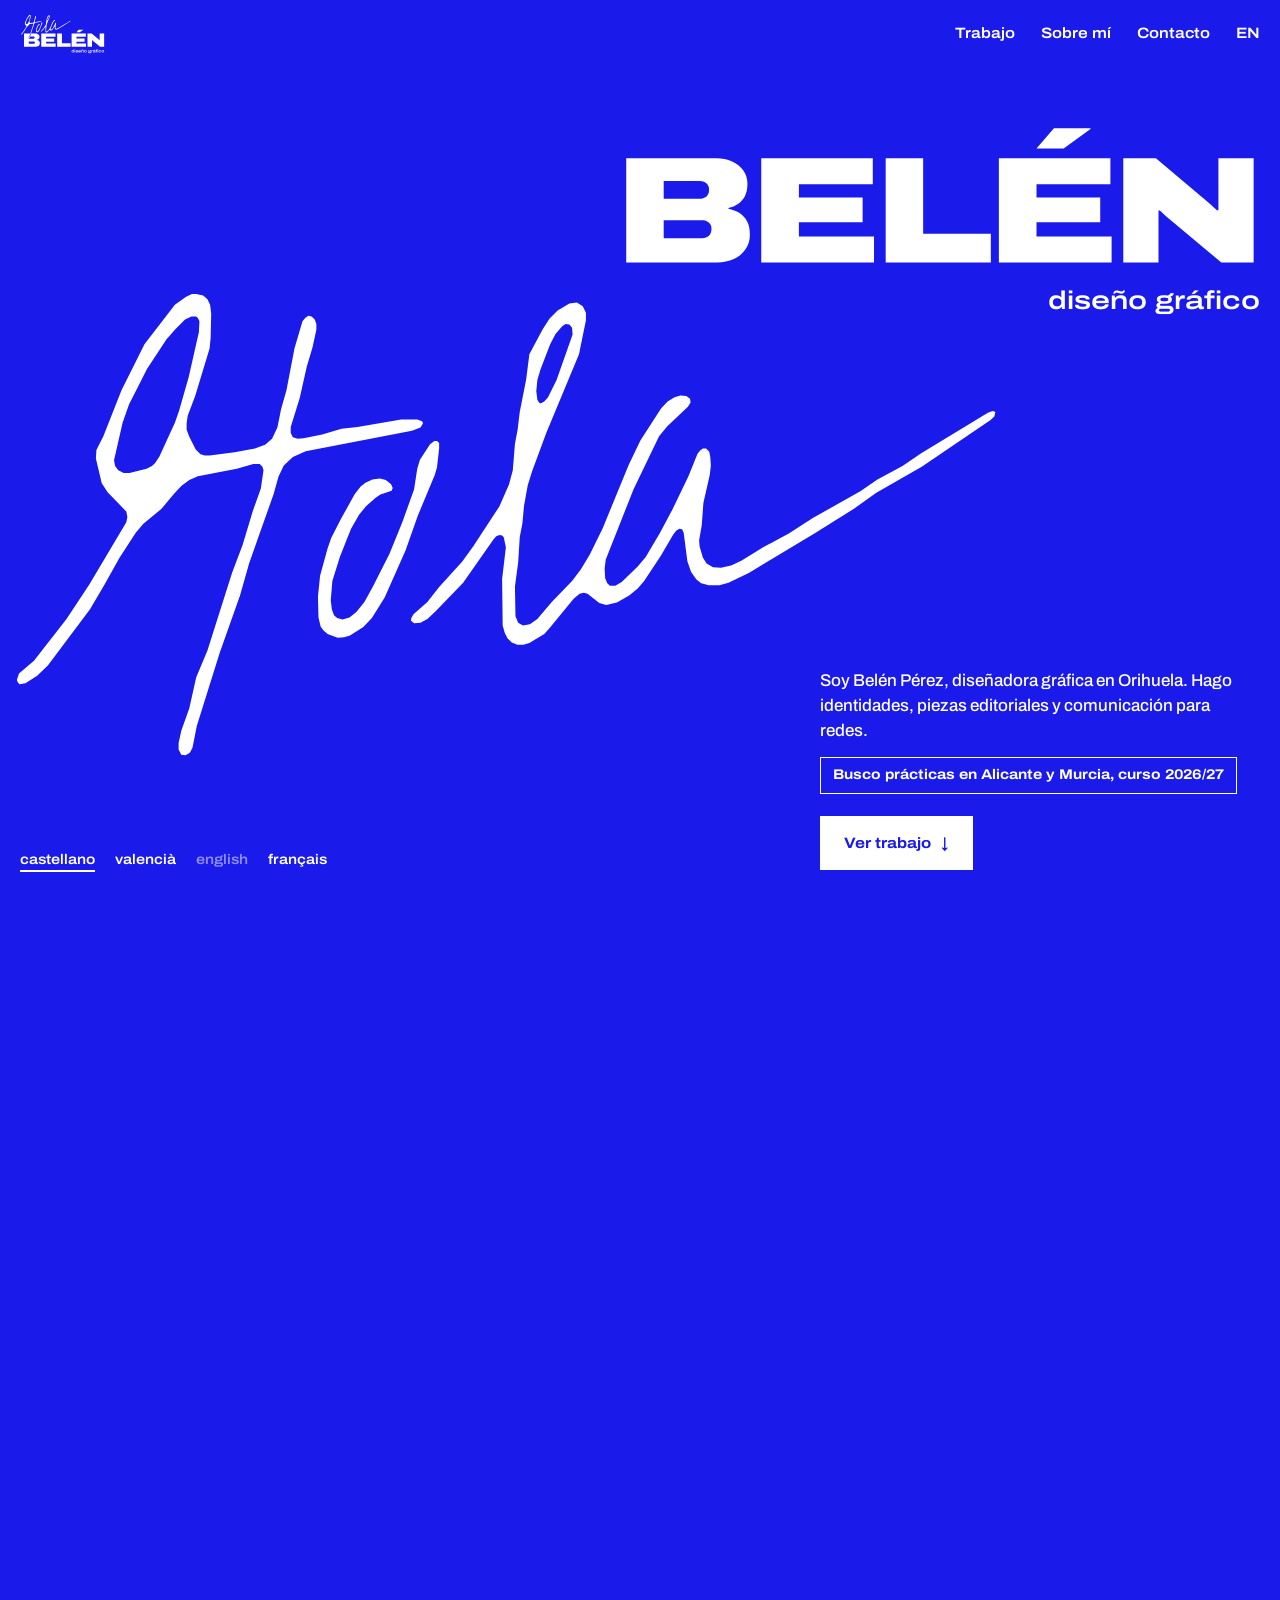
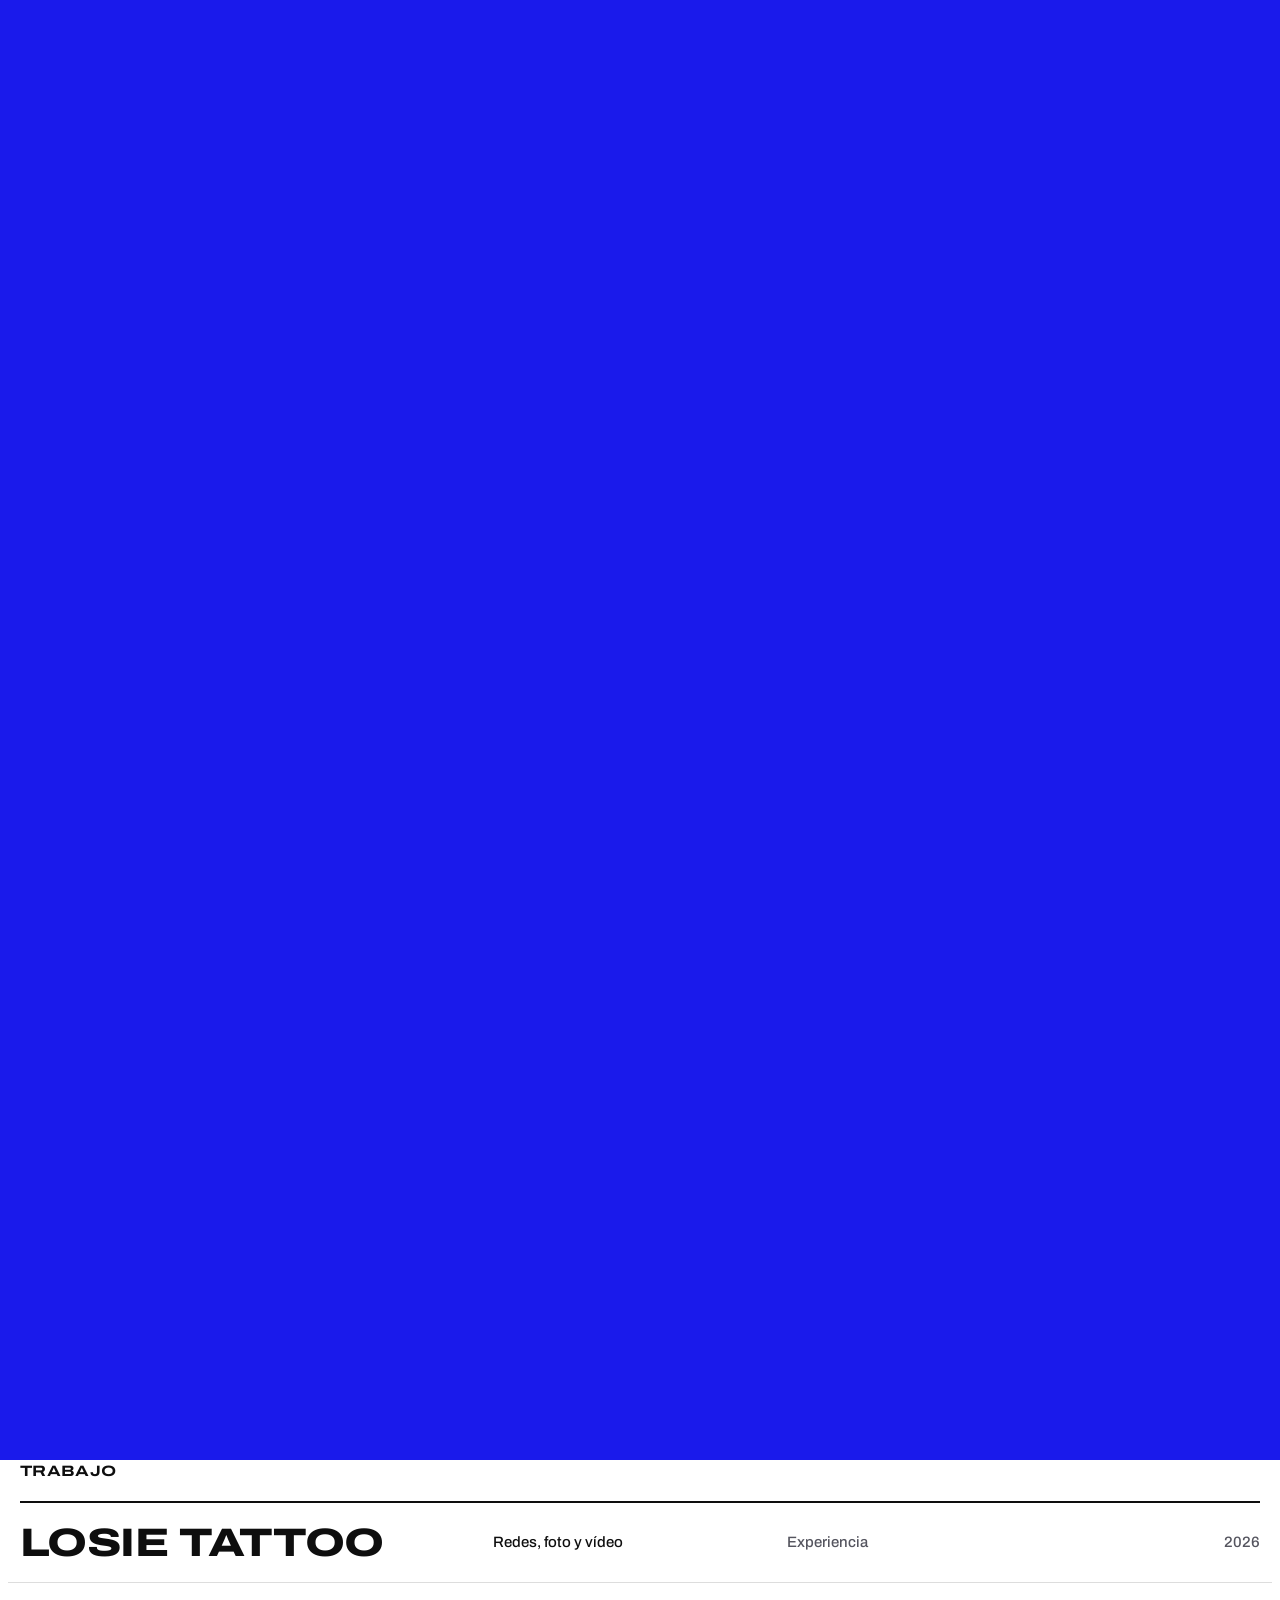
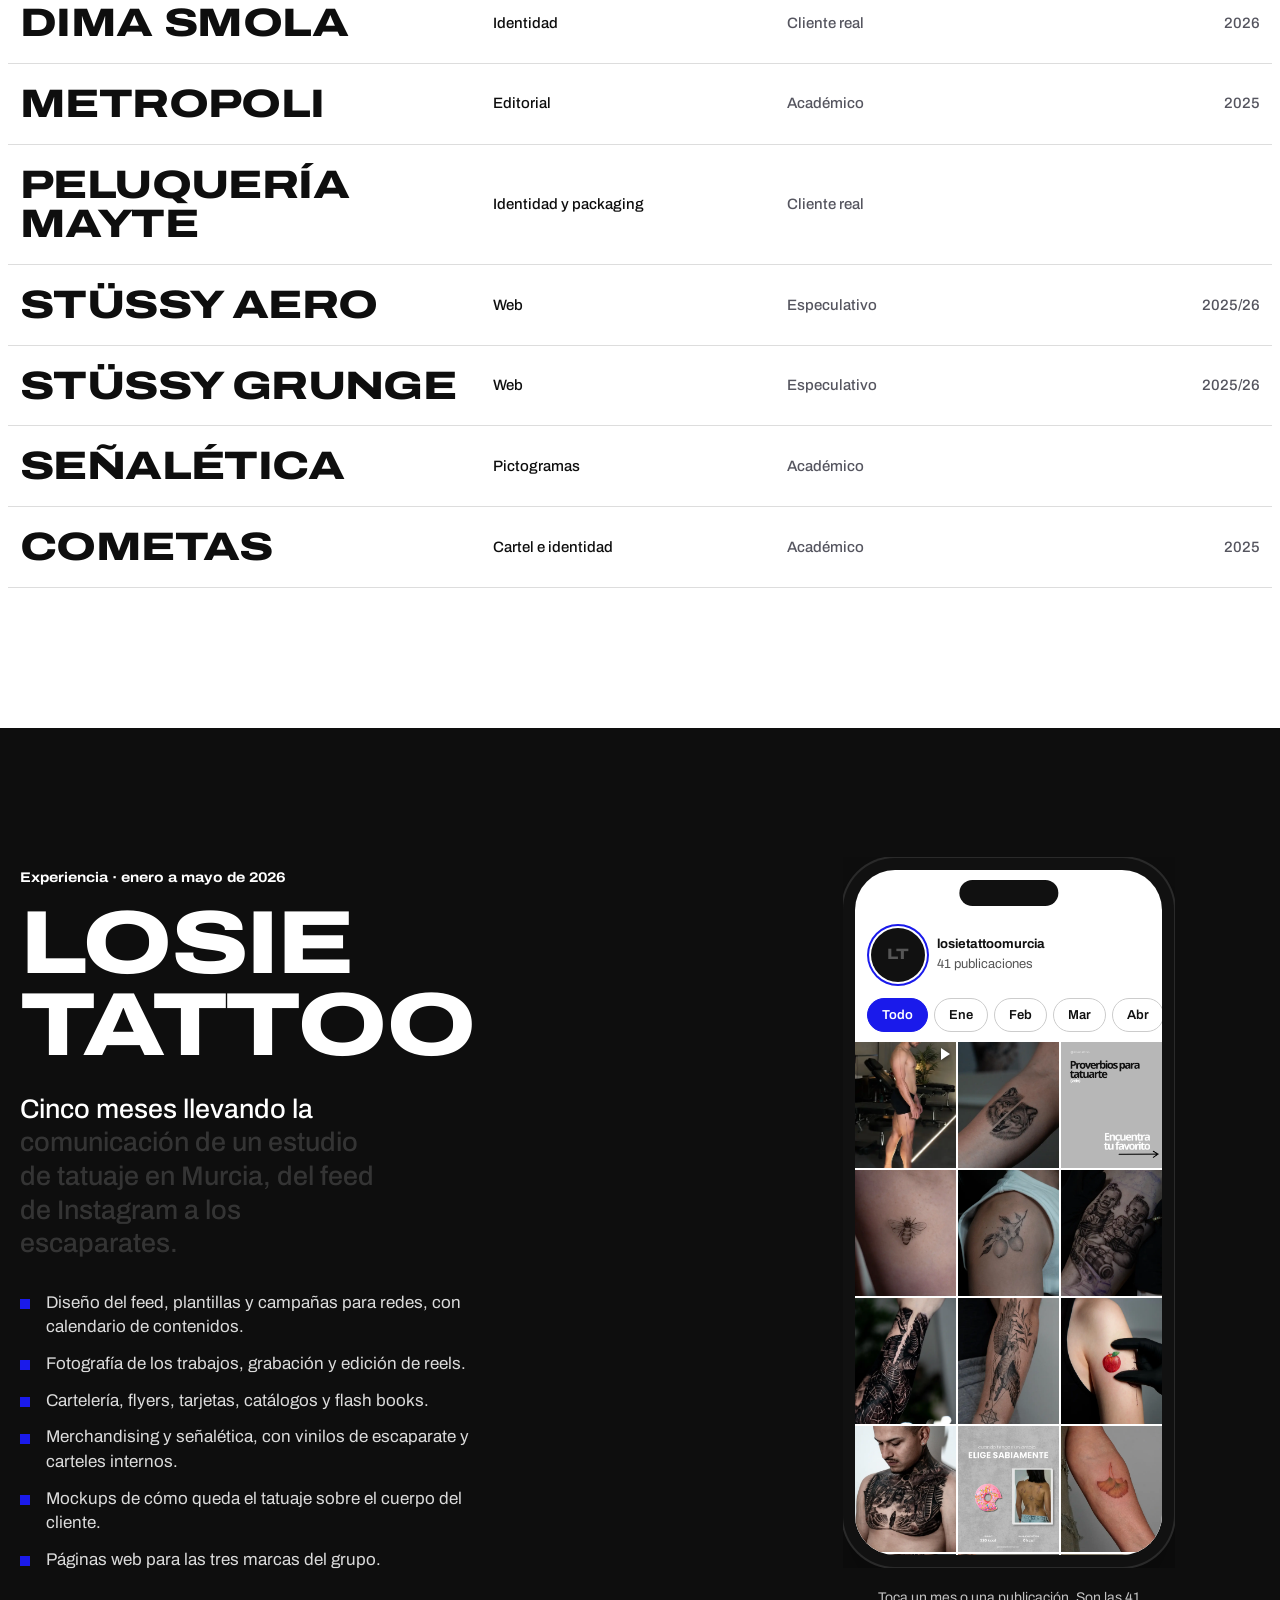
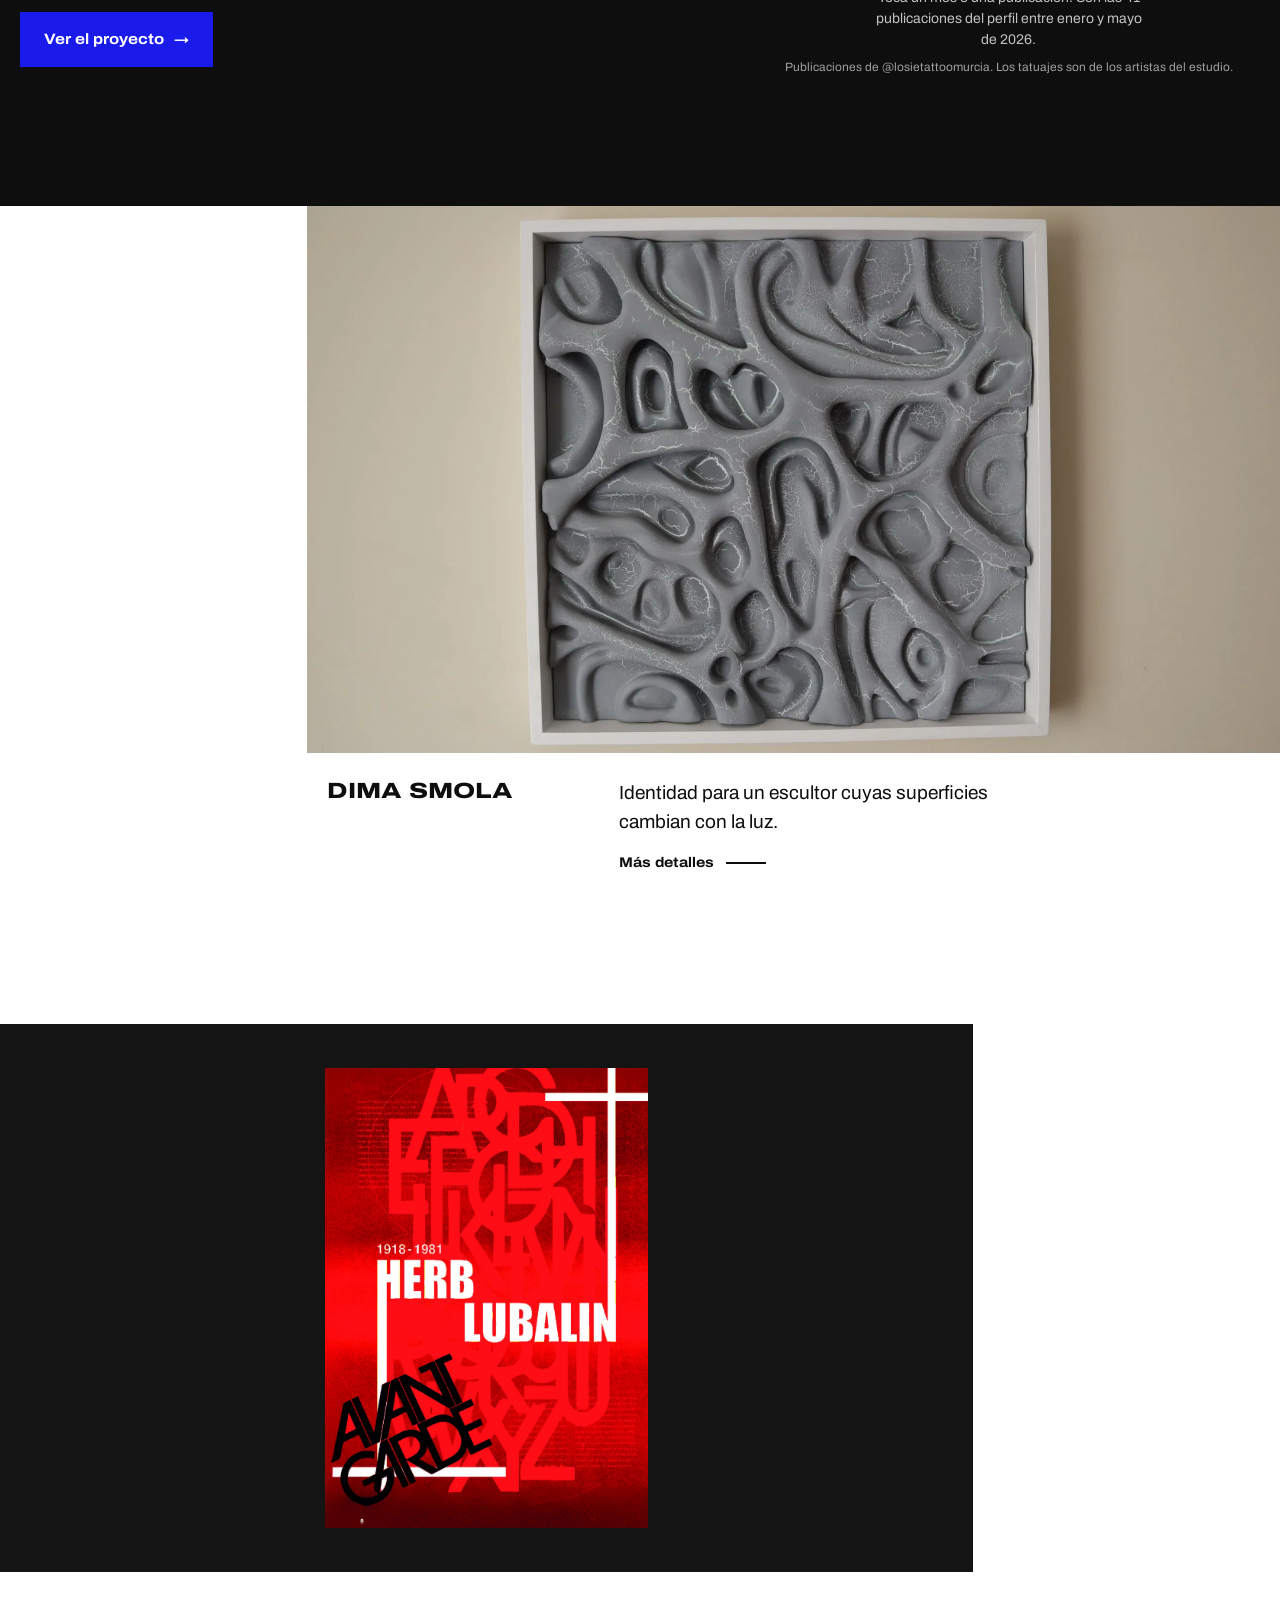
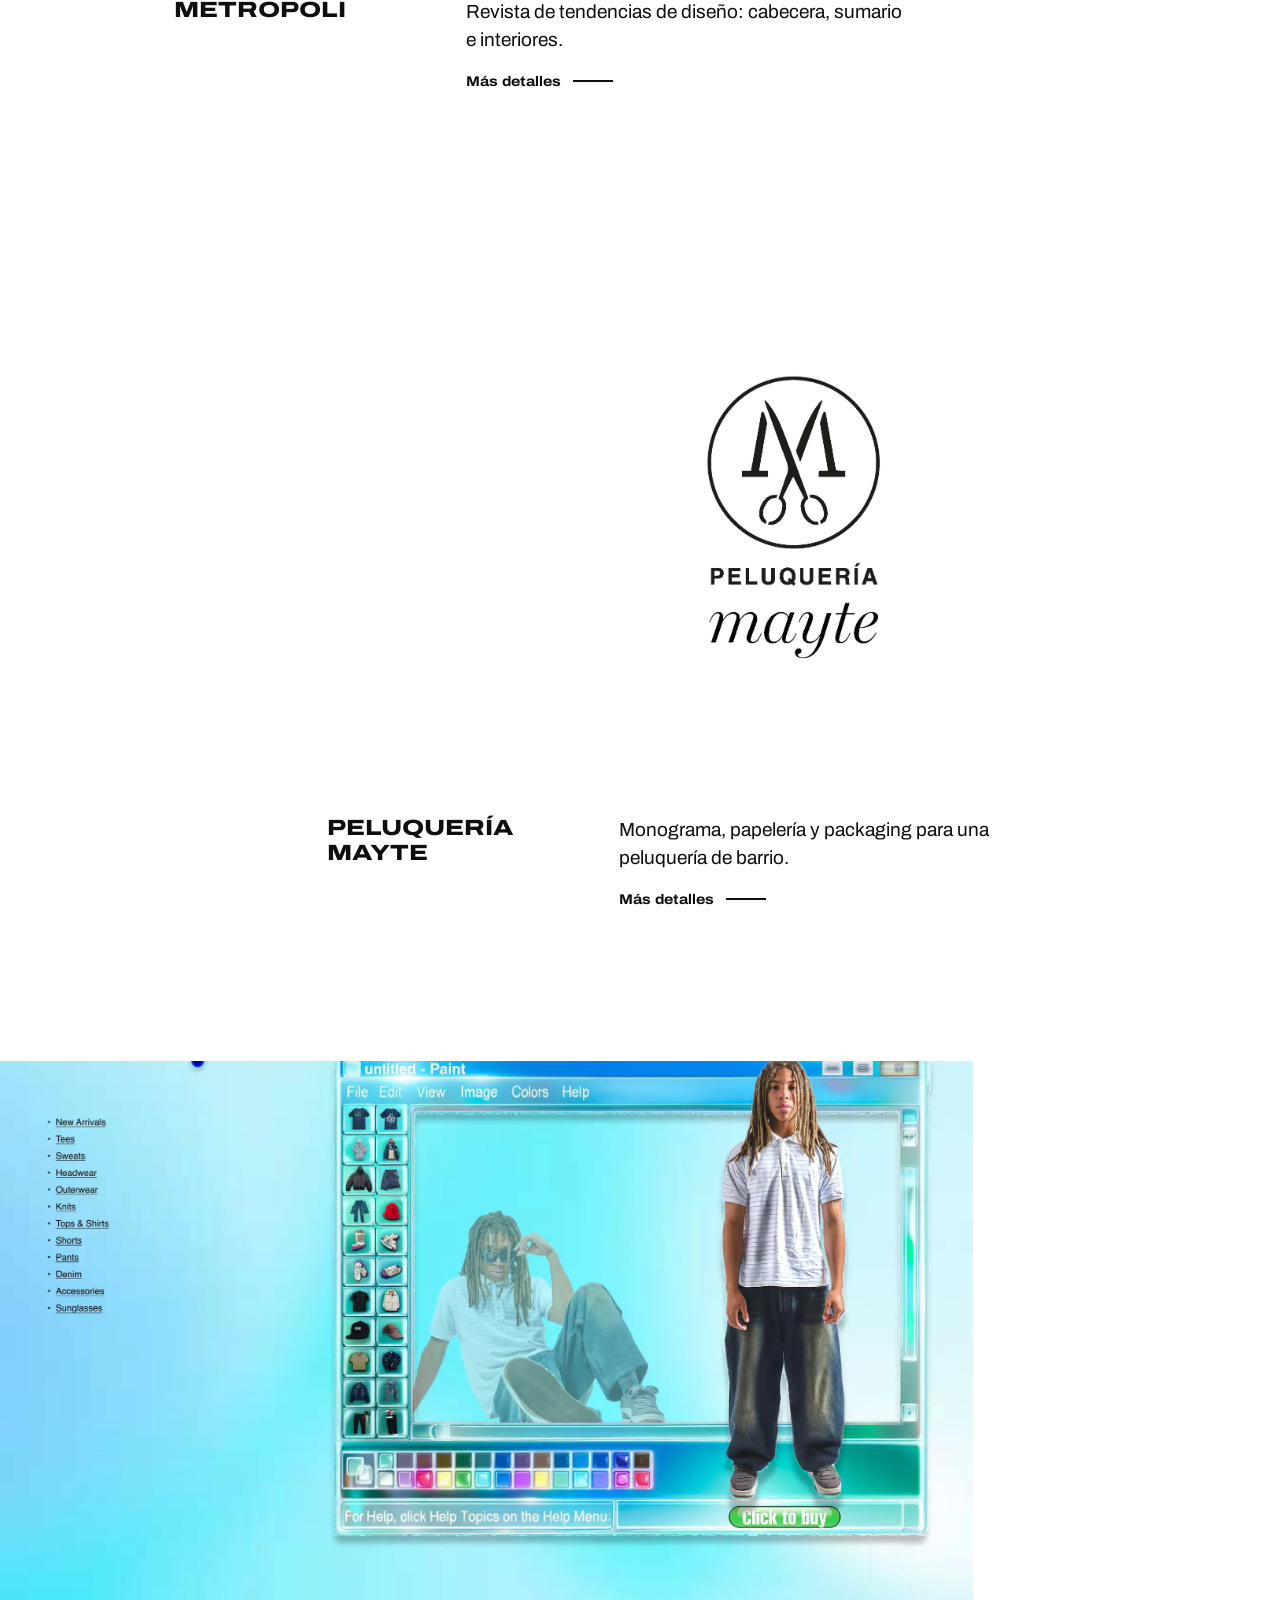
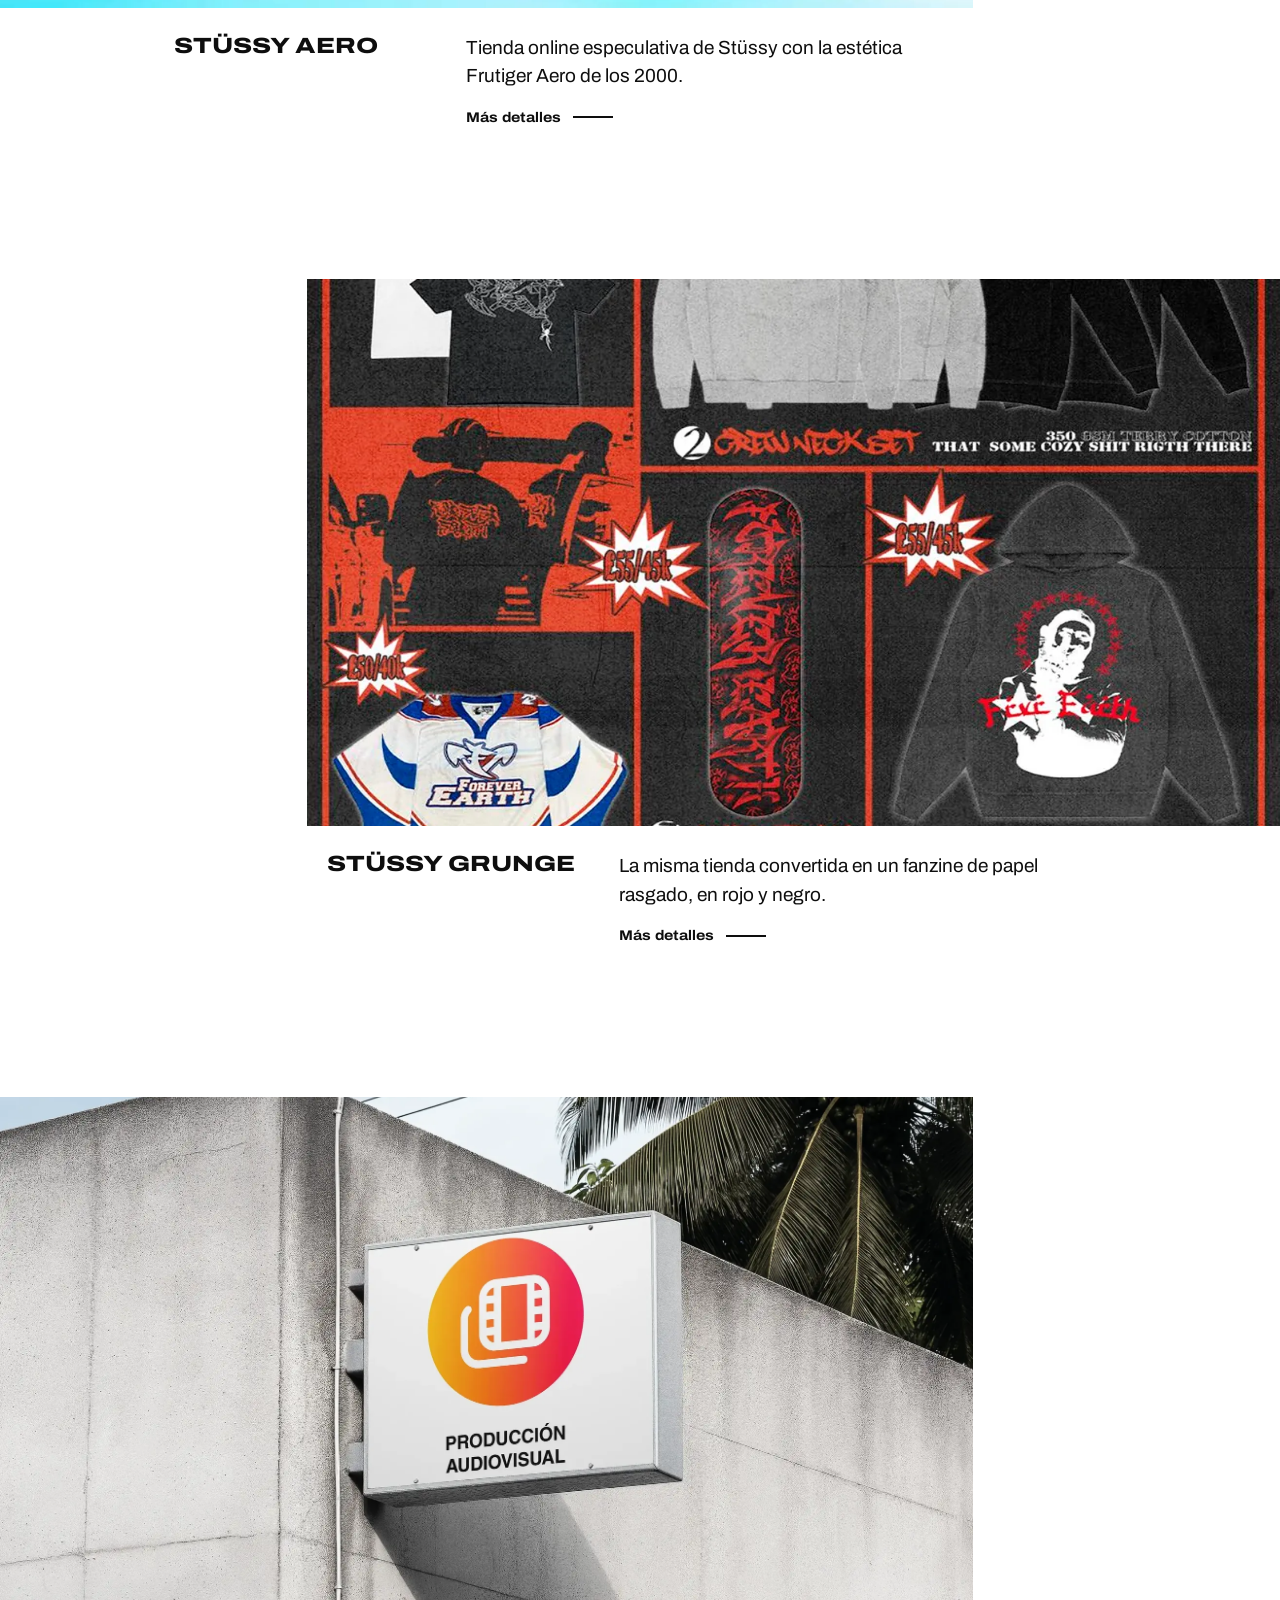
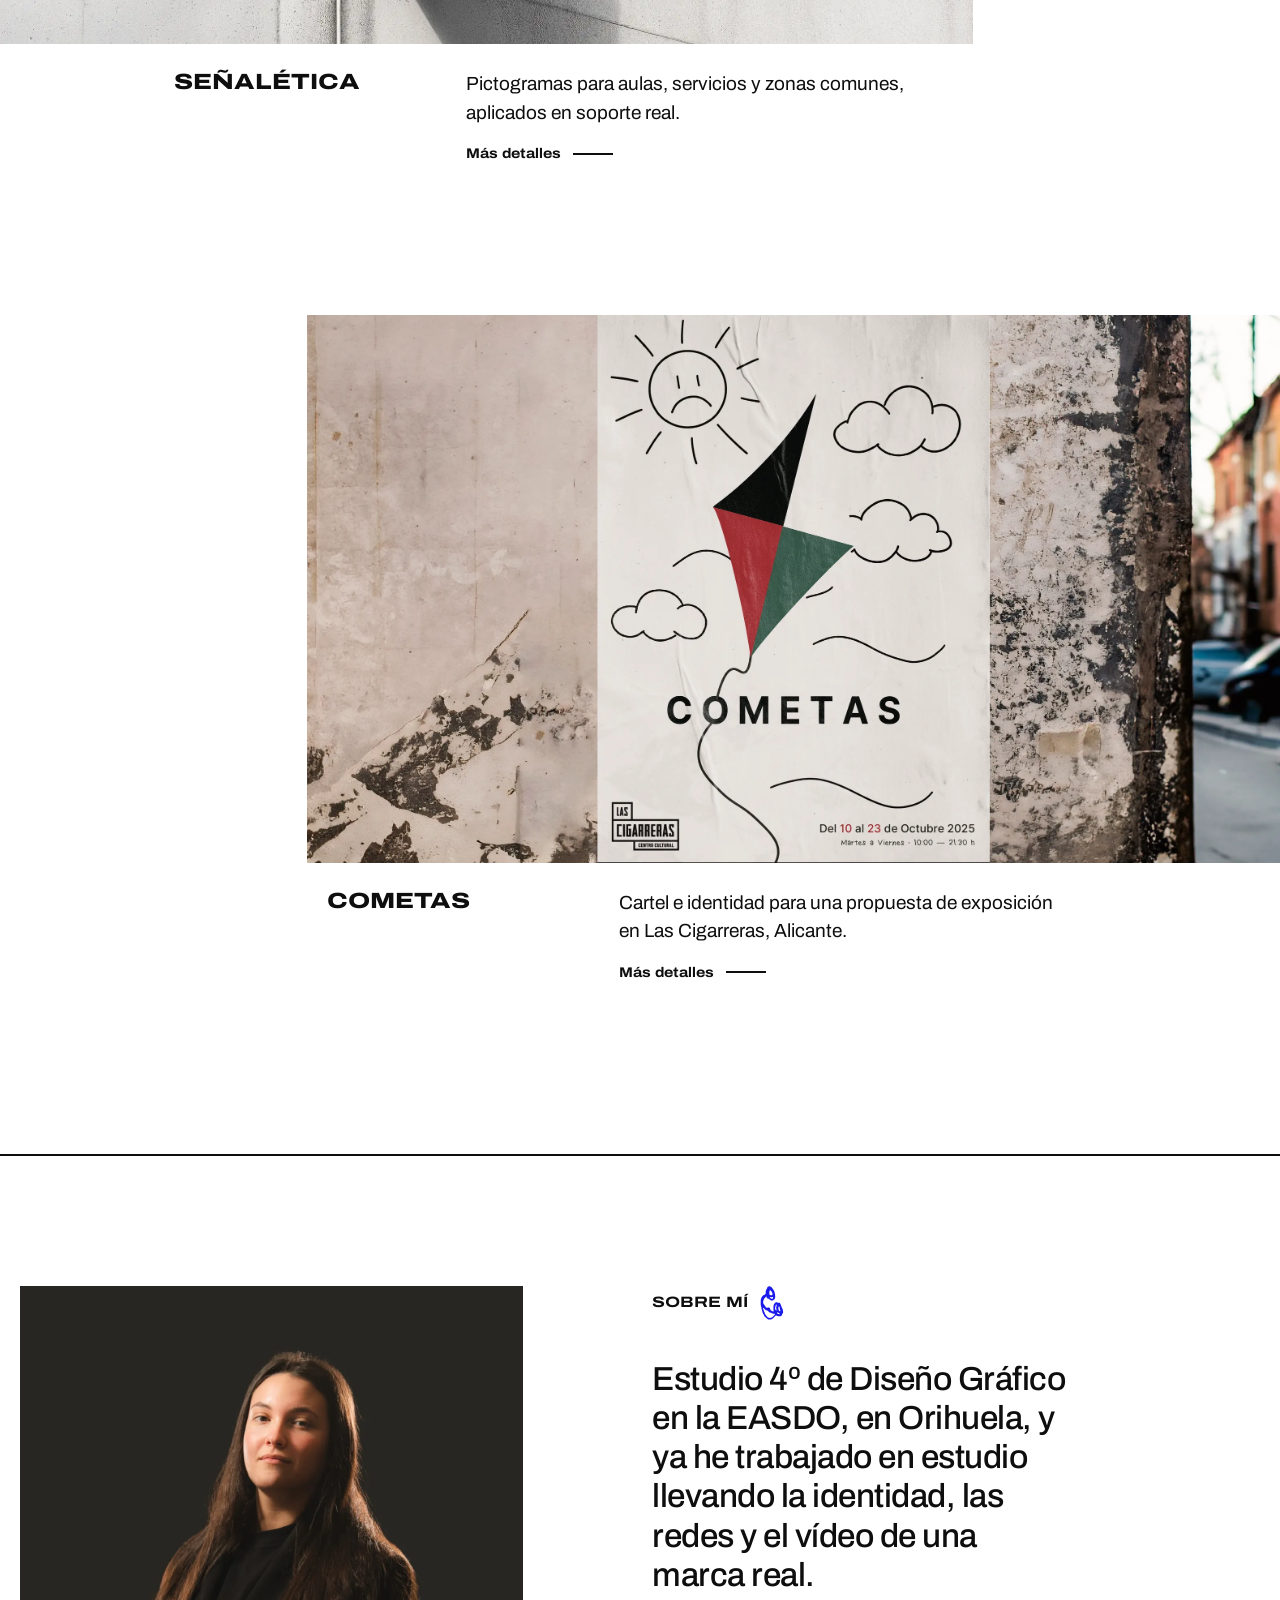
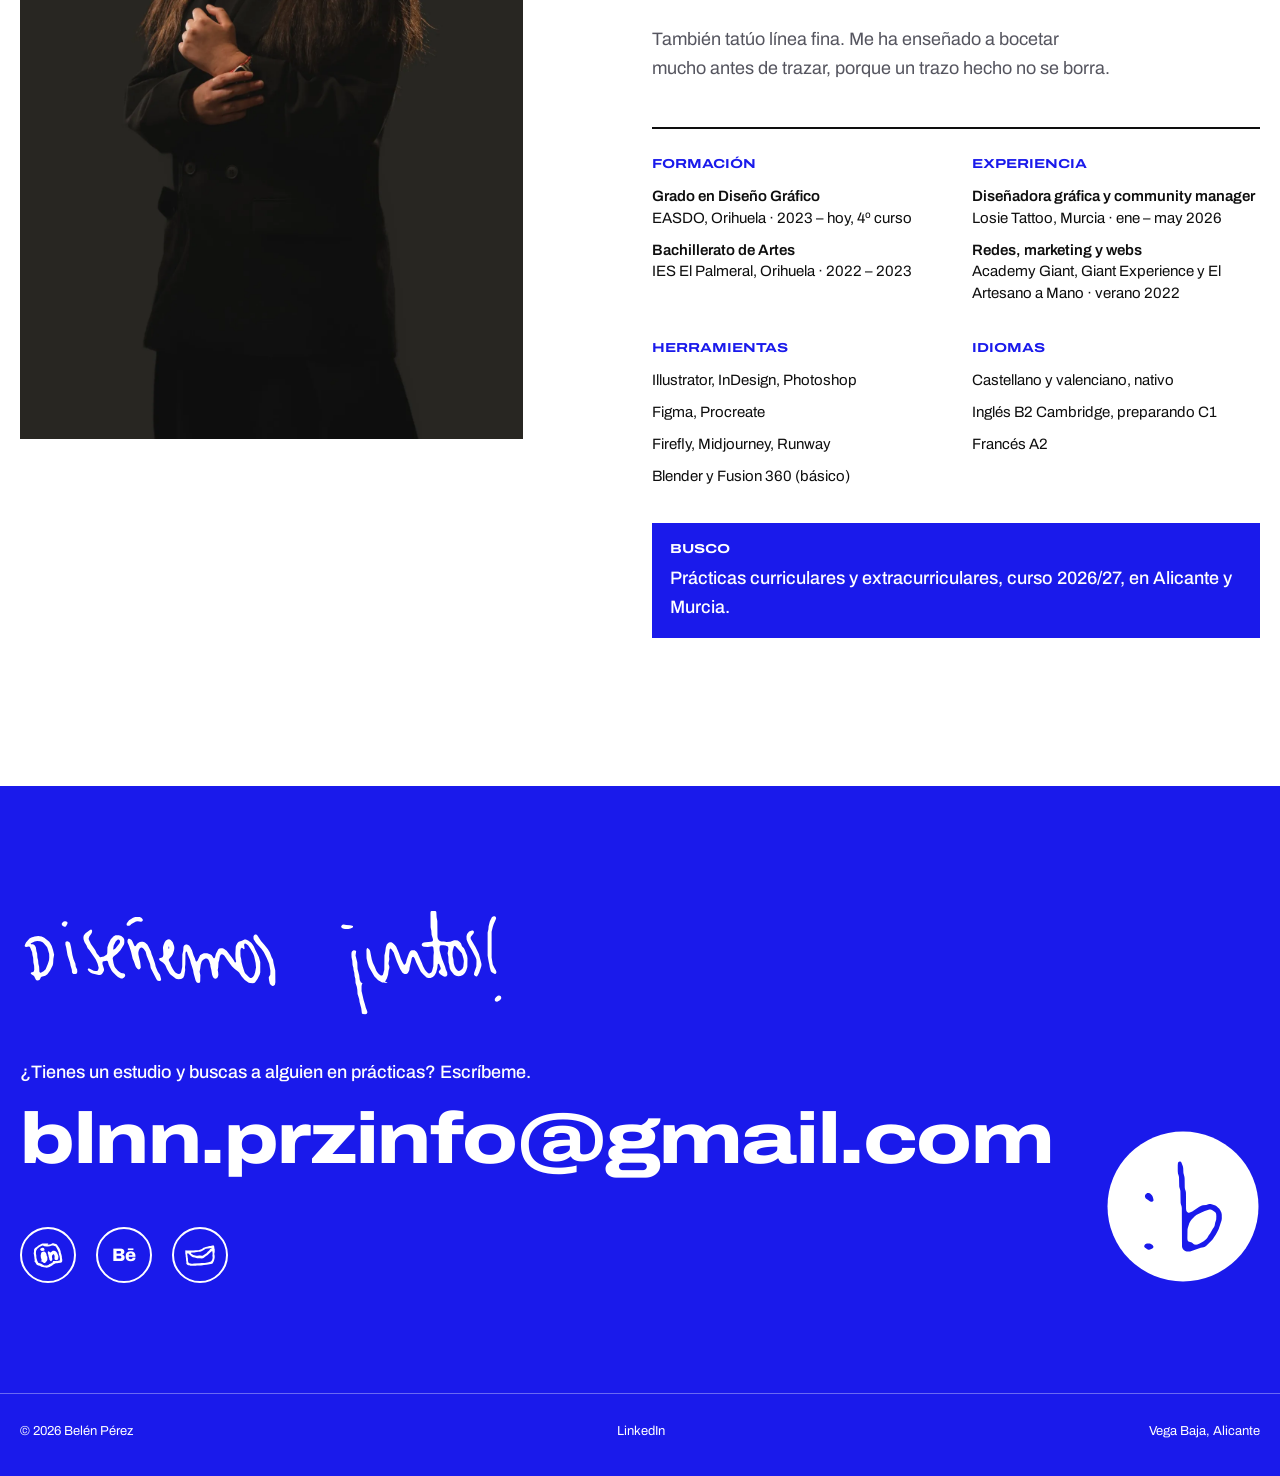
==== commit dec86827: "Multilingual greeting, Losie Tattoo, about section and new effects - The cover greeting changes lang" ====
--- a/index.html
+++ b/index.html
@@ -29,35 +29,41 @@
 <link rel="preconnect" href="https://fonts.googleapis.com">
 <link rel="preconnect" href="https://fonts.gstatic.com" crossorigin>
 <link rel="stylesheet" href="https://fonts.googleapis.com/css2?family=Archivo:wdth,wght@62..125,300..900&display=swap">
+<link rel="preload" href="fonts/belen-manuscrita.woff2" as="font" type="font/woff2" crossorigin>
 <link rel="stylesheet" href="site.css">
 
 <a class="skip" href="#trabajo">Saltar al trabajo</a>
 <header class="site-head">
   <a class="brand" href="#" aria-label="Hola Belén, inicio"><img class="on-white" src="img/marca/logo-azul.svg" alt="" width="339" height="160"><img class="on-blue" src="img/marca/logo-blanco.svg" alt="" width="339" height="160"></a>
-  <nav aria-label="Principal"><a href="#trabajo" data-sec="trabajo">Trabajo</a><a href="#info" data-sec="info">Info</a><a href="en/" hreflang="en" lang="en">EN</a></nav>
+  <nav aria-label="Principal"><a href="#trabajo" data-sec="trabajo">Trabajo</a><a href="#info" data-sec="info">Sobre mí</a><a href="#contacto" data-sec="contacto">Contacto</a><a href="en/" hreflang="en" lang="en">EN</a></nav>
 </header>
+<div class="leer" aria-hidden="true"></div>
 
 <!-- ================= HOME ================= -->
 <div id="home">
-  <section class="hero" aria-label="Portada">
-    <h1 class="sr">Hola, soy Belén Pérez, diseñadora gráfica</h1>
-    <div class="hero-mark" aria-hidden="true">
-      <img class="belen" src="img/marca/belen-blanco.svg" alt="" width="422" height="97">
-      <span class="dg">diseño gráfico</span>
-    </div>
-    <img class="hola" src="img/marca/hola-blanco.svg" alt="" width="374" height="180" aria-hidden="true">
-    <p class="hero-foot"><span>Portfolio 2026</span><span>Orihuela, Alicante</span></p>
-  </section>
-
-  <section class="intro wrap">
-    <p class="who"><b>Belén Pérez</b><span>Diseñadora gráfica en Orihuela</span></p>
-    <p class="claim">Diseña identidades y piezas editoriales. Escucha antes de trazar.</p>
-    <p class="status">Busco prácticas en Alicante y Murcia, segundo semestre 2026/27</p>
+  <section class="saludo" aria-label="Portada">
+    <div class="saludo-sticky">
+      <h1 class="sr">Hola, soy Belén Pérez, diseñadora gráfica</h1>
+      <div class="hero-mark" aria-hidden="true"><img class="belen" src="img/marca/belen-blanco.svg" alt="" width="422" height="97"><span class="dg">diseño gráfico</span></div>
+      <div class="words" aria-hidden="true">
+        <img class="w" src="img/marca/hola-blanco.svg" alt="" width="374" height="180">
+        <span class="w" lang="ca">Bon dia</span>
+        <span class="w" lang="en">Hello</span>
+        <span class="w" lang="fr">Bonjour</span>
+      </div>
+      <p class="langs" aria-hidden="true"><span>castellano</span><span>valencià</span><span>english</span><span>français</span></p>
+      <div class="hero-intro">
+        <p>Soy Belén Pérez, diseñadora gráfica en Orihuela. Hago identidades, piezas editoriales y comunicación para redes.</p>
+        <p class="status">Busco prácticas en Alicante y Murcia, curso 2026/27</p>
+        <a class="btn" href="#trabajo">Ver trabajo <span aria-hidden="true">↓</span></a>
+      </div>
+    </div>
   </section>
 
   <section class="index wrap" id="trabajo" aria-labelledby="t-trabajo">
     <h2 id="t-trabajo" class="sec-title">Trabajo</h2>
     <ol>
+      <li><a href="#losie-tattoo" data-img="img/losie/24.webp"><span class="t">Losie Tattoo</span><span class="d">Redes, foto y vídeo</span><span class="k">Experiencia</span><span class="y">2026</span></a></li>
       <li><a href="#dima-smola" data-img="img/dima-hero.webp"><span class="t">Dima Smola</span><span class="d">Identidad</span><span class="k">Cliente real</span><span class="y">2026</span></a></li>
       <li><a href="#metropoli" data-img="img/metropoli-herb-lubalin.webp"><span class="t">Metropoli</span><span class="d">Editorial</span><span class="k">Académico</span><span class="y">2025</span></a></li>
       <li><a href="#mayte" data-img="img/mayte-papeleria.webp"><span class="t">Peluquería Mayte</span><span class="d">Identidad y packaging</span><span class="k">Cliente real</span><span class="y"></span></a></li>
@@ -69,33 +75,54 @@
   </section>
   <div class="peek" aria-hidden="true"></div>
 
+  <section class="exp" aria-labelledby="t-exp">
+    <div class="wrap exp-in">
+      <div class="exp-txt">
+        <p class="kicker">Experiencia · enero a mayo de 2026</p>
+        <h2 id="t-exp">Losie Tattoo</h2>
+        <p class="lead" data-revela>Cinco meses llevando la comunicación de un estudio de tatuaje en Murcia, del feed de Instagram a los escaparates.</p>
+        <ul class="ticks"><li>Diseño del feed, plantillas y campañas para redes, con calendario de contenidos.</li><li>Fotografía de los trabajos, grabación y edición de reels.</li><li>Cartelería, flyers, tarjetas, catálogos y flash books.</li><li>Merchandising y señalética, con vinilos de escaparate y carteles internos.</li><li>Mockups de cómo queda el tatuaje sobre el cuerpo del cliente.</li><li>Páginas web para las tres marcas del grupo.</li></ul>
+        <a class="btn" href="#losie-tattoo">Ver el proyecto <span aria-hidden="true">→</span></a>
+      </div>
+      <div class="exp-phone">
+        <figure class="phone " data-feed="img/losie/" aria-label="Móvil interactivo con el perfil de Instagram de Losie Tattoo Murcia">
+        <div class="ph-frame"><div class="ph-screen">
+          <div class="ph-top"><span class="ph-avatar" aria-hidden="true">LT</span><div><b>losietattoomurcia</b><span><span class="ph-count">41</span> publicaciones</span></div></div>
+        </div></div>
+      </figure>
+        <p class="help">Toca un mes o una publicación. Son las 41 publicaciones del perfil entre enero y mayo de 2026.</p>
+        <p class="credit">Publicaciones de @losietattoomurcia. Los tatuajes son de los artistas del estudio.</p>
+      </div>
+    </div>
+  </section>
+
   <section class="work" aria-label="Proyectos destacados">
     <a class="proj right" href="#dima-smola">
-      <figure><img src="img/dima-hero.webp" alt="Relieve escultórico gris de Dima Smola"></figure>
+      <figure data-cta="Ver proyecto"><img src="img/dima-hero.webp" alt="Relieve escultórico gris de Dima Smola"></figure>
       <div class="cap"><h3>Dima Smola</h3><div><p>Identidad para un escultor cuyas superficies cambian con la luz.</p><span class="more">Más detalles</span></div></div>
     </a>
     <a class="proj left" href="#metropoli">
-      <figure class="panel" style="background:#141414"><img src="img/metropoli-herb-lubalin.webp" alt="Página de apertura sobre Herb Lubalin en la revista Metropoli" loading="lazy"></figure>
+      <figure data-cta="Ver proyecto" class="panel" style="background:#141414"><img src="img/metropoli-herb-lubalin.webp" alt="Página de apertura sobre Herb Lubalin en la revista Metropoli" loading="lazy"></figure>
       <div class="cap"><h3>Metropoli</h3><div><p>Revista de tendencias de diseño: cabecera, sumario e interiores.</p><span class="more">Más detalles</span></div></div>
     </a>
     <a class="proj right" href="#mayte">
-      <figure class="panel" style="background:#FFFFFF"><img src="img/mayte-monograma.webp" alt="Monograma de Peluquería Mayte, una M formada por unas tijeras" loading="lazy"></figure>
+      <figure data-cta="Ver proyecto" class="panel" style="background:#FFFFFF"><img src="img/mayte-monograma.webp" alt="Monograma de Peluquería Mayte, una M formada por unas tijeras" loading="lazy"></figure>
       <div class="cap"><h3>Peluquería Mayte</h3><div><p>Monograma, papelería y packaging para una peluquería de barrio.</p><span class="more">Más detalles</span></div></div>
     </a>
     <a class="proj left" href="#stussy-aero">
-      <figure><img src="img/stussy-aero-apertura.webp" alt="Dirección Aero de la tienda de Stüssy, con ventana de sistema y burbujas" style="object-position:50% 25%" loading="lazy"></figure>
+      <figure data-cta="Ver proyecto"><img src="img/stussy-aero-apertura.webp" alt="Dirección Aero de la tienda de Stüssy, con ventana de sistema y burbujas" style="object-position:50% 25%" loading="lazy"></figure>
       <div class="cap"><h3>Stüssy Aero</h3><div><p>Tienda online especulativa de Stüssy con la estética Frutiger Aero de los 2000.</p><span class="more">Más detalles</span></div></div>
     </a>
     <a class="proj right" href="#stussy-grunge">
-      <figure><img src="img/stussy-grunge-productos.webp" alt="Collage rojo y negro de productos de la dirección Grunge" style="object-position:50% 30%" loading="lazy"></figure>
+      <figure data-cta="Ver proyecto"><img src="img/stussy-grunge-productos.webp" alt="Collage rojo y negro de productos de la dirección Grunge" style="object-position:50% 30%" loading="lazy"></figure>
       <div class="cap"><h3>Stüssy Grunge</h3><div><p>La misma tienda convertida en un fanzine de papel rasgado, en rojo y negro.</p><span class="more">Más detalles</span></div></div>
     </a>
     <a class="proj left" href="#senaletica">
-      <figure><img src="img/senaletica-fachada.webp" alt="Banderola de producción audiovisual en una fachada de hormigón" loading="lazy"></figure>
+      <figure data-cta="Ver proyecto"><img src="img/senaletica-fachada.webp" alt="Banderola de producción audiovisual en una fachada de hormigón" loading="lazy"></figure>
       <div class="cap"><h3>Señalética</h3><div><p>Pictogramas para aulas, servicios y zonas comunes, aplicados en soporte real.</p><span class="more">Más detalles</span></div></div>
     </a>
     <a class="proj right" href="#cometas">
-      <figure><img src="img/cometas-cartel-pared.webp" alt="Cartel de Cometas pegado en una pared desconchada" loading="lazy"></figure>
+      <figure data-cta="Ver proyecto"><img src="img/cometas-cartel-pared.webp" alt="Cartel de Cometas pegado en una pared desconchada" loading="lazy"></figure>
       <div class="cap"><h3>Cometas</h3><div><p>Cartel e identidad para una propuesta de exposición en Las Cigarreras, Alicante.</p><span class="more">Más detalles</span></div></div>
     </a>
   </section>
@@ -103,14 +130,11 @@
   <section class="info wrap" id="info">
     <figure class="me"><img src="img/belen-perez.webp" alt="Retrato de Belén Pérez con americana negra sobre fondo oscuro" width="1334" height="2000" loading="lazy"></figure>
     <div class="about">
-      <h2>Info <img class="cara" src="img/marca/mano-cara-azul.svg" alt="" width="23" height="34" aria-hidden="true"></h2>
-      <p class="big">Soy Belén Pérez, estudiante de 4º de Diseño Gráfico en la EASDO, en Orihuela. Trabajo identidad y diseño editorial.</p>
-      <p>También tatúo línea fina: me ha enseñado a bocetar mucho antes de trazar, porque un trazo hecho no se borra.</p>
-      <dl>
-        <dt>Busco</dt><dd>Prácticas en Alicante y Murcia, 2026/27</dd>
-        <dt>Email</dt><dd><a href="mailto:blnn.przinfo@gmail.com">blnn.przinfo@gmail.com</a></dd>
-        <dt>LinkedIn</dt><dd><a href="https://www.linkedin.com/in/belnprez">belnprez</a></dd>
-      </dl>
+      <h2>Sobre mí <img class="cara" src="img/marca/mano-cara-azul.svg" alt="" width="23" height="34" aria-hidden="true"></h2>
+      <p class="big" data-revela>Estudio 4º de Diseño Gráfico en la EASDO, en Orihuela, y ya he trabajado en estudio llevando la identidad, las redes y el vídeo de una marca real.</p>
+      <p>También tatúo línea fina. Me ha enseñado a bocetar mucho antes de trazar, porque un trazo hecho no se borra.</p>
+      <div class="cv"><div class="col"><h3>Formación</h3><ul><li><b>Grado en Diseño Gráfico</b>EASDO, Orihuela · 2023 – hoy, 4º curso</li><li><b>Bachillerato de Artes</b>IES El Palmeral, Orihuela · 2022 – 2023</li></ul></div><div class="col"><h3>Experiencia</h3><ul><li><b>Diseñadora gráfica y community manager</b>Losie Tattoo, Murcia · ene – may 2026</li><li><b>Redes, marketing y webs</b>Academy Giant, Giant Experience y El Artesano a Mano · verano 2022</li></ul></div><div class="col"><h3>Herramientas</h3><ul><li>Illustrator, InDesign, Photoshop</li><li>Figma, Procreate</li><li>Firefly, Midjourney, Runway</li><li>Blender y Fusion 360 (básico)</li></ul></div><div class="col"><h3>Idiomas</h3><ul><li>Castellano y valenciano, nativo</li><li>Inglés B2 Cambridge, preparando C1</li><li>Francés A2</li></ul></div></div>
+      <p class="busco"><b>Busco</b>Prácticas curriculares y extracurriculares, curso 2026/27, en Alicante y Murcia.</p>
     </div>
   </section>
 
@@ -121,12 +145,65 @@
       <a class="mail" href="mailto:blnn.przinfo@gmail.com">blnn.przinfo@gmail.com</a>
       <ul class="social" aria-label="Contacto">
         <li><a href="https://www.linkedin.com/in/belnprez"><img src="img/marca/mano-in-blanco.svg" alt="LinkedIn" width="31" height="26"></a></li>
+        <li><a href="https://www.behance.net/belnprez11" class="be" aria-label="Behance">Bē</a></li>
         <li><a href="mailto:blnn.przinfo@gmail.com"><img src="img/marca/mano-sobre-blanco.svg" alt="Email" width="31" height="22"></a></li>
       </ul>
       <img class="simbolo" src="img/marca/simbolo-blanco.svg" alt="" width="153" height="153" aria-hidden="true">
     </div>
     <footer class="wrap"><span>© 2026 Belén Pérez</span><a href="https://www.linkedin.com/in/belnprez">LinkedIn</a><span>Vega Baja, Alicante</span></footer>
   </section>
+</div>
+
+<!-- ================= PROYECTO: LOSIE TATTOO ================= -->
+<div id="losie-tattoo" class="case" hidden>
+  <section class="open two" aria-label="Apertura del proyecto">
+    <img src="img/losie/01.webp" alt="Tatuaje de dos perros en el brazo, fotografiado para el feed">
+    <img src="img/losie/25.webp" alt="Carrusel con el texto Encuentra la raza de tu perro">
+    <span class="corner bl">Losie Tattoo</span>
+    <span class="corner br">redes · foto · vídeo · 2026</span>
+  </section>
+
+  <header class="case-head wrap">
+    <h1>Losie Tattoo</h1>
+    <dl class="meta" aria-label="Datos del proyecto"><div><dt>Tipo</dt><dd>Experiencia en estudio</dd></div><div><dt>Puesto</dt><dd>Diseñadora gráfica y community manager</dd></div><div><dt>Fechas</dt><dd>Enero a mayo de 2026</dd></div><div><dt>Lugar</dt><dd>Murcia</dd></div></dl>
+  </header>
+
+  <section class="case-text wrap">
+    <p class="lead" data-revela>Durante cinco meses llevé la imagen de Losie Tattoo en todos sus frentes, de la pantalla del móvil al escaparate.</p>
+    <div class="body">
+      <p>Mi trabajo diario era el perfil de Instagram. Diseñé las plantillas de los carruseles, fotografié los tatuajes terminados, grabé y edité los reels y mantuve el calendario para que el feed tuviera ritmo.</p>
+      <p>Fuera de las redes hice cartelería, flyers, tarjetas, catálogos y flash books, el merchandising y los vinilos del escaparate. También preparé mockups para que cada cliente viera su tatuaje sobre el cuerpo antes de hacérselo, y las páginas web de las tres marcas del grupo.</p>
+      <p class="credit">Publicaciones de @losietattoomurcia. Los tatuajes son de los artistas del estudio.</p>
+    </div>
+  </section>
+
+  <section class="plates" aria-label="Imágenes del proyecto">
+    <div class="plate phone-plate">
+      <figure class="phone big" data-feed="img/losie/" aria-label="Móvil interactivo con el perfil de Instagram de Losie Tattoo Murcia">
+        <div class="ph-frame"><div class="ph-screen">
+          <div class="ph-top"><span class="ph-avatar" aria-hidden="true">LT</span><div><b>losietattoomurcia</b><span><span class="ph-count">41</span> publicaciones</span></div></div>
+        </div></div>
+      </figure>
+      <p class="help">Toca un mes o una publicación. Son las 41 publicaciones del perfil entre enero y mayo de 2026.</p>
+    </div>
+    <div class="quad sq">
+      <img src="img/losie/02.webp" alt="Carrusel No es el tatuaje, es lo que representa" loading="lazy">
+      <img src="img/losie/17.webp" alt="Carrusel Nuestras peores reseñas" loading="lazy">
+      <img src="img/losie/22.webp" alt="Carrusel No todos los tatuajes en la espalda quedan así de bien" loading="lazy">
+      <img src="img/losie/39.webp" alt="Carrusel Proverbios para tatuarte" loading="lazy">
+    </div>
+    <div class="duo">
+      <img src="img/losie/07.webp" alt="Portada de reel Verdad o mito" loading="lazy" style="object-position:50% 30%">
+      <img src="img/losie/10.webp" alt="Portada de reel Resultado tattoo" loading="lazy" style="object-position:50% 30%">
+    </div>
+    <div class="duo">
+      <img src="img/losie/24.webp" alt="Tatuaje de manga realista en el brazo" loading="lazy">
+      <img src="img/losie/32.webp" alt="Tatuaje realista en el pecho" loading="lazy">
+    </div>
+  </section>
+
+  <a class="next" href="#dima-smola"><span class="wrap"><span>Siguiente proyecto</span><b>Dima Smola</b></span></a>
+  <footer class="wrap"><span>© 2026 Belén Pérez</span><a href="#info">Sobre mí</a><span>Vega Baja, Alicante</span></footer>
 </div>
 
 <!-- ================= PROYECTO: DIMA SMOLA ================= -->
@@ -144,7 +221,7 @@
   </header>
 
   <section class="case-text wrap">
-    <p class="lead">Sus relieves cambian según les da la luz. La marca tenía que apartarse para no competir con ellos.</p>
+    <p class="lead" data-revela>Sus relieves cambian según les da la luz. La marca tenía que apartarse para no competir con ellos.</p>
     <div class="body">
         <p>Su competencia se vende como decoración, con serifas clásicas y tonos arena. Lo situé como artista: descriptor "Sculptural Surfaces", claim "Shaped by light" y una paleta mineral sin color de acento, porque el color ya lo pone la obra.</p>
         <p>El sello D sale de un boceto a mano. Lo convertí en sistema: firma, sello, manual de 25 láminas, tarjeta gofrada, certificado de autenticidad, web y plantillas de Instagram.</p>
@@ -171,7 +248,7 @@
   </section>
 
   <a class="next" href="#metropoli"><span class="wrap"><span>Siguiente proyecto</span><b>Metropoli</b></span></a>
-  <footer class="wrap"><span>© 2026 Belén Pérez</span><a href="#info">Info</a><span>Vega Baja, Alicante</span></footer>
+  <footer class="wrap"><span>© 2026 Belén Pérez</span><a href="#info">Sobre mí</a><span>Vega Baja, Alicante</span></footer>
 </div>
 
 <!-- ================= PROYECTO: METROPOLI ================= -->
@@ -189,7 +266,7 @@
   </header>
 
   <section class="case-text wrap">
-    <p class="lead">Una revista de tendencias de diseño que dedica sus interiores a Herb Lubalin y David Carson, y los maqueta con las reglas de cada uno.</p>
+    <p class="lead" data-revela>Una revista de tendencias de diseño que dedica sus interiores a Herb Lubalin y David Carson, y los maqueta con las reglas de cada uno.</p>
     <div class="body">
         <p>Diseñé la cabecera, el sumario y los interiores. El sumario son siete cuartos de círculo que giran por el pliego, uno por sección, en rojo y negro. Hice también una versión a dos tintas.</p>
         <p>Los interiores cambian de registro según de quién hablan. Las páginas de Lubalin y Ginzburg recorren Eros, Fact, Avant Garde y Moneysworth con titulares apretados y letras que se pisan. Las de Carson rompen la retícula y ensucian la imagen, como hacía él en Ray Gun.</p>
@@ -219,7 +296,7 @@
   </section>
 
   <a class="next" href="#mayte"><span class="wrap"><span>Siguiente proyecto</span><b>Peluquería Mayte</b></span></a>
-  <footer class="wrap"><span>© 2026 Belén Pérez</span><a href="#info">Info</a><span>Vega Baja, Alicante</span></footer>
+  <footer class="wrap"><span>© 2026 Belén Pérez</span><a href="#info">Sobre mí</a><span>Vega Baja, Alicante</span></footer>
 </div>
 
 <!-- ================= PROYECTO: PELUQUERÍA MAYTE ================= -->
@@ -237,7 +314,7 @@
   </header>
 
   <section class="case-text wrap">
-    <p class="lead">El monograma junta la M de Mayte con unas tijeras abiertas. Todo lo demás se pinta en amarillo y magenta.</p>
+    <p class="lead" data-revela>El monograma junta la M de Mayte con unas tijeras abiertas. Todo lo demás se pinta en amarillo y magenta.</p>
     <div class="body">
         <p>Buscaba un signo que funcionara pequeño, en una tarjeta o en el lateral de una caja. Las patas de la M son las hojas de las tijeras. Lo acompañan dos colores planos y una melena dibujada que termina en unos labios.</p>
         <p>Con esas piezas monté la papelería completa, con cartas, sobres americanos y tarjetas, cajas troqueladas para productos que construí y fotografié, publicaciones para redes y un mupi.</p>
@@ -279,7 +356,7 @@
   </section>
 
   <a class="next" href="#stussy-aero"><span class="wrap"><span>Siguiente proyecto</span><b>Stüssy Aero</b></span></a>
-  <footer class="wrap"><span>© 2026 Belén Pérez</span><a href="#info">Info</a><span>Vega Baja, Alicante</span></footer>
+  <footer class="wrap"><span>© 2026 Belén Pérez</span><a href="#info">Sobre mí</a><span>Vega Baja, Alicante</span></footer>
 </div>
 
 <!-- ================= PROYECTO: STÜSSY AERO ================= -->
@@ -298,7 +375,7 @@
   </header>
 
   <section class="case-text wrap">
-    <p class="lead">La tienda online de Stüssy convertida en un escritorio de principios de los 2000, con cielo turquesa y productos dentro de burbujas.</p>
+    <p class="lead" data-revela>La tienda online de Stüssy convertida en un escritorio de principios de los 2000, con cielo turquesa y productos dentro de burbujas.</p>
     <div class="body">
       <p>Esta dirección sale del Frutiger Aero, la estética optimista de las interfaces de aquellos años. Revisé la web de Disney Channel de 2008 y la de Windows Vista de 2007 y me quedé con sus degradados brillantes, los reflejos y las formas orgánicas.</p>
       <p>El fondo es turquesa claro y los botones usan fucsia, rojo, verde y azul con efecto glossy. Los productos flotan en burbujas que se pinchan para ver la ficha. Por debajo, la página se ordena en módulos, igual que la versión Grunge.</p>
@@ -320,7 +397,7 @@
   </section>
 
   <a class="next" href="#stussy-grunge"><span class="wrap"><span>Siguiente proyecto</span><b>Stüssy Grunge</b></span></a>
-  <footer class="wrap"><span>© 2026 Belén Pérez</span><a href="#info">Info</a><span>Vega Baja, Alicante</span></footer>
+  <footer class="wrap"><span>© 2026 Belén Pérez</span><a href="#info">Sobre mí</a><span>Vega Baja, Alicante</span></footer>
 </div>
 
 <!-- ================= PROYECTO: STÜSSY GRUNGE ================= -->
@@ -339,7 +416,7 @@
   </header>
 
   <section class="case-text wrap">
-    <p class="lead">La tienda online de Stüssy montada como un fanzine fotocopiado, con papel rasgado y rojo sobre negro.</p>
+    <p class="lead" data-revela>La tienda online de Stüssy montada como un fanzine fotocopiado, con papel rasgado y rojo sobre negro.</p>
     <div class="body">
       <p>Partí del streetwear y de la cultura skate en la que nació la marca. Analicé webs que llevan el collage a la pantalla, como Self Seekers o la de Eminem de 2008, y usé la textura y el desgaste como parte de la interfaz.</p>
       <p>El negro es la base, el blanco aparece como papel rasgado entre secciones y el rojo #BE0000 marca precios y marcos. Debajo del ruido hay una retícula de 12 columnas con los productos en módulos de tres, para que la tienda se siga usando bien.</p>
@@ -356,7 +433,7 @@
   </section>
 
   <a class="next" href="#senaletica"><span class="wrap"><span>Siguiente proyecto</span><b>Señalética</b></span></a>
-  <footer class="wrap"><span>© 2026 Belén Pérez</span><a href="#info">Info</a><span>Vega Baja, Alicante</span></footer>
+  <footer class="wrap"><span>© 2026 Belén Pérez</span><a href="#info">Sobre mí</a><span>Vega Baja, Alicante</span></footer>
 </div>
 
 <!-- ================= PROYECTO: SEÑALÉTICA ================= -->
@@ -374,7 +451,7 @@
   </header>
 
   <section class="case-text wrap">
-    <p class="lead">Trece pictogramas para moverse por la EASDO, mi escuela, del aula de realidad virtual a la repografía.</p>
+    <p class="lead" data-revela>Trece pictogramas para moverse por la EASDO, mi escuela, del aula de realidad virtual a la repografía.</p>
     <div class="body">
         <p>Todos comparten el mismo trazo grueso de puntas redondas y el mismo círculo con degradado de amarillo a magenta, para que se lean como una familia aunque el objeto cambie.</p>
         <p>El nombre va debajo, en mayúsculas de palo seco. Después los apliqué en una banderola de fachada y en el rótulo de la cafetería.</p>
@@ -403,7 +480,7 @@
   </section>
 
   <a class="next" href="#cometas"><span class="wrap"><span>Siguiente proyecto</span><b>Cometas</b></span></a>
-  <footer class="wrap"><span>© 2026 Belén Pérez</span><a href="#info">Info</a><span>Vega Baja, Alicante</span></footer>
+  <footer class="wrap"><span>© 2026 Belén Pérez</span><a href="#info">Sobre mí</a><span>Vega Baja, Alicante</span></footer>
 </div>
 
 <!-- ================= PROYECTO: COMETAS ================= -->
@@ -421,7 +498,7 @@
   </header>
 
   <section class="case-text wrap">
-    <p class="lead">Una propuesta de exposición sobre la infancia que crece entre ruinas, contada con una cometa y un hilo rojo.</p>
+    <p class="lead" data-revela>Una propuesta de exposición sobre la infancia que crece entre ruinas, contada con una cometa y un hilo rojo.</p>
     <div class="body">
         <p>La cometa toma los colores de la bandera palestina y la silueta de su mapa. La dibujé sobre un cielo de trazos infantiles, con un sol triste, porque la exposición habla de un juego que se interrumpe.</p>
         <p>La identidad pasa al cartel, a un flyer plegado en castellano y en árabe, a la entrada, a la señalética de sala y a una bolsa. El flyer cierra con la frase que resume el recorrido, «Solo un hilo rojo mantiene en pie todas las cometas».</p>
@@ -445,8 +522,8 @@
     </div>
   </section>
 
-  <a class="next" href="#dima-smola"><span class="wrap"><span>Siguiente proyecto</span><b>Dima Smola</b></span></a>
-  <footer class="wrap"><span>© 2026 Belén Pérez</span><a href="#info">Info</a><span>Vega Baja, Alicante</span></footer>
+  <a class="next" href="#losie-tattoo"><span class="wrap"><span>Siguiente proyecto</span><b>Losie Tattoo</b></span></a>
+  <footer class="wrap"><span>© 2026 Belén Pérez</span><a href="#info">Sobre mí</a><span>Vega Baja, Alicante</span></footer>
 </div>
 
 <script src="site.js"></script>
--- a/site.css
+++ b/site.css
@@ -38,28 +38,6 @@
 .site-head .brand{transition:opacity .25s} .en-portada .site-head .brand{opacity:0;pointer-events:none}
 .en-portada .site-head nav a:hover{color:var(--blanco)}
 
-/* ---------- portada: composición de la tarjeta ---------- */
-.hero{position:relative;height:100svh;min-height:600px;max-height:1100px;background:var(--azul);color:var(--blanco);overflow:hidden}
-.hero-mark{position:absolute;right:var(--gutr);top:calc(var(--head) + 7vh);width:min(56vw,900px);text-align:right}
-.hero-mark .belen{width:100%;height:auto}
-.hero-mark .dg{display:block;margin-top:.5em;font-size:clamp(16px,2.1vw,34px);font-weight:600;font-stretch:125%;letter-spacing:.005em}
-.hero .hola{position:absolute;left:-3vw;bottom:-7vh;width:min(98vw,1500px);max-width:none;height:auto}
-.hero-foot{position:absolute;right:var(--gutr);bottom:22px;margin:0;display:flex;gap:28px;font-size:14px;font-weight:500}
-@media (prefers-reduced-motion:no-preference){
-  .hero .hola{animation:traza 1.2s cubic-bezier(.2,.7,.1,1) both .1s}
-  .hero-mark{animation:entra .8s cubic-bezier(.2,.7,.1,1) both}
-  @keyframes traza{from{clip-path:inset(0 100% 0 0)}to{clip-path:inset(0 0 0 0)}}
-  @keyframes entra{from{opacity:0;transform:translateY(12px)}to{opacity:1;transform:none}}
-}
-
-/* ---------- presentación ---------- */
-.intro{display:grid;grid-template-columns:repeat(12,1fr);gap:24px;padding-block:120px 130px}
-.intro .who{grid-column:1/5;margin:0;font-size:15px}
-.intro .who b{display:block;font-size:22px;font-stretch:125%;font-weight:800;text-transform:uppercase;margin-bottom:6px}
-.intro .who span{color:var(--gris)}
-.intro .claim{grid-column:5/13;margin:0;font-size:clamp(30px,3.8vw,58px);line-height:1.1;font-weight:500;letter-spacing:-.02em;max-width:20ch}
-.intro .status{grid-column:5/13;margin:40px 0 0;display:inline-flex;align-items:center;gap:12px;justify-self:start;padding:10px 16px;background:var(--azul);color:var(--blanco);font-size:15px;font-weight:600}
-
 /* ---------- índice ---------- */
 .index{padding-bottom:140px}
 .sec-title{font-size:15px;font-weight:700;font-stretch:125%;text-transform:uppercase;letter-spacing:.02em;margin:0 0 18px;display:flex;align-items:center;gap:12px}
@@ -80,6 +58,9 @@
 .proj{display:flex;flex-direction:column;gap:26px}
 .proj figure{margin:0;width:76%;aspect-ratio:16/9;overflow:hidden;background:var(--fondo-img)}
 .proj.right figure{margin-left:auto}
+.proj figure{position:relative}
+.proj figure::after{content:attr(data-cta);position:absolute;inset:0;display:grid;place-items:center;background:rgba(26,26,235,.0);color:#fff;font-weight:800;font-stretch:125%;font-size:clamp(18px,2vw,28px);text-transform:uppercase;opacity:0;transition:opacity .3s,background .3s}
+.proj:hover figure::after,.proj:focus-visible figure::after{opacity:1;background:rgba(26,26,235,.82)}
 .proj figure img{width:100%;height:100%;object-fit:cover;transition:transform 1.1s cubic-bezier(.2,.7,.2,1)}
 .proj figure.panel{display:flex;align-items:center;justify-content:center}
 .proj figure.panel img{width:auto;height:84%;object-fit:contain}
@@ -99,7 +80,7 @@
 .info .about{grid-column:7/13}
 .info h2{margin:0 0 40px;font-size:15px;font-weight:700;font-stretch:125%;text-transform:uppercase;display:flex;align-items:center;gap:12px}
 .info h2 .cara{height:34px;width:auto}
-.info .big{margin:0 0 30px;font-size:clamp(26px,2.6vw,40px);line-height:1.18;font-weight:500;letter-spacing:-.015em;max-width:22ch}
+.info .big{color:var(--negro);margin:0 0 30px;font-size:clamp(26px,2.6vw,40px);line-height:1.18;font-weight:500;letter-spacing:-.015em;max-width:22ch}
 .info p{margin:0 0 18px;font-size:18px;line-height:1.6;max-width:46ch;color:var(--gris)}
 .info dl{display:grid;grid-template-columns:auto 1fr;gap:12px 32px;margin:48px 0 0;padding-top:22px;border-top:1px solid var(--linea);font-size:16px}
 .info dt{color:var(--gris)} .info dd{margin:0;font-weight:500}
@@ -137,7 +118,10 @@
 .case-text .body{grid-column:8/13}
 .case-text .body p{margin:0 0 18px;font-size:18px;line-height:1.6;color:var(--gris)}
 .case-text .body .credit{margin-top:28px;font-size:13px;line-height:1.5}
-.plates{display:flex;flex-direction:column;gap:12px}
+/* ritmo editorial: láminas a sangre, parejas y grupos con margen */
+.plates{display:flex;flex-direction:column;gap:clamp(12px,1.4vw,24px)}
+.plates > .duo,.plates > .quad,.plates > .grid4{padding-inline:var(--gut)}
+.plates > .duo + .duo,.plates > .quad + .duo{margin-top:clamp(0px,1vw,12px)}
 .plate{position:relative}
 .plate img{width:100%}
 .plate.panel{display:flex;justify-content:center;padding:6vw 16px;background:var(--blanco);border-block:1px solid var(--linea)}
@@ -200,6 +184,134 @@
 }
 @media (prefers-reduced-motion:reduce){*{transition:none!important;animation:none!important}}
 
+
+/* ---------- tipografía manuscrita de Belén ---------- */
+@font-face{font-family:"Belen Manuscrita";src:url("fonts/belen-manuscrita.woff2") format("woff2");font-display:swap}
+.btn{display:inline-flex;align-items:center;gap:10px;padding:14px 22px;min-height:48px;background:var(--blanco);color:var(--azul);font-weight:700;font-stretch:112%;font-size:15px;border:2px solid var(--blanco);transition:background .2s,color .2s}
+.btn:hover{background:transparent;color:var(--blanco)}
+.kicker{margin:0 0 14px;font-size:14px;font-weight:700;font-stretch:112%}
+
+/* ---------- saludo: el Hola cambia de idioma al bajar ---------- */
+.saludo{position:relative;height:340vh;background:var(--azul);color:var(--blanco)}
+.saludo-sticky{position:sticky;top:0;height:100svh;min-height:600px;overflow:hidden}
+.saludo .hero-mark{position:absolute;right:var(--gutr);top:calc(var(--head) + 6vh);width:min(50vw,820px);text-align:right}
+.saludo .hero-mark .belen{width:100%;height:auto}
+.saludo .hero-mark .dg{display:block;margin-top:.5em;font-size:clamp(16px,2vw,32px);font-weight:600;font-stretch:125%}
+.words{position:absolute;left:var(--gut);right:var(--gutr);top:34%;height:40%}
+.w{position:absolute;left:-1vw;top:0;opacity:0;transform:translateY(18%) rotate(-2deg);transition:opacity .45s ease,transform .6s cubic-bezier(.2,.7,.1,1);will-change:transform,opacity}
+.w.on{opacity:1;transform:none}
+.w.fuera{transform:translateY(-18%) rotate(1deg)}
+img.w{width:min(78vw,1180px);max-width:none;height:auto;top:-6%}
+span.w{font-family:"Belen Manuscrita",cursive;font-size:clamp(110px,19vw,330px);line-height:1;white-space:nowrap}
+.langs{position:absolute;left:var(--gut);bottom:30px;margin:0;display:flex;gap:20px;font-size:14px;font-weight:600;font-stretch:112%}
+.langs span{opacity:.5;transition:opacity .3s}
+.langs span.on{opacity:1;text-decoration:underline;text-underline-offset:6px;text-decoration-thickness:2px}
+.hero-intro{position:absolute;right:var(--gutr);bottom:30px;width:min(440px,40vw);text-align:left}
+.hero-intro p{margin:0 0 14px;font-size:17px;line-height:1.45;font-weight:500}
+.hero-intro .status{display:inline-block;padding:7px 12px;border:1.5px solid var(--blanco);font-size:14px;font-weight:700;font-stretch:112%}
+.hero-intro .btn{margin-top:8px}
+.saludo.quieto{height:100svh}
+.saludo.quieto .w:first-child{opacity:1;transform:none}
+.saludo.quieto .langs span{opacity:1}
+
+/* ---------- Losie Tattoo en la home ---------- */
+.exp{background:var(--negro);color:var(--blanco);padding-block:130px}
+.exp-in{display:grid;grid-template-columns:repeat(12,1fr);gap:24px;align-items:center}
+.exp-txt{grid-column:1/7}
+.exp h2{margin:0 0 26px;font-size:clamp(46px,7vw,120px);line-height:.92;font-stretch:125%;font-weight:800;text-transform:uppercase;letter-spacing:-.025em}
+.exp .lead{margin:0 0 30px;font-size:clamp(22px,2.1vw,32px);line-height:1.25;font-weight:500;max-width:24ch}
+.ticks{list-style:none;margin:0 0 40px;padding:0;display:grid;gap:12px;font-size:17px;line-height:1.45;max-width:46ch}
+.ticks li{position:relative;padding-left:26px;color:rgba(255,255,255,.85)}
+.ticks li::before{content:"";position:absolute;left:0;top:.5em;width:10px;height:10px;background:var(--azul)}
+.exp .btn{background:var(--azul);border-color:var(--azul);color:var(--blanco)}
+.exp .btn:hover{background:transparent;border-color:var(--blanco)}
+.exp-phone{grid-column:8/13;display:flex;flex-direction:column;align-items:center}
+.exp .help,.phone-plate .help{margin:20px 0 0;font-size:14px;text-align:center;max-width:34ch;color:rgba(255,255,255,.75)}
+.exp .credit{margin:8px 0 0;font-size:12px;color:rgba(255,255,255,.6);text-align:center}
+
+/* ---------- móvil interactivo ---------- */
+.phone{margin:0;width:min(100%,370px,calc((100svh - 190px) * .466))}
+.phone.big{width:min(100%,390px,calc((100svh - 150px) * .466))}
+.plate .phone img,.plate .phone .ph-grid img{width:100%}
+.ph-frame{position:relative;aspect-ratio:9/19.3;background:#111;border-radius:52px;padding:12px;box-shadow:0 0 0 2px #2a2a2a,0 40px 90px rgba(0,0,0,.45)}
+.ph-frame::before{content:"";position:absolute;top:22px;left:50%;width:30%;height:26px;transform:translateX(-50%);background:#111;border-radius:20px;z-index:3}
+.ph-screen{position:relative;height:100%;border-radius:40px;overflow:hidden;background:#fff;color:#111;display:flex;flex-direction:column}
+.ph-top{display:flex;align-items:center;gap:12px;padding:58px 16px 12px;font-size:13px}
+.ph-top b{display:block;font-weight:700} .ph-top span{color:#555}
+.ph-avatar{flex:none;display:grid;place-items:center;width:54px;height:54px;border-radius:50%;background:#111;color:#fff;font-weight:800;font-stretch:125%;font-size:15px;box-shadow:0 0 0 2px #fff,0 0 0 4px var(--azul)}
+.ph-chips{display:flex;gap:6px;padding:4px 12px 10px;overflow-x:auto;scrollbar-width:none}
+.ph-chips::-webkit-scrollbar{display:none}
+.ph-chips button{flex:none;min-height:34px;padding:0 14px;border:1.5px solid #ccc;border-radius:999px;background:#fff;color:#111;font:600 13px var(--font);cursor:pointer}
+.ph-chips button[aria-pressed="true"]{background:var(--azul);border-color:var(--azul);color:#fff}
+.ph-grid{flex:1;min-height:0;display:grid;grid-template-columns:repeat(3,1fr);grid-auto-rows:max-content;gap:2px;overflow-y:auto;align-content:start;scrollbar-width:thin;outline:none}
+.ph-grid button{position:relative;display:block;width:100%;height:0;padding:0 0 125%;border:0;background:#eee;cursor:pointer;overflow:hidden}
+.ph-grid button[hidden]{display:none}
+.ph-grid img{position:absolute;inset:0;width:100%;height:100%;object-fit:cover;transition:transform .3s}
+.ph-grid button:hover img{transform:scale(1.06)}
+.ph-grid button:focus-visible{outline:3px solid var(--azul);outline-offset:-3px}
+.ph-reel{position:absolute;top:6px;right:6px;width:0;height:0;border-left:9px solid #fff;border-top:6px solid transparent;border-bottom:6px solid transparent;filter:drop-shadow(0 1px 2px rgba(0,0,0,.6))}
+.ph-view{position:absolute;inset:0;background:#fff;display:flex;flex-direction:column;padding:56px 0 0;z-index:2}
+.ph-view[hidden]{display:none}
+.ph-back{align-self:flex-start;margin:0 0 10px 12px;min-height:40px;padding:0 10px;border:0;background:none;font:600 14px var(--font);color:var(--azul);cursor:pointer}
+.ph-view img{width:100%;flex:1;min-height:0;object-fit:contain;background:#000}
+.ph-view p{margin:0;padding:12px 16px 26px;font-size:13px;color:#444}
+.phone-plate{display:flex;flex-direction:column;align-items:center;padding:7vw 16px;background:var(--negro)}
+
+/* ---------- sobre mí ---------- */
+.cv{display:grid;grid-template-columns:1fr 1fr;gap:34px 32px;margin:44px 0 0;padding-top:26px;border-top:2px solid var(--negro)}
+.cv h3{margin:0 0 12px;font-size:13px;font-weight:700;font-stretch:125%;text-transform:uppercase;color:var(--azul)}
+.cv ul{list-style:none;margin:0;padding:0;display:grid;gap:10px;font-size:15px;line-height:1.45}
+.cv b{display:block;font-weight:600}
+.info .busco{margin-top:36px;padding:16px 18px;background:var(--azul);color:var(--blanco);font-weight:500;max-width:none}
+.busco b{display:block;font-size:13px;font-stretch:125%;text-transform:uppercase;margin-bottom:4px}
+.social .be{font-weight:800;font-size:18px;color:var(--blanco)}
+
+/* ---------- barra de lectura y visor ---------- */
+.leer{position:fixed;top:var(--head);left:0;right:0;height:3px;background:var(--azul);transform:scaleX(0);transform-origin:left;z-index:21}
+.case .plates img{cursor:zoom-in}
+.case .plates .phone img{cursor:pointer}
+.visor{padding:0;border:0;max-width:none;max-height:none;width:100vw;height:100vh;background:rgba(14,14,14,.94)}
+.visor::backdrop{background:transparent}
+.visor[open]{display:flex;align-items:center;justify-content:center}
+.visor img{max-width:94vw;max-height:92vh;object-fit:contain;cursor:zoom-out}
+.visor-x{position:absolute;top:14px;right:18px;width:48px;height:48px;border:0;background:var(--azul);color:#fff;font-size:28px;cursor:pointer}
+
+@media (max-width:820px){
+  .saludo{height:300vh}
+  .saludo .hero-mark{width:80vw;top:calc(var(--head) + 4vh)}
+  .words{top:26%;height:30%}
+  img.w{width:104vw;left:-6vw}
+  span.w{font-size:33vw}
+  .langs{bottom:auto;top:56%;gap:14px;font-size:13px;flex-wrap:wrap}
+  .hero-intro{left:var(--gut);right:var(--gutr);width:auto;bottom:24px}
+  .hero-intro p{font-size:15px}
+  .exp{padding-block:90px}
+  .exp-txt,.exp-phone{grid-column:1/-1}
+  .exp-phone{margin-top:40px}
+  .cv{grid-template-columns:1fr}
+}
+
+
+/* ---------- efectos: telón, texto que se enciende, imágenes que asoman, cursor ---------- */
+.telon{position:fixed;inset:0;z-index:60;display:grid;place-items:center;background:var(--azul);color:var(--blanco);transform:scaleY(0);transform-origin:bottom;pointer-events:none}
+.telon span{font-size:clamp(40px,9vw,150px);line-height:.92;font-stretch:125%;font-weight:800;text-transform:uppercase;letter-spacing:-.025em;text-align:center;padding:0 var(--gut);opacity:0}
+.telon.cubre{animation:telon-sube .52s cubic-bezier(.7,0,.2,1) forwards}
+.telon.cubre span{animation:telon-txt .4s .18s ease forwards}
+.telon.destapa{transform:scaleY(1);transform-origin:top;animation:telon-baja .56s cubic-bezier(.7,0,.2,1) forwards}
+.telon.destapa span{opacity:1}
+@keyframes telon-sube{from{transform:scaleY(0)}to{transform:scaleY(1)}}
+@keyframes telon-baja{from{transform:scaleY(1)}to{transform:scaleY(0)}}
+@keyframes telon-txt{from{opacity:0;transform:translateY(20px)}to{opacity:1;transform:none}}
+.pal{opacity:.16;transition:opacity .35s ease}
+.pal.on{opacity:1}
+.asoma{clip-path:inset(22% 0 0 0);opacity:0;transform:translateY(24px);transition:clip-path 1.1s cubic-bezier(.2,.7,.1,1),opacity .7s ease,transform 1.1s cubic-bezier(.2,.7,.1,1)}
+.asoma.dentro{clip-path:inset(0 0 0 0);opacity:1;transform:none}
+.cursor{position:fixed;left:0;top:0;z-index:70;width:14px;height:14px;margin:-7px 0 0 -7px;border-radius:50%;background:var(--azul);pointer-events:none;display:grid;place-items:center;transition:width .25s,height .25s,margin .25s,background .2s}
+.cursor span{opacity:0;color:var(--blanco);font-size:14px;font-weight:800;font-stretch:112%;transition:opacity .2s}
+.cursor.grande{width:92px;height:92px;margin:-46px 0 0 -46px}
+.cursor.grande span{opacity:1}
+.cursor.sobre-azul{background:var(--blanco)} .cursor.sobre-azul span{color:var(--azul)}
+
 /* =====================================================================
    PDF / IMPRESIÓN — A4 horizontal, una lámina por página.
    Imprime la home (portada, índice, info, contacto) y todos los proyectos.
@@ -212,8 +324,16 @@
   .case[hidden],#home[hidden]{display:block!important}
   .wrap{max-width:none}
   /* cada bloque grande ocupa su propia lámina */
-  .hero,.intro,.index,.info,.contact,.case .open,.case-head,.plate,.duo,.quad,.grid4{break-before:page;break-inside:avoid}
-  .hero{height:210mm;min-height:0;max-height:none}
+  .saludo,.index,.info,.contact,.case .open,.case-head,.plate,.duo,.quad,.grid4{break-before:page;break-inside:avoid}
+  .saludo{height:210mm}
+  .saludo-sticky{position:relative;height:210mm;min-height:0}
+  .w{transition:none} .w:not(:first-child){display:none} .w:first-child{opacity:1;transform:none}
+  .langs span{opacity:1}
+  .exp{break-before:page;height:210mm;padding-block:14mm}
+  .ph-frame{box-shadow:none}
+  .visor,.leer,.btn,.telon,.cursor{display:none!important}
+  .pal{opacity:1!important} .asoma{clip-path:none!important;opacity:1!important;transform:none!important}
+  .cv{gap:5mm}
   .hero .hola,.hero-mark{animation:none}
   .hero-mark{top:24mm;width:150mm} .hero .hola{width:250mm;bottom:-8mm;left:-6mm}
   .intro{height:210mm;padding-block:40mm 0;align-content:start}
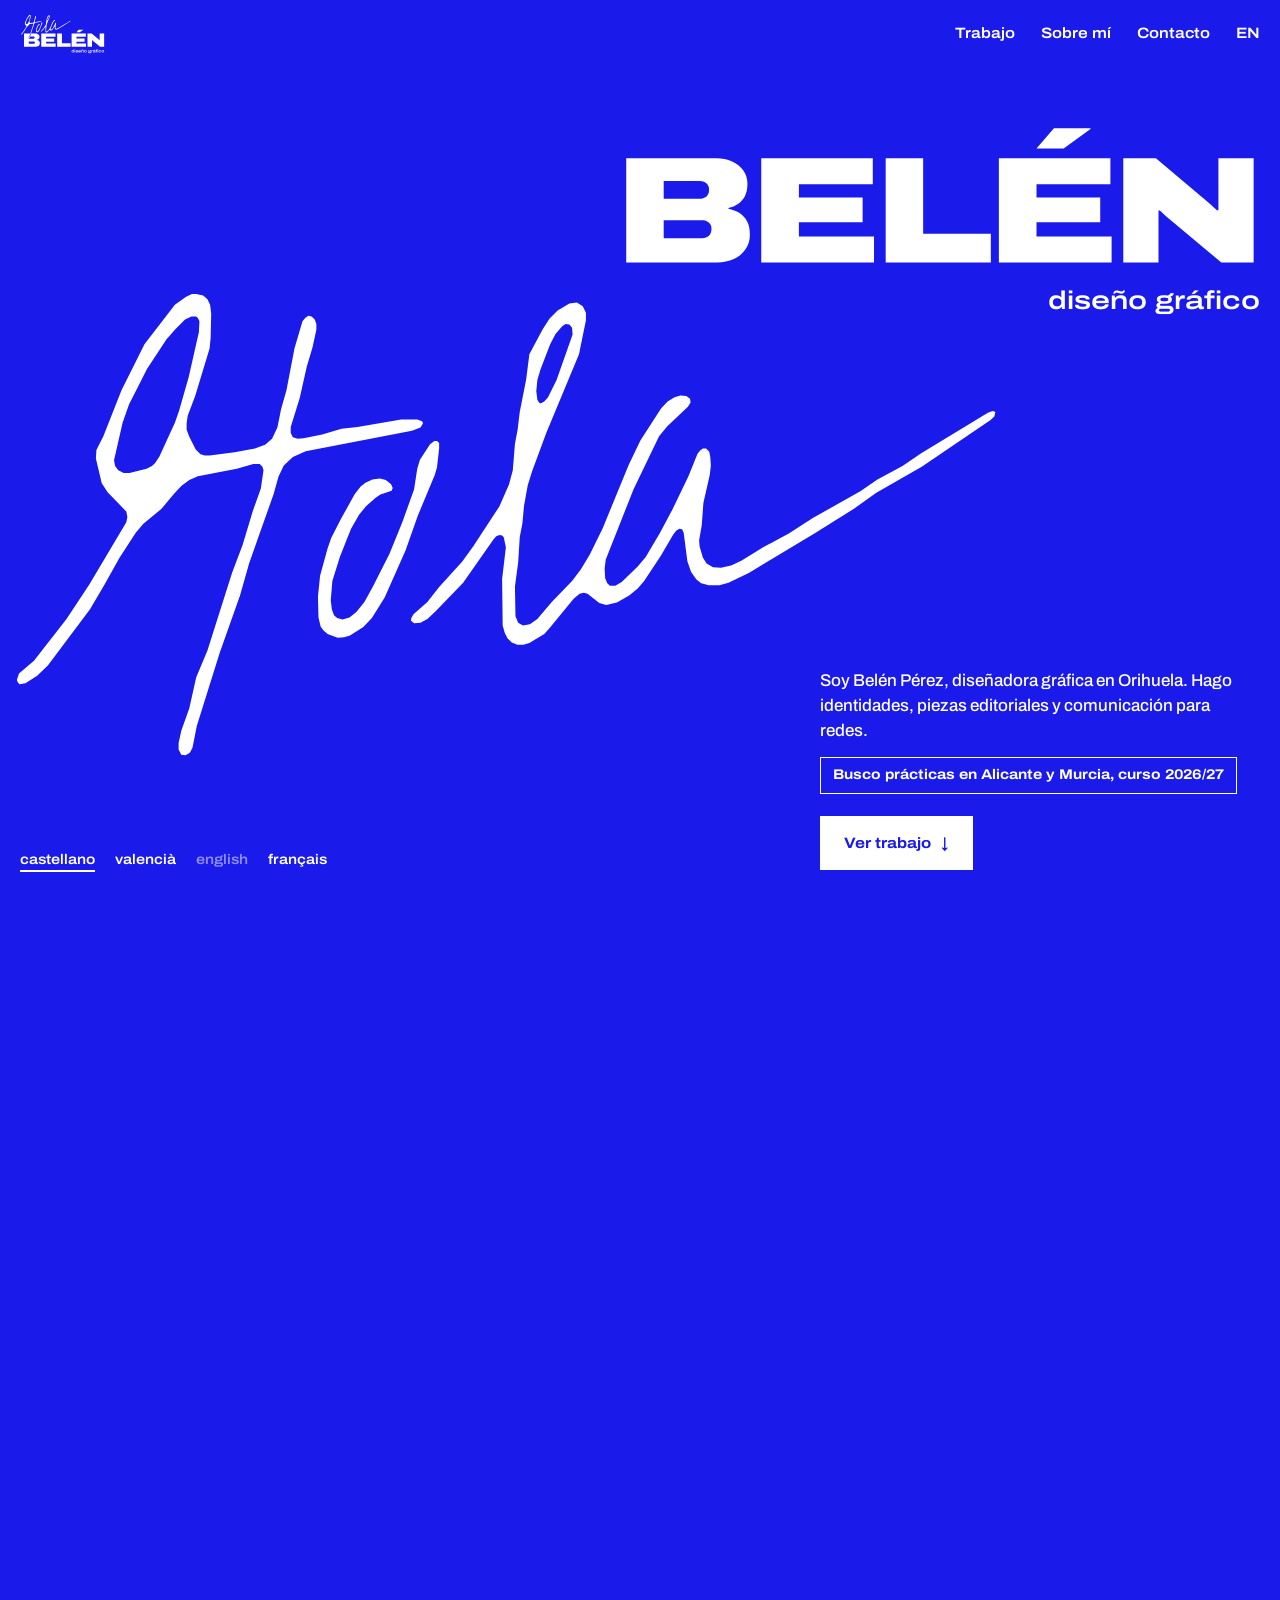
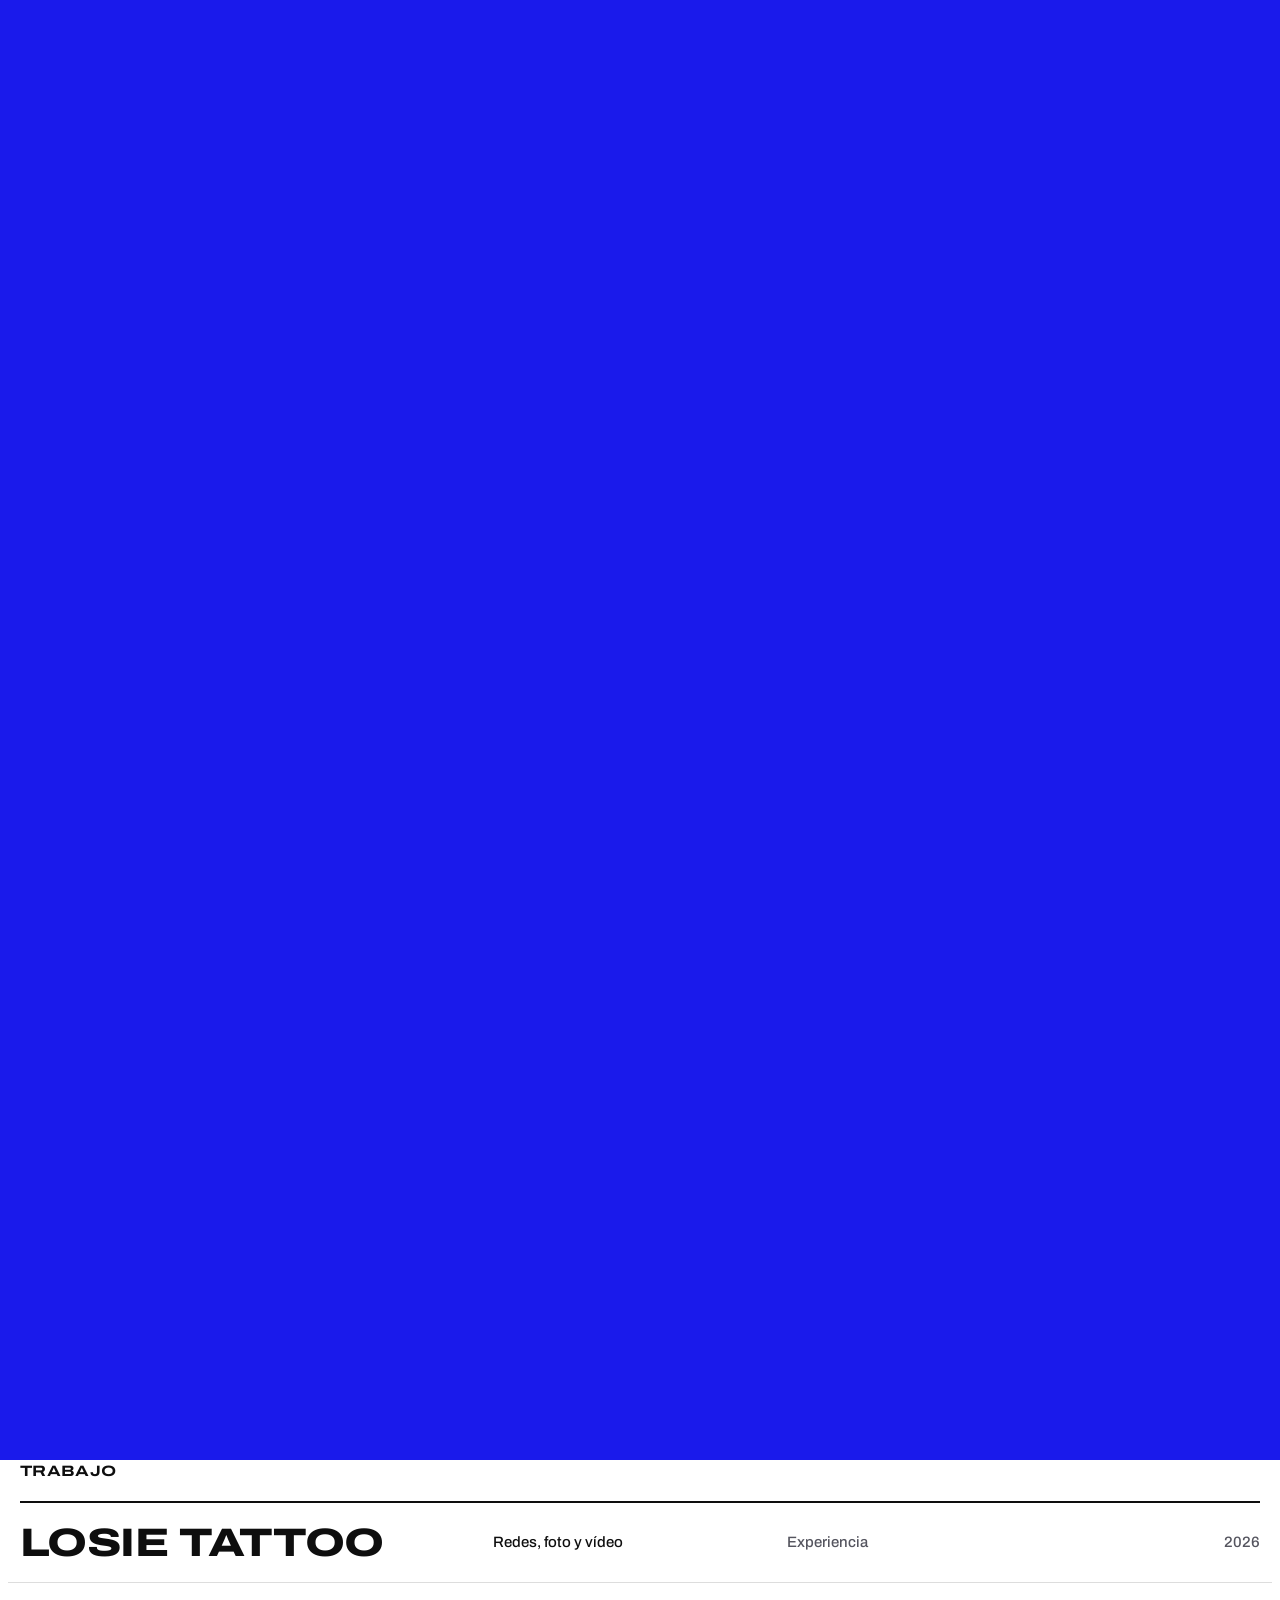
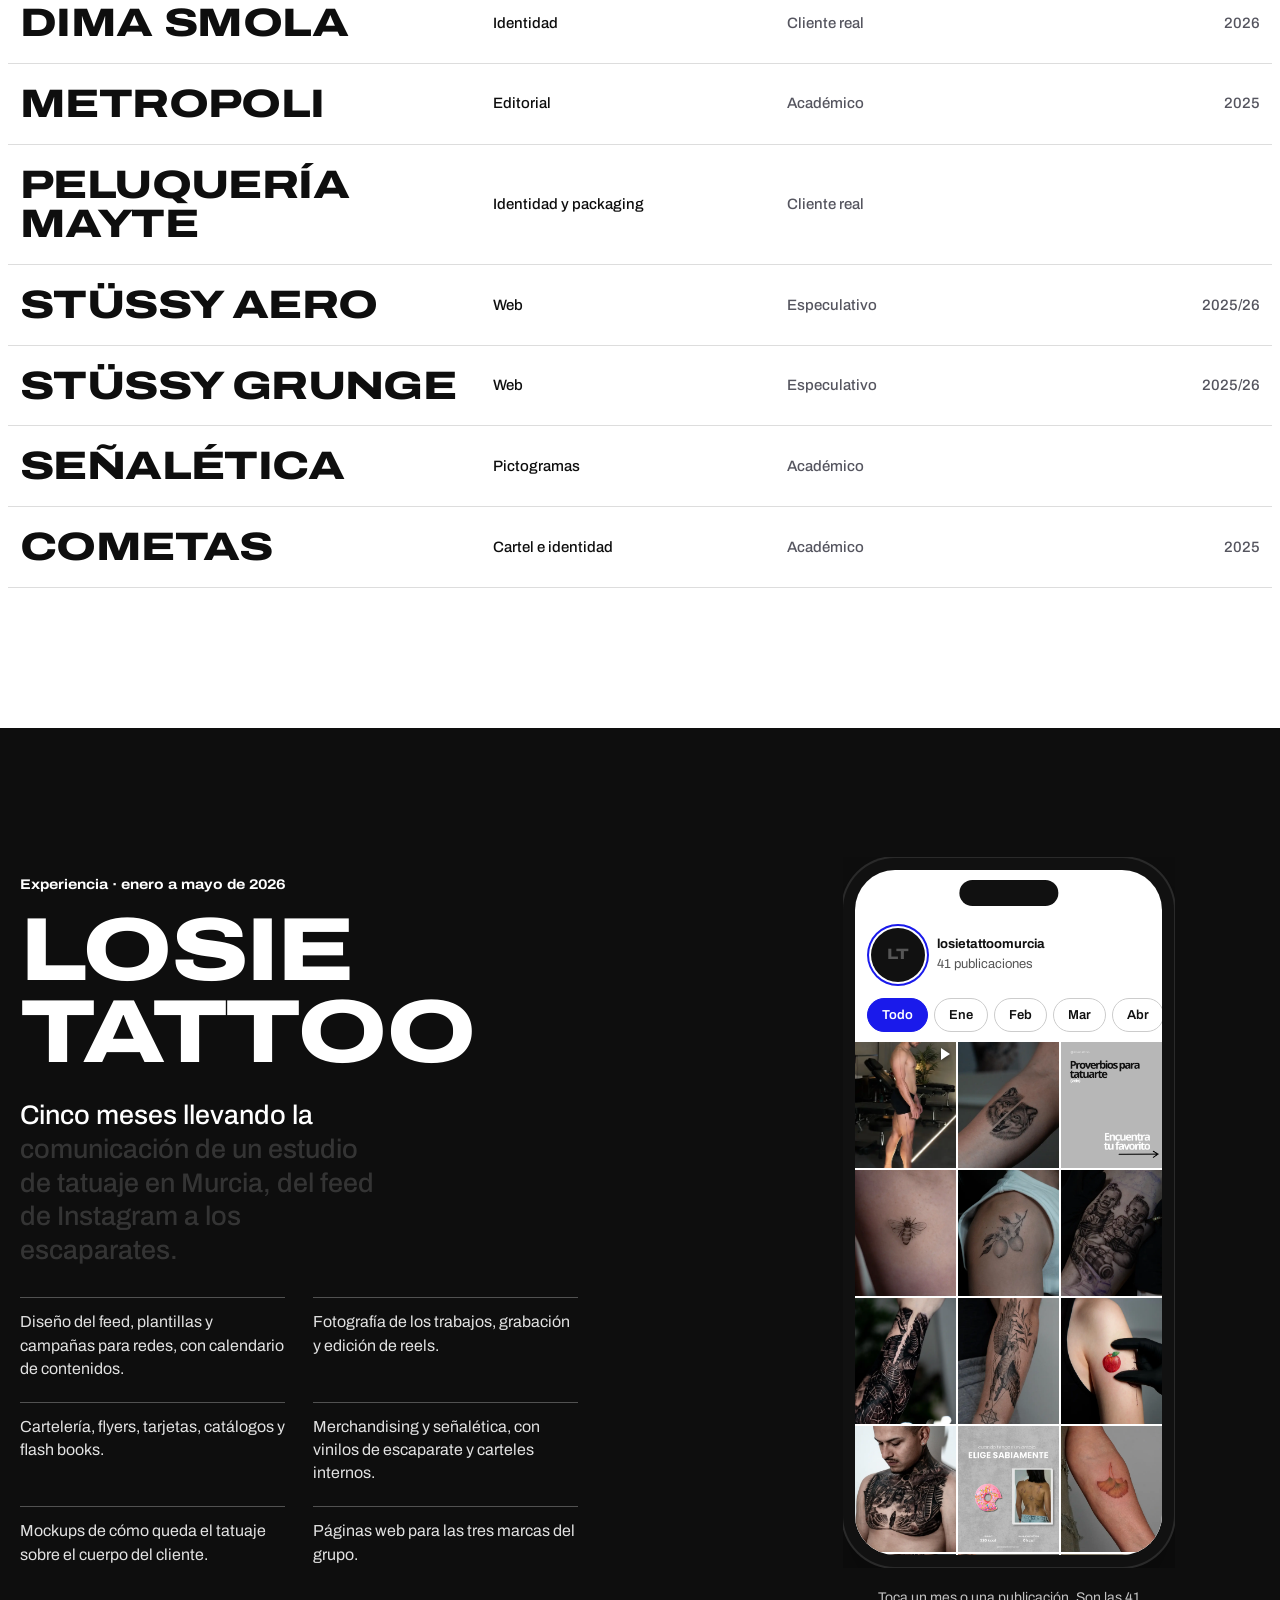
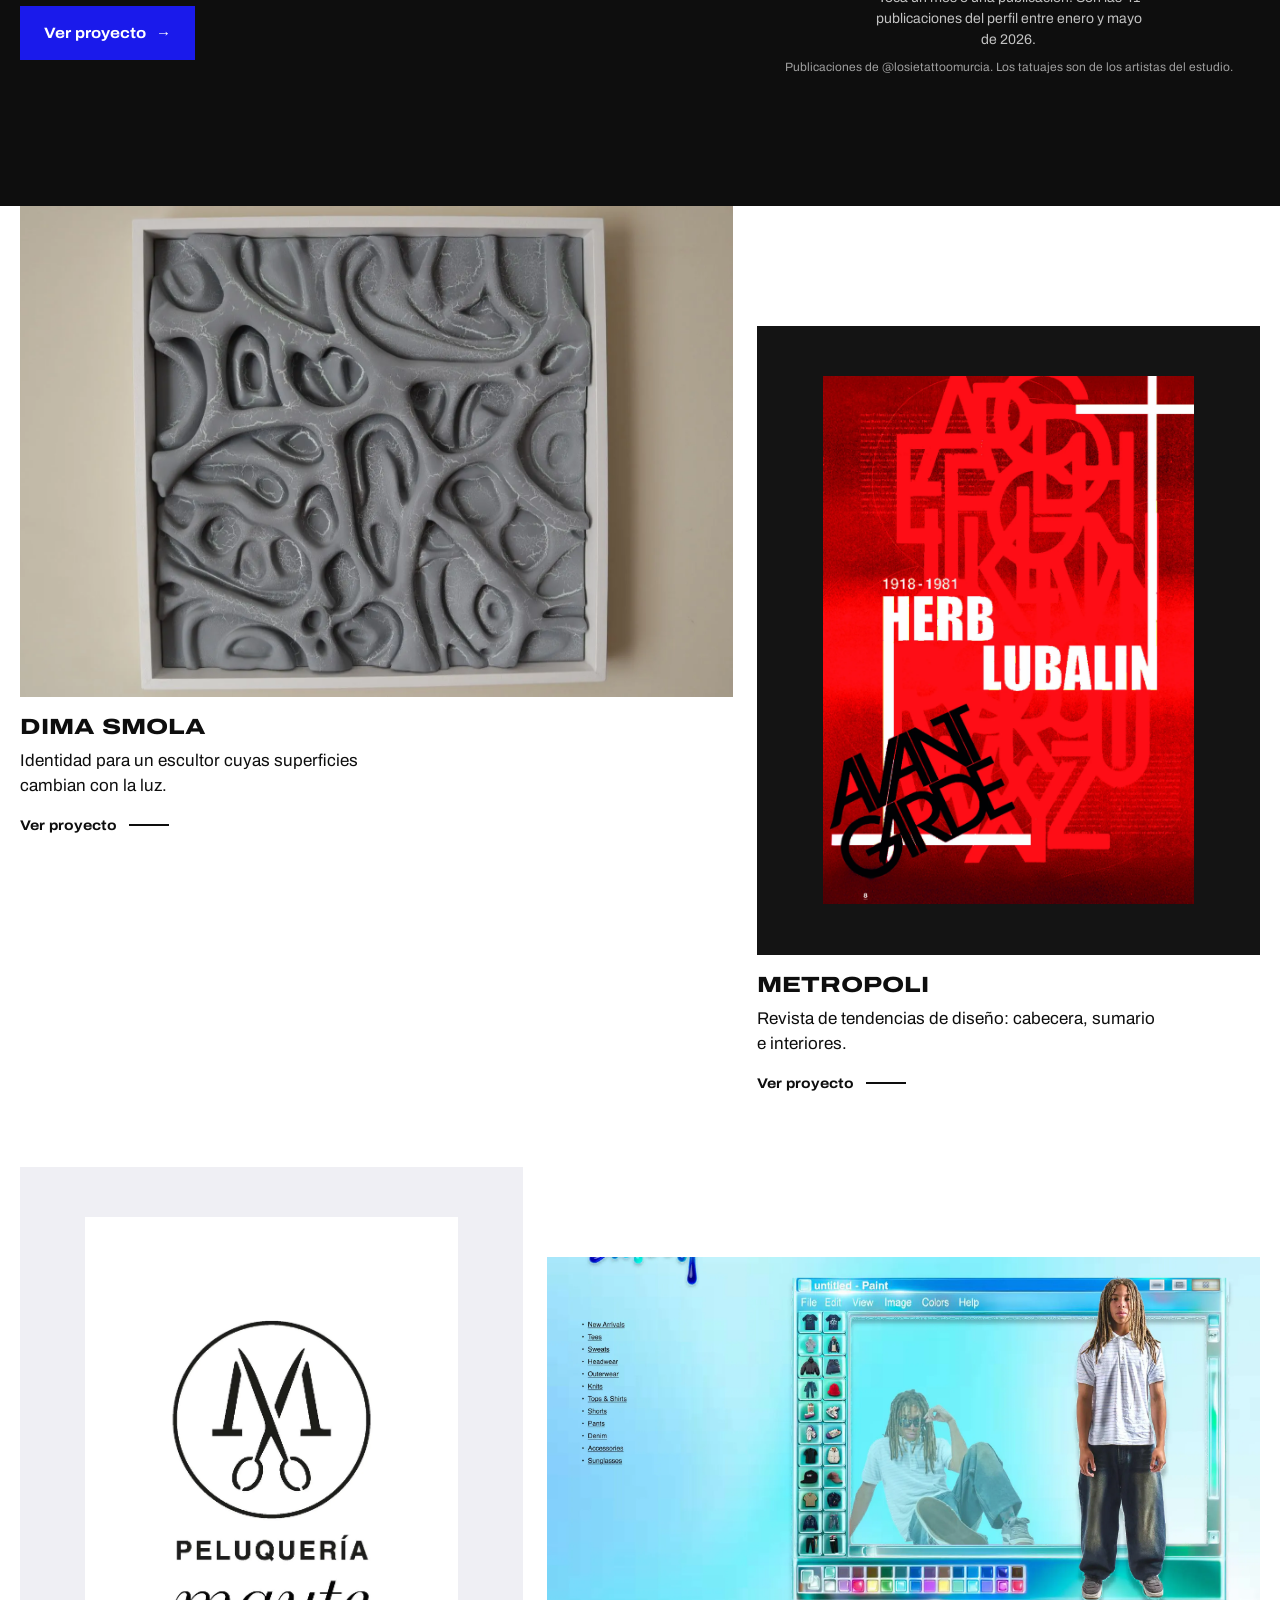
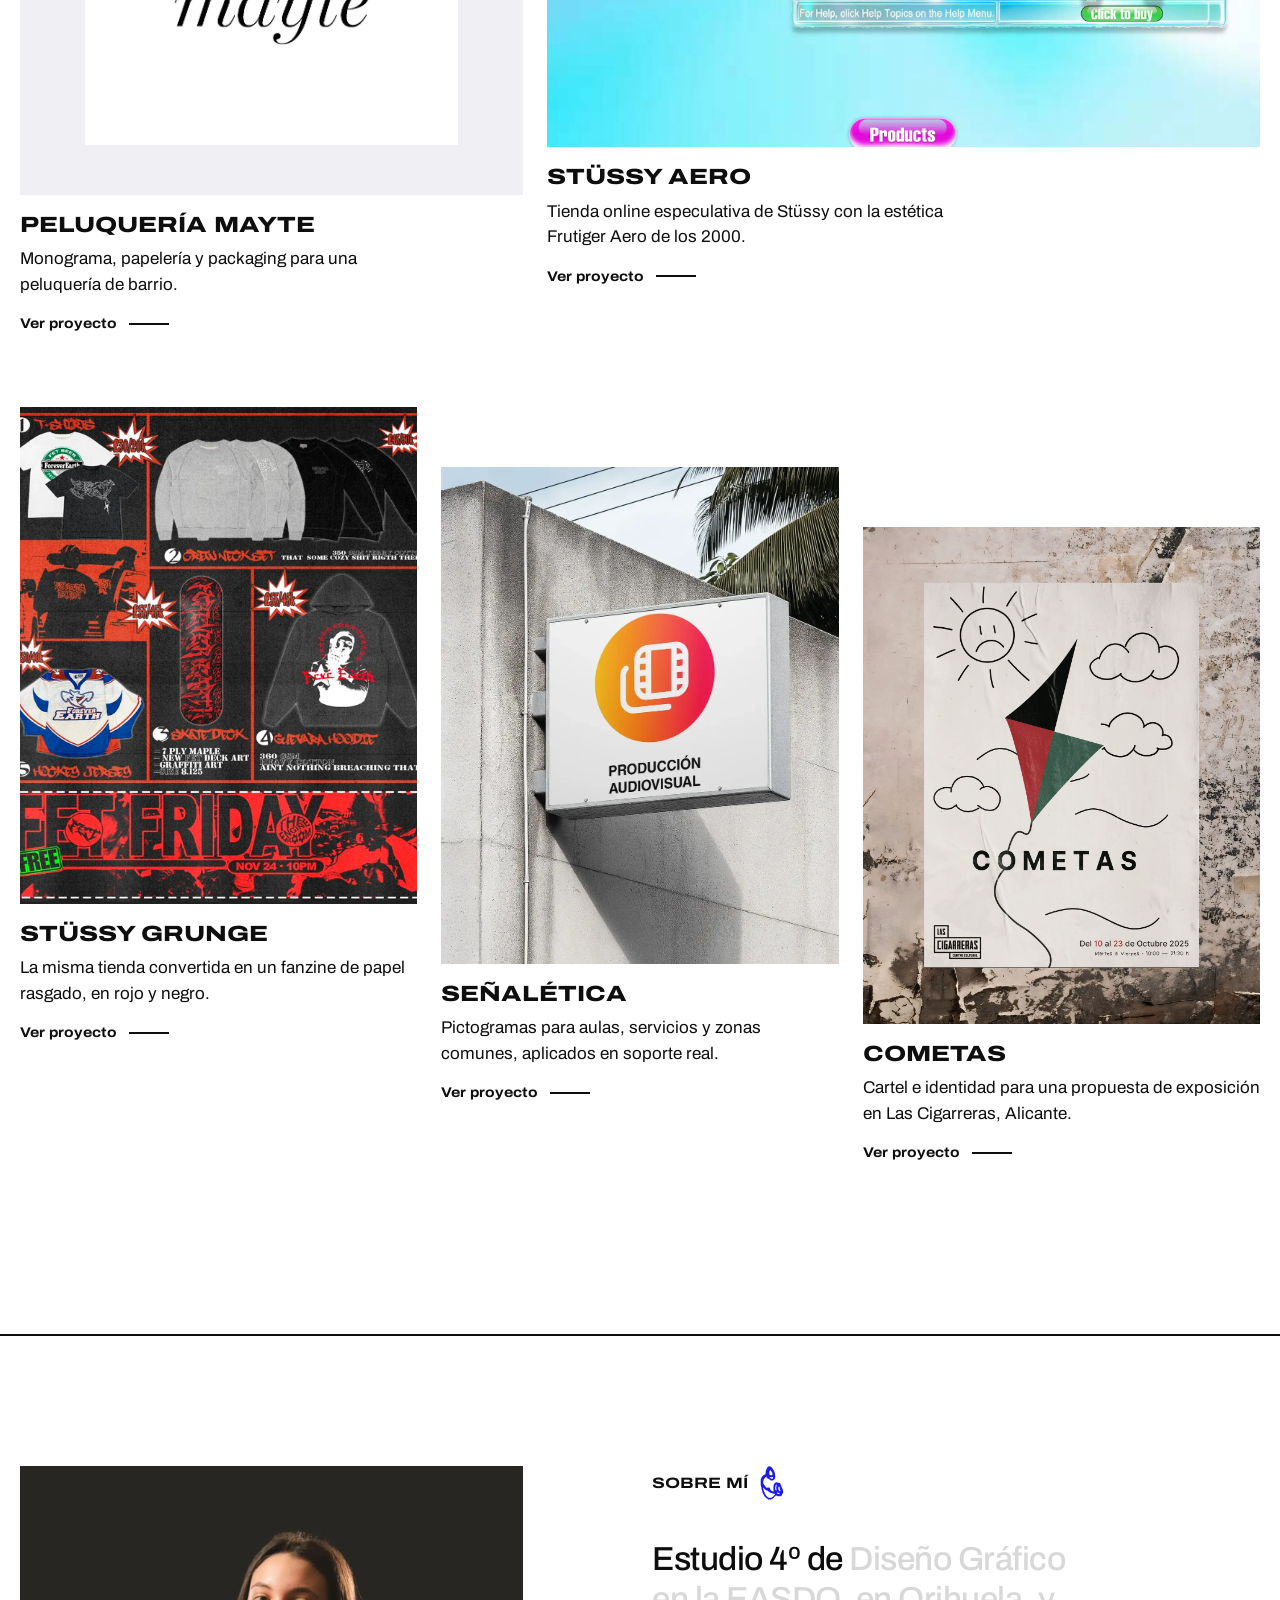
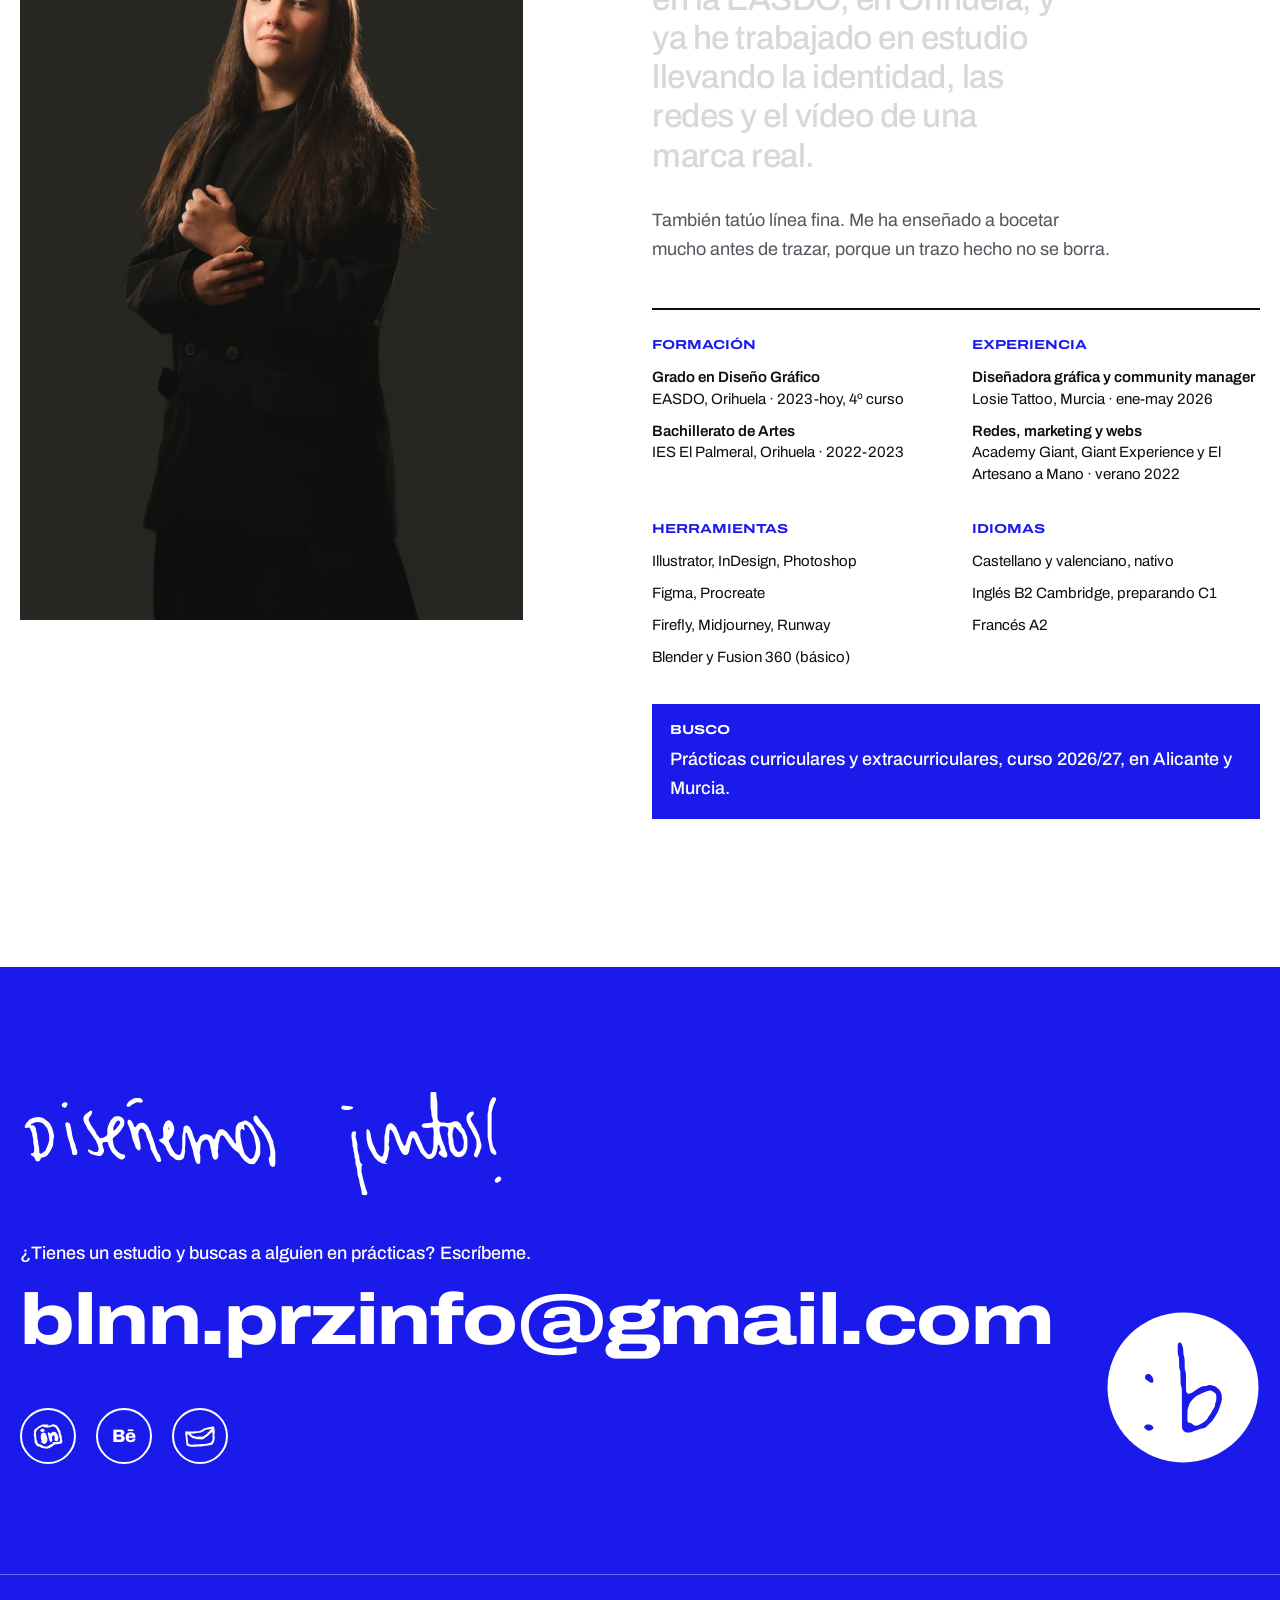
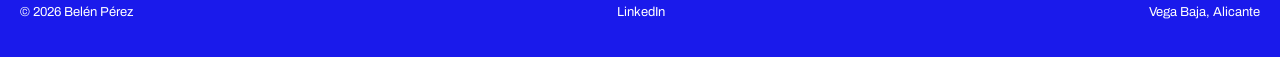
==== commit 8623c34d: "Move to holabelen.github.io and apply design review fixes - Canonical, Open Graph, sitemap and robot" ====
--- a/index.html
+++ b/index.html
@@ -5,30 +5,28 @@
 <title>Belén Pérez · Diseñadora gráfica en Alicante | Hola Belén</title>
 <meta name="description" content="Portfolio de Belén Pérez, diseñadora gráfica en Orihuela (Alicante). Identidad, diseño editorial, packaging y web. Busco prácticas en Alicante y Murcia.">
 <!-- SEO -->
-<link rel="canonical" href="https://blnnprzinfo-crypto.github.io/holabelen/">
-<link rel="alternate" hreflang="es" href="https://blnnprzinfo-crypto.github.io/holabelen/">
-<link rel="alternate" hreflang="en" href="https://blnnprzinfo-crypto.github.io/holabelen/en/">
-<link rel="alternate" hreflang="x-default" href="https://blnnprzinfo-crypto.github.io/holabelen/">
+<link rel="canonical" href="https://holabelen.github.io/">
+<link rel="alternate" hreflang="es" href="https://holabelen.github.io/">
+<link rel="alternate" hreflang="en" href="https://holabelen.github.io/en/">
+<link rel="alternate" hreflang="x-default" href="https://holabelen.github.io/">
 <meta name="theme-color" content="#1A1AEB">
 <meta name="author" content="Belén Pérez">
 <meta property="og:type" content="website">
 <meta property="og:site_name" content="Hola Belén">
 <meta property="og:title" content="Belén Pérez · Diseñadora gráfica en Alicante | Hola Belén">
 <meta property="og:description" content="Portfolio de Belén Pérez, diseñadora gráfica en Orihuela (Alicante). Identidad, diseño editorial, packaging y web. Busco prácticas en Alicante y Murcia.">
-<meta property="og:url" content="https://blnnprzinfo-crypto.github.io/holabelen/">
-<meta property="og:image" content="https://blnnprzinfo-crypto.github.io/holabelen/img/og.png">
+<meta property="og:url" content="https://holabelen.github.io/">
+<meta property="og:image" content="https://holabelen.github.io/img/og.png">
 <meta property="og:image:width" content="1200">
 <meta property="og:image:height" content="630">
 <meta property="og:image:alt" content="Hola Belén, diseño gráfico">
 <meta property="og:locale" content="es_ES">
 <meta property="og:locale:alternate" content="en_GB">
 <meta name="twitter:card" content="summary_large_image">
-<script type="application/ld+json">{"@context": "https://schema.org", "@type": "Person", "name": "Belén Pérez", "url": "https://blnnprzinfo-crypto.github.io/holabelen/", "image": "https://blnnprzinfo-crypto.github.io/holabelen/img/belen-perez.webp", "sameAs": ["https://www.linkedin.com/in/belnprez"], "address": {"@type": "PostalAddress", "addressLocality": "Orihuela", "addressRegion": "Alicante", "addressCountry": "ES"}, "alumniOf": {"@type": "EducationalOrganization", "name": "EASDO, Escuela de Arte y Superior de Diseño de Orihuela"}, "jobTitle": "Diseñadora gráfica", "knowsAbout": ["Identidad visual", "Diseño editorial", "Packaging", "Diseño web", "Señalética"]}</script>
+<script type="application/ld+json">{"@context": "https://schema.org", "@type": "Person", "name": "Belén Pérez", "url": "https://holabelen.github.io/", "image": "https://holabelen.github.io/img/belen-perez.webp", "sameAs": ["https://www.linkedin.com/in/belnprez"], "address": {"@type": "PostalAddress", "addressLocality": "Orihuela", "addressRegion": "Alicante", "addressCountry": "ES"}, "alumniOf": {"@type": "EducationalOrganization", "name": "EASDO, Escuela de Arte y Superior de Diseño de Orihuela"}, "jobTitle": "Diseñadora gráfica", "knowsAbout": ["Identidad visual", "Diseño editorial", "Packaging", "Diseño web", "Señalética"]}</script>
 <!-- /SEO -->
 <link rel="icon" href="img/marca/simbolo-azul.svg" type="image/svg+xml">
-<link rel="preconnect" href="https://fonts.googleapis.com">
-<link rel="preconnect" href="https://fonts.gstatic.com" crossorigin>
-<link rel="stylesheet" href="https://fonts.googleapis.com/css2?family=Archivo:wdth,wght@62..125,300..900&display=swap">
+<link rel="preload" href="fonts/archivo-latin.woff2" as="font" type="font/woff2" crossorigin>
 <link rel="preload" href="fonts/belen-manuscrita.woff2" as="font" type="font/woff2" crossorigin>
 <link rel="stylesheet" href="site.css">
 
@@ -82,7 +80,7 @@
         <h2 id="t-exp">Losie Tattoo</h2>
         <p class="lead" data-revela>Cinco meses llevando la comunicación de un estudio de tatuaje en Murcia, del feed de Instagram a los escaparates.</p>
         <ul class="ticks"><li>Diseño del feed, plantillas y campañas para redes, con calendario de contenidos.</li><li>Fotografía de los trabajos, grabación y edición de reels.</li><li>Cartelería, flyers, tarjetas, catálogos y flash books.</li><li>Merchandising y señalética, con vinilos de escaparate y carteles internos.</li><li>Mockups de cómo queda el tatuaje sobre el cuerpo del cliente.</li><li>Páginas web para las tres marcas del grupo.</li></ul>
-        <a class="btn" href="#losie-tattoo">Ver el proyecto <span aria-hidden="true">→</span></a>
+        <a class="btn" href="#losie-tattoo">Ver proyecto <span aria-hidden="true">→</span></a>
       </div>
       <div class="exp-phone">
         <figure class="phone " data-feed="img/losie/" aria-label="Móvil interactivo con el perfil de Instagram de Losie Tattoo Murcia">
@@ -99,31 +97,31 @@
   <section class="work" aria-label="Proyectos destacados">
     <a class="proj right" href="#dima-smola">
       <figure data-cta="Ver proyecto"><img src="img/dima-hero.webp" alt="Relieve escultórico gris de Dima Smola"></figure>
-      <div class="cap"><h3>Dima Smola</h3><div><p>Identidad para un escultor cuyas superficies cambian con la luz.</p><span class="more">Más detalles</span></div></div>
+      <div class="cap"><h3>Dima Smola</h3><div><p>Identidad para un escultor cuyas superficies cambian con la luz.</p><span class="more">Ver proyecto</span></div></div>
     </a>
     <a class="proj left" href="#metropoli">
       <figure data-cta="Ver proyecto" class="panel" style="background:#141414"><img src="img/metropoli-herb-lubalin.webp" alt="Página de apertura sobre Herb Lubalin en la revista Metropoli" loading="lazy"></figure>
-      <div class="cap"><h3>Metropoli</h3><div><p>Revista de tendencias de diseño: cabecera, sumario e interiores.</p><span class="more">Más detalles</span></div></div>
+      <div class="cap"><h3>Metropoli</h3><div><p>Revista de tendencias de diseño: cabecera, sumario e interiores.</p><span class="more">Ver proyecto</span></div></div>
     </a>
     <a class="proj right" href="#mayte">
       <figure data-cta="Ver proyecto" class="panel" style="background:#FFFFFF"><img src="img/mayte-monograma.webp" alt="Monograma de Peluquería Mayte, una M formada por unas tijeras" loading="lazy"></figure>
-      <div class="cap"><h3>Peluquería Mayte</h3><div><p>Monograma, papelería y packaging para una peluquería de barrio.</p><span class="more">Más detalles</span></div></div>
+      <div class="cap"><h3>Peluquería Mayte</h3><div><p>Monograma, papelería y packaging para una peluquería de barrio.</p><span class="more">Ver proyecto</span></div></div>
     </a>
     <a class="proj left" href="#stussy-aero">
       <figure data-cta="Ver proyecto"><img src="img/stussy-aero-apertura.webp" alt="Dirección Aero de la tienda de Stüssy, con ventana de sistema y burbujas" style="object-position:50% 25%" loading="lazy"></figure>
-      <div class="cap"><h3>Stüssy Aero</h3><div><p>Tienda online especulativa de Stüssy con la estética Frutiger Aero de los 2000.</p><span class="more">Más detalles</span></div></div>
+      <div class="cap"><h3>Stüssy Aero</h3><div><p>Tienda online especulativa de Stüssy con la estética Frutiger Aero de los 2000.</p><span class="more">Ver proyecto</span></div></div>
     </a>
     <a class="proj right" href="#stussy-grunge">
       <figure data-cta="Ver proyecto"><img src="img/stussy-grunge-productos.webp" alt="Collage rojo y negro de productos de la dirección Grunge" style="object-position:50% 30%" loading="lazy"></figure>
-      <div class="cap"><h3>Stüssy Grunge</h3><div><p>La misma tienda convertida en un fanzine de papel rasgado, en rojo y negro.</p><span class="more">Más detalles</span></div></div>
+      <div class="cap"><h3>Stüssy Grunge</h3><div><p>La misma tienda convertida en un fanzine de papel rasgado, en rojo y negro.</p><span class="more">Ver proyecto</span></div></div>
     </a>
     <a class="proj left" href="#senaletica">
       <figure data-cta="Ver proyecto"><img src="img/senaletica-fachada.webp" alt="Banderola de producción audiovisual en una fachada de hormigón" loading="lazy"></figure>
-      <div class="cap"><h3>Señalética</h3><div><p>Pictogramas para aulas, servicios y zonas comunes, aplicados en soporte real.</p><span class="more">Más detalles</span></div></div>
+      <div class="cap"><h3>Señalética</h3><div><p>Pictogramas para aulas, servicios y zonas comunes, aplicados en soporte real.</p><span class="more">Ver proyecto</span></div></div>
     </a>
     <a class="proj right" href="#cometas">
       <figure data-cta="Ver proyecto"><img src="img/cometas-cartel-pared.webp" alt="Cartel de Cometas pegado en una pared desconchada" loading="lazy"></figure>
-      <div class="cap"><h3>Cometas</h3><div><p>Cartel e identidad para una propuesta de exposición en Las Cigarreras, Alicante.</p><span class="more">Más detalles</span></div></div>
+      <div class="cap"><h3>Cometas</h3><div><p>Cartel e identidad para una propuesta de exposición en Las Cigarreras, Alicante.</p><span class="more">Ver proyecto</span></div></div>
     </a>
   </section>
 
@@ -133,7 +131,7 @@
       <h2>Sobre mí <img class="cara" src="img/marca/mano-cara-azul.svg" alt="" width="23" height="34" aria-hidden="true"></h2>
       <p class="big" data-revela>Estudio 4º de Diseño Gráfico en la EASDO, en Orihuela, y ya he trabajado en estudio llevando la identidad, las redes y el vídeo de una marca real.</p>
       <p>También tatúo línea fina. Me ha enseñado a bocetar mucho antes de trazar, porque un trazo hecho no se borra.</p>
-      <div class="cv"><div class="col"><h3>Formación</h3><ul><li><b>Grado en Diseño Gráfico</b>EASDO, Orihuela · 2023 – hoy, 4º curso</li><li><b>Bachillerato de Artes</b>IES El Palmeral, Orihuela · 2022 – 2023</li></ul></div><div class="col"><h3>Experiencia</h3><ul><li><b>Diseñadora gráfica y community manager</b>Losie Tattoo, Murcia · ene – may 2026</li><li><b>Redes, marketing y webs</b>Academy Giant, Giant Experience y El Artesano a Mano · verano 2022</li></ul></div><div class="col"><h3>Herramientas</h3><ul><li>Illustrator, InDesign, Photoshop</li><li>Figma, Procreate</li><li>Firefly, Midjourney, Runway</li><li>Blender y Fusion 360 (básico)</li></ul></div><div class="col"><h3>Idiomas</h3><ul><li>Castellano y valenciano, nativo</li><li>Inglés B2 Cambridge, preparando C1</li><li>Francés A2</li></ul></div></div>
+      <div class="cv"><div class="col"><h3>Formación</h3><ul><li><b>Grado en Diseño Gráfico</b>EASDO, Orihuela · 2023-hoy, 4º curso</li><li><b>Bachillerato de Artes</b>IES El Palmeral, Orihuela · 2022-2023</li></ul></div><div class="col"><h3>Experiencia</h3><ul><li><b>Diseñadora gráfica y community manager</b>Losie Tattoo, Murcia · ene-may 2026</li><li><b>Redes, marketing y webs</b>Academy Giant, Giant Experience y El Artesano a Mano · verano 2022</li></ul></div><div class="col"><h3>Herramientas</h3><ul><li>Illustrator, InDesign, Photoshop</li><li>Figma, Procreate</li><li>Firefly, Midjourney, Runway</li><li>Blender y Fusion 360 (básico)</li></ul></div><div class="col"><h3>Idiomas</h3><ul><li>Castellano y valenciano, nativo</li><li>Inglés B2 Cambridge, preparando C1</li><li>Francés A2</li></ul></div></div>
       <p class="busco"><b>Busco</b>Prácticas curriculares y extracurriculares, curso 2026/27, en Alicante y Murcia.</p>
     </div>
   </section>
@@ -160,7 +158,7 @@
     <img src="img/losie/01.webp" alt="Tatuaje de dos perros en el brazo, fotografiado para el feed">
     <img src="img/losie/25.webp" alt="Carrusel con el texto Encuentra la raza de tu perro">
     <span class="corner bl">Losie Tattoo</span>
-    <span class="corner br">redes · foto · vídeo · 2026</span>
+    <span class="corner br">redes, foto y vídeo · 2026</span>
   </section>
 
   <header class="case-head wrap">
@@ -225,7 +223,7 @@
     <div class="body">
         <p>Su competencia se vende como decoración, con serifas clásicas y tonos arena. Lo situé como artista: descriptor "Sculptural Surfaces", claim "Shaped by light" y una paleta mineral sin color de acento, porque el color ya lo pone la obra.</p>
         <p>El sello D sale de un boceto a mano. Lo convertí en sistema: firma, sello, manual de 25 láminas, tarjeta gofrada, certificado de autenticidad, web y plantillas de Instagram.</p>
-      <p class="credit">Cliente real · Proyecto completo en solitario · Fotografía de obra: Dima Smola</p>
+      <p class="credit">Cliente real. Proyecto completo en solitario. Fotografía de obra: Dima Smola</p>
     </div>
   </section>
 
@@ -270,7 +268,7 @@
     <div class="body">
         <p>Diseñé la cabecera, el sumario y los interiores. El sumario son siete cuartos de círculo que giran por el pliego, uno por sección, en rojo y negro. Hice también una versión a dos tintas.</p>
         <p>Los interiores cambian de registro según de quién hablan. Las páginas de Lubalin y Ginzburg recorren Eros, Fact, Avant Garde y Moneysworth con titulares apretados y letras que se pisan. Las de Carson rompen la retícula y ensucian la imagen, como hacía él en Ray Gun.</p>
-      <p class="credit">Proyecto académico individual · Mayo 2025 · Textos propios · Imágenes de archivo de las revistas citadas</p>
+      <p class="credit">Proyecto académico individual. Mayo 2025. Textos propios. Imágenes de archivo de las revistas citadas</p>
     </div>
   </section>
 
@@ -318,7 +316,7 @@
     <div class="body">
         <p>Buscaba un signo que funcionara pequeño, en una tarjeta o en el lateral de una caja. Las patas de la M son las hojas de las tijeras. Lo acompañan dos colores planos y una melena dibujada que termina en unos labios.</p>
         <p>Con esas piezas monté la papelería completa, con cartas, sobres americanos y tarjetas, cajas troqueladas para productos que construí y fotografié, publicaciones para redes y un mupi.</p>
-      <p class="credit">Clienta real · Fotografías de modelos en redes y mupi: banco de imágenes</p>
+      <p class="credit">Clienta real. Fotografías de modelos en redes y mupi: banco de imágenes</p>
     </div>
   </section>
 
@@ -379,7 +377,7 @@
     <div class="body">
       <p>Esta dirección sale del Frutiger Aero, la estética optimista de las interfaces de aquellos años. Revisé la web de Disney Channel de 2008 y la de Windows Vista de 2007 y me quedé con sus degradados brillantes, los reflejos y las formas orgánicas.</p>
       <p>El fondo es turquesa claro y los botones usan fucsia, rojo, verde y azul con efecto glossy. Los productos flotan en burbujas que se pinchan para ver la ficha. Por debajo, la página se ordena en módulos, igual que la versión Grunge.</p>
-      <p class="credit">Proyecto especulativo, sin encargo ni relación con la marca · Moodboard con referencias de terceros · Fotografías de producto y modelos: Stüssy</p>
+      <p class="credit">Proyecto especulativo, sin encargo ni relación con la marca. Moodboard con referencias de terceros. Fotografías de producto y modelos: Stüssy</p>
     </div>
   </section>
 
@@ -420,7 +418,7 @@
     <div class="body">
       <p>Partí del streetwear y de la cultura skate en la que nació la marca. Analicé webs que llevan el collage a la pantalla, como Self Seekers o la de Eminem de 2008, y usé la textura y el desgaste como parte de la interfaz.</p>
       <p>El negro es la base, el blanco aparece como papel rasgado entre secciones y el rojo #BE0000 marca precios y marcos. Debajo del ruido hay una retícula de 12 columnas con los productos en módulos de tres, para que la tienda se siga usando bien.</p>
-      <p class="credit">Proyecto especulativo, sin encargo ni relación con la marca · Moodboard con referencias de terceros · Fotografías de producto y modelos: Stüssy</p>
+      <p class="credit">Proyecto especulativo, sin encargo ni relación con la marca. Moodboard con referencias de terceros. Fotografías de producto y modelos: Stüssy</p>
     </div>
   </section>
 
@@ -455,7 +453,7 @@
     <div class="body">
         <p>Todos comparten el mismo trazo grueso de puntas redondas y el mismo círculo con degradado de amarillo a magenta, para que se lean como una familia aunque el objeto cambie.</p>
         <p>El nombre va debajo, en mayúsculas de palo seco. Después los apliqué en una banderola de fachada y en el rótulo de la cafetería.</p>
-      <p class="credit">Proyecto académico · Mockups sobre plantillas de terceros</p>
+      <p class="credit">Proyecto académico. Mockups sobre plantillas de terceros</p>
     </div>
   </section>
 
@@ -502,7 +500,7 @@
     <div class="body">
         <p>La cometa toma los colores de la bandera palestina y la silueta de su mapa. La dibujé sobre un cielo de trazos infantiles, con un sol triste, porque la exposición habla de un juego que se interrumpe.</p>
         <p>La identidad pasa al cartel, a un flyer plegado en castellano y en árabe, a la entrada, a la señalética de sala y a una bolsa. El flyer cierra con la frase que resume el recorrido, «Solo un hilo rojo mantiene en pie todas las cometas».</p>
-      <p class="credit">Proyectos Interdisciplinares · 3º de Diseño Gráfico · Propuesta de exposición para el Centro Cultural Las Cigarreras, del 10 al 23 de octubre de 2025</p>
+      <p class="credit">Proyectos Interdisciplinares. 3º de Diseño Gráfico. Propuesta de exposición para el Centro Cultural Las Cigarreras, del 10 al 23 de octubre de 2025</p>
     </div>
   </section>
 
--- a/site.css
+++ b/site.css
@@ -2,6 +2,8 @@
    Marca: azul #1A1AEB · negro #0E0E0E · blanco #FFFFFF
    Tipografía web: Archivo (variable). Ancho 125 % para titulares, en la línea del BELÉN del logotipo.
    Al final del archivo está la maquetación para imprimir o exportar a PDF (A4 horizontal). */
+@font-face{font-family:"Archivo";src:url("fonts/archivo-latin.woff2") format("woff2");font-weight:100 900;font-stretch:62% 125%;font-display:swap;unicode-range:U+0000-00FF,U+0131,U+0152-0153,U+02BB-02BC,U+02C6,U+02DA,U+02DC,U+0304,U+0308,U+0329,U+2000-206F,U+20AC,U+2122,U+2191,U+2193,U+2212,U+2215,U+FEFF,U+FFFD}
+@font-face{font-family:"Archivo";src:url("fonts/archivo-latin-ext.woff2") format("woff2");font-weight:100 900;font-stretch:62% 125%;font-display:swap;unicode-range:U+0100-02BA,U+02BD-02C5,U+02C7-02CC,U+02CE-02D7,U+02DD-02FF,U+1E00-1E9F,U+1EF2-1EFF,U+2020,U+20A0-20AB,U+20AD-20C4,U+2113,U+2C60-2C7F,U+A720-A7FF}
 :root{
   --azul:#1A1AEB; --negro:#0E0E0E; --blanco:#FFFFFF; --gris:#55555F; --linea:rgba(14,14,14,.14); --fondo-img:#EFEFF4;
   --font:"Archivo","Helvetica Neue",Arial,sans-serif;
@@ -73,6 +75,19 @@
 .more::after{content:"";width:40px;height:2px;background:currentColor;transition:width .3s}
 .proj:hover .more{color:var(--azul)} .proj:hover .more::after{width:72px}
 
+
+/* destacados en retícula asimétrica: filas 7/5, 5/7 y 4/4/4 */
+.work{display:grid;grid-template-columns:repeat(12,1fr);gap:72px 24px;padding:0 var(--gutr) 170px var(--gut);max-width:var(--max);margin-inline:auto}
+.work .proj{gap:18px}
+.work .proj figure,.work .proj.right figure{width:100%;margin:0;aspect-ratio:4/5}
+.work .proj:nth-child(1){grid-column:1/8} .work .proj:nth-child(1) figure{aspect-ratio:16/11}
+.work .proj:nth-child(2){grid-column:8/13;margin-top:120px}
+.work .proj:nth-child(3){grid-column:1/6}
+.work .proj:nth-child(4){grid-column:6/13;margin-top:90px} .work .proj:nth-child(4) figure{aspect-ratio:16/11}
+.work .proj:nth-child(5){grid-column:1/5} .work .proj:nth-child(6){grid-column:5/9;margin-top:60px} .work .proj:nth-child(7){grid-column:9/13;margin-top:120px}
+.work .cap,.work .proj.left .cap,.work .proj.right .cap{display:block;margin:0;padding:0;max-width:none}
+.work .cap h3{margin-bottom:8px}
+.work .cap p{font-size:17px}
 /* ---------- info ---------- */
 .info{display:grid;grid-template-columns:repeat(12,1fr);gap:24px;padding-block:130px;border-top:2px solid var(--negro)}
 .info .me{grid-column:1/6;margin:0;aspect-ratio:2/3;overflow:hidden;background:#1B1A18;align-self:start;position:sticky;top:calc(var(--head) + 24px)}
@@ -161,7 +176,9 @@
   .index li a{grid-template-columns:1fr auto;gap:6px 16px;padding:16px 12px}
   .index .t{grid-column:1/3}
   .index .k{display:none} .index .y{grid-column:2}
-  .work{gap:96px}
+  .work{grid-template-columns:1fr;gap:72px}
+  .work .proj:nth-child(n){grid-column:1;margin-top:0}
+  .ticks{grid-template-columns:1fr}
   .proj figure{width:100%}
   .proj figure.panel img{height:78%}
   .proj.left .cap,.proj.right .cap{margin-left:0}
@@ -220,9 +237,8 @@
 .exp-txt{grid-column:1/7}
 .exp h2{margin:0 0 26px;font-size:clamp(46px,7vw,120px);line-height:.92;font-stretch:125%;font-weight:800;text-transform:uppercase;letter-spacing:-.025em}
 .exp .lead{margin:0 0 30px;font-size:clamp(22px,2.1vw,32px);line-height:1.25;font-weight:500;max-width:24ch}
-.ticks{list-style:none;margin:0 0 40px;padding:0;display:grid;gap:12px;font-size:17px;line-height:1.45;max-width:46ch}
-.ticks li{position:relative;padding-left:26px;color:rgba(255,255,255,.85)}
-.ticks li::before{content:"";position:absolute;left:0;top:.5em;width:10px;height:10px;background:var(--azul)}
+.ticks{list-style:none;margin:0 0 40px;padding:0;display:grid;grid-template-columns:1fr 1fr;gap:22px 28px;font-size:16px;line-height:1.45;max-width:62ch}
+.ticks li{padding-top:12px;border-top:1px solid rgba(255,255,255,.28);color:rgba(255,255,255,.88)}
 .exp .btn{background:var(--azul);border-color:var(--azul);color:var(--blanco)}
 .exp .btn:hover{background:transparent;border-color:var(--blanco)}
 .exp-phone{grid-column:8/13;display:flex;flex-direction:column;align-items:center}
@@ -306,11 +322,6 @@
 .pal.on{opacity:1}
 .asoma{clip-path:inset(22% 0 0 0);opacity:0;transform:translateY(24px);transition:clip-path 1.1s cubic-bezier(.2,.7,.1,1),opacity .7s ease,transform 1.1s cubic-bezier(.2,.7,.1,1)}
 .asoma.dentro{clip-path:inset(0 0 0 0);opacity:1;transform:none}
-.cursor{position:fixed;left:0;top:0;z-index:70;width:14px;height:14px;margin:-7px 0 0 -7px;border-radius:50%;background:var(--azul);pointer-events:none;display:grid;place-items:center;transition:width .25s,height .25s,margin .25s,background .2s}
-.cursor span{opacity:0;color:var(--blanco);font-size:14px;font-weight:800;font-stretch:112%;transition:opacity .2s}
-.cursor.grande{width:92px;height:92px;margin:-46px 0 0 -46px}
-.cursor.grande span{opacity:1}
-.cursor.sobre-azul{background:var(--blanco)} .cursor.sobre-azul span{color:var(--azul)}
 
 /* =====================================================================
    PDF / IMPRESIÓN — A4 horizontal, una lámina por página.
@@ -331,7 +342,7 @@
   .langs span{opacity:1}
   .exp{break-before:page;height:210mm;padding-block:14mm}
   .ph-frame{box-shadow:none}
-  .visor,.leer,.btn,.telon,.cursor{display:none!important}
+  .visor,.leer,.btn,.telon{display:none!important}
   .pal{opacity:1!important} .asoma{clip-path:none!important;opacity:1!important;transform:none!important}
   .cv{gap:5mm}
   .hero .hola,.hero-mark{animation:none}
@@ -358,3 +369,4 @@
   .grid4{display:grid;grid-template-columns:repeat(7,1fr);align-content:center}
   .grid4 .span3{display:none}
 }
+.work .proj figure.panel[style*="#FFFFFF"]{background:var(--fondo-img)!important}
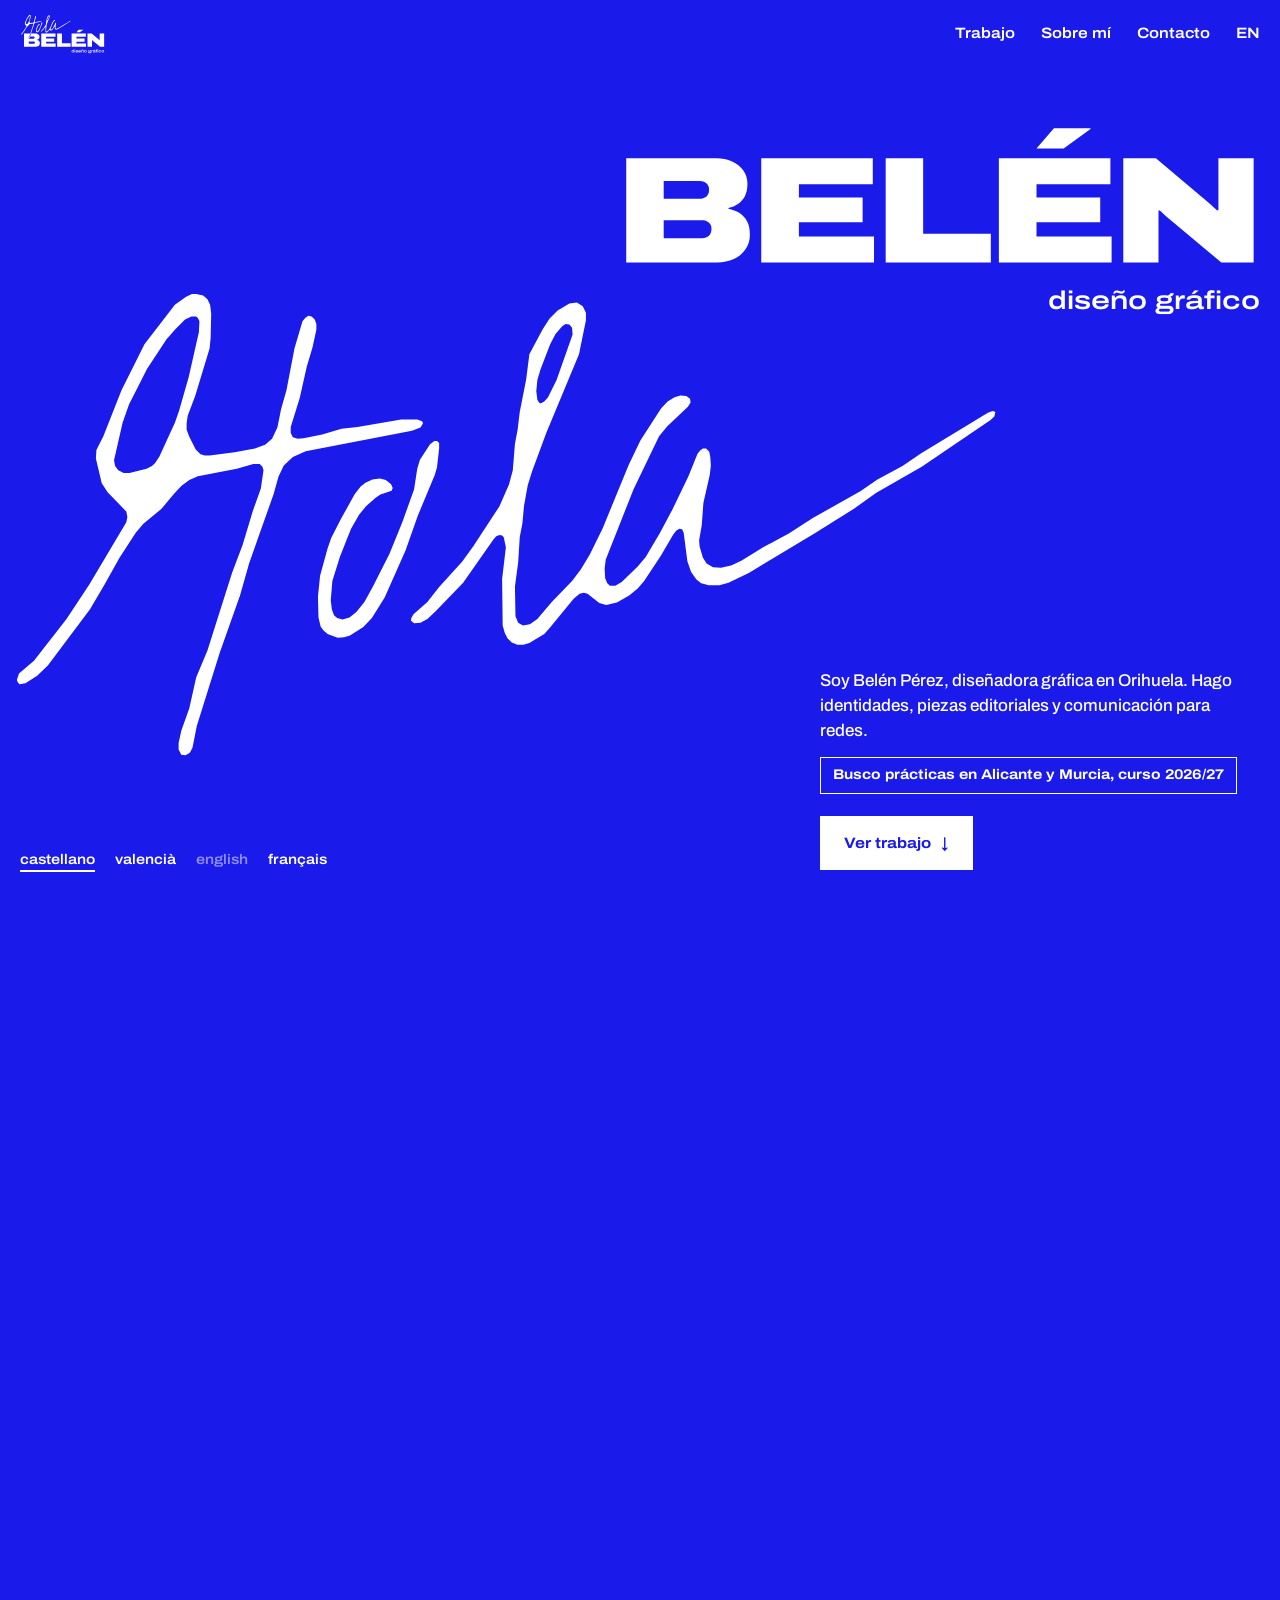
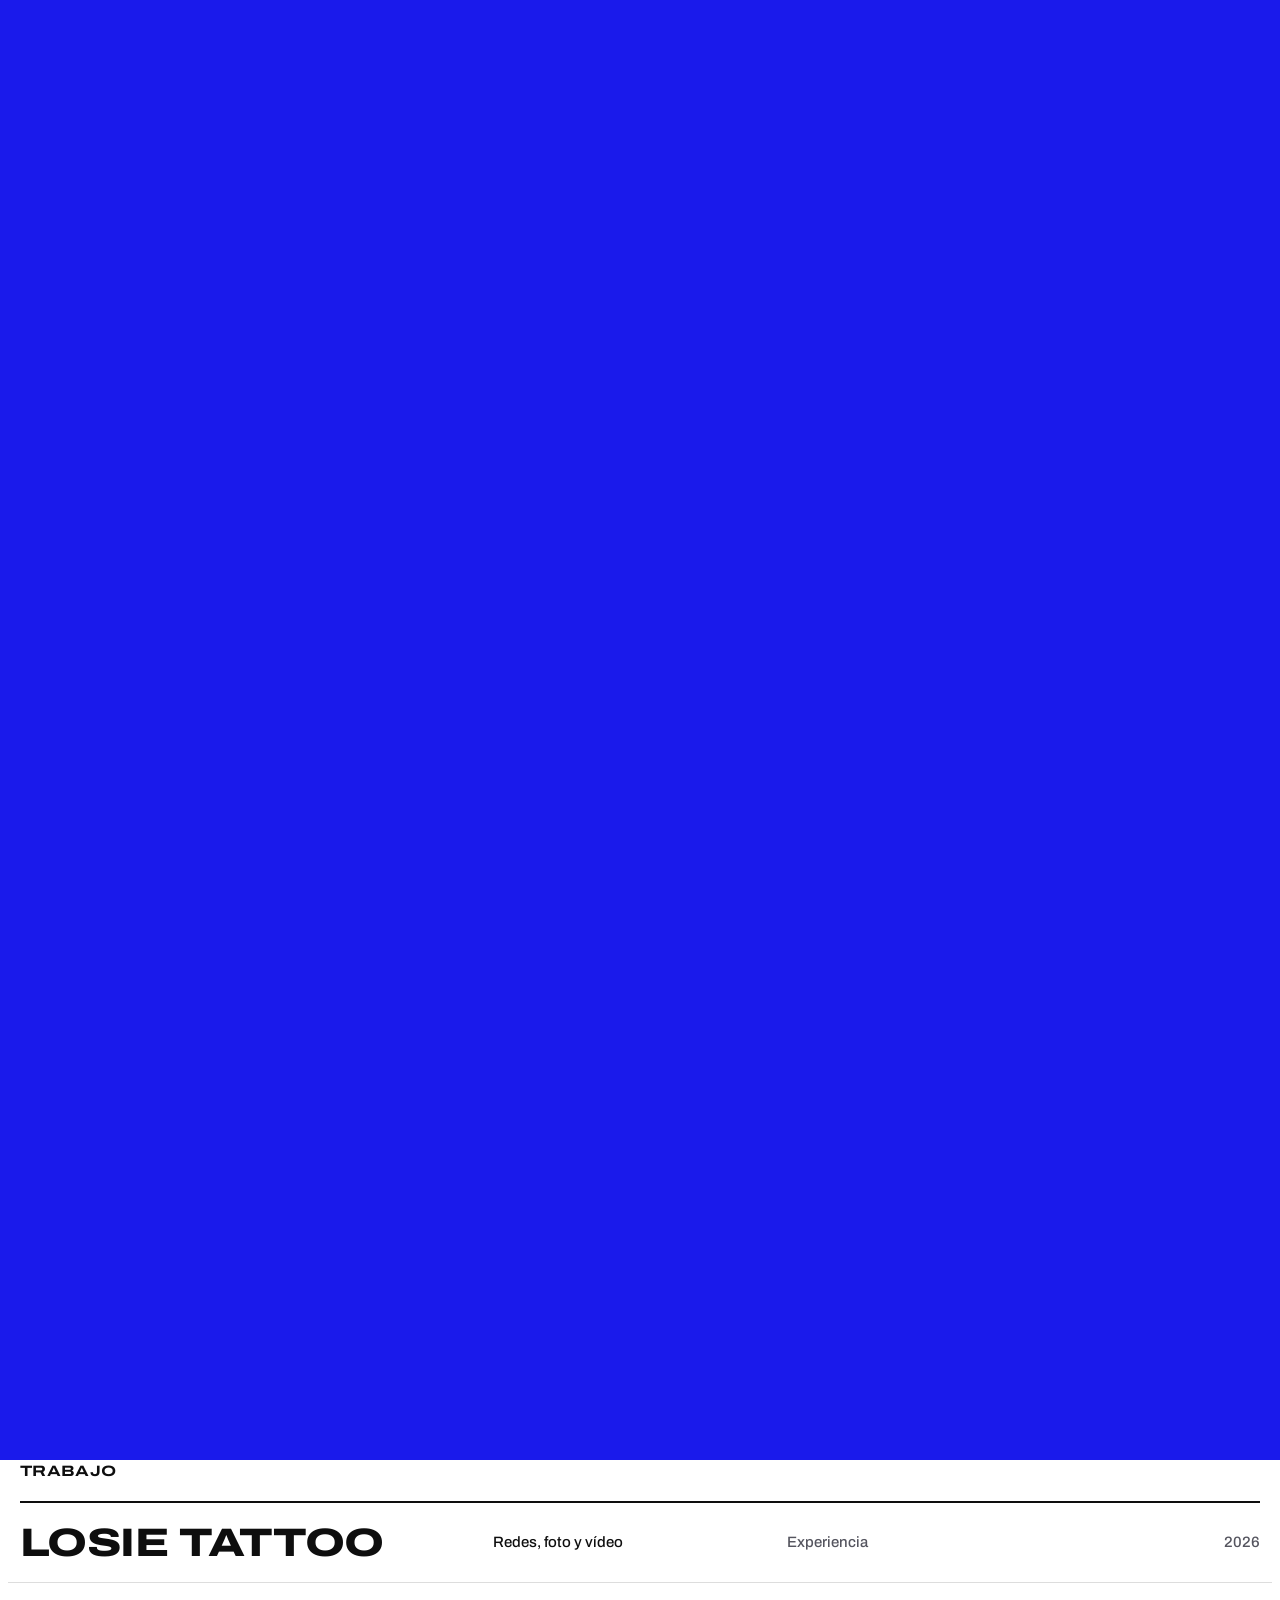
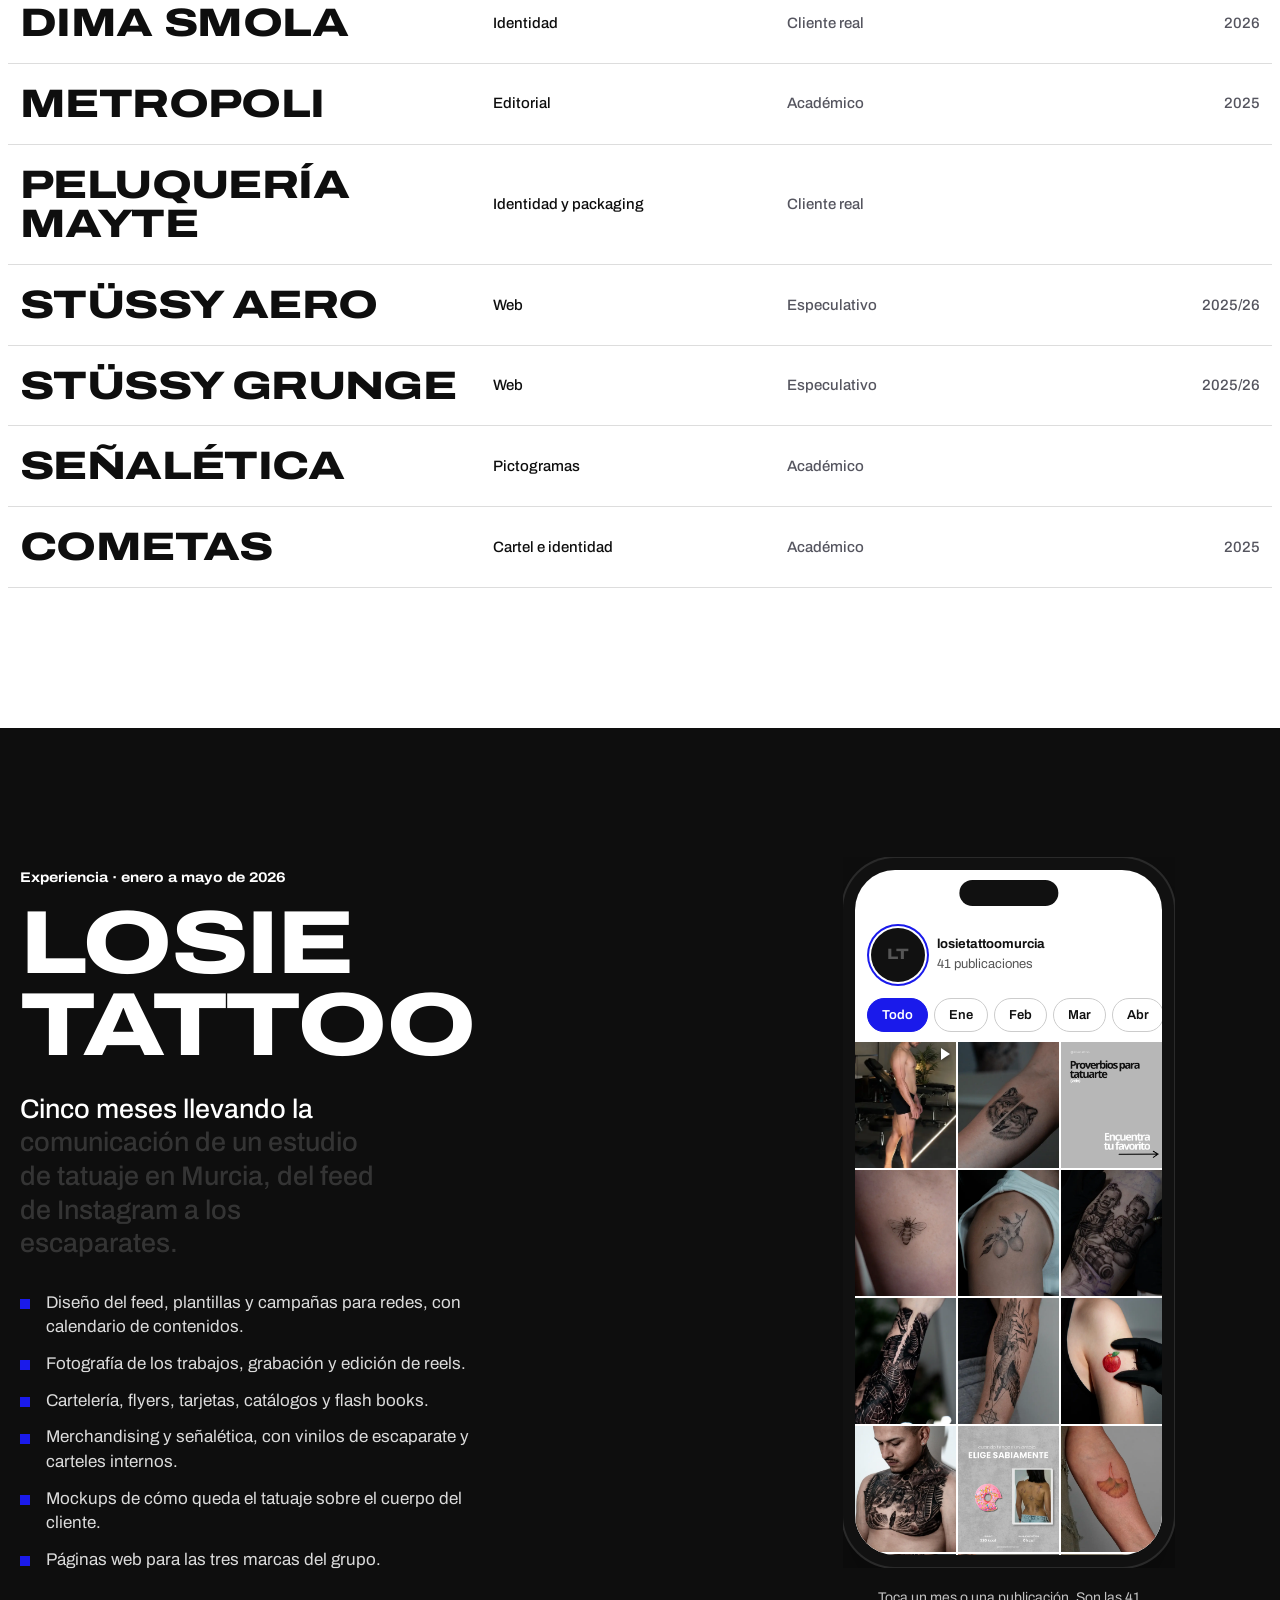
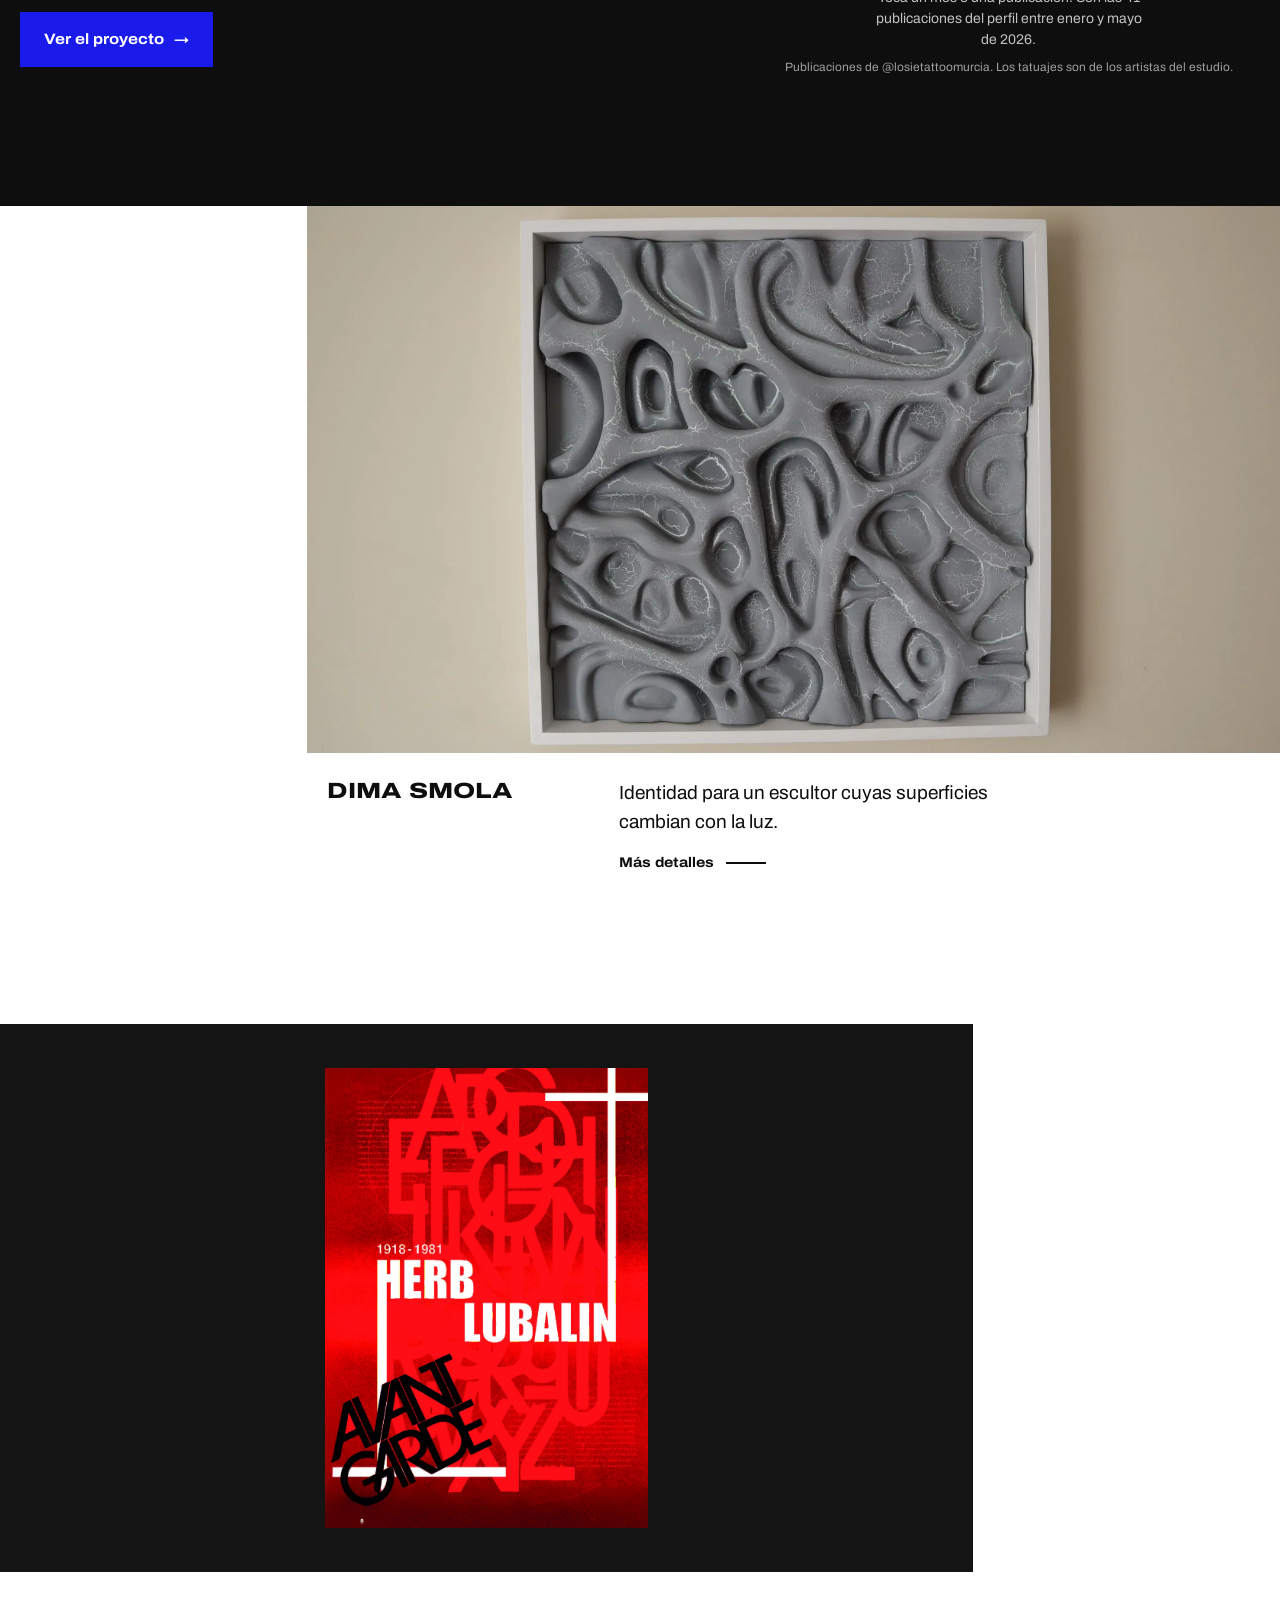
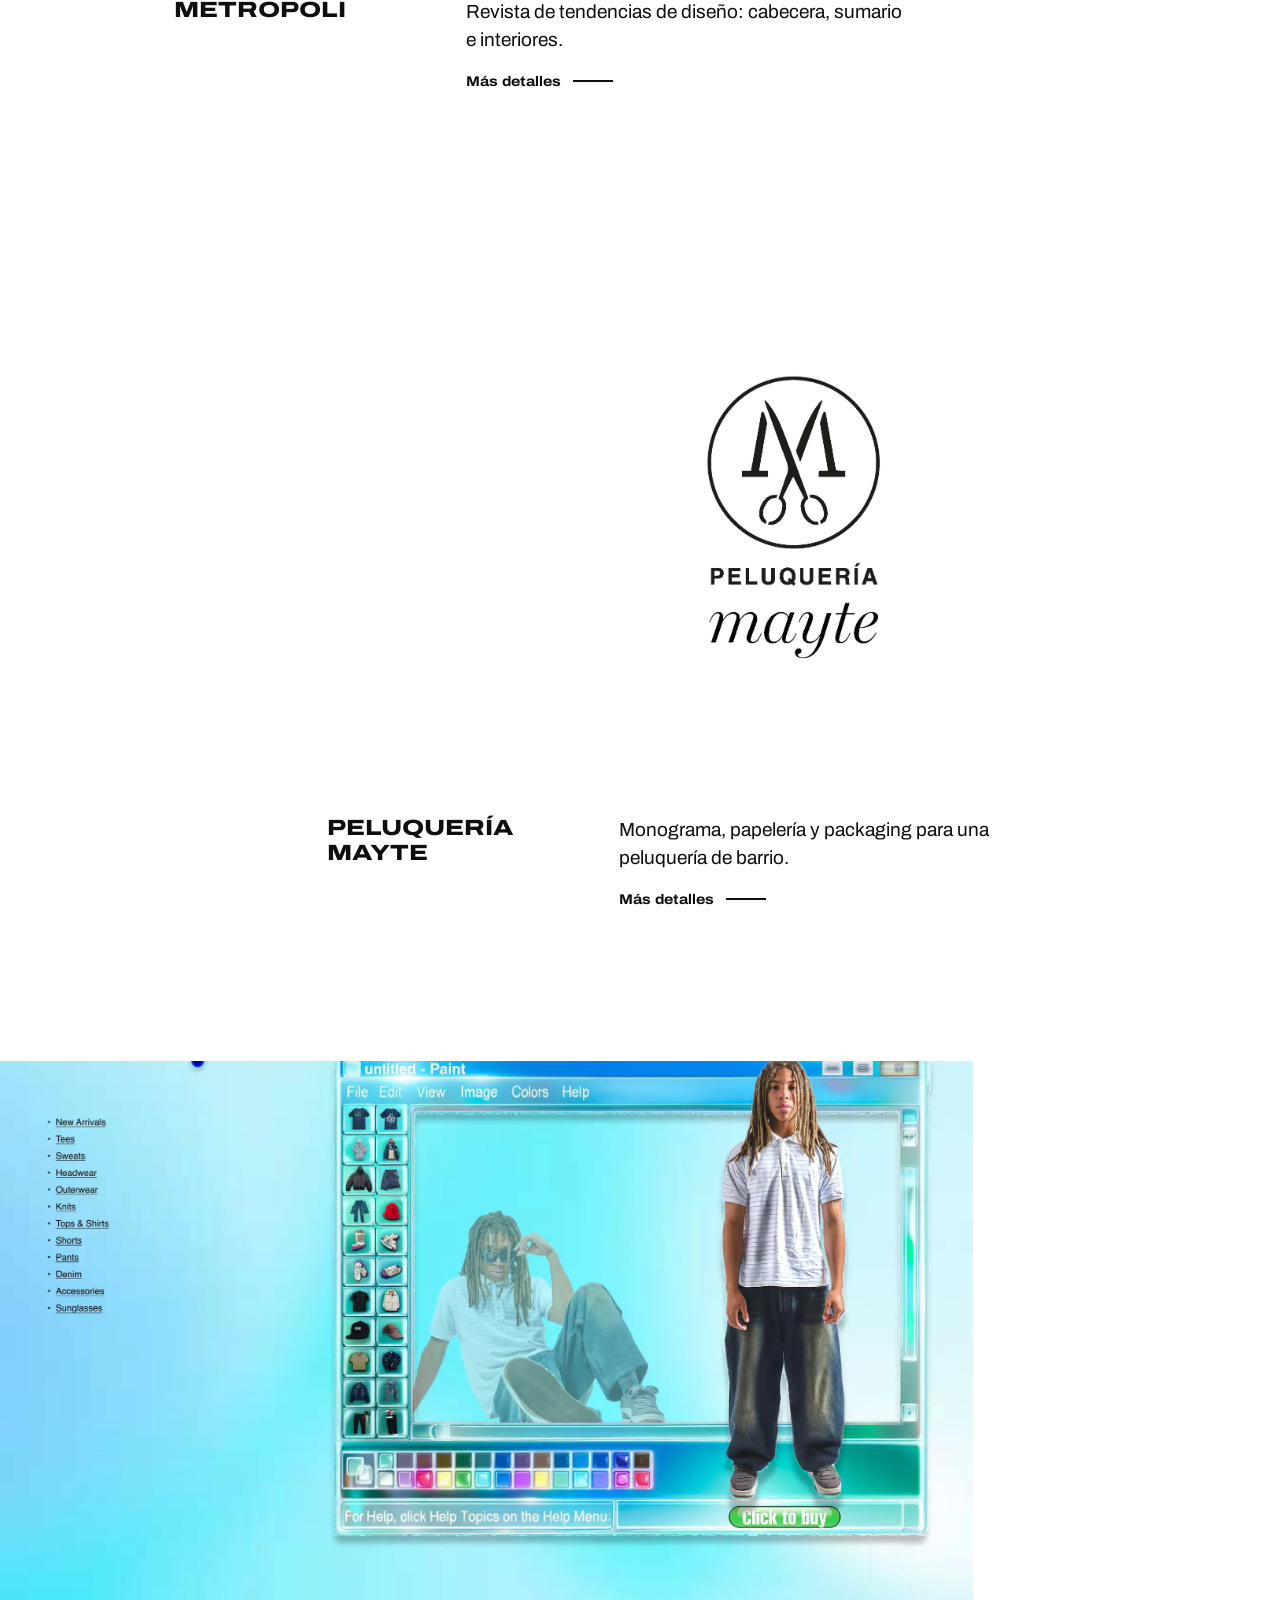
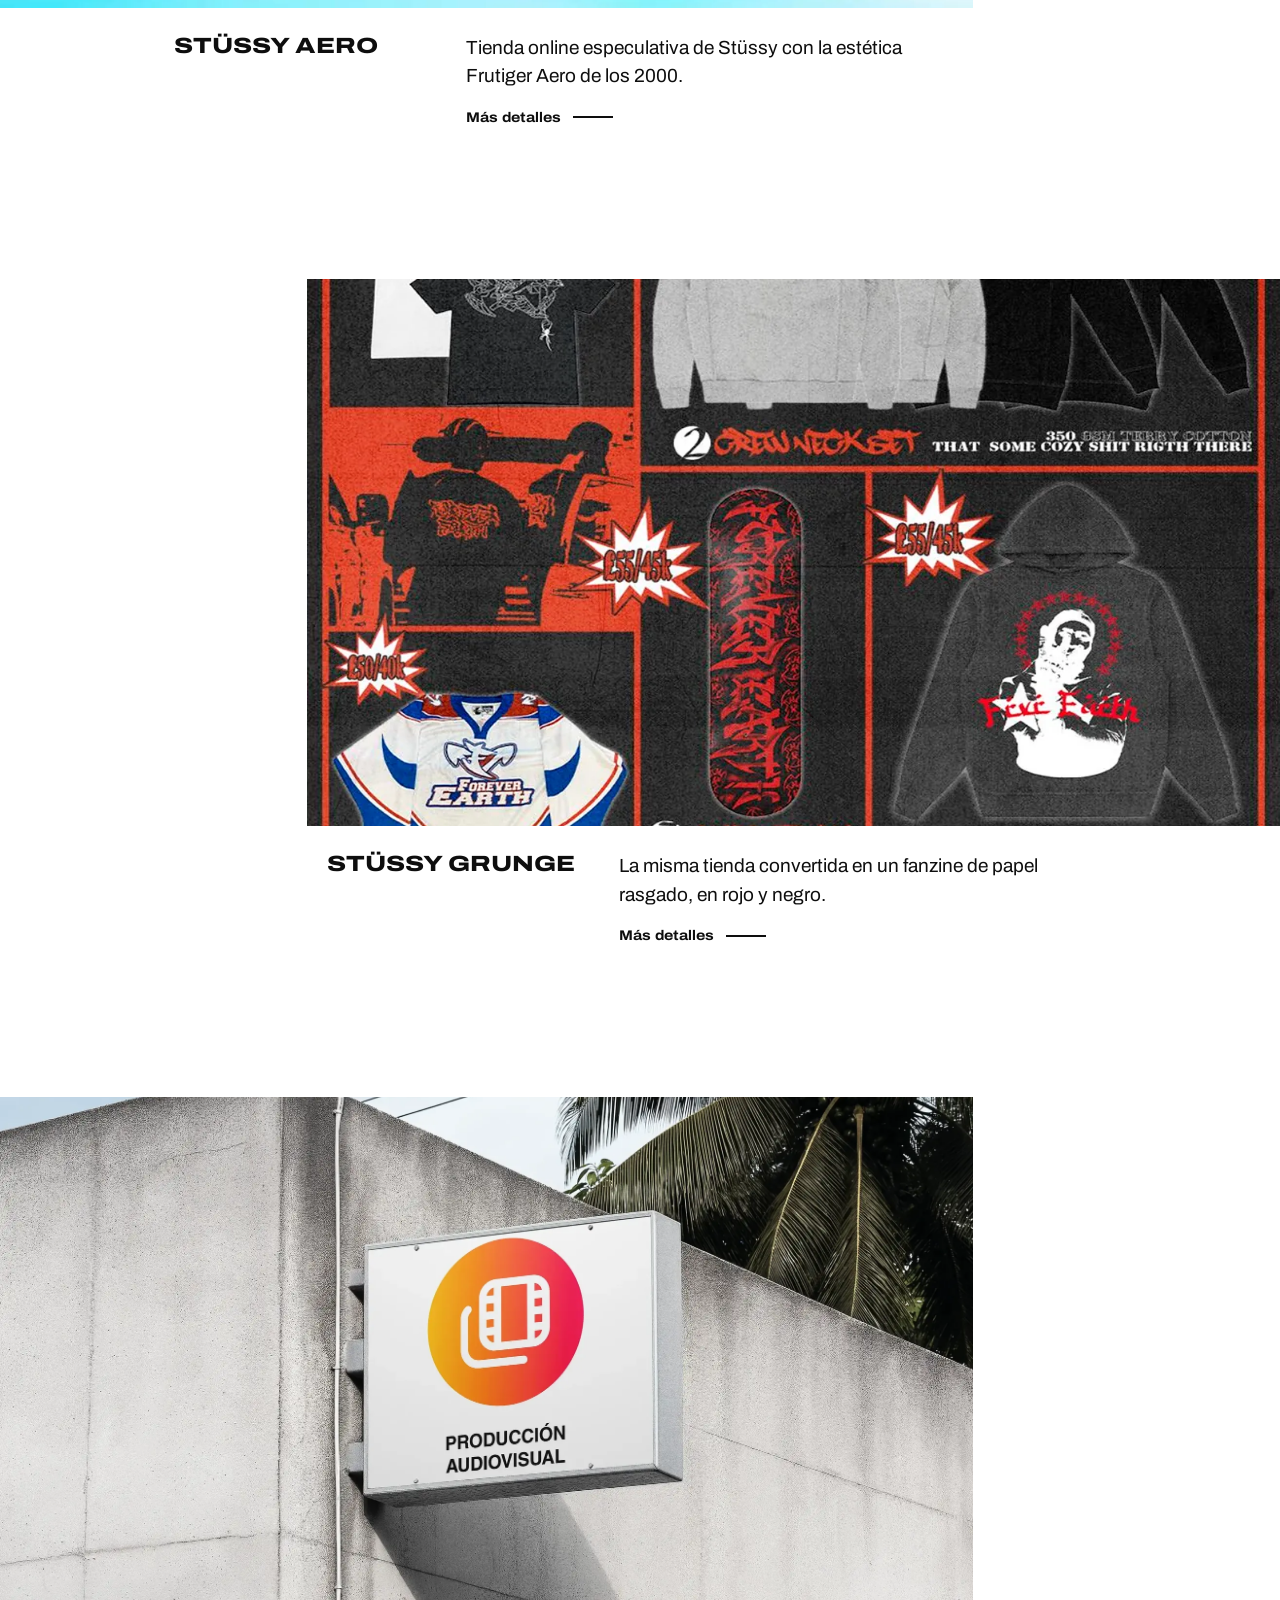
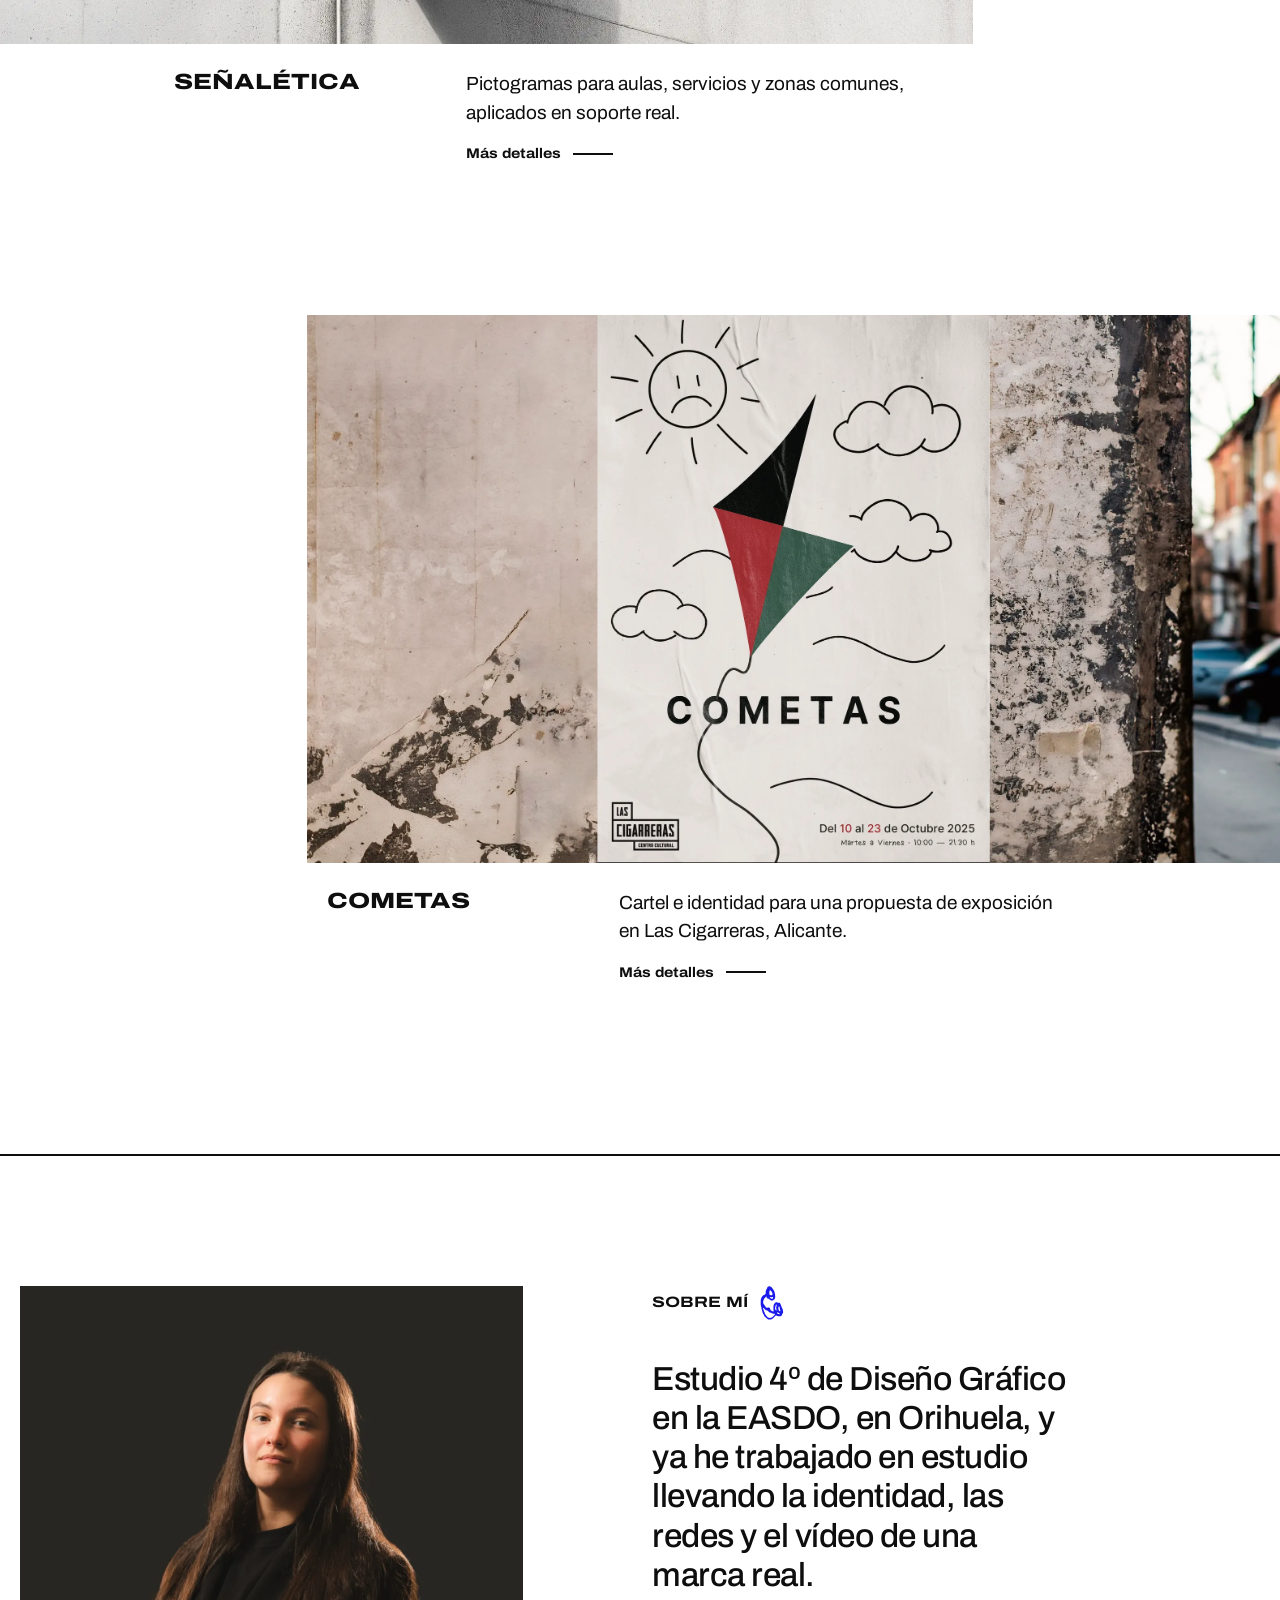
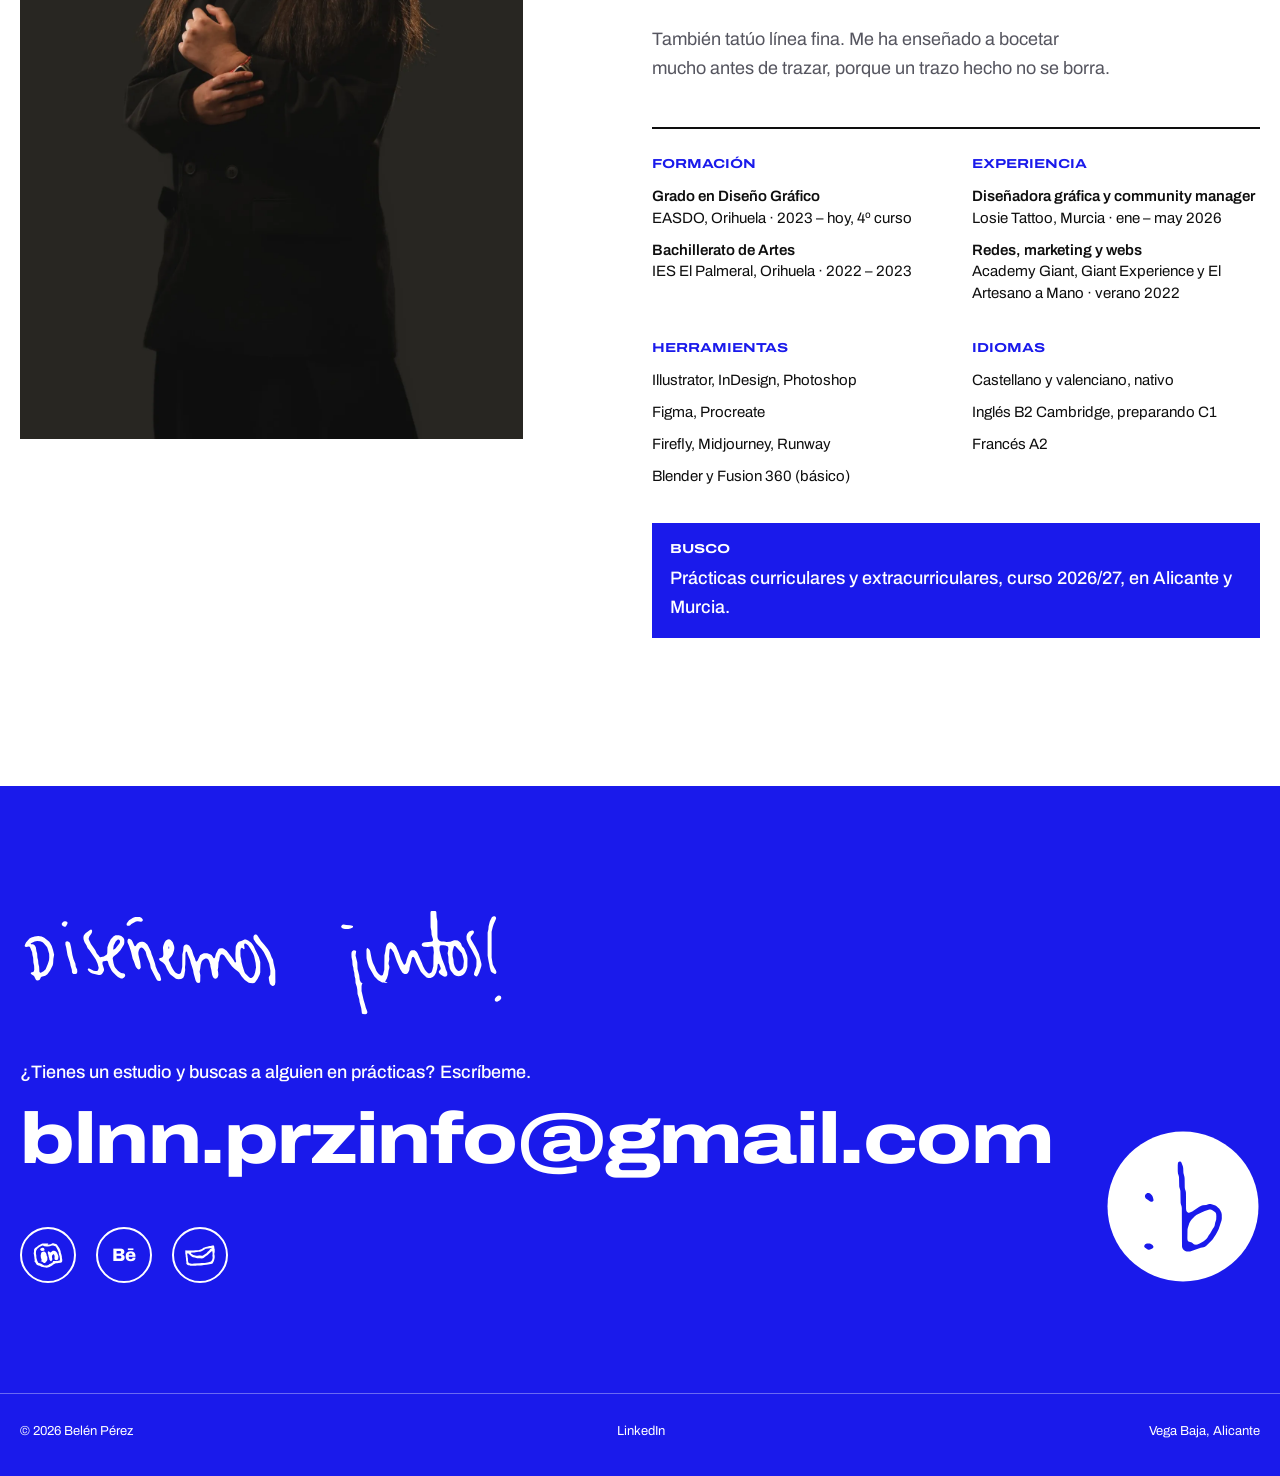
==== commit 1b7b4825: "Restore the 25 November version of the site Brings back index.html, en/index.html, site.css and site" ====
--- a/index.html
+++ b/index.html
@@ -26,7 +26,9 @@
 <script type="application/ld+json">{"@context": "https://schema.org", "@type": "Person", "name": "Belén Pérez", "url": "https://holabelen.github.io/", "image": "https://holabelen.github.io/img/belen-perez.webp", "sameAs": ["https://www.linkedin.com/in/belnprez"], "address": {"@type": "PostalAddress", "addressLocality": "Orihuela", "addressRegion": "Alicante", "addressCountry": "ES"}, "alumniOf": {"@type": "EducationalOrganization", "name": "EASDO, Escuela de Arte y Superior de Diseño de Orihuela"}, "jobTitle": "Diseñadora gráfica", "knowsAbout": ["Identidad visual", "Diseño editorial", "Packaging", "Diseño web", "Señalética"]}</script>
 <!-- /SEO -->
 <link rel="icon" href="img/marca/simbolo-azul.svg" type="image/svg+xml">
-<link rel="preload" href="fonts/archivo-latin.woff2" as="font" type="font/woff2" crossorigin>
+<link rel="preconnect" href="https://fonts.googleapis.com">
+<link rel="preconnect" href="https://fonts.gstatic.com" crossorigin>
+<link rel="stylesheet" href="https://fonts.googleapis.com/css2?family=Archivo:wdth,wght@62..125,300..900&display=swap">
 <link rel="preload" href="fonts/belen-manuscrita.woff2" as="font" type="font/woff2" crossorigin>
 <link rel="stylesheet" href="site.css">
 
@@ -80,7 +82,7 @@
         <h2 id="t-exp">Losie Tattoo</h2>
         <p class="lead" data-revela>Cinco meses llevando la comunicación de un estudio de tatuaje en Murcia, del feed de Instagram a los escaparates.</p>
         <ul class="ticks"><li>Diseño del feed, plantillas y campañas para redes, con calendario de contenidos.</li><li>Fotografía de los trabajos, grabación y edición de reels.</li><li>Cartelería, flyers, tarjetas, catálogos y flash books.</li><li>Merchandising y señalética, con vinilos de escaparate y carteles internos.</li><li>Mockups de cómo queda el tatuaje sobre el cuerpo del cliente.</li><li>Páginas web para las tres marcas del grupo.</li></ul>
-        <a class="btn" href="#losie-tattoo">Ver proyecto <span aria-hidden="true">→</span></a>
+        <a class="btn" href="#losie-tattoo">Ver el proyecto <span aria-hidden="true">→</span></a>
       </div>
       <div class="exp-phone">
         <figure class="phone " data-feed="img/losie/" aria-label="Móvil interactivo con el perfil de Instagram de Losie Tattoo Murcia">
@@ -97,31 +99,31 @@
   <section class="work" aria-label="Proyectos destacados">
     <a class="proj right" href="#dima-smola">
       <figure data-cta="Ver proyecto"><img src="img/dima-hero.webp" alt="Relieve escultórico gris de Dima Smola"></figure>
-      <div class="cap"><h3>Dima Smola</h3><div><p>Identidad para un escultor cuyas superficies cambian con la luz.</p><span class="more">Ver proyecto</span></div></div>
+      <div class="cap"><h3>Dima Smola</h3><div><p>Identidad para un escultor cuyas superficies cambian con la luz.</p><span class="more">Más detalles</span></div></div>
     </a>
     <a class="proj left" href="#metropoli">
       <figure data-cta="Ver proyecto" class="panel" style="background:#141414"><img src="img/metropoli-herb-lubalin.webp" alt="Página de apertura sobre Herb Lubalin en la revista Metropoli" loading="lazy"></figure>
-      <div class="cap"><h3>Metropoli</h3><div><p>Revista de tendencias de diseño: cabecera, sumario e interiores.</p><span class="more">Ver proyecto</span></div></div>
+      <div class="cap"><h3>Metropoli</h3><div><p>Revista de tendencias de diseño: cabecera, sumario e interiores.</p><span class="more">Más detalles</span></div></div>
     </a>
     <a class="proj right" href="#mayte">
       <figure data-cta="Ver proyecto" class="panel" style="background:#FFFFFF"><img src="img/mayte-monograma.webp" alt="Monograma de Peluquería Mayte, una M formada por unas tijeras" loading="lazy"></figure>
-      <div class="cap"><h3>Peluquería Mayte</h3><div><p>Monograma, papelería y packaging para una peluquería de barrio.</p><span class="more">Ver proyecto</span></div></div>
+      <div class="cap"><h3>Peluquería Mayte</h3><div><p>Monograma, papelería y packaging para una peluquería de barrio.</p><span class="more">Más detalles</span></div></div>
     </a>
     <a class="proj left" href="#stussy-aero">
       <figure data-cta="Ver proyecto"><img src="img/stussy-aero-apertura.webp" alt="Dirección Aero de la tienda de Stüssy, con ventana de sistema y burbujas" style="object-position:50% 25%" loading="lazy"></figure>
-      <div class="cap"><h3>Stüssy Aero</h3><div><p>Tienda online especulativa de Stüssy con la estética Frutiger Aero de los 2000.</p><span class="more">Ver proyecto</span></div></div>
+      <div class="cap"><h3>Stüssy Aero</h3><div><p>Tienda online especulativa de Stüssy con la estética Frutiger Aero de los 2000.</p><span class="more">Más detalles</span></div></div>
     </a>
     <a class="proj right" href="#stussy-grunge">
       <figure data-cta="Ver proyecto"><img src="img/stussy-grunge-productos.webp" alt="Collage rojo y negro de productos de la dirección Grunge" style="object-position:50% 30%" loading="lazy"></figure>
-      <div class="cap"><h3>Stüssy Grunge</h3><div><p>La misma tienda convertida en un fanzine de papel rasgado, en rojo y negro.</p><span class="more">Ver proyecto</span></div></div>
+      <div class="cap"><h3>Stüssy Grunge</h3><div><p>La misma tienda convertida en un fanzine de papel rasgado, en rojo y negro.</p><span class="more">Más detalles</span></div></div>
     </a>
     <a class="proj left" href="#senaletica">
       <figure data-cta="Ver proyecto"><img src="img/senaletica-fachada.webp" alt="Banderola de producción audiovisual en una fachada de hormigón" loading="lazy"></figure>
-      <div class="cap"><h3>Señalética</h3><div><p>Pictogramas para aulas, servicios y zonas comunes, aplicados en soporte real.</p><span class="more">Ver proyecto</span></div></div>
+      <div class="cap"><h3>Señalética</h3><div><p>Pictogramas para aulas, servicios y zonas comunes, aplicados en soporte real.</p><span class="more">Más detalles</span></div></div>
     </a>
     <a class="proj right" href="#cometas">
       <figure data-cta="Ver proyecto"><img src="img/cometas-cartel-pared.webp" alt="Cartel de Cometas pegado en una pared desconchada" loading="lazy"></figure>
-      <div class="cap"><h3>Cometas</h3><div><p>Cartel e identidad para una propuesta de exposición en Las Cigarreras, Alicante.</p><span class="more">Ver proyecto</span></div></div>
+      <div class="cap"><h3>Cometas</h3><div><p>Cartel e identidad para una propuesta de exposición en Las Cigarreras, Alicante.</p><span class="more">Más detalles</span></div></div>
     </a>
   </section>
 
@@ -131,7 +133,7 @@
       <h2>Sobre mí <img class="cara" src="img/marca/mano-cara-azul.svg" alt="" width="23" height="34" aria-hidden="true"></h2>
       <p class="big" data-revela>Estudio 4º de Diseño Gráfico en la EASDO, en Orihuela, y ya he trabajado en estudio llevando la identidad, las redes y el vídeo de una marca real.</p>
       <p>También tatúo línea fina. Me ha enseñado a bocetar mucho antes de trazar, porque un trazo hecho no se borra.</p>
-      <div class="cv"><div class="col"><h3>Formación</h3><ul><li><b>Grado en Diseño Gráfico</b>EASDO, Orihuela · 2023-hoy, 4º curso</li><li><b>Bachillerato de Artes</b>IES El Palmeral, Orihuela · 2022-2023</li></ul></div><div class="col"><h3>Experiencia</h3><ul><li><b>Diseñadora gráfica y community manager</b>Losie Tattoo, Murcia · ene-may 2026</li><li><b>Redes, marketing y webs</b>Academy Giant, Giant Experience y El Artesano a Mano · verano 2022</li></ul></div><div class="col"><h3>Herramientas</h3><ul><li>Illustrator, InDesign, Photoshop</li><li>Figma, Procreate</li><li>Firefly, Midjourney, Runway</li><li>Blender y Fusion 360 (básico)</li></ul></div><div class="col"><h3>Idiomas</h3><ul><li>Castellano y valenciano, nativo</li><li>Inglés B2 Cambridge, preparando C1</li><li>Francés A2</li></ul></div></div>
+      <div class="cv"><div class="col"><h3>Formación</h3><ul><li><b>Grado en Diseño Gráfico</b>EASDO, Orihuela · 2023 – hoy, 4º curso</li><li><b>Bachillerato de Artes</b>IES El Palmeral, Orihuela · 2022 – 2023</li></ul></div><div class="col"><h3>Experiencia</h3><ul><li><b>Diseñadora gráfica y community manager</b>Losie Tattoo, Murcia · ene – may 2026</li><li><b>Redes, marketing y webs</b>Academy Giant, Giant Experience y El Artesano a Mano · verano 2022</li></ul></div><div class="col"><h3>Herramientas</h3><ul><li>Illustrator, InDesign, Photoshop</li><li>Figma, Procreate</li><li>Firefly, Midjourney, Runway</li><li>Blender y Fusion 360 (básico)</li></ul></div><div class="col"><h3>Idiomas</h3><ul><li>Castellano y valenciano, nativo</li><li>Inglés B2 Cambridge, preparando C1</li><li>Francés A2</li></ul></div></div>
       <p class="busco"><b>Busco</b>Prácticas curriculares y extracurriculares, curso 2026/27, en Alicante y Murcia.</p>
     </div>
   </section>
@@ -158,7 +160,7 @@
     <img src="img/losie/01.webp" alt="Tatuaje de dos perros en el brazo, fotografiado para el feed">
     <img src="img/losie/25.webp" alt="Carrusel con el texto Encuentra la raza de tu perro">
     <span class="corner bl">Losie Tattoo</span>
-    <span class="corner br">redes, foto y vídeo · 2026</span>
+    <span class="corner br">redes · foto · vídeo · 2026</span>
   </section>
 
   <header class="case-head wrap">
@@ -223,7 +225,7 @@
     <div class="body">
         <p>Su competencia se vende como decoración, con serifas clásicas y tonos arena. Lo situé como artista: descriptor "Sculptural Surfaces", claim "Shaped by light" y una paleta mineral sin color de acento, porque el color ya lo pone la obra.</p>
         <p>El sello D sale de un boceto a mano. Lo convertí en sistema: firma, sello, manual de 25 láminas, tarjeta gofrada, certificado de autenticidad, web y plantillas de Instagram.</p>
-      <p class="credit">Cliente real. Proyecto completo en solitario. Fotografía de obra: Dima Smola</p>
+      <p class="credit">Cliente real · Proyecto completo en solitario · Fotografía de obra: Dima Smola</p>
     </div>
   </section>
 
@@ -268,7 +270,7 @@
     <div class="body">
         <p>Diseñé la cabecera, el sumario y los interiores. El sumario son siete cuartos de círculo que giran por el pliego, uno por sección, en rojo y negro. Hice también una versión a dos tintas.</p>
         <p>Los interiores cambian de registro según de quién hablan. Las páginas de Lubalin y Ginzburg recorren Eros, Fact, Avant Garde y Moneysworth con titulares apretados y letras que se pisan. Las de Carson rompen la retícula y ensucian la imagen, como hacía él en Ray Gun.</p>
-      <p class="credit">Proyecto académico individual. Mayo 2025. Textos propios. Imágenes de archivo de las revistas citadas</p>
+      <p class="credit">Proyecto académico individual · Mayo 2025 · Textos propios · Imágenes de archivo de las revistas citadas</p>
     </div>
   </section>
 
@@ -316,7 +318,7 @@
     <div class="body">
         <p>Buscaba un signo que funcionara pequeño, en una tarjeta o en el lateral de una caja. Las patas de la M son las hojas de las tijeras. Lo acompañan dos colores planos y una melena dibujada que termina en unos labios.</p>
         <p>Con esas piezas monté la papelería completa, con cartas, sobres americanos y tarjetas, cajas troqueladas para productos que construí y fotografié, publicaciones para redes y un mupi.</p>
-      <p class="credit">Clienta real. Fotografías de modelos en redes y mupi: banco de imágenes</p>
+      <p class="credit">Clienta real · Fotografías de modelos en redes y mupi: banco de imágenes</p>
     </div>
   </section>
 
@@ -377,7 +379,7 @@
     <div class="body">
       <p>Esta dirección sale del Frutiger Aero, la estética optimista de las interfaces de aquellos años. Revisé la web de Disney Channel de 2008 y la de Windows Vista de 2007 y me quedé con sus degradados brillantes, los reflejos y las formas orgánicas.</p>
       <p>El fondo es turquesa claro y los botones usan fucsia, rojo, verde y azul con efecto glossy. Los productos flotan en burbujas que se pinchan para ver la ficha. Por debajo, la página se ordena en módulos, igual que la versión Grunge.</p>
-      <p class="credit">Proyecto especulativo, sin encargo ni relación con la marca. Moodboard con referencias de terceros. Fotografías de producto y modelos: Stüssy</p>
+      <p class="credit">Proyecto especulativo, sin encargo ni relación con la marca · Moodboard con referencias de terceros · Fotografías de producto y modelos: Stüssy</p>
     </div>
   </section>
 
@@ -418,7 +420,7 @@
     <div class="body">
       <p>Partí del streetwear y de la cultura skate en la que nació la marca. Analicé webs que llevan el collage a la pantalla, como Self Seekers o la de Eminem de 2008, y usé la textura y el desgaste como parte de la interfaz.</p>
       <p>El negro es la base, el blanco aparece como papel rasgado entre secciones y el rojo #BE0000 marca precios y marcos. Debajo del ruido hay una retícula de 12 columnas con los productos en módulos de tres, para que la tienda se siga usando bien.</p>
-      <p class="credit">Proyecto especulativo, sin encargo ni relación con la marca. Moodboard con referencias de terceros. Fotografías de producto y modelos: Stüssy</p>
+      <p class="credit">Proyecto especulativo, sin encargo ni relación con la marca · Moodboard con referencias de terceros · Fotografías de producto y modelos: Stüssy</p>
     </div>
   </section>
 
@@ -453,7 +455,7 @@
     <div class="body">
         <p>Todos comparten el mismo trazo grueso de puntas redondas y el mismo círculo con degradado de amarillo a magenta, para que se lean como una familia aunque el objeto cambie.</p>
         <p>El nombre va debajo, en mayúsculas de palo seco. Después los apliqué en una banderola de fachada y en el rótulo de la cafetería.</p>
-      <p class="credit">Proyecto académico. Mockups sobre plantillas de terceros</p>
+      <p class="credit">Proyecto académico · Mockups sobre plantillas de terceros</p>
     </div>
   </section>
 
@@ -500,7 +502,7 @@
     <div class="body">
         <p>La cometa toma los colores de la bandera palestina y la silueta de su mapa. La dibujé sobre un cielo de trazos infantiles, con un sol triste, porque la exposición habla de un juego que se interrumpe.</p>
         <p>La identidad pasa al cartel, a un flyer plegado en castellano y en árabe, a la entrada, a la señalética de sala y a una bolsa. El flyer cierra con la frase que resume el recorrido, «Solo un hilo rojo mantiene en pie todas las cometas».</p>
-      <p class="credit">Proyectos Interdisciplinares. 3º de Diseño Gráfico. Propuesta de exposición para el Centro Cultural Las Cigarreras, del 10 al 23 de octubre de 2025</p>
+      <p class="credit">Proyectos Interdisciplinares · 3º de Diseño Gráfico · Propuesta de exposición para el Centro Cultural Las Cigarreras, del 10 al 23 de octubre de 2025</p>
     </div>
   </section>
 
--- a/site.css
+++ b/site.css
@@ -2,8 +2,6 @@
    Marca: azul #1A1AEB · negro #0E0E0E · blanco #FFFFFF
    Tipografía web: Archivo (variable). Ancho 125 % para titulares, en la línea del BELÉN del logotipo.
    Al final del archivo está la maquetación para imprimir o exportar a PDF (A4 horizontal). */
-@font-face{font-family:"Archivo";src:url("fonts/archivo-latin.woff2") format("woff2");font-weight:100 900;font-stretch:62% 125%;font-display:swap;unicode-range:U+0000-00FF,U+0131,U+0152-0153,U+02BB-02BC,U+02C6,U+02DA,U+02DC,U+0304,U+0308,U+0329,U+2000-206F,U+20AC,U+2122,U+2191,U+2193,U+2212,U+2215,U+FEFF,U+FFFD}
-@font-face{font-family:"Archivo";src:url("fonts/archivo-latin-ext.woff2") format("woff2");font-weight:100 900;font-stretch:62% 125%;font-display:swap;unicode-range:U+0100-02BA,U+02BD-02C5,U+02C7-02CC,U+02CE-02D7,U+02DD-02FF,U+1E00-1E9F,U+1EF2-1EFF,U+2020,U+20A0-20AB,U+20AD-20C4,U+2113,U+2C60-2C7F,U+A720-A7FF}
 :root{
   --azul:#1A1AEB; --negro:#0E0E0E; --blanco:#FFFFFF; --gris:#55555F; --linea:rgba(14,14,14,.14); --fondo-img:#EFEFF4;
   --font:"Archivo","Helvetica Neue",Arial,sans-serif;
@@ -75,19 +73,6 @@
 .more::after{content:"";width:40px;height:2px;background:currentColor;transition:width .3s}
 .proj:hover .more{color:var(--azul)} .proj:hover .more::after{width:72px}
 
-
-/* destacados en retícula asimétrica: filas 7/5, 5/7 y 4/4/4 */
-.work{display:grid;grid-template-columns:repeat(12,1fr);gap:72px 24px;padding:0 var(--gutr) 170px var(--gut);max-width:var(--max);margin-inline:auto}
-.work .proj{gap:18px}
-.work .proj figure,.work .proj.right figure{width:100%;margin:0;aspect-ratio:4/5}
-.work .proj:nth-child(1){grid-column:1/8} .work .proj:nth-child(1) figure{aspect-ratio:16/11}
-.work .proj:nth-child(2){grid-column:8/13;margin-top:120px}
-.work .proj:nth-child(3){grid-column:1/6}
-.work .proj:nth-child(4){grid-column:6/13;margin-top:90px} .work .proj:nth-child(4) figure{aspect-ratio:16/11}
-.work .proj:nth-child(5){grid-column:1/5} .work .proj:nth-child(6){grid-column:5/9;margin-top:60px} .work .proj:nth-child(7){grid-column:9/13;margin-top:120px}
-.work .cap,.work .proj.left .cap,.work .proj.right .cap{display:block;margin:0;padding:0;max-width:none}
-.work .cap h3{margin-bottom:8px}
-.work .cap p{font-size:17px}
 /* ---------- info ---------- */
 .info{display:grid;grid-template-columns:repeat(12,1fr);gap:24px;padding-block:130px;border-top:2px solid var(--negro)}
 .info .me{grid-column:1/6;margin:0;aspect-ratio:2/3;overflow:hidden;background:#1B1A18;align-self:start;position:sticky;top:calc(var(--head) + 24px)}
@@ -176,9 +161,7 @@
   .index li a{grid-template-columns:1fr auto;gap:6px 16px;padding:16px 12px}
   .index .t{grid-column:1/3}
   .index .k{display:none} .index .y{grid-column:2}
-  .work{grid-template-columns:1fr;gap:72px}
-  .work .proj:nth-child(n){grid-column:1;margin-top:0}
-  .ticks{grid-template-columns:1fr}
+  .work{gap:96px}
   .proj figure{width:100%}
   .proj figure.panel img{height:78%}
   .proj.left .cap,.proj.right .cap{margin-left:0}
@@ -237,8 +220,9 @@
 .exp-txt{grid-column:1/7}
 .exp h2{margin:0 0 26px;font-size:clamp(46px,7vw,120px);line-height:.92;font-stretch:125%;font-weight:800;text-transform:uppercase;letter-spacing:-.025em}
 .exp .lead{margin:0 0 30px;font-size:clamp(22px,2.1vw,32px);line-height:1.25;font-weight:500;max-width:24ch}
-.ticks{list-style:none;margin:0 0 40px;padding:0;display:grid;grid-template-columns:1fr 1fr;gap:22px 28px;font-size:16px;line-height:1.45;max-width:62ch}
-.ticks li{padding-top:12px;border-top:1px solid rgba(255,255,255,.28);color:rgba(255,255,255,.88)}
+.ticks{list-style:none;margin:0 0 40px;padding:0;display:grid;gap:12px;font-size:17px;line-height:1.45;max-width:46ch}
+.ticks li{position:relative;padding-left:26px;color:rgba(255,255,255,.85)}
+.ticks li::before{content:"";position:absolute;left:0;top:.5em;width:10px;height:10px;background:var(--azul)}
 .exp .btn{background:var(--azul);border-color:var(--azul);color:var(--blanco)}
 .exp .btn:hover{background:transparent;border-color:var(--blanco)}
 .exp-phone{grid-column:8/13;display:flex;flex-direction:column;align-items:center}
@@ -322,6 +306,11 @@
 .pal.on{opacity:1}
 .asoma{clip-path:inset(22% 0 0 0);opacity:0;transform:translateY(24px);transition:clip-path 1.1s cubic-bezier(.2,.7,.1,1),opacity .7s ease,transform 1.1s cubic-bezier(.2,.7,.1,1)}
 .asoma.dentro{clip-path:inset(0 0 0 0);opacity:1;transform:none}
+.cursor{position:fixed;left:0;top:0;z-index:70;width:14px;height:14px;margin:-7px 0 0 -7px;border-radius:50%;background:var(--azul);pointer-events:none;display:grid;place-items:center;transition:width .25s,height .25s,margin .25s,background .2s}
+.cursor span{opacity:0;color:var(--blanco);font-size:14px;font-weight:800;font-stretch:112%;transition:opacity .2s}
+.cursor.grande{width:92px;height:92px;margin:-46px 0 0 -46px}
+.cursor.grande span{opacity:1}
+.cursor.sobre-azul{background:var(--blanco)} .cursor.sobre-azul span{color:var(--azul)}
 
 /* =====================================================================
    PDF / IMPRESIÓN — A4 horizontal, una lámina por página.
@@ -342,7 +331,7 @@
   .langs span{opacity:1}
   .exp{break-before:page;height:210mm;padding-block:14mm}
   .ph-frame{box-shadow:none}
-  .visor,.leer,.btn,.telon{display:none!important}
+  .visor,.leer,.btn,.telon,.cursor{display:none!important}
   .pal{opacity:1!important} .asoma{clip-path:none!important;opacity:1!important;transform:none!important}
   .cv{gap:5mm}
   .hero .hola,.hero-mark{animation:none}
@@ -369,4 +358,3 @@
   .grid4{display:grid;grid-template-columns:repeat(7,1fr);align-content:center}
   .grid4 .span3{display:none}
 }
-.work .proj figure.panel[style*="#FFFFFF"]{background:var(--fondo-img)!important}
